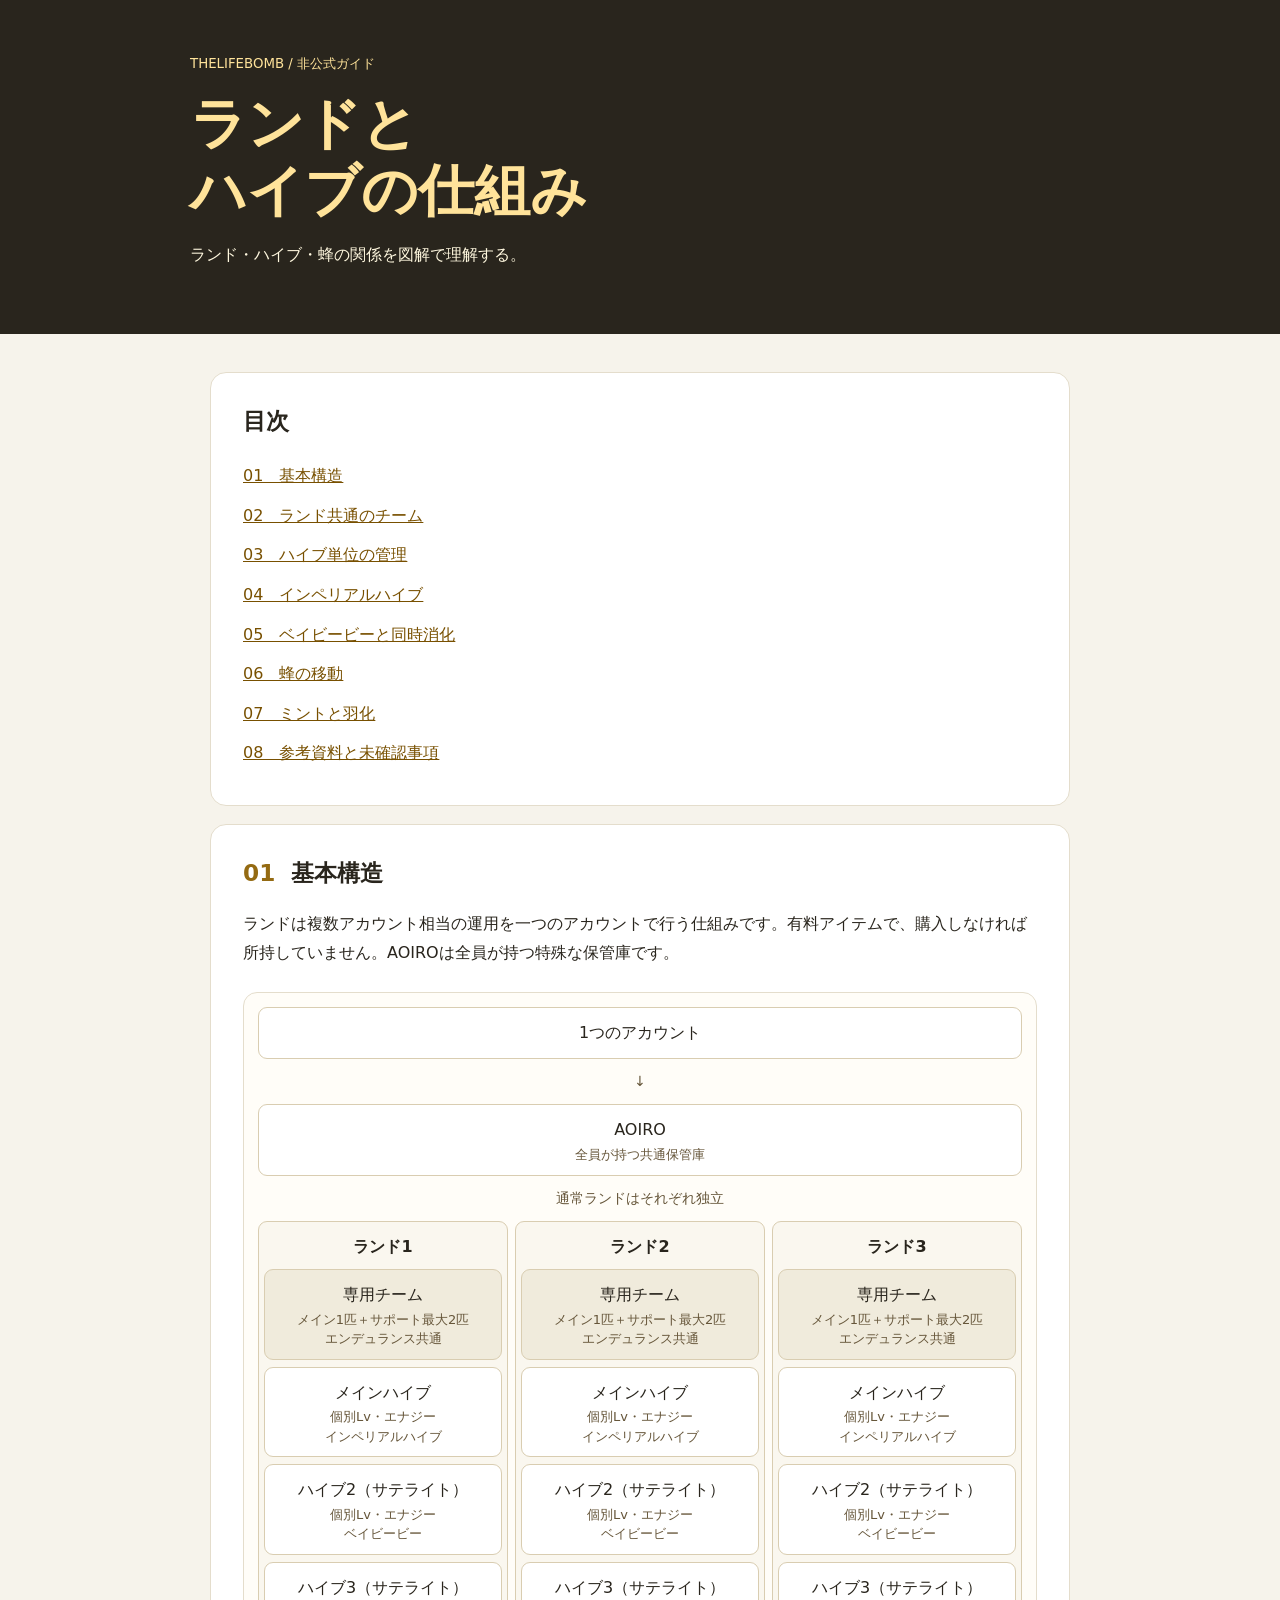
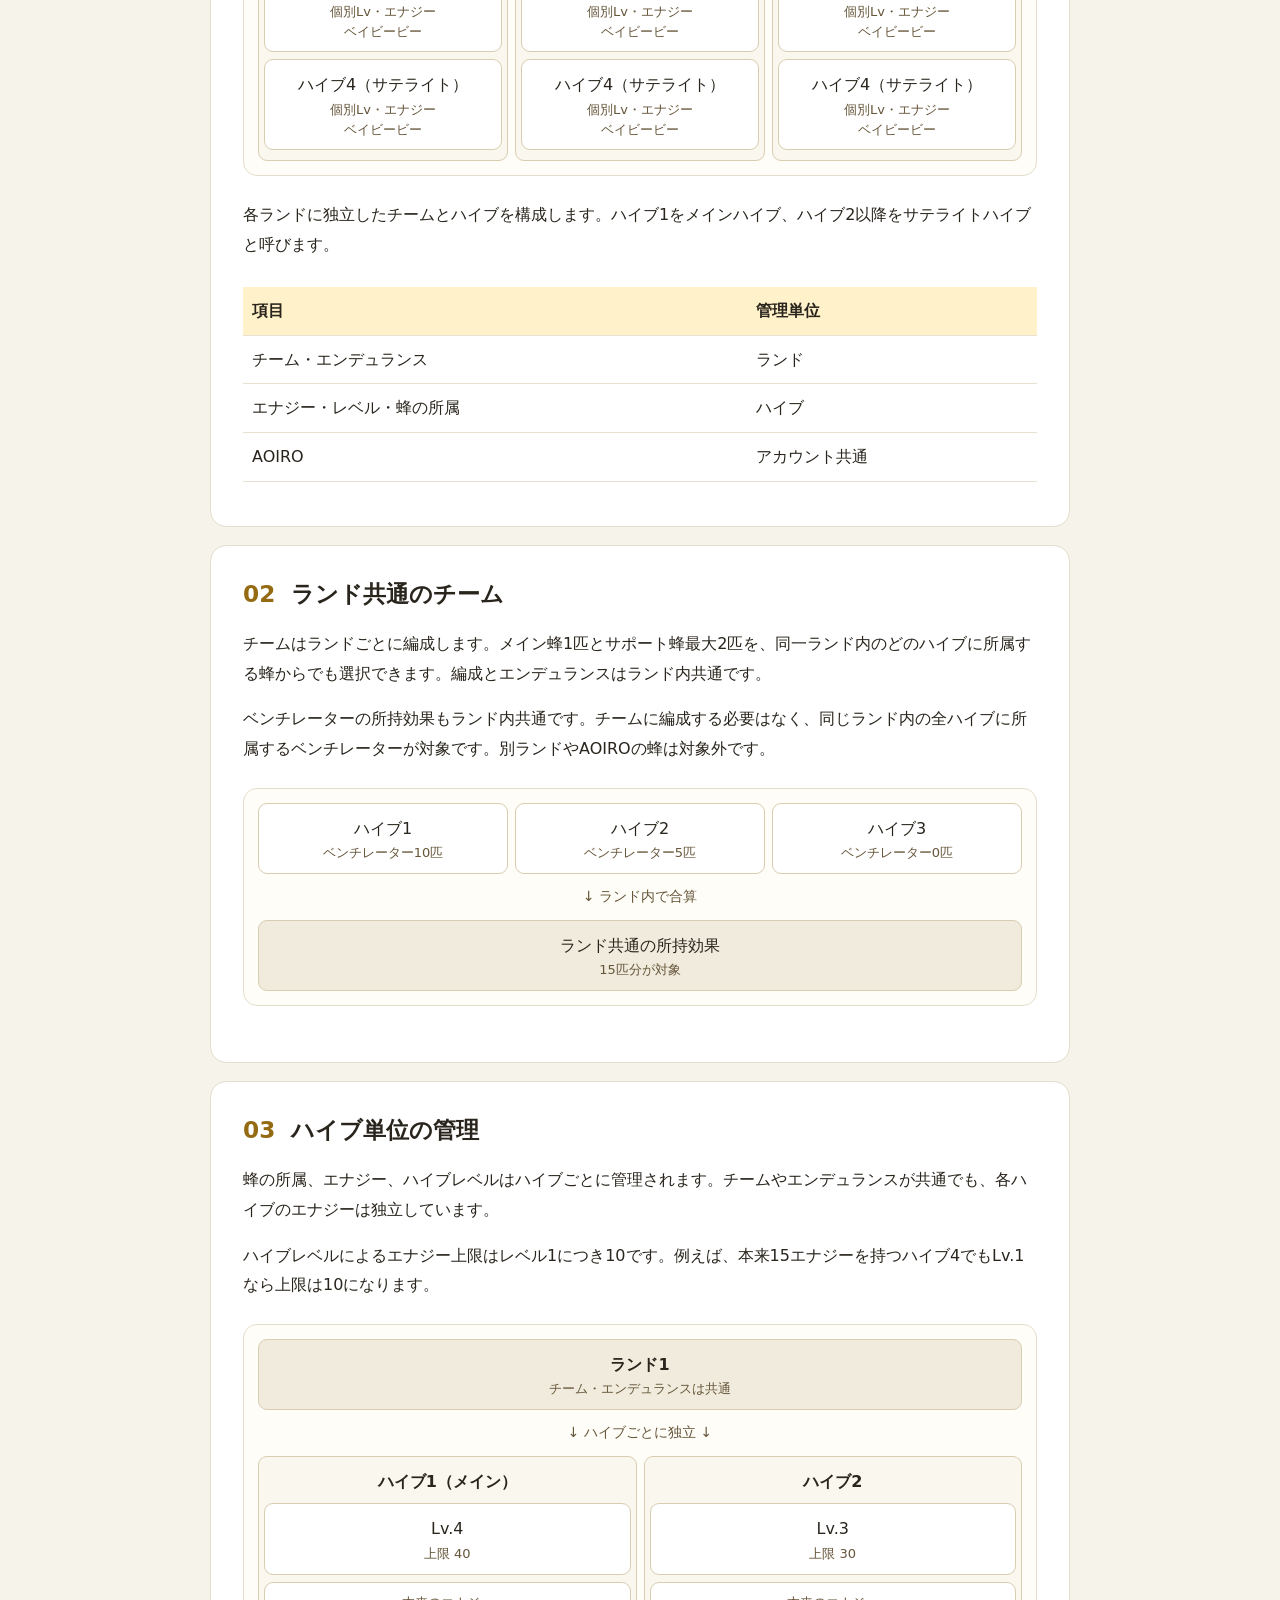
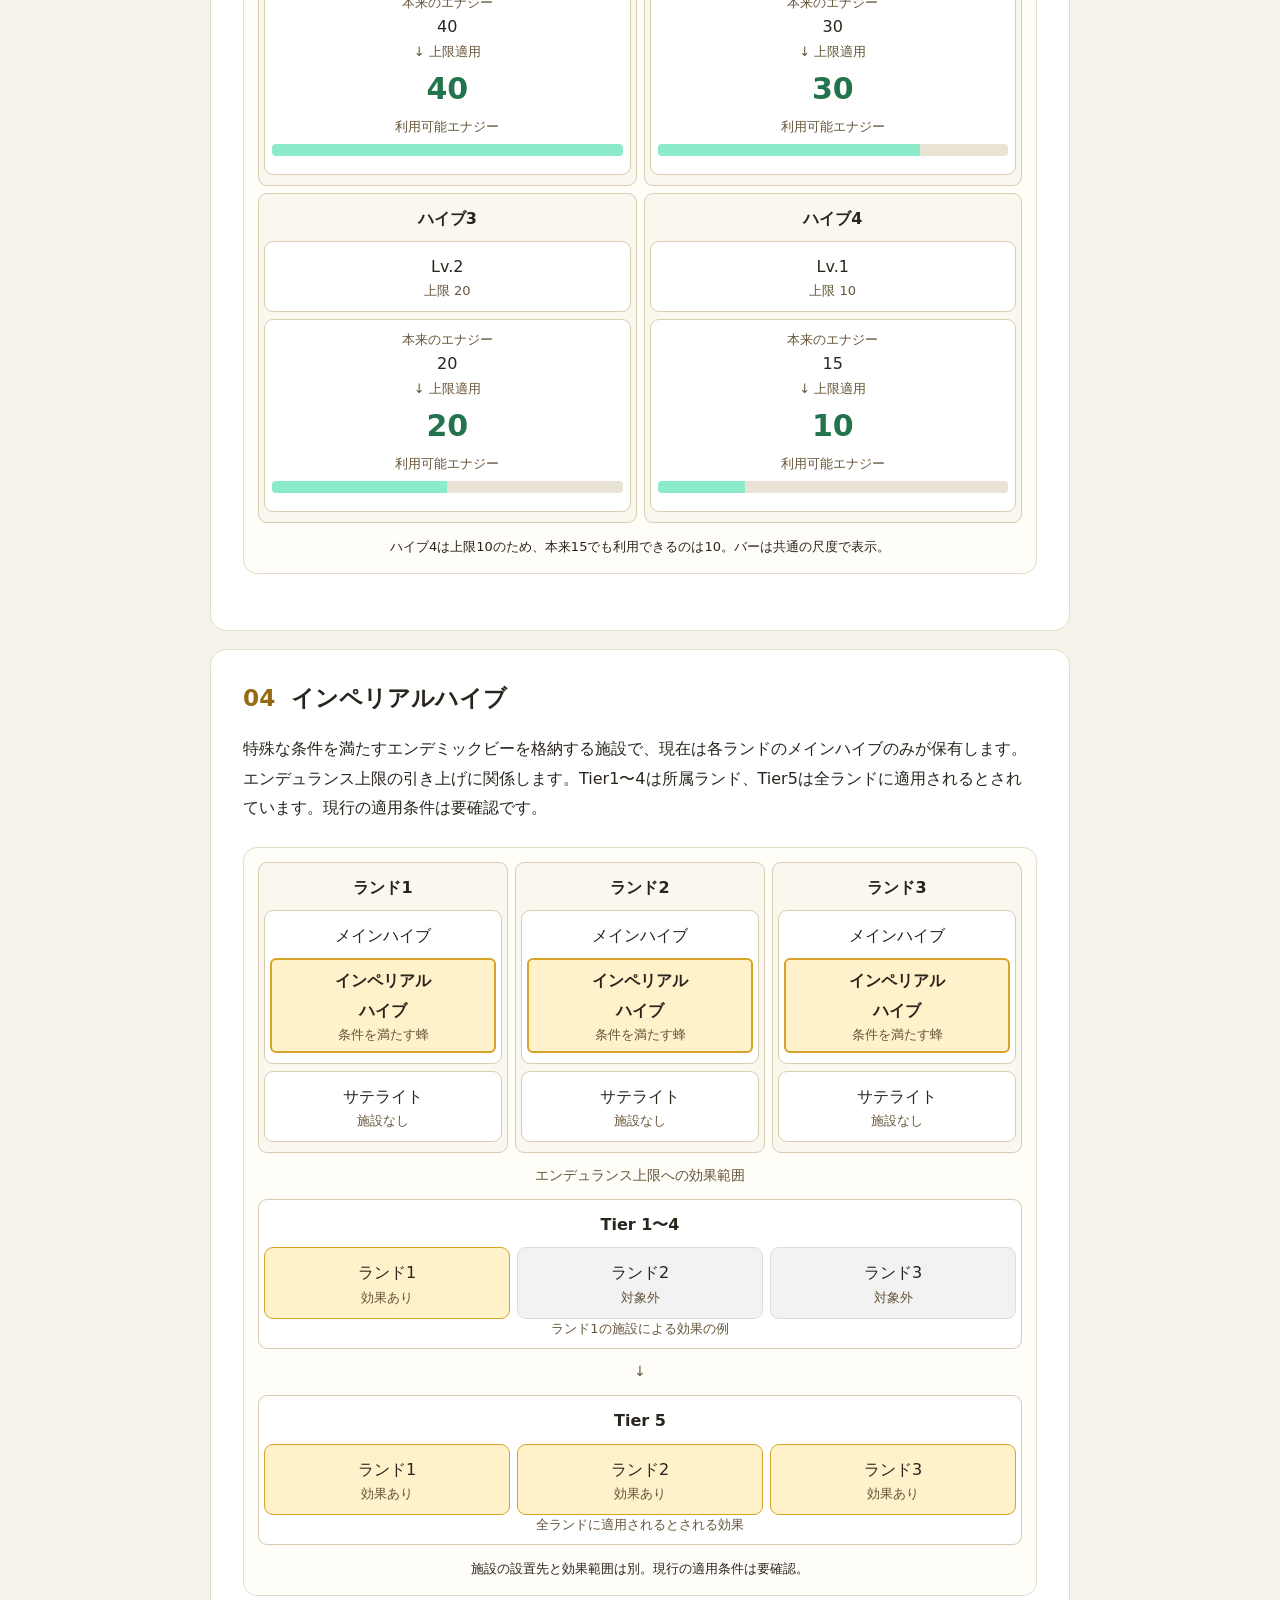
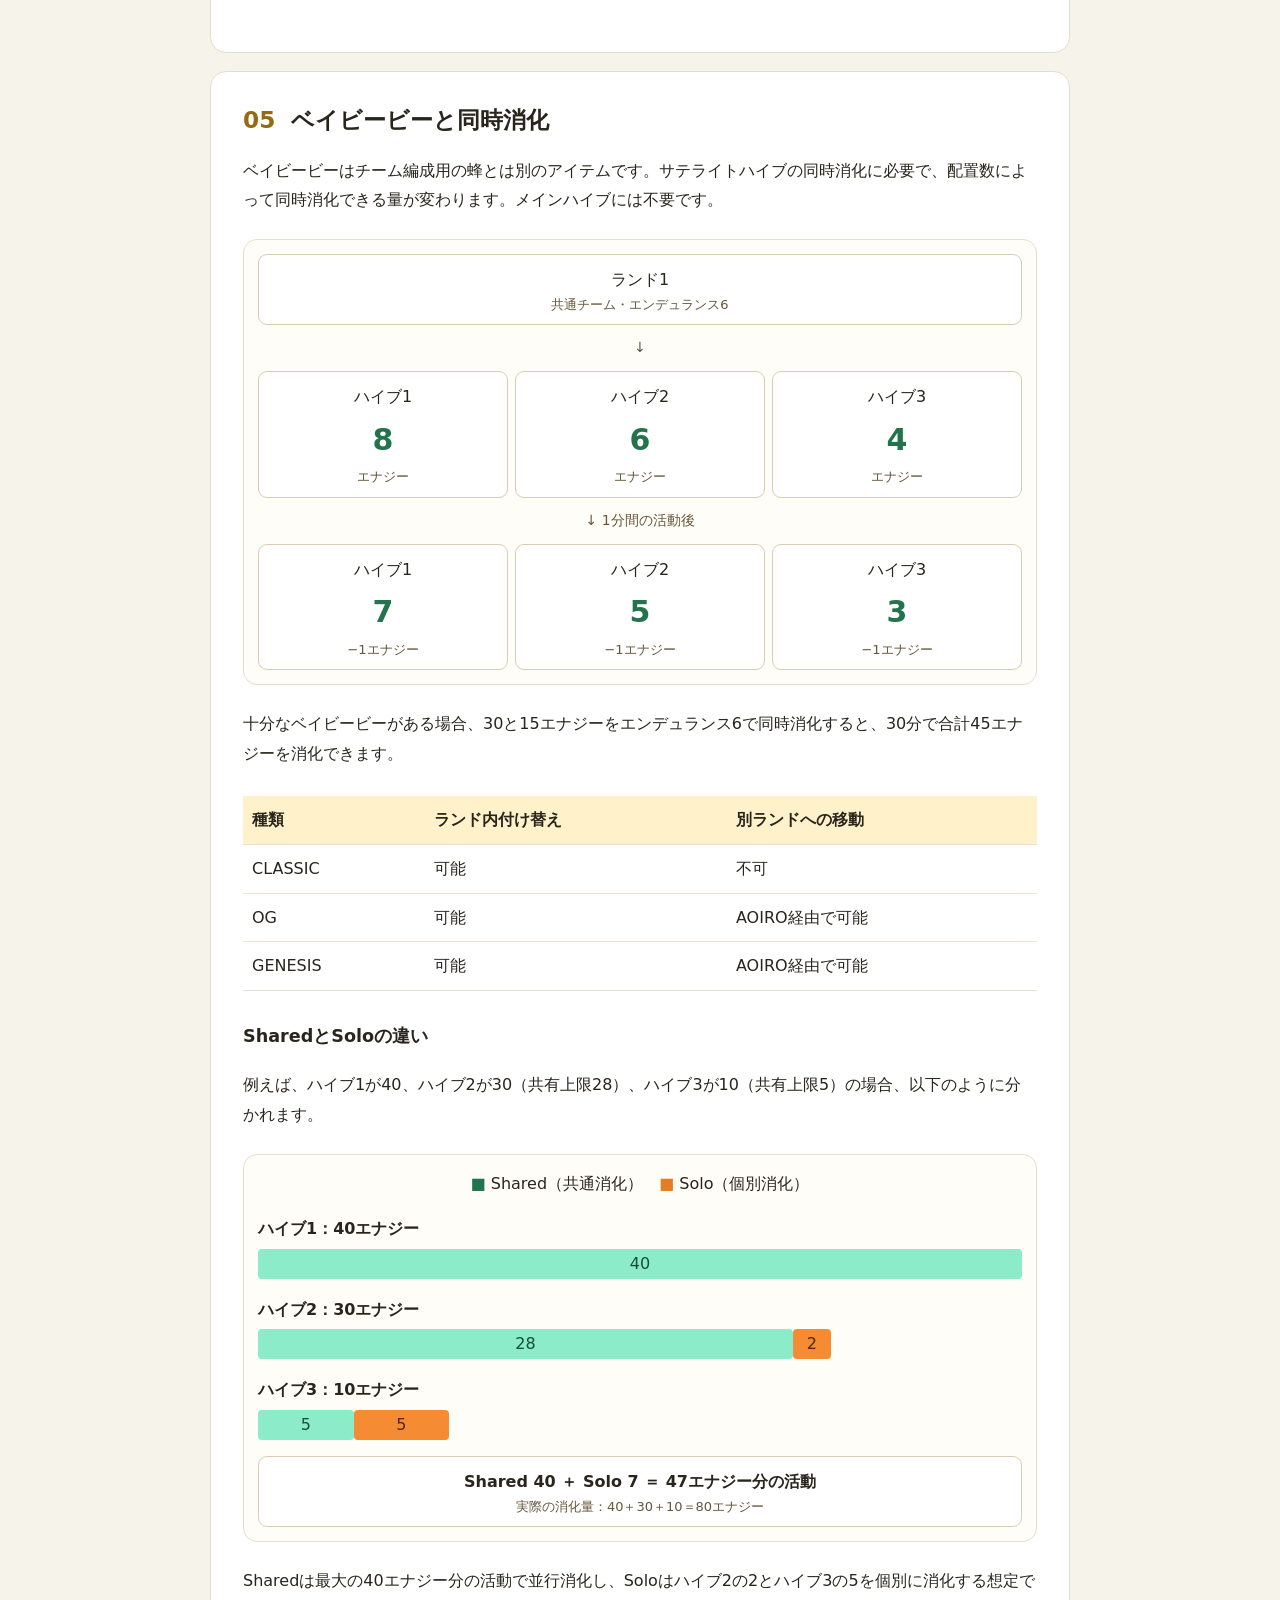
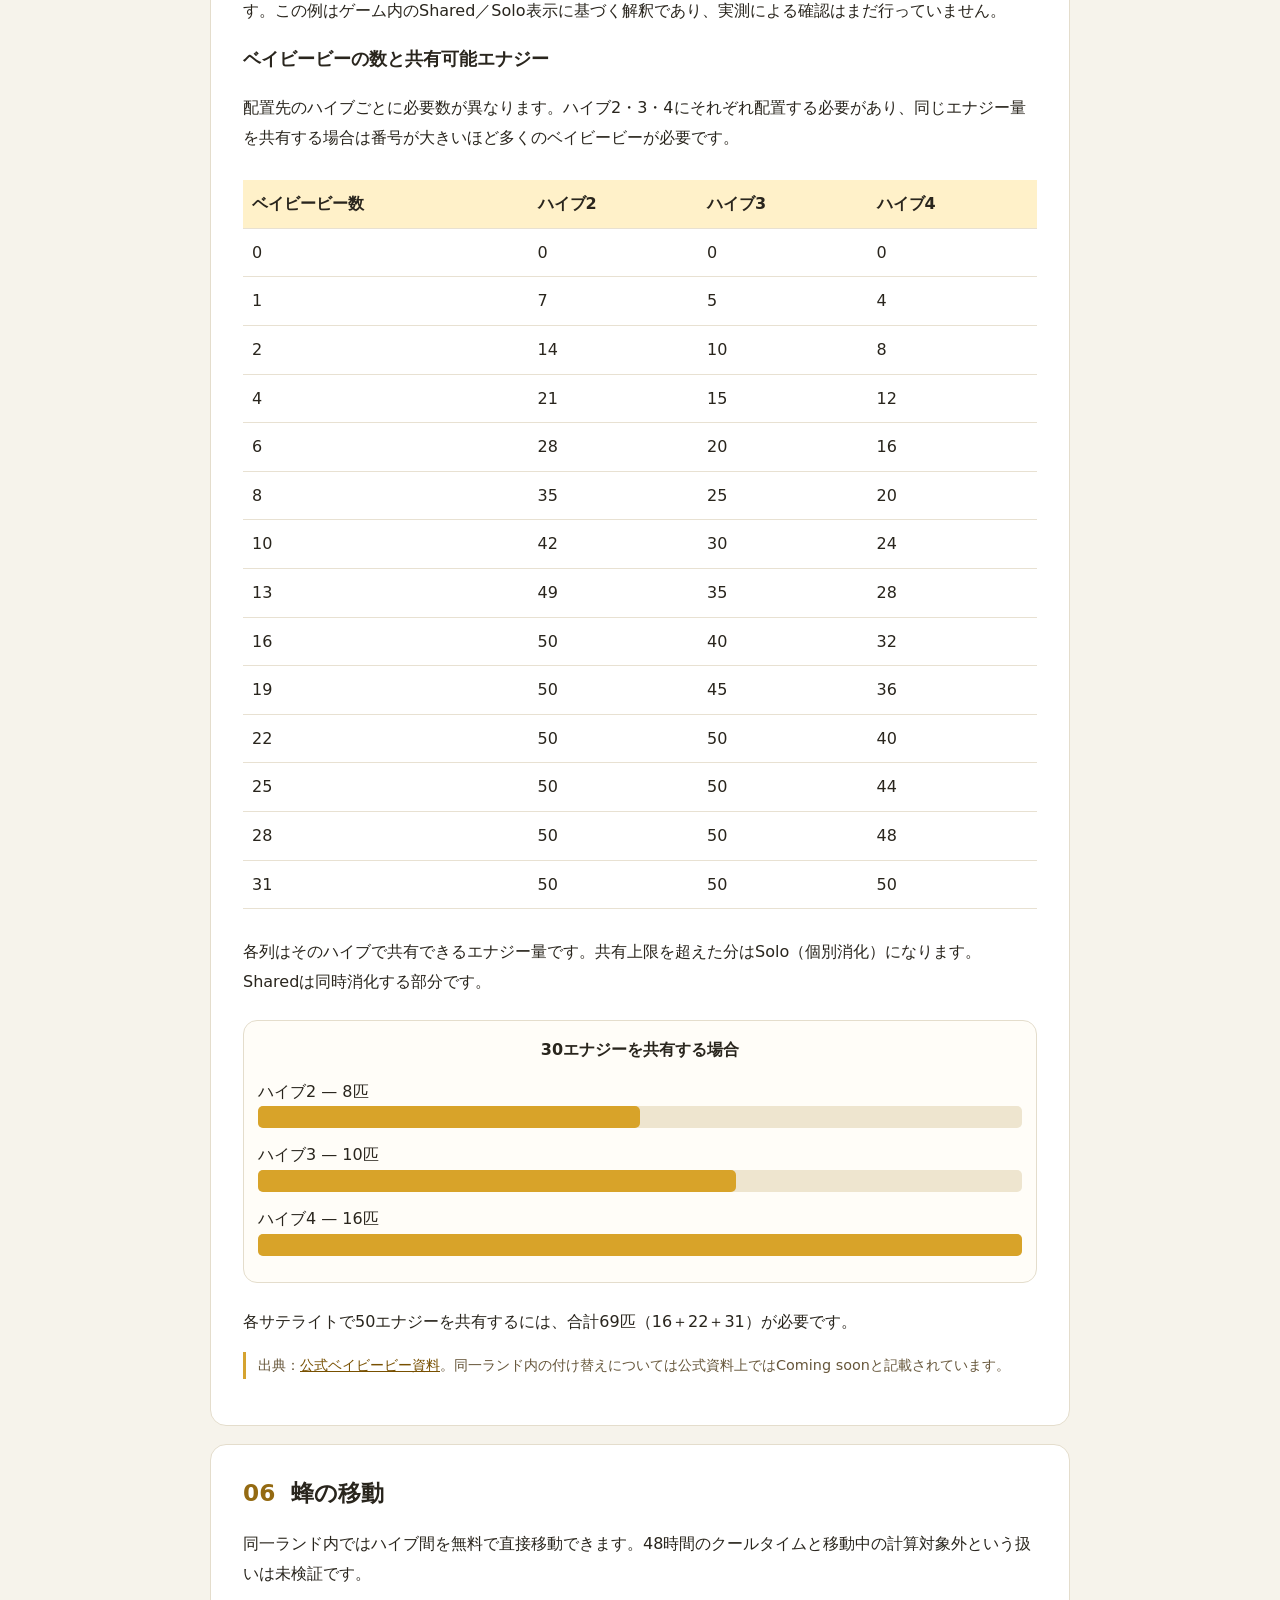
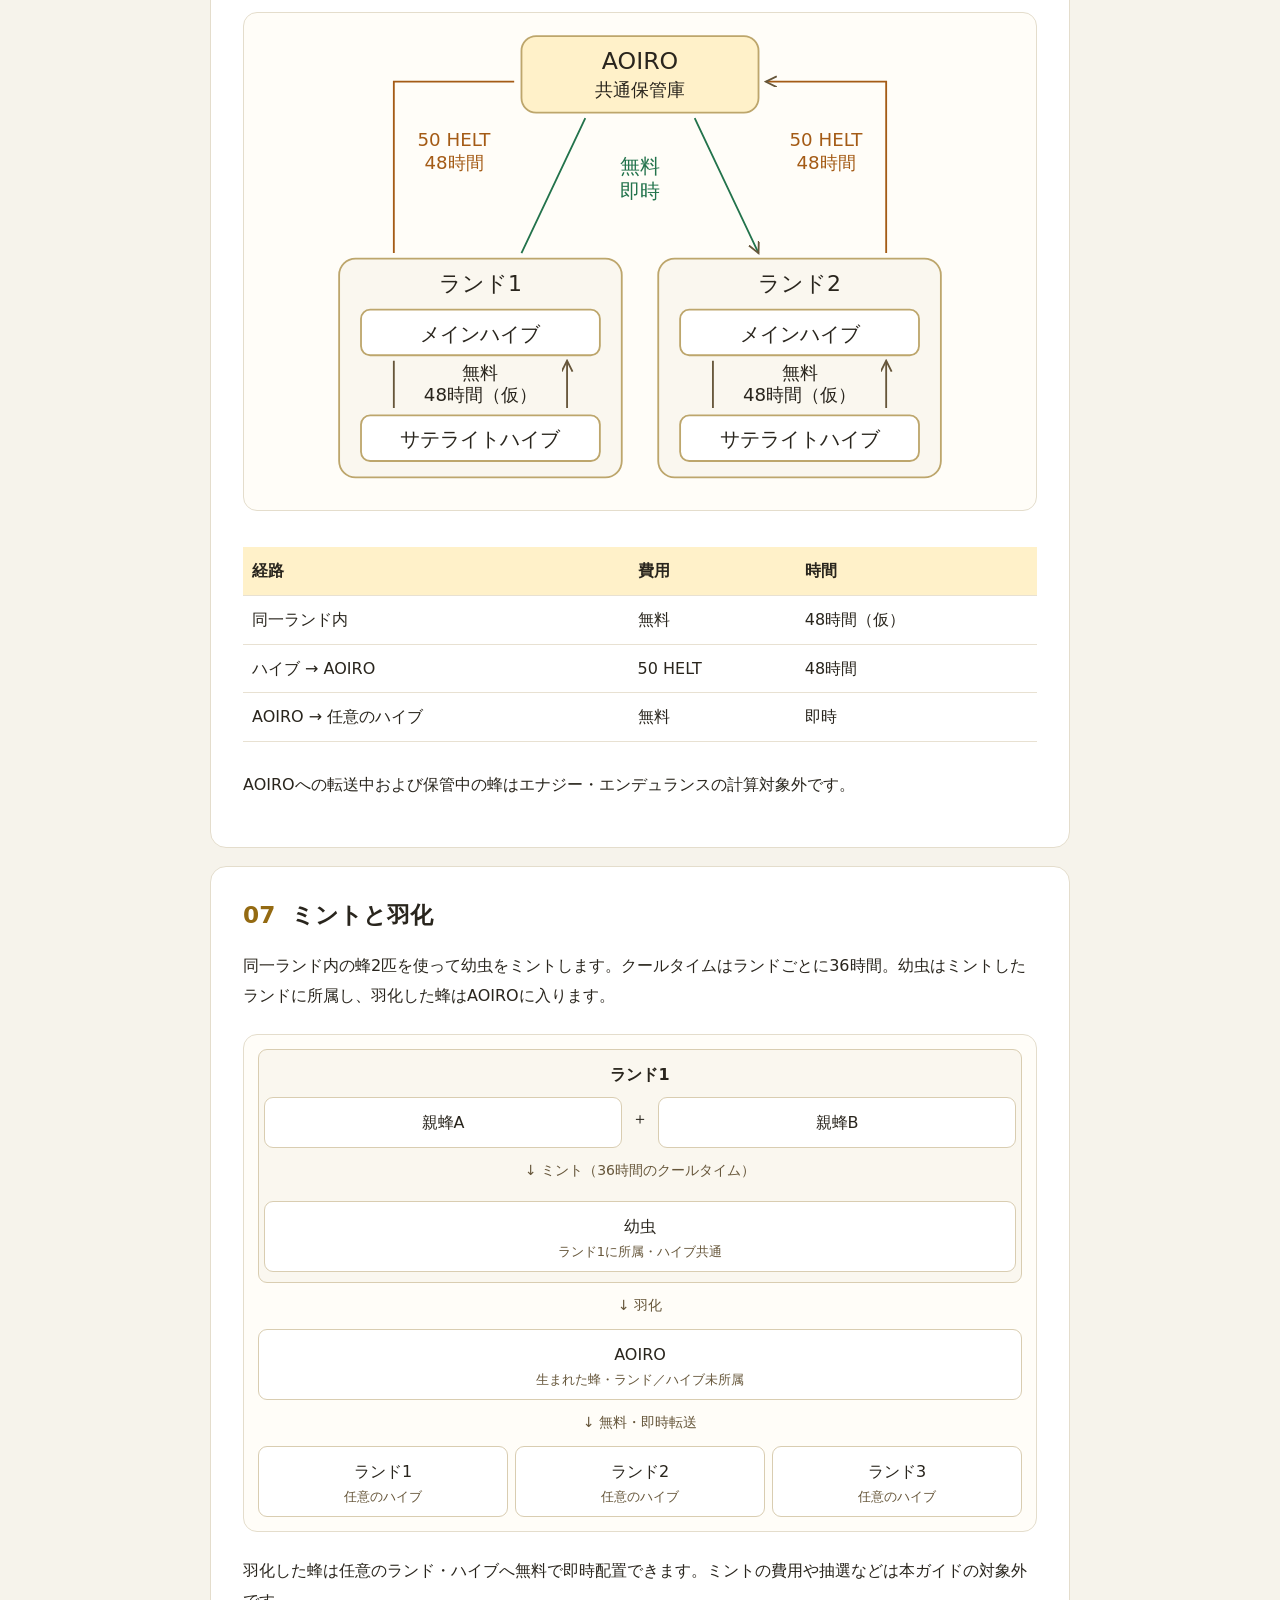
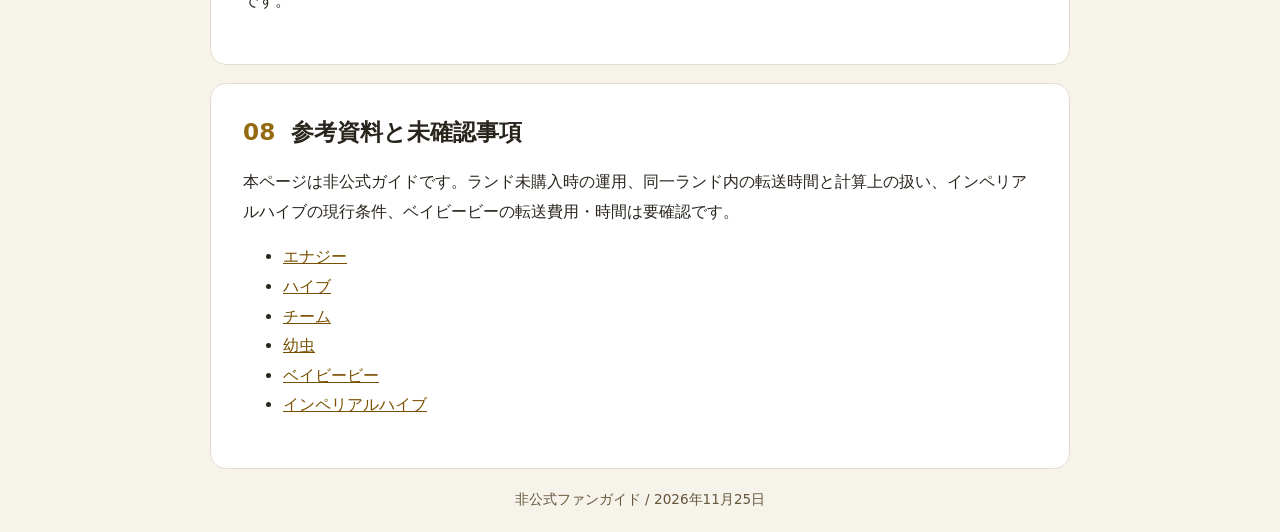
==== thelifebomb-guide/index.html @ 901674a8 "Remove subjective hive optimization advice" ====
<!doctype html><html lang="ja"><head><meta charset="utf-8"><meta name="viewport" content="width=device-width, initial-scale=1"><title>TheLifeBomb ランド・ハイブ解説</title><link rel="stylesheet" href="css/style.css"><style>.diagram{margin:24px 0;padding:14px;border:1px solid #e4ddcc;border-radius:14px;background:#fffdf8;text-align:center}.diagram svg{width:100%;height:auto;max-width:620px}.node,.land{border:1px solid #d9cdb1;border-radius:9px;padding:10px 5px;background:white;min-width:0;overflow-wrap:anywhere}.node small{display:block;font-size:clamp(10px,2.4vw,13px);line-height:1.5;color:#66563a}.landgrid{display:grid;grid-template-columns:repeat(3,minmax(0,1fr));gap:7px}.land{background:#faf7ef;font-size:clamp(11px,2.7vw,16px)}.land .node{margin-top:7px}.team{background:#f0ebdc}.down{padding:10px 0;color:#66563a;font-size:14px}.number{display:block;font-size:30px;color:#23734c}.parents{display:flex;align-items:center;justify-content:center;gap:10px}.parents .node{flex:1}@media(max-width:480px){.diagram{padding:8px}.landgrid{gap:4px}.land,.node{padding:6px 3px}main{padding:10px}}</style></head><body><header><div class="wrap"><small>THELIFEBOMB / 非公式ガイド</small><h1>ランドと<br>ハイブの仕組み</h1><p>ランド・ハイブ・蜂の関係を図解で理解する。</p></div></header><main class="wrap"><nav aria-label="目次"><h2>目次</h2><a href="#s0">01　基本構造</a><a href="#s1">02　ランド共通のチーム</a><a href="#s2">03　ハイブ単位の管理</a><a href="#s3">04　インペリアルハイブ</a><a href="#s4">05　ベイビービーと同時消化</a><a href="#s5">06　蜂の移動</a><a href="#s6">07　ミントと羽化</a><a href="#s8">08　参考資料と未確認事項</a></nav><section id="s0"><h2><span>01</span> 基本構造</h2><p>ランドは複数アカウント相当の運用を一つのアカウントで行う仕組みです。有料アイテムで、購入しなければ所持していません。AOIROは全員が持つ特殊な保管庫です。</p><figure class="diagram"><div class="node">1つのアカウント</div><div class="down">↓</div><div class="node">AOIRO <small>全員が持つ共通保管庫</small></div><div class="down">通常ランドはそれぞれ独立</div><div class="landgrid"><div class="land"><b>ランド1</b><div class="node team">専用チーム<small>メイン1匹＋サポート最大2匹</small><small>エンデュランス共通</small></div><div class="node">メインハイブ<small>個別Lv・エナジー</small><small>インペリアルハイブ</small></div><div class="node">ハイブ2（サテライト）<small>個別Lv・エナジー</small><small>ベイビービー</small></div><div class="node">ハイブ3（サテライト）<small>個別Lv・エナジー</small><small>ベイビービー</small></div><div class="node">ハイブ4（サテライト）<small>個別Lv・エナジー</small><small>ベイビービー</small></div></div><div class="land"><b>ランド2</b><div class="node team">専用チーム<small>メイン1匹＋サポート最大2匹</small><small>エンデュランス共通</small></div><div class="node">メインハイブ<small>個別Lv・エナジー</small><small>インペリアルハイブ</small></div><div class="node">ハイブ2（サテライト）<small>個別Lv・エナジー</small><small>ベイビービー</small></div><div class="node">ハイブ3（サテライト）<small>個別Lv・エナジー</small><small>ベイビービー</small></div><div class="node">ハイブ4（サテライト）<small>個別Lv・エナジー</small><small>ベイビービー</small></div></div><div class="land"><b>ランド3</b><div class="node team">専用チーム<small>メイン1匹＋サポート最大2匹</small><small>エンデュランス共通</small></div><div class="node">メインハイブ<small>個別Lv・エナジー</small><small>インペリアルハイブ</small></div><div class="node">ハイブ2（サテライト）<small>個別Lv・エナジー</small><small>ベイビービー</small></div><div class="node">ハイブ3（サテライト）<small>個別Lv・エナジー</small><small>ベイビービー</small></div><div class="node">ハイブ4（サテライト）<small>個別Lv・エナジー</small><small>ベイビービー</small></div></div></div></figure><p>各ランドに独立したチームとハイブを構成します。ハイブ1をメインハイブ、ハイブ2以降をサテライトハイブと呼びます。</p><div class="table"><table><thead><tr><th>項目</th><th>管理単位</th></tr></thead><tbody><tr><td>チーム・エンデュランス</td><td>ランド</td></tr><tr><td>エナジー・レベル・蜂の所属</td><td>ハイブ</td></tr><tr><td>AOIRO</td><td>アカウント共通</td></tr></tbody></table></div></section><section id="s1"><h2><span>02</span> ランド共通のチーム</h2><p>チームはランドごとに編成します。メイン蜂1匹とサポート蜂最大2匹を、同一ランド内のどのハイブに所属する蜂からでも選択できます。編成とエンデュランスはランド内共通です。</p><p>ベンチレーターの所持効果もランド内共通です。チームに編成する必要はなく、同じランド内の全ハイブに所属するベンチレーターが対象です。別ランドやAOIROの蜂は対象外です。</p><figure class="diagram"><div class="landgrid"><div class="node">ハイブ1<small>ベンチレーター10匹</small></div><div class="node">ハイブ2<small>ベンチレーター5匹</small></div><div class="node">ハイブ3<small>ベンチレーター0匹</small></div></div><div class="down">↓ ランド内で合算</div><div class="node team">ランド共通の所持効果<small>15匹分が対象</small></div></figure></section><section id="s2"><h2><span>03</span> ハイブ単位の管理</h2><p>蜂の所属、エナジー、ハイブレベルはハイブごとに管理されます。チームやエンデュランスが共通でも、各ハイブのエナジーは独立しています。</p><p>ハイブレベルによるエナジー上限はレベル1につき10です。例えば、本来15エナジーを持つハイブ4でもLv.1なら上限は10になります。</p><figure class="diagram"><div class="node team"><b>ランド1</b><small>チーム・エンデュランスは共通</small></div><div class="down">↓ ハイブごとに独立 ↓</div><div class="landgrid" style="grid-template-columns:repeat(2,minmax(0,1fr))"><div class="land"><b>ハイブ1（メイン）</b><div class="node">Lv.4<small>上限 40</small></div><div class="node"><small>本来のエナジー</small>40<small>↓ 上限適用</small><strong class="number">40</strong><small>利用可能エナジー</small><div style="height:12px;background:#e9e3d5;border-radius:4px;overflow:hidden;margin:8px 2px"><div style="height:100%;width:100%;background:#8cebc9"></div></div></div></div><div class="land"><b>ハイブ2</b><div class="node">Lv.3<small>上限 30</small></div><div class="node"><small>本来のエナジー</small>30<small>↓ 上限適用</small><strong class="number">30</strong><small>利用可能エナジー</small><div style="height:12px;background:#e9e3d5;border-radius:4px;overflow:hidden;margin:8px 2px"><div style="height:100%;width:75%;background:#8cebc9"></div></div></div></div><div class="land"><b>ハイブ3</b><div class="node">Lv.2<small>上限 20</small></div><div class="node"><small>本来のエナジー</small>20<small>↓ 上限適用</small><strong class="number">20</strong><small>利用可能エナジー</small><div style="height:12px;background:#e9e3d5;border-radius:4px;overflow:hidden;margin:8px 2px"><div style="height:100%;width:50%;background:#8cebc9"></div></div></div></div><div class="land"><b>ハイブ4</b><div class="node">Lv.1<small>上限 10</small></div><div class="node"><small>本来のエナジー</small>15<small>↓ 上限適用</small><strong class="number">10</strong><small>利用可能エナジー</small><div style="height:12px;background:#e9e3d5;border-radius:4px;overflow:hidden;margin:8px 2px"><div style="height:100%;width:25%;background:#8cebc9"></div></div></div></div></div><figcaption style="margin-top:12px;font-size:13px">ハイブ4は上限10のため、本来15でも利用できるのは10。バーは共通の尺度で表示。</figcaption></figure></section><section id="s3"><h2><span>04</span> インペリアルハイブ</h2><p>特殊な条件を満たすエンデミックビーを格納する施設で、現在は各ランドのメインハイブのみが保有します。エンデュランス上限の引き上げに関係します。Tier1〜4は所属ランド、Tier5は全ランドに適用されるとされています。現行の適用条件は要確認です。</p><figure class="diagram"><div class="landgrid"><div class="land"><b>ランド1</b><div class="node">メインハイブ<div style="border:2px solid #d8a329;border-radius:6px;padding:6px 2px;margin-top:8px;background:#fff1c9"><b>インペリアル<br>ハイブ</b><small>条件を満たす蜂</small></div></div><div class="node">サテライト<small>施設なし</small></div></div><div class="land"><b>ランド2</b><div class="node">メインハイブ<div style="border:2px solid #d8a329;border-radius:6px;padding:6px 2px;margin-top:8px;background:#fff1c9"><b>インペリアル<br>ハイブ</b><small>条件を満たす蜂</small></div></div><div class="node">サテライト<small>施設なし</small></div></div><div class="land"><b>ランド3</b><div class="node">メインハイブ<div style="border:2px solid #d8a329;border-radius:6px;padding:6px 2px;margin-top:8px;background:#fff1c9"><b>インペリアル<br>ハイブ</b><small>条件を満たす蜂</small></div></div><div class="node">サテライト<small>施設なし</small></div></div></div><div class="down">エンデュランス上限への効果範囲</div><div class="node"><b>Tier 1〜4</b><div class="landgrid" style="margin-top:8px"><div class="node" style="background:#fff1c9;border-color:#d8a329">ランド1<small>効果あり</small></div><div class="node" style="background:#f2f2f2;border-color:#ddd">ランド2<small>対象外</small></div><div class="node" style="background:#f2f2f2;border-color:#ddd">ランド3<small>対象外</small></div></div><small>ランド1の施設による効果の例</small></div><div class="down">↓</div><div class="node"><b>Tier 5</b><div class="landgrid" style="margin-top:8px"><div class="node" style="background:#fff1c9;border-color:#d8a329">ランド1<small>効果あり</small></div><div class="node" style="background:#fff1c9;border-color:#d8a329">ランド2<small>効果あり</small></div><div class="node" style="background:#fff1c9;border-color:#d8a329">ランド3<small>効果あり</small></div></div><small>全ランドに適用されるとされる効果</small></div><figcaption style="margin-top:12px;font-size:13px">施設の設置先と効果範囲は別。現行の適用条件は要確認。</figcaption></figure></section><section id="s4"><h2><span>05</span> ベイビービーと同時消化</h2><p>ベイビービーはチーム編成用の蜂とは別のアイテムです。サテライトハイブの同時消化に必要で、配置数によって同時消化できる量が変わります。メインハイブには不要です。</p><figure class="diagram"><div class="node">ランド1<small>共通チーム・エンデュランス6</small></div><div class="down">↓</div><div class="landgrid"><div class="node">ハイブ1<strong class="number">8</strong><small>エナジー</small></div><div class="node">ハイブ2<strong class="number">6</strong><small>エナジー</small></div><div class="node">ハイブ3<strong class="number">4</strong><small>エナジー</small></div></div><div class="down">↓ 1分間の活動後</div><div class="landgrid"><div class="node">ハイブ1<strong class="number">7</strong><small>−1エナジー</small></div><div class="node">ハイブ2<strong class="number">5</strong><small>−1エナジー</small></div><div class="node">ハイブ3<strong class="number">3</strong><small>−1エナジー</small></div></div></figure><p>十分なベイビービーがある場合、30と15エナジーをエンデュランス6で同時消化すると、30分で合計45エナジーを消化できます。</p><div class="table"><table><thead><tr><th>種類</th><th>ランド内付け替え</th><th>別ランドへの移動</th></tr></thead><tbody><tr><td>CLASSIC</td><td>可能</td><td>不可</td></tr><tr><td>OG</td><td>可能</td><td>AOIRO経由で可能</td></tr><tr><td>GENESIS</td><td>可能</td><td>AOIRO経由で可能</td></tr></tbody></table></div><h3>SharedとSoloの違い</h3><p>例えば、ハイブ1が40、ハイブ2が30（共有上限28）、ハイブ3が10（共有上限5）の場合、以下のように分かれます。</p><figure class="diagram"><div style="display:flex;justify-content:center;gap:16px;flex-wrap:wrap"><span><b style="color:#23734c">■</b> Shared（共通消化）</span><span><b style="color:#e57d24">■</b> Solo（個別消化）</span></div><div style="margin:16px 0;text-align:left"><b>ハイブ1：40エナジー</b><div style="display:flex;height:30px;margin-top:5px"><div style="width:100%;background:#8cebc9;color:#164e3b;text-align:center;border-radius:4px;line-height:30px">40</div></div></div><div style="margin:16px 0;text-align:left"><b>ハイブ2：30エナジー</b><div style="display:flex;height:30px;margin-top:5px"><div style="width:70%;background:#8cebc9;color:#164e3b;text-align:center;border-radius:4px;line-height:30px">28</div><div style="width:5%;background:#f58b32;color:#512800;text-align:center;border-radius:4px;line-height:30px">2</div></div></div><div style="margin:16px 0;text-align:left"><b>ハイブ3：10エナジー</b><div style="display:flex;height:30px;margin-top:5px"><div style="width:12.5%;background:#8cebc9;color:#164e3b;text-align:center;border-radius:4px;line-height:30px">5</div><div style="width:12.5%;background:#f58b32;color:#512800;text-align:center;border-radius:4px;line-height:30px">5</div></div></div><div class="node"><b>Shared 40 ＋ Solo 7 ＝ 47エナジー分の活動</b><small>実際の消化量：40＋30＋10＝80エナジー</small></div></figure><p>Sharedは最大の40エナジー分の活動で並行消化し、Soloはハイブ2の2とハイブ3の5を個別に消化する想定です。この例はゲーム内のShared／Solo表示に基づく解釈であり、実測による確認はまだ行っていません。</p><h3>ベイビービーの数と共有可能エナジー</h3><p>配置先のハイブごとに必要数が異なります。ハイブ2・3・4にそれぞれ配置する必要があり、同じエナジー量を共有する場合は番号が大きいほど多くのベイビービーが必要です。</p><div class="table"><table><thead><tr><th>ベイビービー数</th><th>ハイブ2</th><th>ハイブ3</th><th>ハイブ4</th></tr></thead><tbody><tr><td>0</td><td>0</td><td>0</td><td>0</td></tr><tr><td>1</td><td>7</td><td>5</td><td>4</td></tr><tr><td>2</td><td>14</td><td>10</td><td>8</td></tr><tr><td>4</td><td>21</td><td>15</td><td>12</td></tr><tr><td>6</td><td>28</td><td>20</td><td>16</td></tr><tr><td>8</td><td>35</td><td>25</td><td>20</td></tr><tr><td>10</td><td>42</td><td>30</td><td>24</td></tr><tr><td>13</td><td>49</td><td>35</td><td>28</td></tr><tr><td>16</td><td>50</td><td>40</td><td>32</td></tr><tr><td>19</td><td>50</td><td>45</td><td>36</td></tr><tr><td>22</td><td>50</td><td>50</td><td>40</td></tr><tr><td>25</td><td>50</td><td>50</td><td>44</td></tr><tr><td>28</td><td>50</td><td>50</td><td>48</td></tr><tr><td>31</td><td>50</td><td>50</td><td>50</td></tr></tbody></table></div><p>各列はそのハイブで共有できるエナジー量です。共有上限を超えた分はSolo（個別消化）になります。Sharedは同時消化する部分です。</p><figure class="diagram"><b>30エナジーを共有する場合</b><div style="margin:12px 0;text-align:left">ハイブ2 — 8匹<div style="background:#eee5cf;border-radius:5px;height:22px"><div style="width:50%;background:#d8a329;height:100%;border-radius:5px"></div></div></div><div style="margin:12px 0;text-align:left">ハイブ3 — 10匹<div style="background:#eee5cf;border-radius:5px;height:22px"><div style="width:62.5%;background:#d8a329;height:100%;border-radius:5px"></div></div></div><div style="margin:12px 0;text-align:left">ハイブ4 — 16匹<div style="background:#eee5cf;border-radius:5px;height:22px"><div style="width:100%;background:#d8a329;height:100%;border-radius:5px"></div></div></div></figure><p>各サテライトで50エナジーを共有するには、合計69匹（16＋22＋31）が必要です。</p><p class="note">出典：<a href="https://the-life-bomb.gitbook.io/whitepaper/play-to-earn/apiary-archipelago/baby-bee/overview">公式ベイビービー資料</a>。同一ランド内の付け替えについては公式資料上ではComing soonと記載されています。</p></section><section id="s5"><h2><span>06</span> 蜂の移動</h2><p>同一ランド内ではハイブ間を無料で直接移動できます。48時間のクールタイムと移動中の計算対象外という扱いは未検証です。</p><figure class="diagram"><svg viewBox="0 0 340 252" role="img" aria-label="AOIRO経由のランド間移動とランド内移動"><defs><marker id="a" markerHeight="7" markerWidth="7" orient="auto" refX="6" refY="3"><path d="M0 0 L6 3 L0 6" fill="none" stroke="#66563a"/></marker></defs><g fill="#29251d" text-anchor="middle"><rect x="105" y="5" width="130" height="42" rx="8" fill="#fff1c9" stroke="#bda66c"/><text x="170" y="23" font-size="13">AOIRO</text><text x="170" y="38" font-size="10">共通保管庫</text><rect x="5" y="127" width="155" height="120" rx="9" stroke="#bda66c" fill="#faf7ef"/><text x="82.5" y="145" font-size="12">ランド1</text><rect x="17" y="155" width="131" height="25" rx="5" stroke="#bda66c" fill="white"/><text x="82.5" y="172" font-size="11">メインハイブ</text><rect x="17" y="213" width="131" height="25" rx="5" stroke="#bda66c" fill="white"/><text x="82.5" y="230" font-size="11">サテライトハイブ</text><path d="M35 183 V209 M130 209 V183" stroke="#66563a" marker-end="url(#a)" fill="none"/><text x="82.5" y="193" font-size="10">無料</text><text x="82.5" y="205" font-size="10">48時間（仮）</text><rect x="180" y="127" width="155" height="120" rx="9" stroke="#bda66c" fill="#faf7ef"/><text x="257.5" y="145" font-size="12">ランド2</text><rect x="192" y="155" width="131" height="25" rx="5" stroke="#bda66c" fill="white"/><text x="257.5" y="172" font-size="11">メインハイブ</text><rect x="192" y="213" width="131" height="25" rx="5" stroke="#bda66c" fill="white"/><text x="257.5" y="230" font-size="11">サテライトハイブ</text><path d="M210 183 V209 M305 209 V183" stroke="#66563a" marker-end="url(#a)" fill="none"/><text x="257.5" y="193" font-size="10">無料</text><text x="257.5" y="205" font-size="10">48時間（仮）</text><path d="M35 124 V30 H101 M305 124 V30 H239" stroke="#a45b16" marker-end="url(#a)" fill="none"/><path d="M140 50 L105 124 M200 50 L235 124" stroke="#23734c" marker-end="url(#a)" fill="none"/><g font-size="10" fill="#a45b16"><text x="68" y="65">50 HELT</text><text x="68" y="78">48時間</text><text x="272" y="65">50 HELT</text><text x="272" y="78">48時間</text></g><g font-size="11" fill="#23734c"><text x="170" y="80">無料</text><text x="170" y="94">即時</text></g></g></svg></figure><div class="table"><table><thead><tr><th>経路</th><th>費用</th><th>時間</th></tr></thead><tbody><tr><td>同一ランド内</td><td>無料</td><td>48時間（仮）</td></tr><tr><td>ハイブ → AOIRO</td><td>50 HELT</td><td>48時間</td></tr><tr><td>AOIRO → 任意のハイブ</td><td>無料</td><td>即時</td></tr></tbody></table></div><p>AOIROへの転送中および保管中の蜂はエナジー・エンデュランスの計算対象外です。</p></section><section id="s6"><h2><span>07</span> ミントと羽化</h2><p>同一ランド内の蜂2匹を使って幼虫をミントします。クールタイムはランドごとに36時間。幼虫はミントしたランドに所属し、羽化した蜂はAOIROに入ります。</p><figure class="diagram"><div class="land"><b>ランド1</b><div class="parents"><div class="node">親蜂A</div>＋<div class="node">親蜂B</div></div><div class="down">↓ ミント（36時間のクールタイム）</div><div class="node">幼虫<small>ランド1に所属・ハイブ共通</small></div></div><div class="down">↓ 羽化</div><div class="node">AOIRO<small>生まれた蜂・ランド／ハイブ未所属</small></div><div class="down">↓ 無料・即時転送</div><div class="landgrid"><div class="node">ランド1<small>任意のハイブ</small></div><div class="node">ランド2<small>任意のハイブ</small></div><div class="node">ランド3<small>任意のハイブ</small></div></div></figure><p>羽化した蜂は任意のランド・ハイブへ無料で即時配置できます。ミントの費用や抽選などは本ガイドの対象外です。</p></section><section id="s8"><h2><span>08</span> 参考資料と未確認事項</h2><p>本ページは非公式ガイドです。ランド未購入時の運用、同一ランド内の転送時間と計算上の扱い、インペリアルハイブの現行条件、ベイビービーの転送費用・時間は要確認です。</p><ul><li><a href="https://the-life-bomb.gitbook.io/whitepaper/move-to-earn/energy-cap">エナジー</a></li><li><a href="https://the-life-bomb.gitbook.io/whitepaper/play-to-earn/apiary-archipelago/infrastructures">ハイブ</a></li><li><a href="https://the-life-bomb.gitbook.io/whitepaper/move-to-earn/team-system/free-composition">チーム</a></li><li><a href="https://the-life-bomb.gitbook.io/whitepaper/move-to-earn/larvae/larvae">幼虫</a></li><li><a href="https://the-life-bomb.gitbook.io/whitepaper/play-to-earn/apiary-archipelago/baby-bee/overview">ベイビービー</a></li><li><a href="https://the-life-bomb.gitbook.io/whitepaper/play-to-earn/apiary-archipelago/the-imperial-hive/the-imperial-hive">インペリアルハイブ</a></li></ul></section><footer>非公式ファンガイド / 2026年11月25日</footer></main></body></html>
---- thelifebomb-guide/css/style.css ----
*{box-sizing:border-box}body{margin:0;background:#f6f3eb;color:#29251d;font:16px/1.85 system-ui,sans-serif}header{background:#29251d;color:#ffe39a;padding:48px 20px}header h1{font-size:clamp(32px,6vw,56px);line-height:1.2;margin:12px 0}header p{color:#fff8df}.wrap{max-width:900px;margin:auto}main{padding:20px}section,nav{background:white;border:1px solid #e4ddcc;border-radius:16px;padding:clamp(16px,4vw,32px);margin:18px 0}h2{font-size:1.45rem;line-height:1.4;margin-top:0}h2 span{color:#946a12;margin-right:8px}h3{font-size:1.1rem}nav a{display:block;padding:5px 0}a{color:#785000}img{width:100%;height:auto;display:block;margin:18px 0}.table{overflow-x:auto}table{border-collapse:collapse;width:100%;margin:12px 0}th,td{text-align:left;padding:9px;border-bottom:1px solid #e8e1d2}th{background:#fff1c9}.note{font-size:.9rem;color:#66563a;border-left:3px solid #d5a330;padding-left:12px}.formula{background:#fff1c9;padding:16px;border-radius:8px;font-weight:bold}.inputs{display:grid;grid-template-columns:repeat(auto-fit,minmax(130px,1fr));gap:12px}label{font-size:.9rem}input{display:block;width:100%;font:inherit;padding:8px;border:1px solid #aaa;border-radius:6px}output{display:block;font-weight:bold;font-size:1.2rem;margin:20px 0}.track{background:#f1ebdc;border-radius:6px;height:16px;margin-bottom:12px}.bar{background:#d9a32b;height:100%;border-radius:6px}footer{text-align:center;color:#66563a;font-size:.85rem}
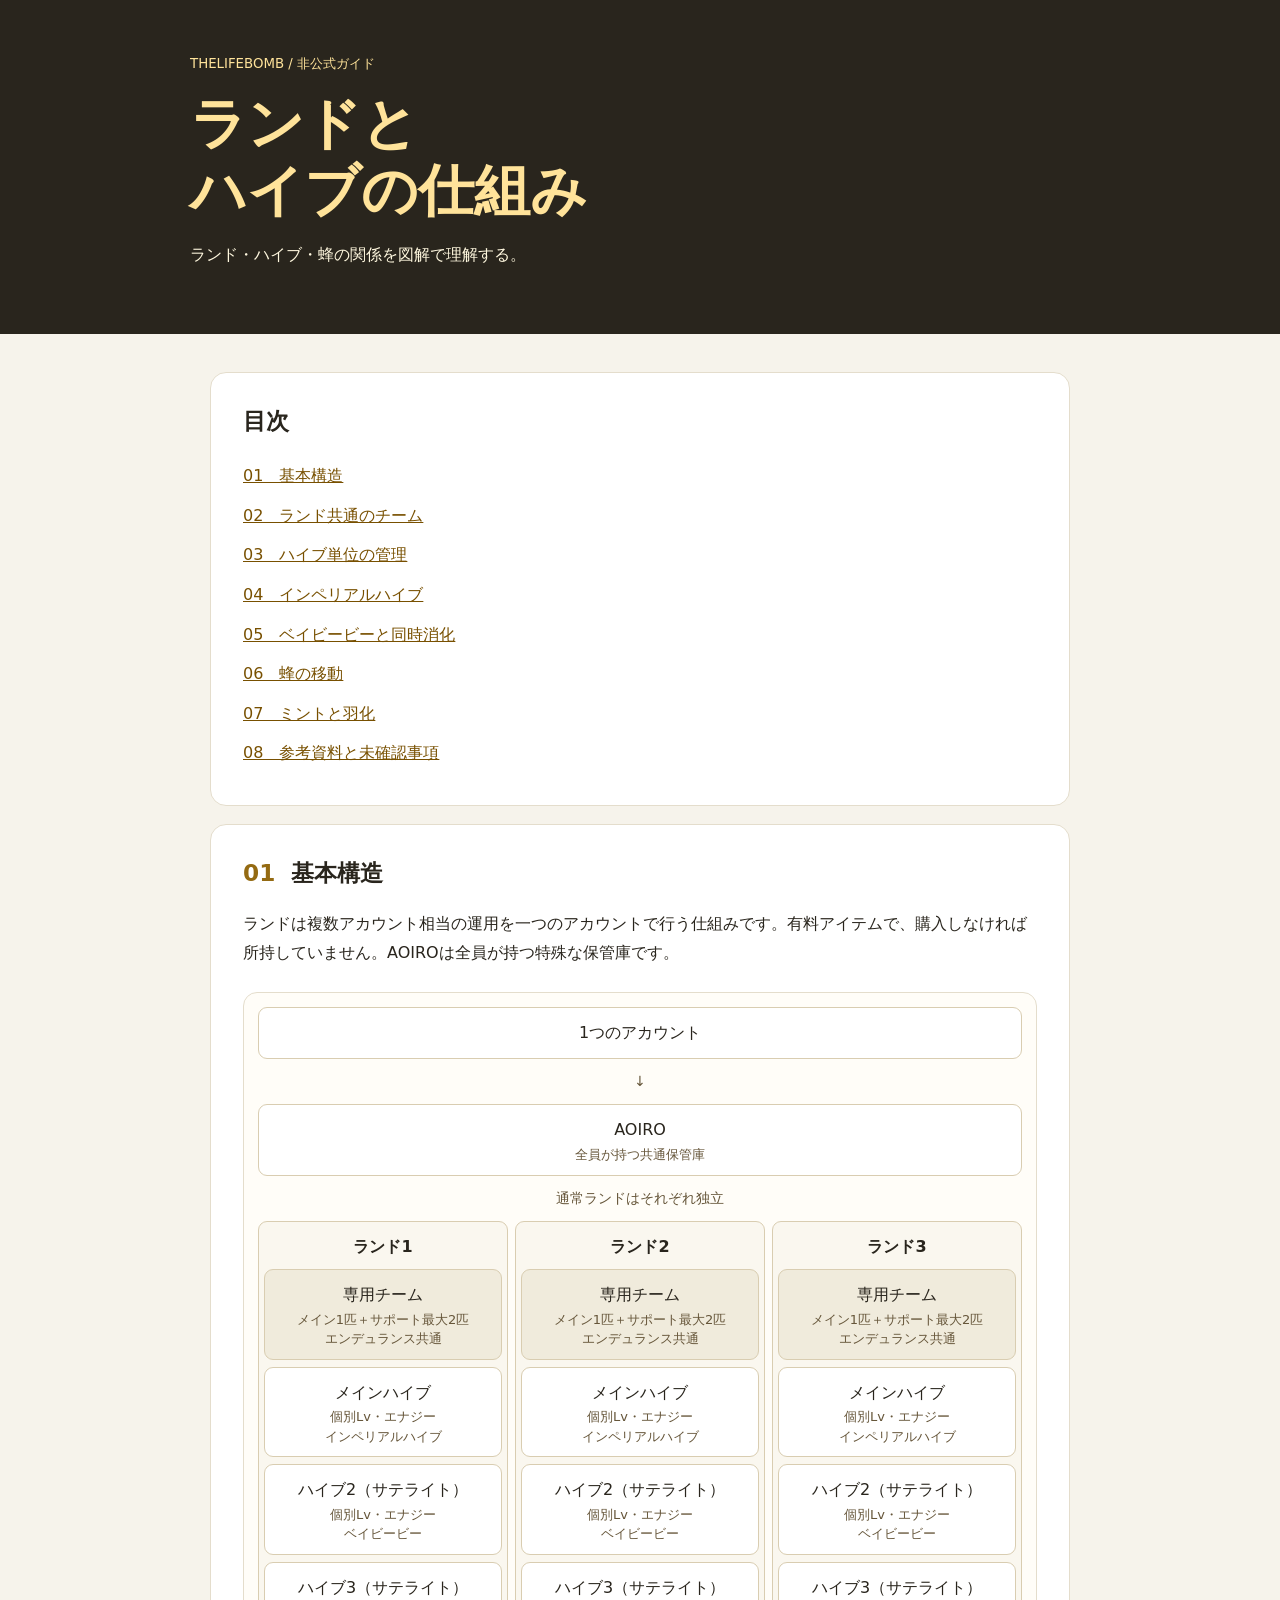
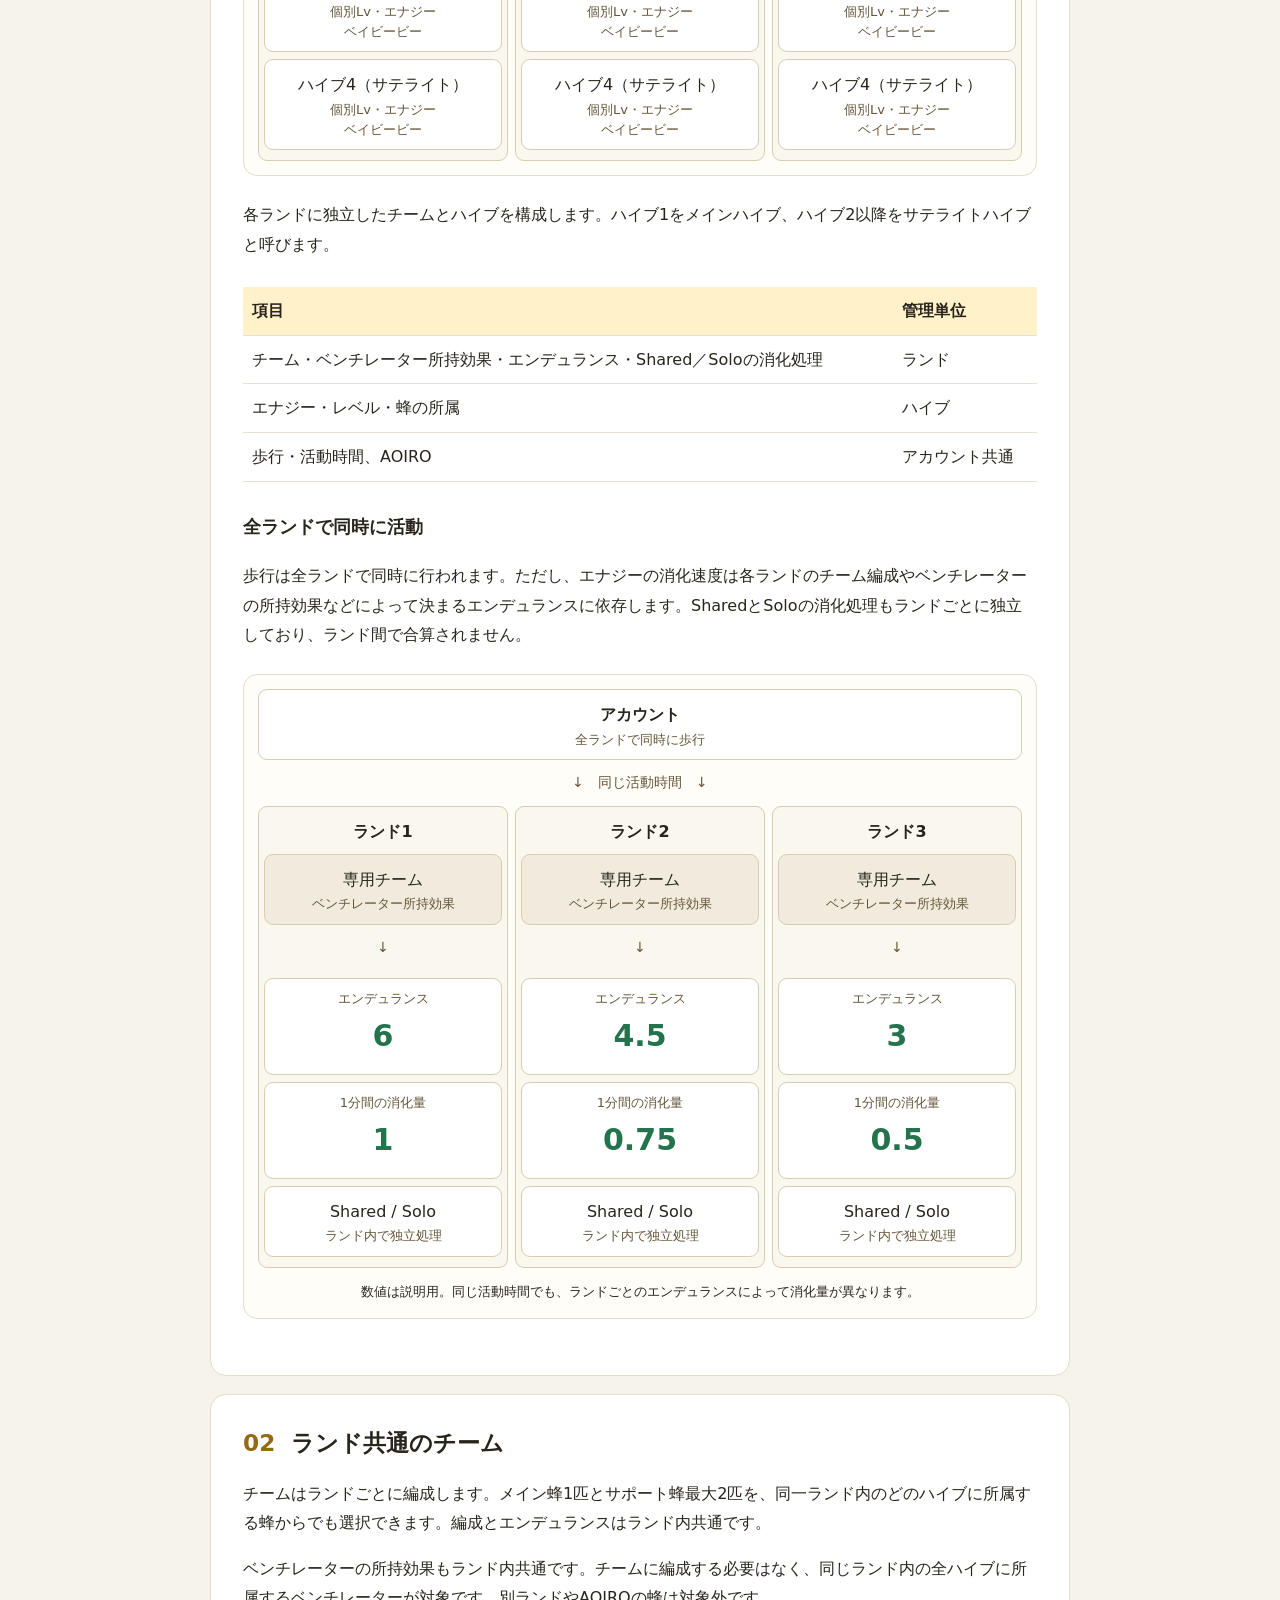
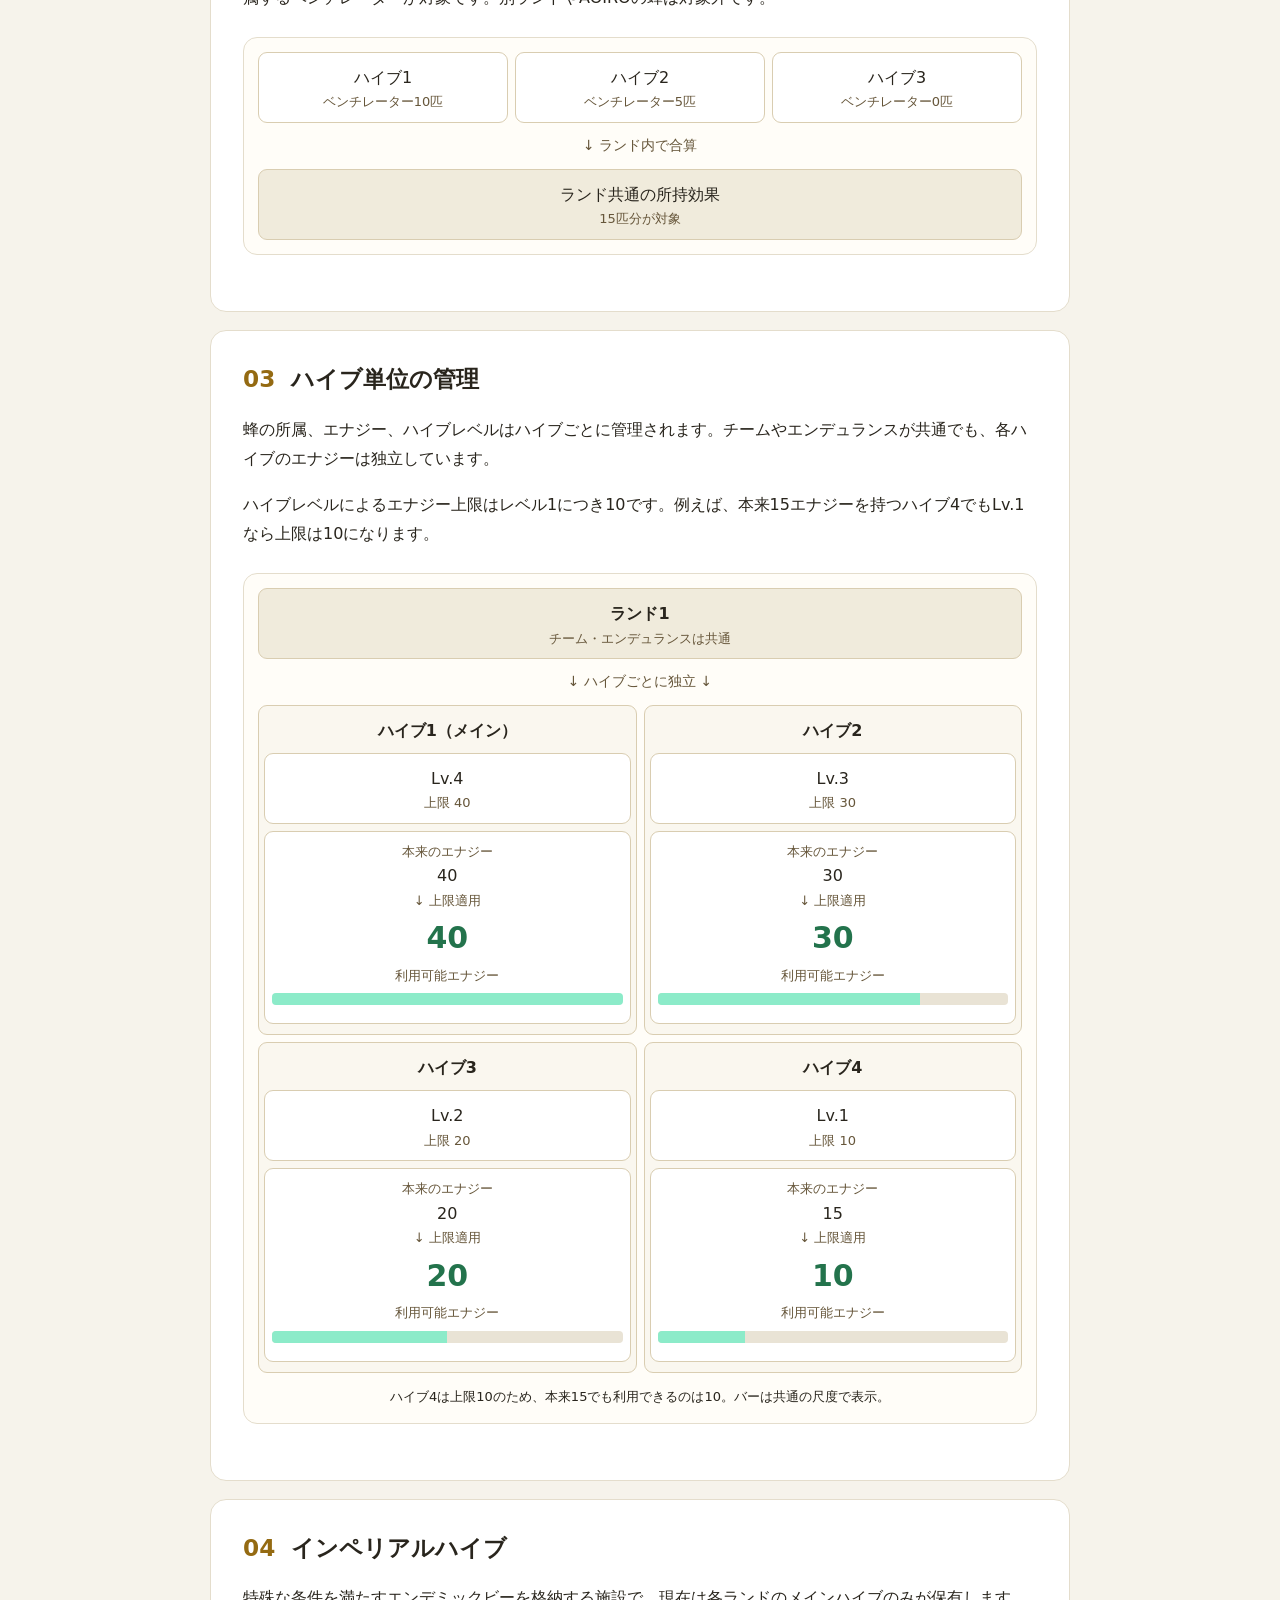
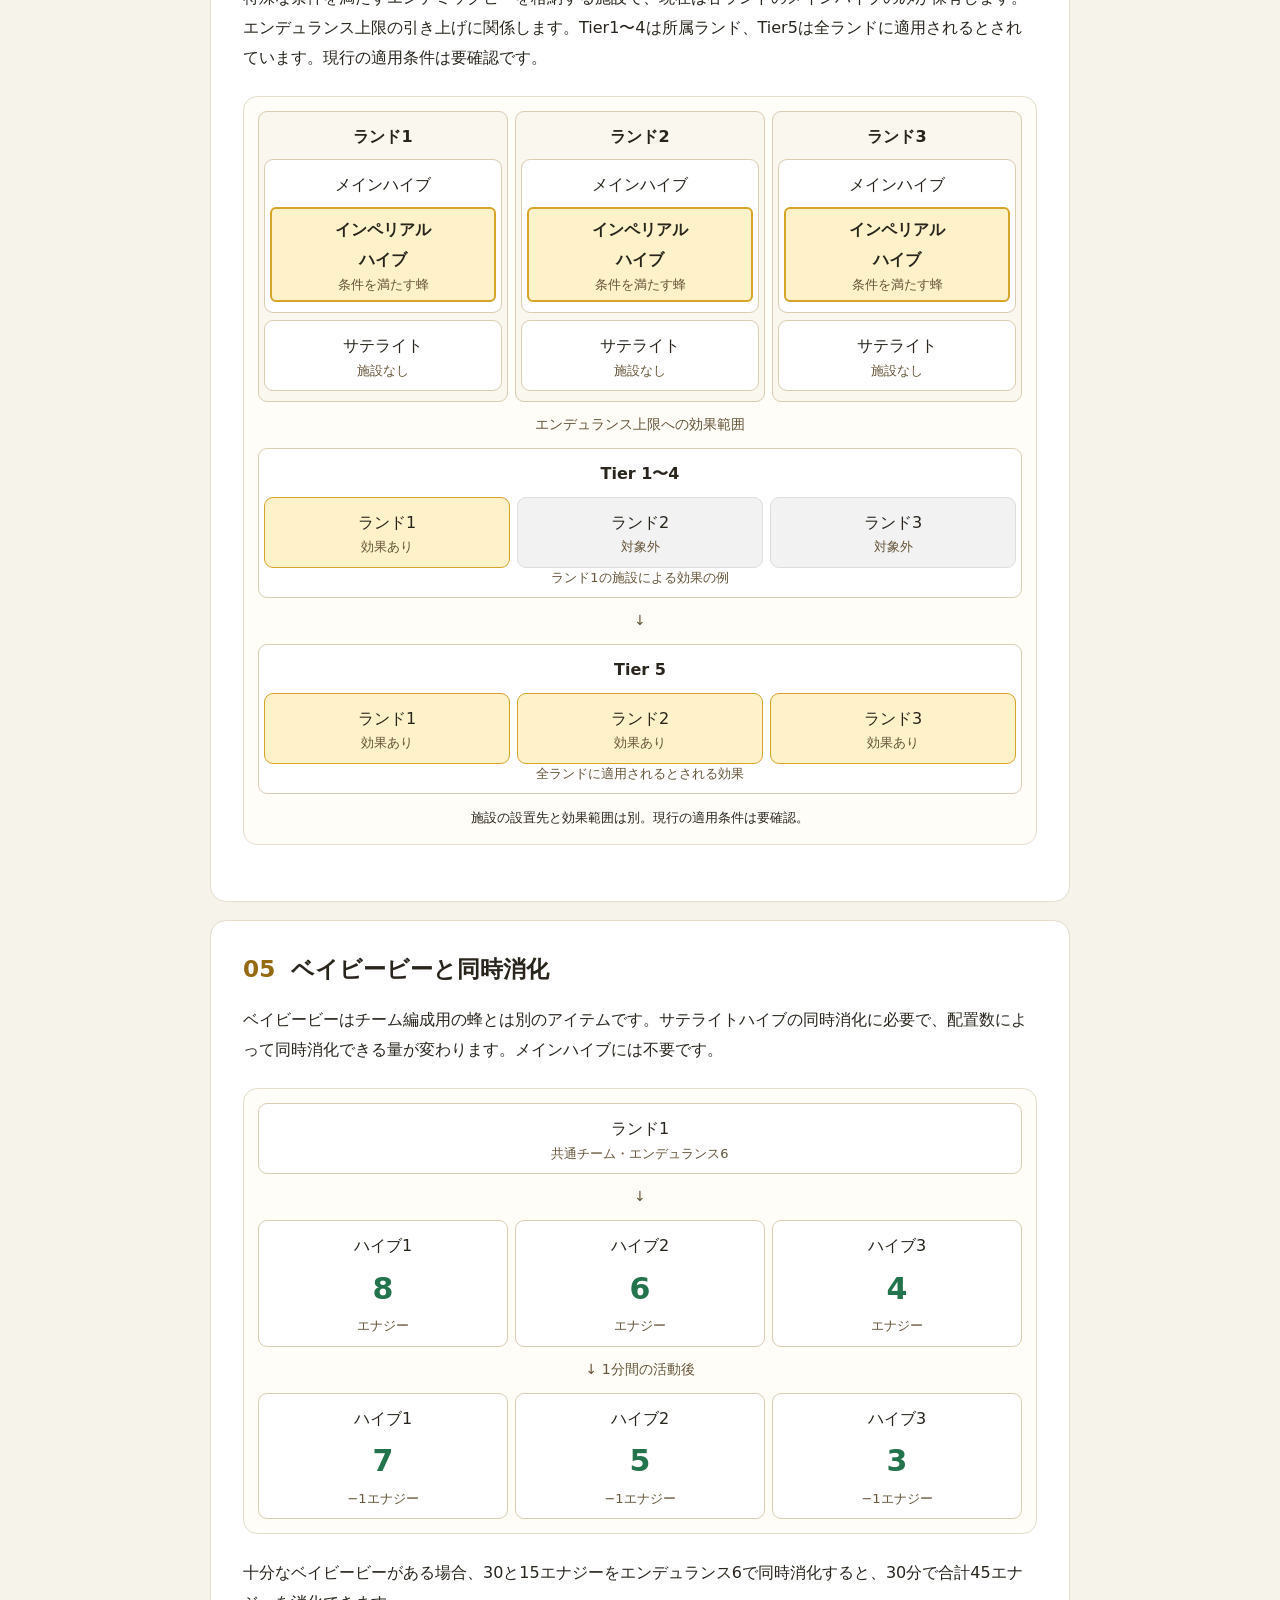
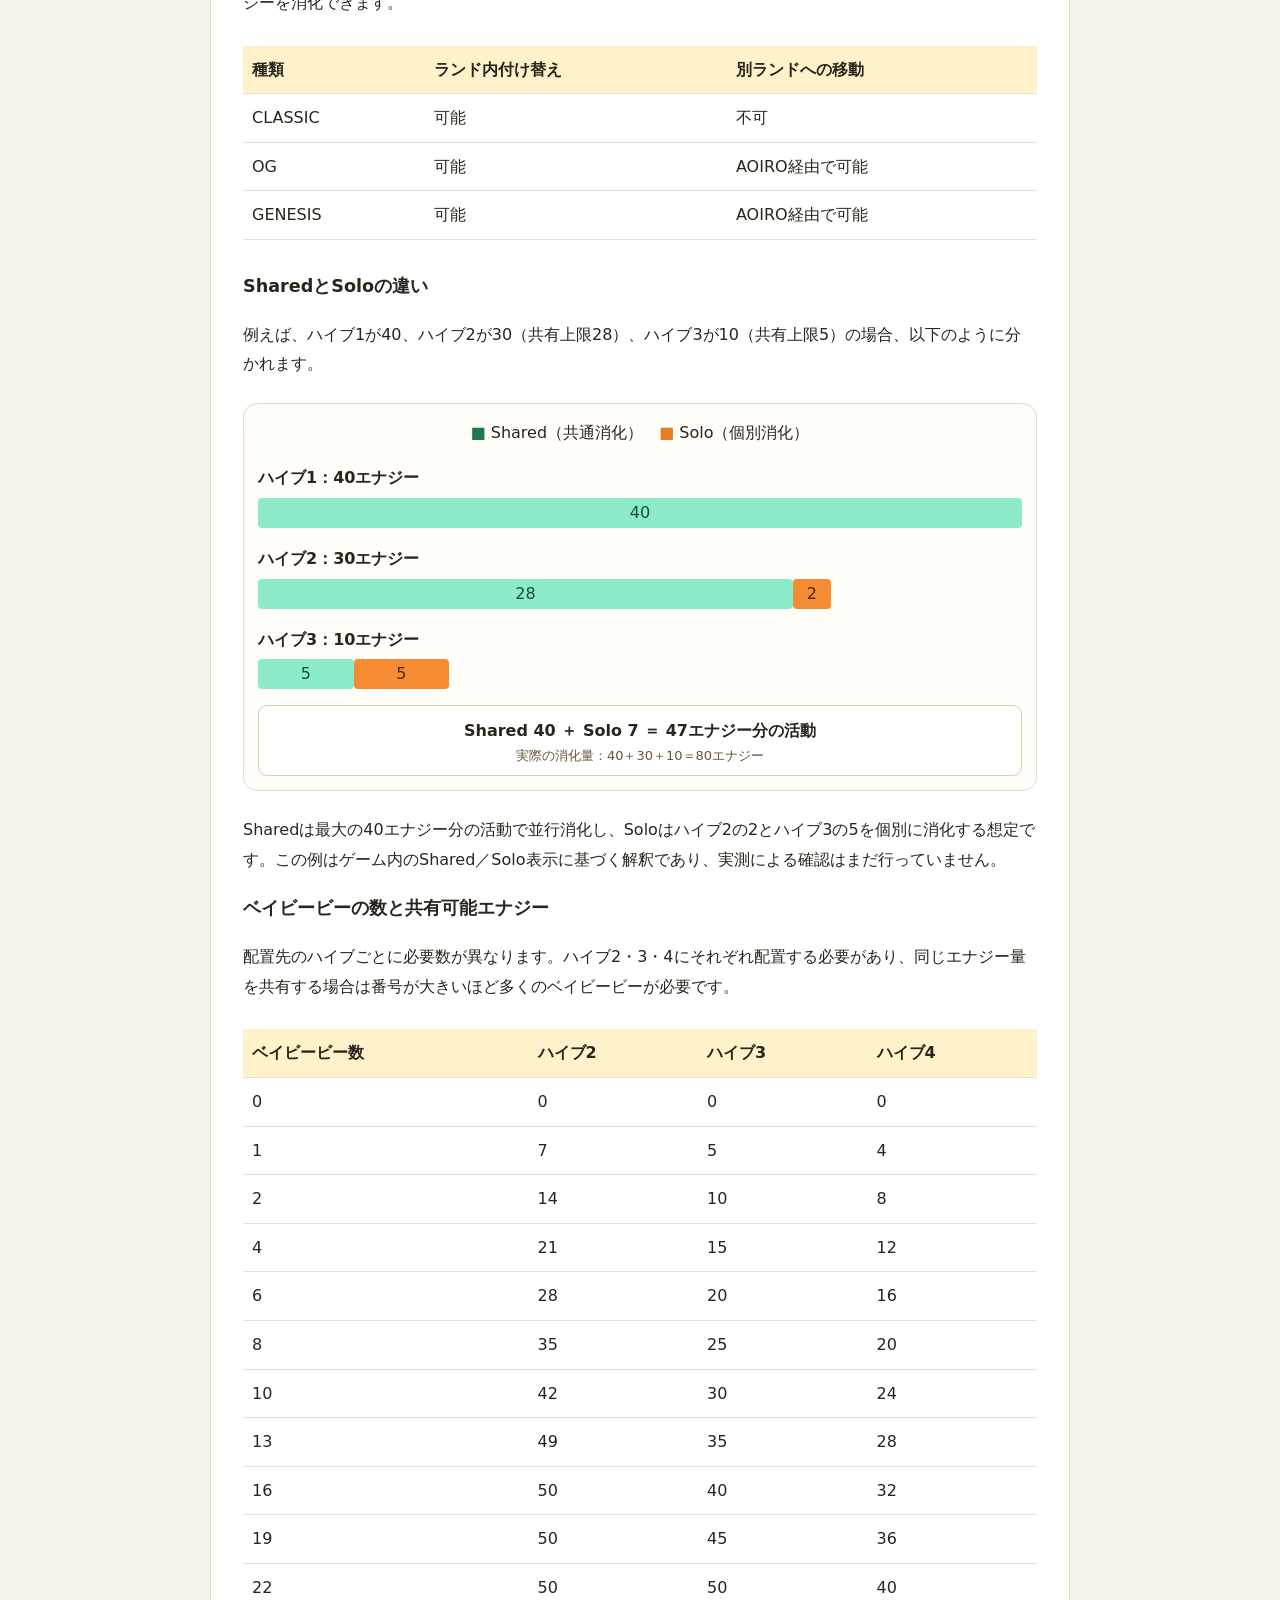
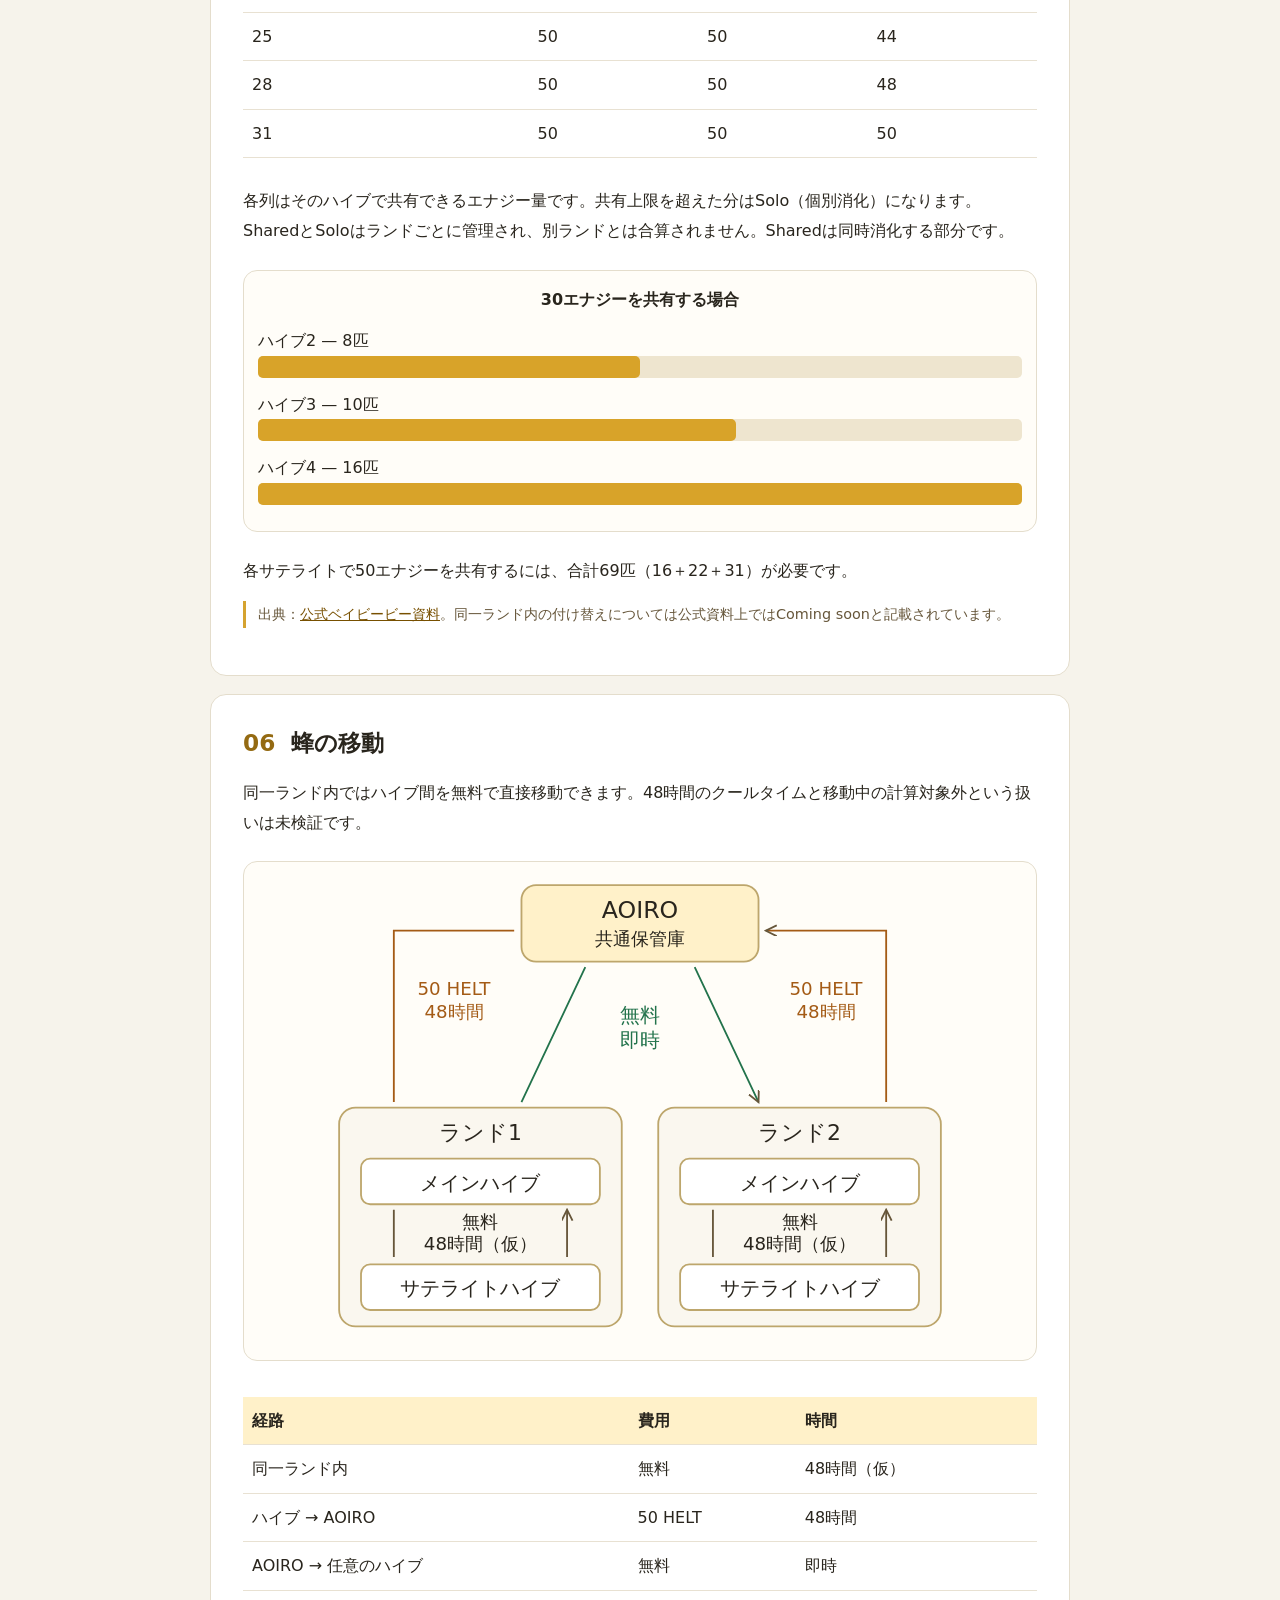
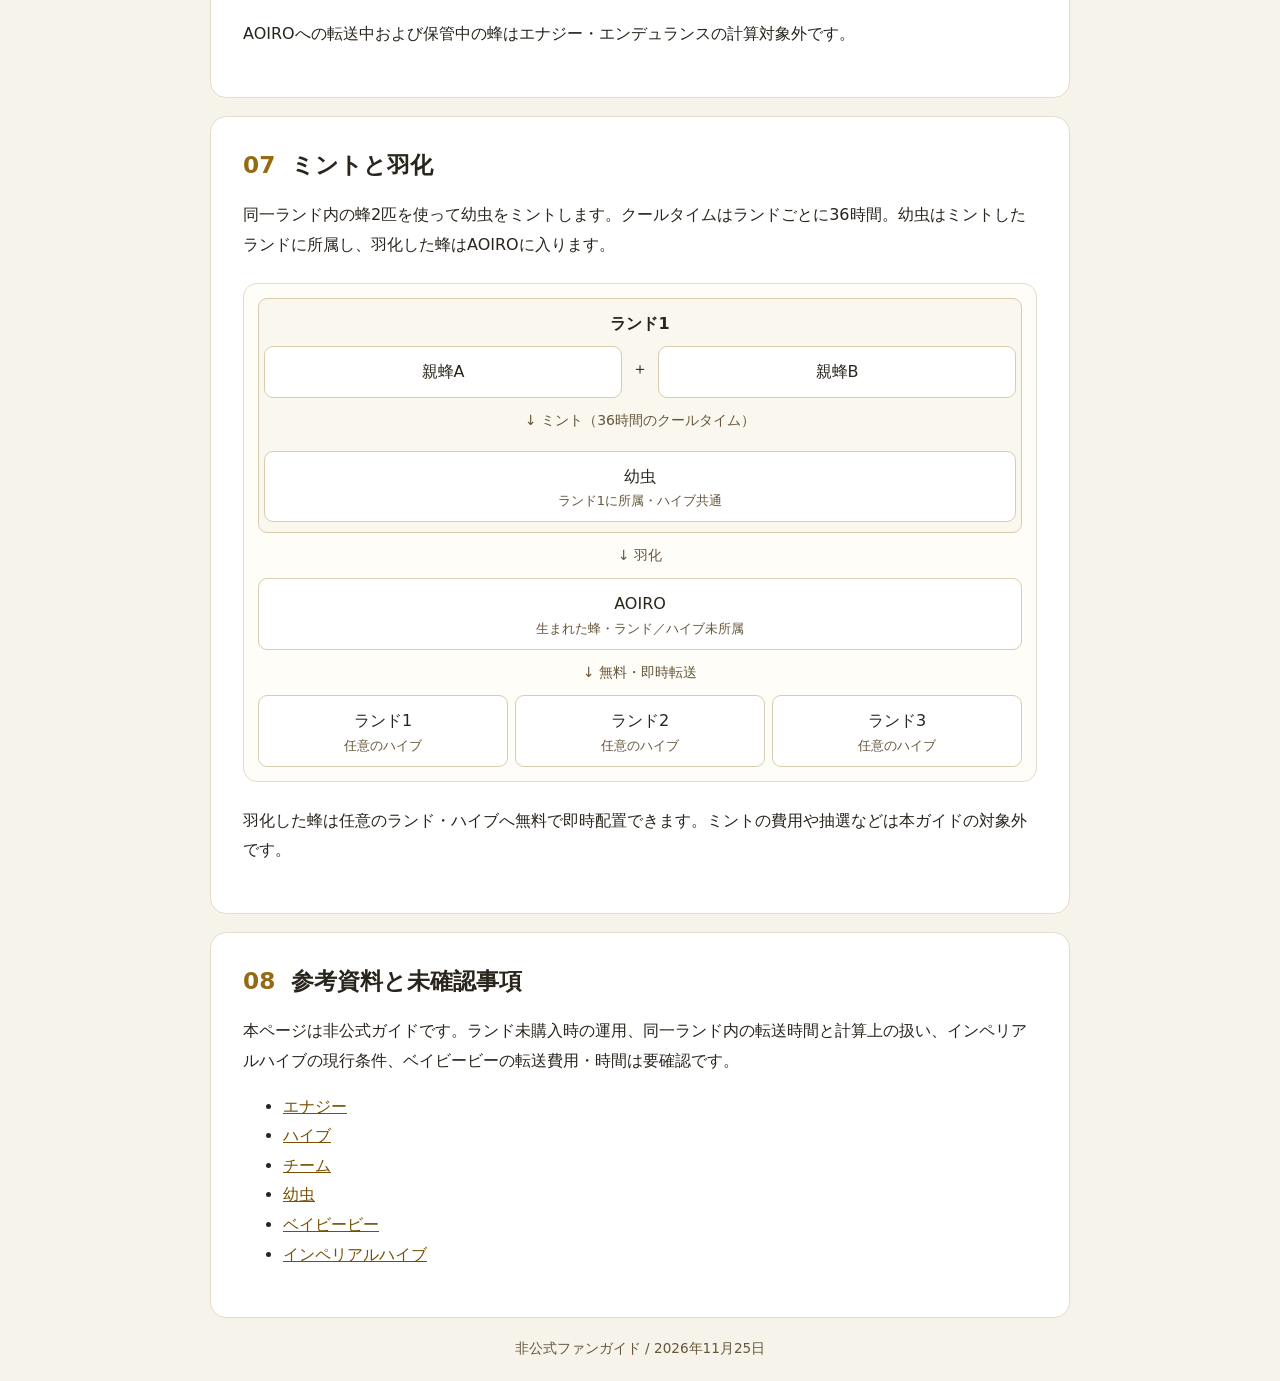
==== commit d29ec9f1: "Explain concurrent walking and independent land energy consumption" ====
--- a/thelifebomb-guide/index.html
+++ b/thelifebomb-guide/index.html
@@ -1 +1 @@
-<!doctype html><html lang="ja"><head><meta charset="utf-8"><meta name="viewport" content="width=device-width, initial-scale=1"><title>TheLifeBomb ランド・ハイブ解説</title><link rel="stylesheet" href="css/style.css"><style>.diagram{margin:24px 0;padding:14px;border:1px solid #e4ddcc;border-radius:14px;background:#fffdf8;text-align:center}.diagram svg{width:100%;height:auto;max-width:620px}.node,.land{border:1px solid #d9cdb1;border-radius:9px;padding:10px 5px;background:white;min-width:0;overflow-wrap:anywhere}.node small{display:block;font-size:clamp(10px,2.4vw,13px);line-height:1.5;color:#66563a}.landgrid{display:grid;grid-template-columns:repeat(3,minmax(0,1fr));gap:7px}.land{background:#faf7ef;font-size:clamp(11px,2.7vw,16px)}.land .node{margin-top:7px}.team{background:#f0ebdc}.down{padding:10px 0;color:#66563a;font-size:14px}.number{display:block;font-size:30px;color:#23734c}.parents{display:flex;align-items:center;justify-content:center;gap:10px}.parents .node{flex:1}@media(max-width:480px){.diagram{padding:8px}.landgrid{gap:4px}.land,.node{padding:6px 3px}main{padding:10px}}</style></head><body><header><div class="wrap"><small>THELIFEBOMB / 非公式ガイド</small><h1>ランドと<br>ハイブの仕組み</h1><p>ランド・ハイブ・蜂の関係を図解で理解する。</p></div></header><main class="wrap"><nav aria-label="目次"><h2>目次</h2><a href="#s0">01　基本構造</a><a href="#s1">02　ランド共通のチーム</a><a href="#s2">03　ハイブ単位の管理</a><a href="#s3">04　インペリアルハイブ</a><a href="#s4">05　ベイビービーと同時消化</a><a href="#s5">06　蜂の移動</a><a href="#s6">07　ミントと羽化</a><a href="#s8">08　参考資料と未確認事項</a></nav><section id="s0"><h2><span>01</span> 基本構造</h2><p>ランドは複数アカウント相当の運用を一つのアカウントで行う仕組みです。有料アイテムで、購入しなければ所持していません。AOIROは全員が持つ特殊な保管庫です。</p><figure class="diagram"><div class="node">1つのアカウント</div><div class="down">↓</div><div class="node">AOIRO <small>全員が持つ共通保管庫</small></div><div class="down">通常ランドはそれぞれ独立</div><div class="landgrid"><div class="land"><b>ランド1</b><div class="node team">専用チーム<small>メイン1匹＋サポート最大2匹</small><small>エンデュランス共通</small></div><div class="node">メインハイブ<small>個別Lv・エナジー</small><small>インペリアルハイブ</small></div><div class="node">ハイブ2（サテライト）<small>個別Lv・エナジー</small><small>ベイビービー</small></div><div class="node">ハイブ3（サテライト）<small>個別Lv・エナジー</small><small>ベイビービー</small></div><div class="node">ハイブ4（サテライト）<small>個別Lv・エナジー</small><small>ベイビービー</small></div></div><div class="land"><b>ランド2</b><div class="node team">専用チーム<small>メイン1匹＋サポート最大2匹</small><small>エンデュランス共通</small></div><div class="node">メインハイブ<small>個別Lv・エナジー</small><small>インペリアルハイブ</small></div><div class="node">ハイブ2（サテライト）<small>個別Lv・エナジー</small><small>ベイビービー</small></div><div class="node">ハイブ3（サテライト）<small>個別Lv・エナジー</small><small>ベイビービー</small></div><div class="node">ハイブ4（サテライト）<small>個別Lv・エナジー</small><small>ベイビービー</small></div></div><div class="land"><b>ランド3</b><div class="node team">専用チーム<small>メイン1匹＋サポート最大2匹</small><small>エンデュランス共通</small></div><div class="node">メインハイブ<small>個別Lv・エナジー</small><small>インペリアルハイブ</small></div><div class="node">ハイブ2（サテライト）<small>個別Lv・エナジー</small><small>ベイビービー</small></div><div class="node">ハイブ3（サテライト）<small>個別Lv・エナジー</small><small>ベイビービー</small></div><div class="node">ハイブ4（サテライト）<small>個別Lv・エナジー</small><small>ベイビービー</small></div></div></div></figure><p>各ランドに独立したチームとハイブを構成します。ハイブ1をメインハイブ、ハイブ2以降をサテライトハイブと呼びます。</p><div class="table"><table><thead><tr><th>項目</th><th>管理単位</th></tr></thead><tbody><tr><td>チーム・エンデュランス</td><td>ランド</td></tr><tr><td>エナジー・レベル・蜂の所属</td><td>ハイブ</td></tr><tr><td>AOIRO</td><td>アカウント共通</td></tr></tbody></table></div></section><section id="s1"><h2><span>02</span> ランド共通のチーム</h2><p>チームはランドごとに編成します。メイン蜂1匹とサポート蜂最大2匹を、同一ランド内のどのハイブに所属する蜂からでも選択できます。編成とエンデュランスはランド内共通です。</p><p>ベンチレーターの所持効果もランド内共通です。チームに編成する必要はなく、同じランド内の全ハイブに所属するベンチレーターが対象です。別ランドやAOIROの蜂は対象外です。</p><figure class="diagram"><div class="landgrid"><div class="node">ハイブ1<small>ベンチレーター10匹</small></div><div class="node">ハイブ2<small>ベンチレーター5匹</small></div><div class="node">ハイブ3<small>ベンチレーター0匹</small></div></div><div class="down">↓ ランド内で合算</div><div class="node team">ランド共通の所持効果<small>15匹分が対象</small></div></figure></section><section id="s2"><h2><span>03</span> ハイブ単位の管理</h2><p>蜂の所属、エナジー、ハイブレベルはハイブごとに管理されます。チームやエンデュランスが共通でも、各ハイブのエナジーは独立しています。</p><p>ハイブレベルによるエナジー上限はレベル1につき10です。例えば、本来15エナジーを持つハイブ4でもLv.1なら上限は10になります。</p><figure class="diagram"><div class="node team"><b>ランド1</b><small>チーム・エンデュランスは共通</small></div><div class="down">↓ ハイブごとに独立 ↓</div><div class="landgrid" style="grid-template-columns:repeat(2,minmax(0,1fr))"><div class="land"><b>ハイブ1（メイン）</b><div class="node">Lv.4<small>上限 40</small></div><div class="node"><small>本来のエナジー</small>40<small>↓ 上限適用</small><strong class="number">40</strong><small>利用可能エナジー</small><div style="height:12px;background:#e9e3d5;border-radius:4px;overflow:hidden;margin:8px 2px"><div style="height:100%;width:100%;background:#8cebc9"></div></div></div></div><div class="land"><b>ハイブ2</b><div class="node">Lv.3<small>上限 30</small></div><div class="node"><small>本来のエナジー</small>30<small>↓ 上限適用</small><strong class="number">30</strong><small>利用可能エナジー</small><div style="height:12px;background:#e9e3d5;border-radius:4px;overflow:hidden;margin:8px 2px"><div style="height:100%;width:75%;background:#8cebc9"></div></div></div></div><div class="land"><b>ハイブ3</b><div class="node">Lv.2<small>上限 20</small></div><div class="node"><small>本来のエナジー</small>20<small>↓ 上限適用</small><strong class="number">20</strong><small>利用可能エナジー</small><div style="height:12px;background:#e9e3d5;border-radius:4px;overflow:hidden;margin:8px 2px"><div style="height:100%;width:50%;background:#8cebc9"></div></div></div></div><div class="land"><b>ハイブ4</b><div class="node">Lv.1<small>上限 10</small></div><div class="node"><small>本来のエナジー</small>15<small>↓ 上限適用</small><strong class="number">10</strong><small>利用可能エナジー</small><div style="height:12px;background:#e9e3d5;border-radius:4px;overflow:hidden;margin:8px 2px"><div style="height:100%;width:25%;background:#8cebc9"></div></div></div></div></div><figcaption style="margin-top:12px;font-size:13px">ハイブ4は上限10のため、本来15でも利用できるのは10。バーは共通の尺度で表示。</figcaption></figure></section><section id="s3"><h2><span>04</span> インペリアルハイブ</h2><p>特殊な条件を満たすエンデミックビーを格納する施設で、現在は各ランドのメインハイブのみが保有します。エンデュランス上限の引き上げに関係します。Tier1〜4は所属ランド、Tier5は全ランドに適用されるとされています。現行の適用条件は要確認です。</p><figure class="diagram"><div class="landgrid"><div class="land"><b>ランド1</b><div class="node">メインハイブ<div style="border:2px solid #d8a329;border-radius:6px;padding:6px 2px;margin-top:8px;background:#fff1c9"><b>インペリアル<br>ハイブ</b><small>条件を満たす蜂</small></div></div><div class="node">サテライト<small>施設なし</small></div></div><div class="land"><b>ランド2</b><div class="node">メインハイブ<div style="border:2px solid #d8a329;border-radius:6px;padding:6px 2px;margin-top:8px;background:#fff1c9"><b>インペリアル<br>ハイブ</b><small>条件を満たす蜂</small></div></div><div class="node">サテライト<small>施設なし</small></div></div><div class="land"><b>ランド3</b><div class="node">メインハイブ<div style="border:2px solid #d8a329;border-radius:6px;padding:6px 2px;margin-top:8px;background:#fff1c9"><b>インペリアル<br>ハイブ</b><small>条件を満たす蜂</small></div></div><div class="node">サテライト<small>施設なし</small></div></div></div><div class="down">エンデュランス上限への効果範囲</div><div class="node"><b>Tier 1〜4</b><div class="landgrid" style="margin-top:8px"><div class="node" style="background:#fff1c9;border-color:#d8a329">ランド1<small>効果あり</small></div><div class="node" style="background:#f2f2f2;border-color:#ddd">ランド2<small>対象外</small></div><div class="node" style="background:#f2f2f2;border-color:#ddd">ランド3<small>対象外</small></div></div><small>ランド1の施設による効果の例</small></div><div class="down">↓</div><div class="node"><b>Tier 5</b><div class="landgrid" style="margin-top:8px"><div class="node" style="background:#fff1c9;border-color:#d8a329">ランド1<small>効果あり</small></div><div class="node" style="background:#fff1c9;border-color:#d8a329">ランド2<small>効果あり</small></div><div class="node" style="background:#fff1c9;border-color:#d8a329">ランド3<small>効果あり</small></div></div><small>全ランドに適用されるとされる効果</small></div><figcaption style="margin-top:12px;font-size:13px">施設の設置先と効果範囲は別。現行の適用条件は要確認。</figcaption></figure></section><section id="s4"><h2><span>05</span> ベイビービーと同時消化</h2><p>ベイビービーはチーム編成用の蜂とは別のアイテムです。サテライトハイブの同時消化に必要で、配置数によって同時消化できる量が変わります。メインハイブには不要です。</p><figure class="diagram"><div class="node">ランド1<small>共通チーム・エンデュランス6</small></div><div class="down">↓</div><div class="landgrid"><div class="node">ハイブ1<strong class="number">8</strong><small>エナジー</small></div><div class="node">ハイブ2<strong class="number">6</strong><small>エナジー</small></div><div class="node">ハイブ3<strong class="number">4</strong><small>エナジー</small></div></div><div class="down">↓ 1分間の活動後</div><div class="landgrid"><div class="node">ハイブ1<strong class="number">7</strong><small>−1エナジー</small></div><div class="node">ハイブ2<strong class="number">5</strong><small>−1エナジー</small></div><div class="node">ハイブ3<strong class="number">3</strong><small>−1エナジー</small></div></div></figure><p>十分なベイビービーがある場合、30と15エナジーをエンデュランス6で同時消化すると、30分で合計45エナジーを消化できます。</p><div class="table"><table><thead><tr><th>種類</th><th>ランド内付け替え</th><th>別ランドへの移動</th></tr></thead><tbody><tr><td>CLASSIC</td><td>可能</td><td>不可</td></tr><tr><td>OG</td><td>可能</td><td>AOIRO経由で可能</td></tr><tr><td>GENESIS</td><td>可能</td><td>AOIRO経由で可能</td></tr></tbody></table></div><h3>SharedとSoloの違い</h3><p>例えば、ハイブ1が40、ハイブ2が30（共有上限28）、ハイブ3が10（共有上限5）の場合、以下のように分かれます。</p><figure class="diagram"><div style="display:flex;justify-content:center;gap:16px;flex-wrap:wrap"><span><b style="color:#23734c">■</b> Shared（共通消化）</span><span><b style="color:#e57d24">■</b> Solo（個別消化）</span></div><div style="margin:16px 0;text-align:left"><b>ハイブ1：40エナジー</b><div style="display:flex;height:30px;margin-top:5px"><div style="width:100%;background:#8cebc9;color:#164e3b;text-align:center;border-radius:4px;line-height:30px">40</div></div></div><div style="margin:16px 0;text-align:left"><b>ハイブ2：30エナジー</b><div style="display:flex;height:30px;margin-top:5px"><div style="width:70%;background:#8cebc9;color:#164e3b;text-align:center;border-radius:4px;line-height:30px">28</div><div style="width:5%;background:#f58b32;color:#512800;text-align:center;border-radius:4px;line-height:30px">2</div></div></div><div style="margin:16px 0;text-align:left"><b>ハイブ3：10エナジー</b><div style="display:flex;height:30px;margin-top:5px"><div style="width:12.5%;background:#8cebc9;color:#164e3b;text-align:center;border-radius:4px;line-height:30px">5</div><div style="width:12.5%;background:#f58b32;color:#512800;text-align:center;border-radius:4px;line-height:30px">5</div></div></div><div class="node"><b>Shared 40 ＋ Solo 7 ＝ 47エナジー分の活動</b><small>実際の消化量：40＋30＋10＝80エナジー</small></div></figure><p>Sharedは最大の40エナジー分の活動で並行消化し、Soloはハイブ2の2とハイブ3の5を個別に消化する想定です。この例はゲーム内のShared／Solo表示に基づく解釈であり、実測による確認はまだ行っていません。</p><h3>ベイビービーの数と共有可能エナジー</h3><p>配置先のハイブごとに必要数が異なります。ハイブ2・3・4にそれぞれ配置する必要があり、同じエナジー量を共有する場合は番号が大きいほど多くのベイビービーが必要です。</p><div class="table"><table><thead><tr><th>ベイビービー数</th><th>ハイブ2</th><th>ハイブ3</th><th>ハイブ4</th></tr></thead><tbody><tr><td>0</td><td>0</td><td>0</td><td>0</td></tr><tr><td>1</td><td>7</td><td>5</td><td>4</td></tr><tr><td>2</td><td>14</td><td>10</td><td>8</td></tr><tr><td>4</td><td>21</td><td>15</td><td>12</td></tr><tr><td>6</td><td>28</td><td>20</td><td>16</td></tr><tr><td>8</td><td>35</td><td>25</td><td>20</td></tr><tr><td>10</td><td>42</td><td>30</td><td>24</td></tr><tr><td>13</td><td>49</td><td>35</td><td>28</td></tr><tr><td>16</td><td>50</td><td>40</td><td>32</td></tr><tr><td>19</td><td>50</td><td>45</td><td>36</td></tr><tr><td>22</td><td>50</td><td>50</td><td>40</td></tr><tr><td>25</td><td>50</td><td>50</td><td>44</td></tr><tr><td>28</td><td>50</td><td>50</td><td>48</td></tr><tr><td>31</td><td>50</td><td>50</td><td>50</td></tr></tbody></table></div><p>各列はそのハイブで共有できるエナジー量です。共有上限を超えた分はSolo（個別消化）になります。Sharedは同時消化する部分です。</p><figure class="diagram"><b>30エナジーを共有する場合</b><div style="margin:12px 0;text-align:left">ハイブ2 — 8匹<div style="background:#eee5cf;border-radius:5px;height:22px"><div style="width:50%;background:#d8a329;height:100%;border-radius:5px"></div></div></div><div style="margin:12px 0;text-align:left">ハイブ3 — 10匹<div style="background:#eee5cf;border-radius:5px;height:22px"><div style="width:62.5%;background:#d8a329;height:100%;border-radius:5px"></div></div></div><div style="margin:12px 0;text-align:left">ハイブ4 — 16匹<div style="background:#eee5cf;border-radius:5px;height:22px"><div style="width:100%;background:#d8a329;height:100%;border-radius:5px"></div></div></div></figure><p>各サテライトで50エナジーを共有するには、合計69匹（16＋22＋31）が必要です。</p><p class="note">出典：<a href="https://the-life-bomb.gitbook.io/whitepaper/play-to-earn/apiary-archipelago/baby-bee/overview">公式ベイビービー資料</a>。同一ランド内の付け替えについては公式資料上ではComing soonと記載されています。</p></section><section id="s5"><h2><span>06</span> 蜂の移動</h2><p>同一ランド内ではハイブ間を無料で直接移動できます。48時間のクールタイムと移動中の計算対象外という扱いは未検証です。</p><figure class="diagram"><svg viewBox="0 0 340 252" role="img" aria-label="AOIRO経由のランド間移動とランド内移動"><defs><marker id="a" markerHeight="7" markerWidth="7" orient="auto" refX="6" refY="3"><path d="M0 0 L6 3 L0 6" fill="none" stroke="#66563a"/></marker></defs><g fill="#29251d" text-anchor="middle"><rect x="105" y="5" width="130" height="42" rx="8" fill="#fff1c9" stroke="#bda66c"/><text x="170" y="23" font-size="13">AOIRO</text><text x="170" y="38" font-size="10">共通保管庫</text><rect x="5" y="127" width="155" height="120" rx="9" stroke="#bda66c" fill="#faf7ef"/><text x="82.5" y="145" font-size="12">ランド1</text><rect x="17" y="155" width="131" height="25" rx="5" stroke="#bda66c" fill="white"/><text x="82.5" y="172" font-size="11">メインハイブ</text><rect x="17" y="213" width="131" height="25" rx="5" stroke="#bda66c" fill="white"/><text x="82.5" y="230" font-size="11">サテライトハイブ</text><path d="M35 183 V209 M130 209 V183" stroke="#66563a" marker-end="url(#a)" fill="none"/><text x="82.5" y="193" font-size="10">無料</text><text x="82.5" y="205" font-size="10">48時間（仮）</text><rect x="180" y="127" width="155" height="120" rx="9" stroke="#bda66c" fill="#faf7ef"/><text x="257.5" y="145" font-size="12">ランド2</text><rect x="192" y="155" width="131" height="25" rx="5" stroke="#bda66c" fill="white"/><text x="257.5" y="172" font-size="11">メインハイブ</text><rect x="192" y="213" width="131" height="25" rx="5" stroke="#bda66c" fill="white"/><text x="257.5" y="230" font-size="11">サテライトハイブ</text><path d="M210 183 V209 M305 209 V183" stroke="#66563a" marker-end="url(#a)" fill="none"/><text x="257.5" y="193" font-size="10">無料</text><text x="257.5" y="205" font-size="10">48時間（仮）</text><path d="M35 124 V30 H101 M305 124 V30 H239" stroke="#a45b16" marker-end="url(#a)" fill="none"/><path d="M140 50 L105 124 M200 50 L235 124" stroke="#23734c" marker-end="url(#a)" fill="none"/><g font-size="10" fill="#a45b16"><text x="68" y="65">50 HELT</text><text x="68" y="78">48時間</text><text x="272" y="65">50 HELT</text><text x="272" y="78">48時間</text></g><g font-size="11" fill="#23734c"><text x="170" y="80">無料</text><text x="170" y="94">即時</text></g></g></svg></figure><div class="table"><table><thead><tr><th>経路</th><th>費用</th><th>時間</th></tr></thead><tbody><tr><td>同一ランド内</td><td>無料</td><td>48時間（仮）</td></tr><tr><td>ハイブ → AOIRO</td><td>50 HELT</td><td>48時間</td></tr><tr><td>AOIRO → 任意のハイブ</td><td>無料</td><td>即時</td></tr></tbody></table></div><p>AOIROへの転送中および保管中の蜂はエナジー・エンデュランスの計算対象外です。</p></section><section id="s6"><h2><span>07</span> ミントと羽化</h2><p>同一ランド内の蜂2匹を使って幼虫をミントします。クールタイムはランドごとに36時間。幼虫はミントしたランドに所属し、羽化した蜂はAOIROに入ります。</p><figure class="diagram"><div class="land"><b>ランド1</b><div class="parents"><div class="node">親蜂A</div>＋<div class="node">親蜂B</div></div><div class="down">↓ ミント（36時間のクールタイム）</div><div class="node">幼虫<small>ランド1に所属・ハイブ共通</small></div></div><div class="down">↓ 羽化</div><div class="node">AOIRO<small>生まれた蜂・ランド／ハイブ未所属</small></div><div class="down">↓ 無料・即時転送</div><div class="landgrid"><div class="node">ランド1<small>任意のハイブ</small></div><div class="node">ランド2<small>任意のハイブ</small></div><div class="node">ランド3<small>任意のハイブ</small></div></div></figure><p>羽化した蜂は任意のランド・ハイブへ無料で即時配置できます。ミントの費用や抽選などは本ガイドの対象外です。</p></section><section id="s8"><h2><span>08</span> 参考資料と未確認事項</h2><p>本ページは非公式ガイドです。ランド未購入時の運用、同一ランド内の転送時間と計算上の扱い、インペリアルハイブの現行条件、ベイビービーの転送費用・時間は要確認です。</p><ul><li><a href="https://the-life-bomb.gitbook.io/whitepaper/move-to-earn/energy-cap">エナジー</a></li><li><a href="https://the-life-bomb.gitbook.io/whitepaper/play-to-earn/apiary-archipelago/infrastructures">ハイブ</a></li><li><a href="https://the-life-bomb.gitbook.io/whitepaper/move-to-earn/team-system/free-composition">チーム</a></li><li><a href="https://the-life-bomb.gitbook.io/whitepaper/move-to-earn/larvae/larvae">幼虫</a></li><li><a href="https://the-life-bomb.gitbook.io/whitepaper/play-to-earn/apiary-archipelago/baby-bee/overview">ベイビービー</a></li><li><a href="https://the-life-bomb.gitbook.io/whitepaper/play-to-earn/apiary-archipelago/the-imperial-hive/the-imperial-hive">インペリアルハイブ</a></li></ul></section><footer>非公式ファンガイド / 2026年11月25日</footer></main></body></html>+<!doctype html><html lang="ja"><head><meta charset="utf-8"><meta name="viewport" content="width=device-width, initial-scale=1"><title>TheLifeBomb ランド・ハイブ解説</title><link rel="stylesheet" href="css/style.css"><style>.diagram{margin:24px 0;padding:14px;border:1px solid #e4ddcc;border-radius:14px;background:#fffdf8;text-align:center}.diagram svg{width:100%;height:auto;max-width:620px}.node,.land{border:1px solid #d9cdb1;border-radius:9px;padding:10px 5px;background:white;min-width:0;overflow-wrap:anywhere}.node small{display:block;font-size:clamp(10px,2.4vw,13px);line-height:1.5;color:#66563a}.landgrid{display:grid;grid-template-columns:repeat(3,minmax(0,1fr));gap:7px}.land{background:#faf7ef;font-size:clamp(11px,2.7vw,16px)}.land .node{margin-top:7px}.team{background:#f0ebdc}.down{padding:10px 0;color:#66563a;font-size:14px}.number{display:block;font-size:30px;color:#23734c}.parents{display:flex;align-items:center;justify-content:center;gap:10px}.parents .node{flex:1}@media(max-width:480px){.diagram{padding:8px}.landgrid{gap:4px}.land,.node{padding:6px 3px}main{padding:10px}}</style></head><body><header><div class="wrap"><small>THELIFEBOMB / 非公式ガイド</small><h1>ランドと<br>ハイブの仕組み</h1><p>ランド・ハイブ・蜂の関係を図解で理解する。</p></div></header><main class="wrap"><nav aria-label="目次"><h2>目次</h2><a href="#s0">01　基本構造</a><a href="#s1">02　ランド共通のチーム</a><a href="#s2">03　ハイブ単位の管理</a><a href="#s3">04　インペリアルハイブ</a><a href="#s4">05　ベイビービーと同時消化</a><a href="#s5">06　蜂の移動</a><a href="#s6">07　ミントと羽化</a><a href="#s8">08　参考資料と未確認事項</a></nav><section id="s0"><h2><span>01</span> 基本構造</h2><p>ランドは複数アカウント相当の運用を一つのアカウントで行う仕組みです。有料アイテムで、購入しなければ所持していません。AOIROは全員が持つ特殊な保管庫です。</p><figure class="diagram"><div class="node">1つのアカウント</div><div class="down">↓</div><div class="node">AOIRO <small>全員が持つ共通保管庫</small></div><div class="down">通常ランドはそれぞれ独立</div><div class="landgrid"><div class="land"><b>ランド1</b><div class="node team">専用チーム<small>メイン1匹＋サポート最大2匹</small><small>エンデュランス共通</small></div><div class="node">メインハイブ<small>個別Lv・エナジー</small><small>インペリアルハイブ</small></div><div class="node">ハイブ2（サテライト）<small>個別Lv・エナジー</small><small>ベイビービー</small></div><div class="node">ハイブ3（サテライト）<small>個別Lv・エナジー</small><small>ベイビービー</small></div><div class="node">ハイブ4（サテライト）<small>個別Lv・エナジー</small><small>ベイビービー</small></div></div><div class="land"><b>ランド2</b><div class="node team">専用チーム<small>メイン1匹＋サポート最大2匹</small><small>エンデュランス共通</small></div><div class="node">メインハイブ<small>個別Lv・エナジー</small><small>インペリアルハイブ</small></div><div class="node">ハイブ2（サテライト）<small>個別Lv・エナジー</small><small>ベイビービー</small></div><div class="node">ハイブ3（サテライト）<small>個別Lv・エナジー</small><small>ベイビービー</small></div><div class="node">ハイブ4（サテライト）<small>個別Lv・エナジー</small><small>ベイビービー</small></div></div><div class="land"><b>ランド3</b><div class="node team">専用チーム<small>メイン1匹＋サポート最大2匹</small><small>エンデュランス共通</small></div><div class="node">メインハイブ<small>個別Lv・エナジー</small><small>インペリアルハイブ</small></div><div class="node">ハイブ2（サテライト）<small>個別Lv・エナジー</small><small>ベイビービー</small></div><div class="node">ハイブ3（サテライト）<small>個別Lv・エナジー</small><small>ベイビービー</small></div><div class="node">ハイブ4（サテライト）<small>個別Lv・エナジー</small><small>ベイビービー</small></div></div></div></figure><p>各ランドに独立したチームとハイブを構成します。ハイブ1をメインハイブ、ハイブ2以降をサテライトハイブと呼びます。</p><div class="table"><table><thead><tr><th>項目</th><th>管理単位</th></tr></thead><tbody><tr><td>チーム・ベンチレーター所持効果・エンデュランス・Shared／Soloの消化処理</td><td>ランド</td></tr><tr><td>エナジー・レベル・蜂の所属</td><td>ハイブ</td></tr><tr><td>歩行・活動時間、AOIRO</td><td>アカウント共通</td></tr></tbody></table></div><h3>全ランドで同時に活動</h3><p>歩行は全ランドで同時に行われます。ただし、エナジーの消化速度は各ランドのチーム編成やベンチレーターの所持効果などによって決まるエンデュランスに依存します。SharedとSoloの消化処理もランドごとに独立しており、ランド間で合算されません。</p><figure class="diagram"><div class="node"><b>アカウント</b><small>全ランドで同時に歩行</small></div><div class="down">↓　同じ活動時間　↓</div><div class="landgrid"><div class="land"><b>ランド1</b><div class="node team">専用チーム<small>ベンチレーター所持効果</small></div><div class="down">↓</div><div class="node"><small>エンデュランス</small><strong class="number">6</strong></div><div class="node"><small>1分間の消化量</small><strong class="number">1</strong></div><div class="node">Shared / Solo<small>ランド内で独立処理</small></div></div><div class="land"><b>ランド2</b><div class="node team">専用チーム<small>ベンチレーター所持効果</small></div><div class="down">↓</div><div class="node"><small>エンデュランス</small><strong class="number">4.5</strong></div><div class="node"><small>1分間の消化量</small><strong class="number">0.75</strong></div><div class="node">Shared / Solo<small>ランド内で独立処理</small></div></div><div class="land"><b>ランド3</b><div class="node team">専用チーム<small>ベンチレーター所持効果</small></div><div class="down">↓</div><div class="node"><small>エンデュランス</small><strong class="number">3</strong></div><div class="node"><small>1分間の消化量</small><strong class="number">0.5</strong></div><div class="node">Shared / Solo<small>ランド内で独立処理</small></div></div></div><figcaption style="margin-top:12px;font-size:13px">数値は説明用。同じ活動時間でも、ランドごとのエンデュランスによって消化量が異なります。</figcaption></figure></section><section id="s1"><h2><span>02</span> ランド共通のチーム</h2><p>チームはランドごとに編成します。メイン蜂1匹とサポート蜂最大2匹を、同一ランド内のどのハイブに所属する蜂からでも選択できます。編成とエンデュランスはランド内共通です。</p><p>ベンチレーターの所持効果もランド内共通です。チームに編成する必要はなく、同じランド内の全ハイブに所属するベンチレーターが対象です。別ランドやAOIROの蜂は対象外です。</p><figure class="diagram"><div class="landgrid"><div class="node">ハイブ1<small>ベンチレーター10匹</small></div><div class="node">ハイブ2<small>ベンチレーター5匹</small></div><div class="node">ハイブ3<small>ベンチレーター0匹</small></div></div><div class="down">↓ ランド内で合算</div><div class="node team">ランド共通の所持効果<small>15匹分が対象</small></div></figure></section><section id="s2"><h2><span>03</span> ハイブ単位の管理</h2><p>蜂の所属、エナジー、ハイブレベルはハイブごとに管理されます。チームやエンデュランスが共通でも、各ハイブのエナジーは独立しています。</p><p>ハイブレベルによるエナジー上限はレベル1につき10です。例えば、本来15エナジーを持つハイブ4でもLv.1なら上限は10になります。</p><figure class="diagram"><div class="node team"><b>ランド1</b><small>チーム・エンデュランスは共通</small></div><div class="down">↓ ハイブごとに独立 ↓</div><div class="landgrid" style="grid-template-columns:repeat(2,minmax(0,1fr))"><div class="land"><b>ハイブ1（メイン）</b><div class="node">Lv.4<small>上限 40</small></div><div class="node"><small>本来のエナジー</small>40<small>↓ 上限適用</small><strong class="number">40</strong><small>利用可能エナジー</small><div style="height:12px;background:#e9e3d5;border-radius:4px;overflow:hidden;margin:8px 2px"><div style="height:100%;width:100%;background:#8cebc9"></div></div></div></div><div class="land"><b>ハイブ2</b><div class="node">Lv.3<small>上限 30</small></div><div class="node"><small>本来のエナジー</small>30<small>↓ 上限適用</small><strong class="number">30</strong><small>利用可能エナジー</small><div style="height:12px;background:#e9e3d5;border-radius:4px;overflow:hidden;margin:8px 2px"><div style="height:100%;width:75%;background:#8cebc9"></div></div></div></div><div class="land"><b>ハイブ3</b><div class="node">Lv.2<small>上限 20</small></div><div class="node"><small>本来のエナジー</small>20<small>↓ 上限適用</small><strong class="number">20</strong><small>利用可能エナジー</small><div style="height:12px;background:#e9e3d5;border-radius:4px;overflow:hidden;margin:8px 2px"><div style="height:100%;width:50%;background:#8cebc9"></div></div></div></div><div class="land"><b>ハイブ4</b><div class="node">Lv.1<small>上限 10</small></div><div class="node"><small>本来のエナジー</small>15<small>↓ 上限適用</small><strong class="number">10</strong><small>利用可能エナジー</small><div style="height:12px;background:#e9e3d5;border-radius:4px;overflow:hidden;margin:8px 2px"><div style="height:100%;width:25%;background:#8cebc9"></div></div></div></div></div><figcaption style="margin-top:12px;font-size:13px">ハイブ4は上限10のため、本来15でも利用できるのは10。バーは共通の尺度で表示。</figcaption></figure></section><section id="s3"><h2><span>04</span> インペリアルハイブ</h2><p>特殊な条件を満たすエンデミックビーを格納する施設で、現在は各ランドのメインハイブのみが保有します。エンデュランス上限の引き上げに関係します。Tier1〜4は所属ランド、Tier5は全ランドに適用されるとされています。現行の適用条件は要確認です。</p><figure class="diagram"><div class="landgrid"><div class="land"><b>ランド1</b><div class="node">メインハイブ<div style="border:2px solid #d8a329;border-radius:6px;padding:6px 2px;margin-top:8px;background:#fff1c9"><b>インペリアル<br>ハイブ</b><small>条件を満たす蜂</small></div></div><div class="node">サテライト<small>施設なし</small></div></div><div class="land"><b>ランド2</b><div class="node">メインハイブ<div style="border:2px solid #d8a329;border-radius:6px;padding:6px 2px;margin-top:8px;background:#fff1c9"><b>インペリアル<br>ハイブ</b><small>条件を満たす蜂</small></div></div><div class="node">サテライト<small>施設なし</small></div></div><div class="land"><b>ランド3</b><div class="node">メインハイブ<div style="border:2px solid #d8a329;border-radius:6px;padding:6px 2px;margin-top:8px;background:#fff1c9"><b>インペリアル<br>ハイブ</b><small>条件を満たす蜂</small></div></div><div class="node">サテライト<small>施設なし</small></div></div></div><div class="down">エンデュランス上限への効果範囲</div><div class="node"><b>Tier 1〜4</b><div class="landgrid" style="margin-top:8px"><div class="node" style="background:#fff1c9;border-color:#d8a329">ランド1<small>効果あり</small></div><div class="node" style="background:#f2f2f2;border-color:#ddd">ランド2<small>対象外</small></div><div class="node" style="background:#f2f2f2;border-color:#ddd">ランド3<small>対象外</small></div></div><small>ランド1の施設による効果の例</small></div><div class="down">↓</div><div class="node"><b>Tier 5</b><div class="landgrid" style="margin-top:8px"><div class="node" style="background:#fff1c9;border-color:#d8a329">ランド1<small>効果あり</small></div><div class="node" style="background:#fff1c9;border-color:#d8a329">ランド2<small>効果あり</small></div><div class="node" style="background:#fff1c9;border-color:#d8a329">ランド3<small>効果あり</small></div></div><small>全ランドに適用されるとされる効果</small></div><figcaption style="margin-top:12px;font-size:13px">施設の設置先と効果範囲は別。現行の適用条件は要確認。</figcaption></figure></section><section id="s4"><h2><span>05</span> ベイビービーと同時消化</h2><p>ベイビービーはチーム編成用の蜂とは別のアイテムです。サテライトハイブの同時消化に必要で、配置数によって同時消化できる量が変わります。メインハイブには不要です。</p><figure class="diagram"><div class="node">ランド1<small>共通チーム・エンデュランス6</small></div><div class="down">↓</div><div class="landgrid"><div class="node">ハイブ1<strong class="number">8</strong><small>エナジー</small></div><div class="node">ハイブ2<strong class="number">6</strong><small>エナジー</small></div><div class="node">ハイブ3<strong class="number">4</strong><small>エナジー</small></div></div><div class="down">↓ 1分間の活動後</div><div class="landgrid"><div class="node">ハイブ1<strong class="number">7</strong><small>−1エナジー</small></div><div class="node">ハイブ2<strong class="number">5</strong><small>−1エナジー</small></div><div class="node">ハイブ3<strong class="number">3</strong><small>−1エナジー</small></div></div></figure><p>十分なベイビービーがある場合、30と15エナジーをエンデュランス6で同時消化すると、30分で合計45エナジーを消化できます。</p><div class="table"><table><thead><tr><th>種類</th><th>ランド内付け替え</th><th>別ランドへの移動</th></tr></thead><tbody><tr><td>CLASSIC</td><td>可能</td><td>不可</td></tr><tr><td>OG</td><td>可能</td><td>AOIRO経由で可能</td></tr><tr><td>GENESIS</td><td>可能</td><td>AOIRO経由で可能</td></tr></tbody></table></div><h3>SharedとSoloの違い</h3><p>例えば、ハイブ1が40、ハイブ2が30（共有上限28）、ハイブ3が10（共有上限5）の場合、以下のように分かれます。</p><figure class="diagram"><div style="display:flex;justify-content:center;gap:16px;flex-wrap:wrap"><span><b style="color:#23734c">■</b> Shared（共通消化）</span><span><b style="color:#e57d24">■</b> Solo（個別消化）</span></div><div style="margin:16px 0;text-align:left"><b>ハイブ1：40エナジー</b><div style="display:flex;height:30px;margin-top:5px"><div style="width:100%;background:#8cebc9;color:#164e3b;text-align:center;border-radius:4px;line-height:30px">40</div></div></div><div style="margin:16px 0;text-align:left"><b>ハイブ2：30エナジー</b><div style="display:flex;height:30px;margin-top:5px"><div style="width:70%;background:#8cebc9;color:#164e3b;text-align:center;border-radius:4px;line-height:30px">28</div><div style="width:5%;background:#f58b32;color:#512800;text-align:center;border-radius:4px;line-height:30px">2</div></div></div><div style="margin:16px 0;text-align:left"><b>ハイブ3：10エナジー</b><div style="display:flex;height:30px;margin-top:5px"><div style="width:12.5%;background:#8cebc9;color:#164e3b;text-align:center;border-radius:4px;line-height:30px">5</div><div style="width:12.5%;background:#f58b32;color:#512800;text-align:center;border-radius:4px;line-height:30px">5</div></div></div><div class="node"><b>Shared 40 ＋ Solo 7 ＝ 47エナジー分の活動</b><small>実際の消化量：40＋30＋10＝80エナジー</small></div></figure><p>Sharedは最大の40エナジー分の活動で並行消化し、Soloはハイブ2の2とハイブ3の5を個別に消化する想定です。この例はゲーム内のShared／Solo表示に基づく解釈であり、実測による確認はまだ行っていません。</p><h3>ベイビービーの数と共有可能エナジー</h3><p>配置先のハイブごとに必要数が異なります。ハイブ2・3・4にそれぞれ配置する必要があり、同じエナジー量を共有する場合は番号が大きいほど多くのベイビービーが必要です。</p><div class="table"><table><thead><tr><th>ベイビービー数</th><th>ハイブ2</th><th>ハイブ3</th><th>ハイブ4</th></tr></thead><tbody><tr><td>0</td><td>0</td><td>0</td><td>0</td></tr><tr><td>1</td><td>7</td><td>5</td><td>4</td></tr><tr><td>2</td><td>14</td><td>10</td><td>8</td></tr><tr><td>4</td><td>21</td><td>15</td><td>12</td></tr><tr><td>6</td><td>28</td><td>20</td><td>16</td></tr><tr><td>8</td><td>35</td><td>25</td><td>20</td></tr><tr><td>10</td><td>42</td><td>30</td><td>24</td></tr><tr><td>13</td><td>49</td><td>35</td><td>28</td></tr><tr><td>16</td><td>50</td><td>40</td><td>32</td></tr><tr><td>19</td><td>50</td><td>45</td><td>36</td></tr><tr><td>22</td><td>50</td><td>50</td><td>40</td></tr><tr><td>25</td><td>50</td><td>50</td><td>44</td></tr><tr><td>28</td><td>50</td><td>50</td><td>48</td></tr><tr><td>31</td><td>50</td><td>50</td><td>50</td></tr></tbody></table></div><p>各列はそのハイブで共有できるエナジー量です。共有上限を超えた分はSolo（個別消化）になります。SharedとSoloはランドごとに管理され、別ランドとは合算されません。Sharedは同時消化する部分です。</p><figure class="diagram"><b>30エナジーを共有する場合</b><div style="margin:12px 0;text-align:left">ハイブ2 — 8匹<div style="background:#eee5cf;border-radius:5px;height:22px"><div style="width:50%;background:#d8a329;height:100%;border-radius:5px"></div></div></div><div style="margin:12px 0;text-align:left">ハイブ3 — 10匹<div style="background:#eee5cf;border-radius:5px;height:22px"><div style="width:62.5%;background:#d8a329;height:100%;border-radius:5px"></div></div></div><div style="margin:12px 0;text-align:left">ハイブ4 — 16匹<div style="background:#eee5cf;border-radius:5px;height:22px"><div style="width:100%;background:#d8a329;height:100%;border-radius:5px"></div></div></div></figure><p>各サテライトで50エナジーを共有するには、合計69匹（16＋22＋31）が必要です。</p><p class="note">出典：<a href="https://the-life-bomb.gitbook.io/whitepaper/play-to-earn/apiary-archipelago/baby-bee/overview">公式ベイビービー資料</a>。同一ランド内の付け替えについては公式資料上ではComing soonと記載されています。</p></section><section id="s5"><h2><span>06</span> 蜂の移動</h2><p>同一ランド内ではハイブ間を無料で直接移動できます。48時間のクールタイムと移動中の計算対象外という扱いは未検証です。</p><figure class="diagram"><svg viewBox="0 0 340 252" role="img" aria-label="AOIRO経由のランド間移動とランド内移動"><defs><marker id="a" markerHeight="7" markerWidth="7" orient="auto" refX="6" refY="3"><path d="M0 0 L6 3 L0 6" fill="none" stroke="#66563a"/></marker></defs><g fill="#29251d" text-anchor="middle"><rect x="105" y="5" width="130" height="42" rx="8" fill="#fff1c9" stroke="#bda66c"/><text x="170" y="23" font-size="13">AOIRO</text><text x="170" y="38" font-size="10">共通保管庫</text><rect x="5" y="127" width="155" height="120" rx="9" stroke="#bda66c" fill="#faf7ef"/><text x="82.5" y="145" font-size="12">ランド1</text><rect x="17" y="155" width="131" height="25" rx="5" stroke="#bda66c" fill="white"/><text x="82.5" y="172" font-size="11">メインハイブ</text><rect x="17" y="213" width="131" height="25" rx="5" stroke="#bda66c" fill="white"/><text x="82.5" y="230" font-size="11">サテライトハイブ</text><path d="M35 183 V209 M130 209 V183" stroke="#66563a" marker-end="url(#a)" fill="none"/><text x="82.5" y="193" font-size="10">無料</text><text x="82.5" y="205" font-size="10">48時間（仮）</text><rect x="180" y="127" width="155" height="120" rx="9" stroke="#bda66c" fill="#faf7ef"/><text x="257.5" y="145" font-size="12">ランド2</text><rect x="192" y="155" width="131" height="25" rx="5" stroke="#bda66c" fill="white"/><text x="257.5" y="172" font-size="11">メインハイブ</text><rect x="192" y="213" width="131" height="25" rx="5" stroke="#bda66c" fill="white"/><text x="257.5" y="230" font-size="11">サテライトハイブ</text><path d="M210 183 V209 M305 209 V183" stroke="#66563a" marker-end="url(#a)" fill="none"/><text x="257.5" y="193" font-size="10">無料</text><text x="257.5" y="205" font-size="10">48時間（仮）</text><path d="M35 124 V30 H101 M305 124 V30 H239" stroke="#a45b16" marker-end="url(#a)" fill="none"/><path d="M140 50 L105 124 M200 50 L235 124" stroke="#23734c" marker-end="url(#a)" fill="none"/><g font-size="10" fill="#a45b16"><text x="68" y="65">50 HELT</text><text x="68" y="78">48時間</text><text x="272" y="65">50 HELT</text><text x="272" y="78">48時間</text></g><g font-size="11" fill="#23734c"><text x="170" y="80">無料</text><text x="170" y="94">即時</text></g></g></svg></figure><div class="table"><table><thead><tr><th>経路</th><th>費用</th><th>時間</th></tr></thead><tbody><tr><td>同一ランド内</td><td>無料</td><td>48時間（仮）</td></tr><tr><td>ハイブ → AOIRO</td><td>50 HELT</td><td>48時間</td></tr><tr><td>AOIRO → 任意のハイブ</td><td>無料</td><td>即時</td></tr></tbody></table></div><p>AOIROへの転送中および保管中の蜂はエナジー・エンデュランスの計算対象外です。</p></section><section id="s6"><h2><span>07</span> ミントと羽化</h2><p>同一ランド内の蜂2匹を使って幼虫をミントします。クールタイムはランドごとに36時間。幼虫はミントしたランドに所属し、羽化した蜂はAOIROに入ります。</p><figure class="diagram"><div class="land"><b>ランド1</b><div class="parents"><div class="node">親蜂A</div>＋<div class="node">親蜂B</div></div><div class="down">↓ ミント（36時間のクールタイム）</div><div class="node">幼虫<small>ランド1に所属・ハイブ共通</small></div></div><div class="down">↓ 羽化</div><div class="node">AOIRO<small>生まれた蜂・ランド／ハイブ未所属</small></div><div class="down">↓ 無料・即時転送</div><div class="landgrid"><div class="node">ランド1<small>任意のハイブ</small></div><div class="node">ランド2<small>任意のハイブ</small></div><div class="node">ランド3<small>任意のハイブ</small></div></div></figure><p>羽化した蜂は任意のランド・ハイブへ無料で即時配置できます。ミントの費用や抽選などは本ガイドの対象外です。</p></section><section id="s8"><h2><span>08</span> 参考資料と未確認事項</h2><p>本ページは非公式ガイドです。ランド未購入時の運用、同一ランド内の転送時間と計算上の扱い、インペリアルハイブの現行条件、ベイビービーの転送費用・時間は要確認です。</p><ul><li><a href="https://the-life-bomb.gitbook.io/whitepaper/move-to-earn/energy-cap">エナジー</a></li><li><a href="https://the-life-bomb.gitbook.io/whitepaper/play-to-earn/apiary-archipelago/infrastructures">ハイブ</a></li><li><a href="https://the-life-bomb.gitbook.io/whitepaper/move-to-earn/team-system/free-composition">チーム</a></li><li><a href="https://the-life-bomb.gitbook.io/whitepaper/move-to-earn/larvae/larvae">幼虫</a></li><li><a href="https://the-life-bomb.gitbook.io/whitepaper/play-to-earn/apiary-archipelago/baby-bee/overview">ベイビービー</a></li><li><a href="https://the-life-bomb.gitbook.io/whitepaper/play-to-earn/apiary-archipelago/the-imperial-hive/the-imperial-hive">インペリアルハイブ</a></li></ul></section><footer>非公式ファンガイド / 2026年11月25日</footer></main></body></html>
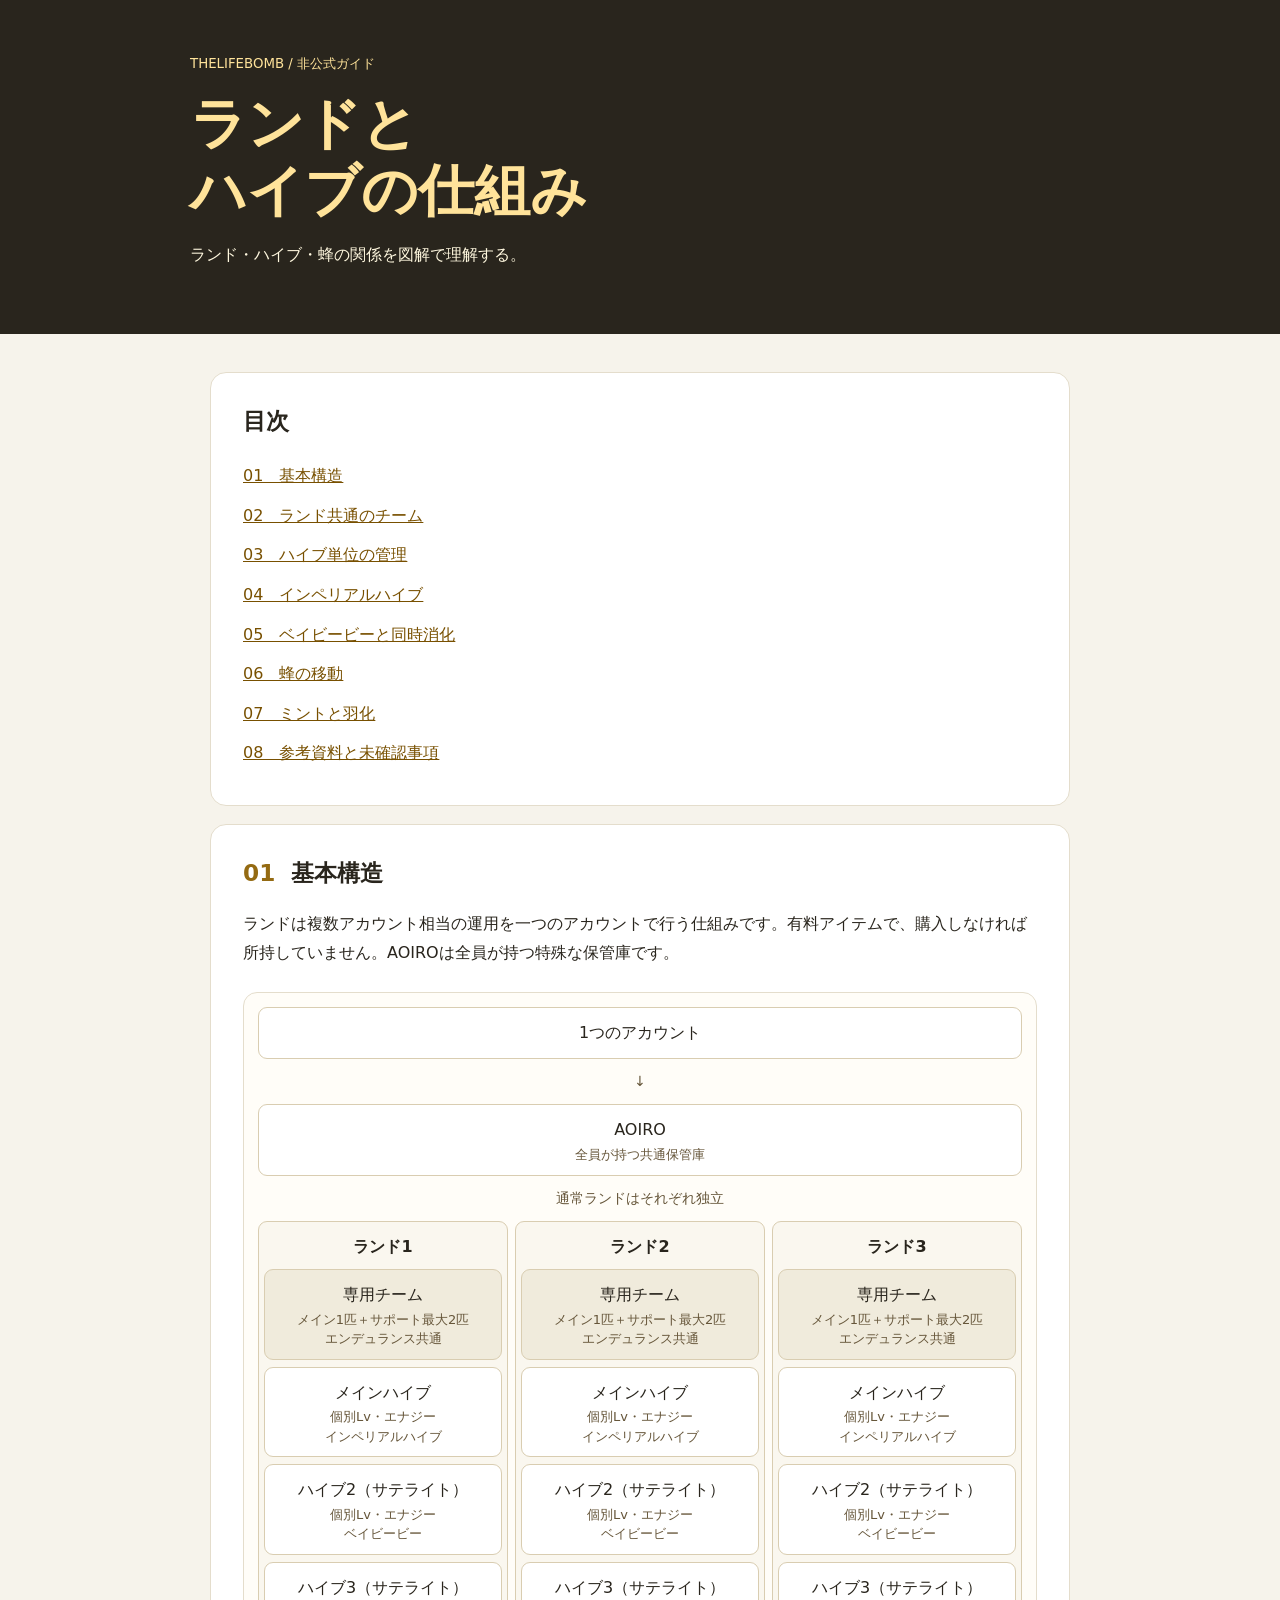
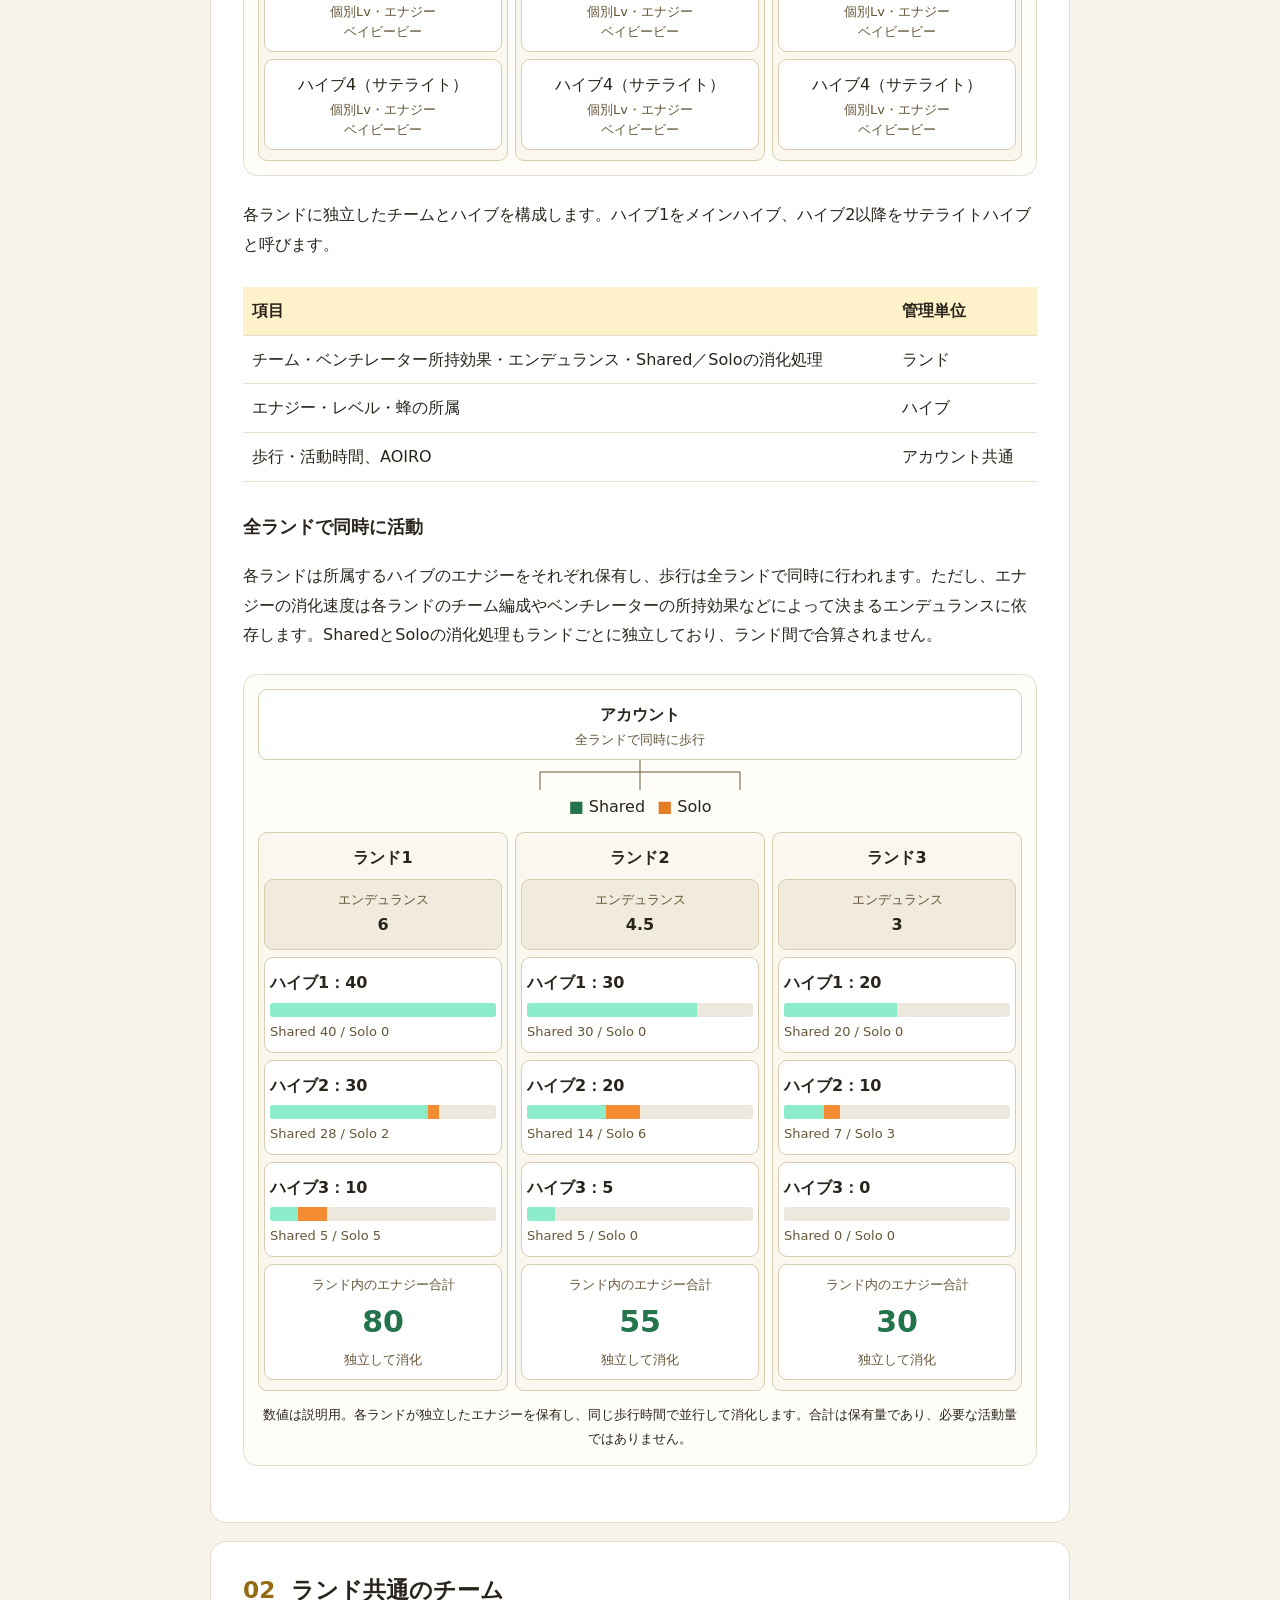
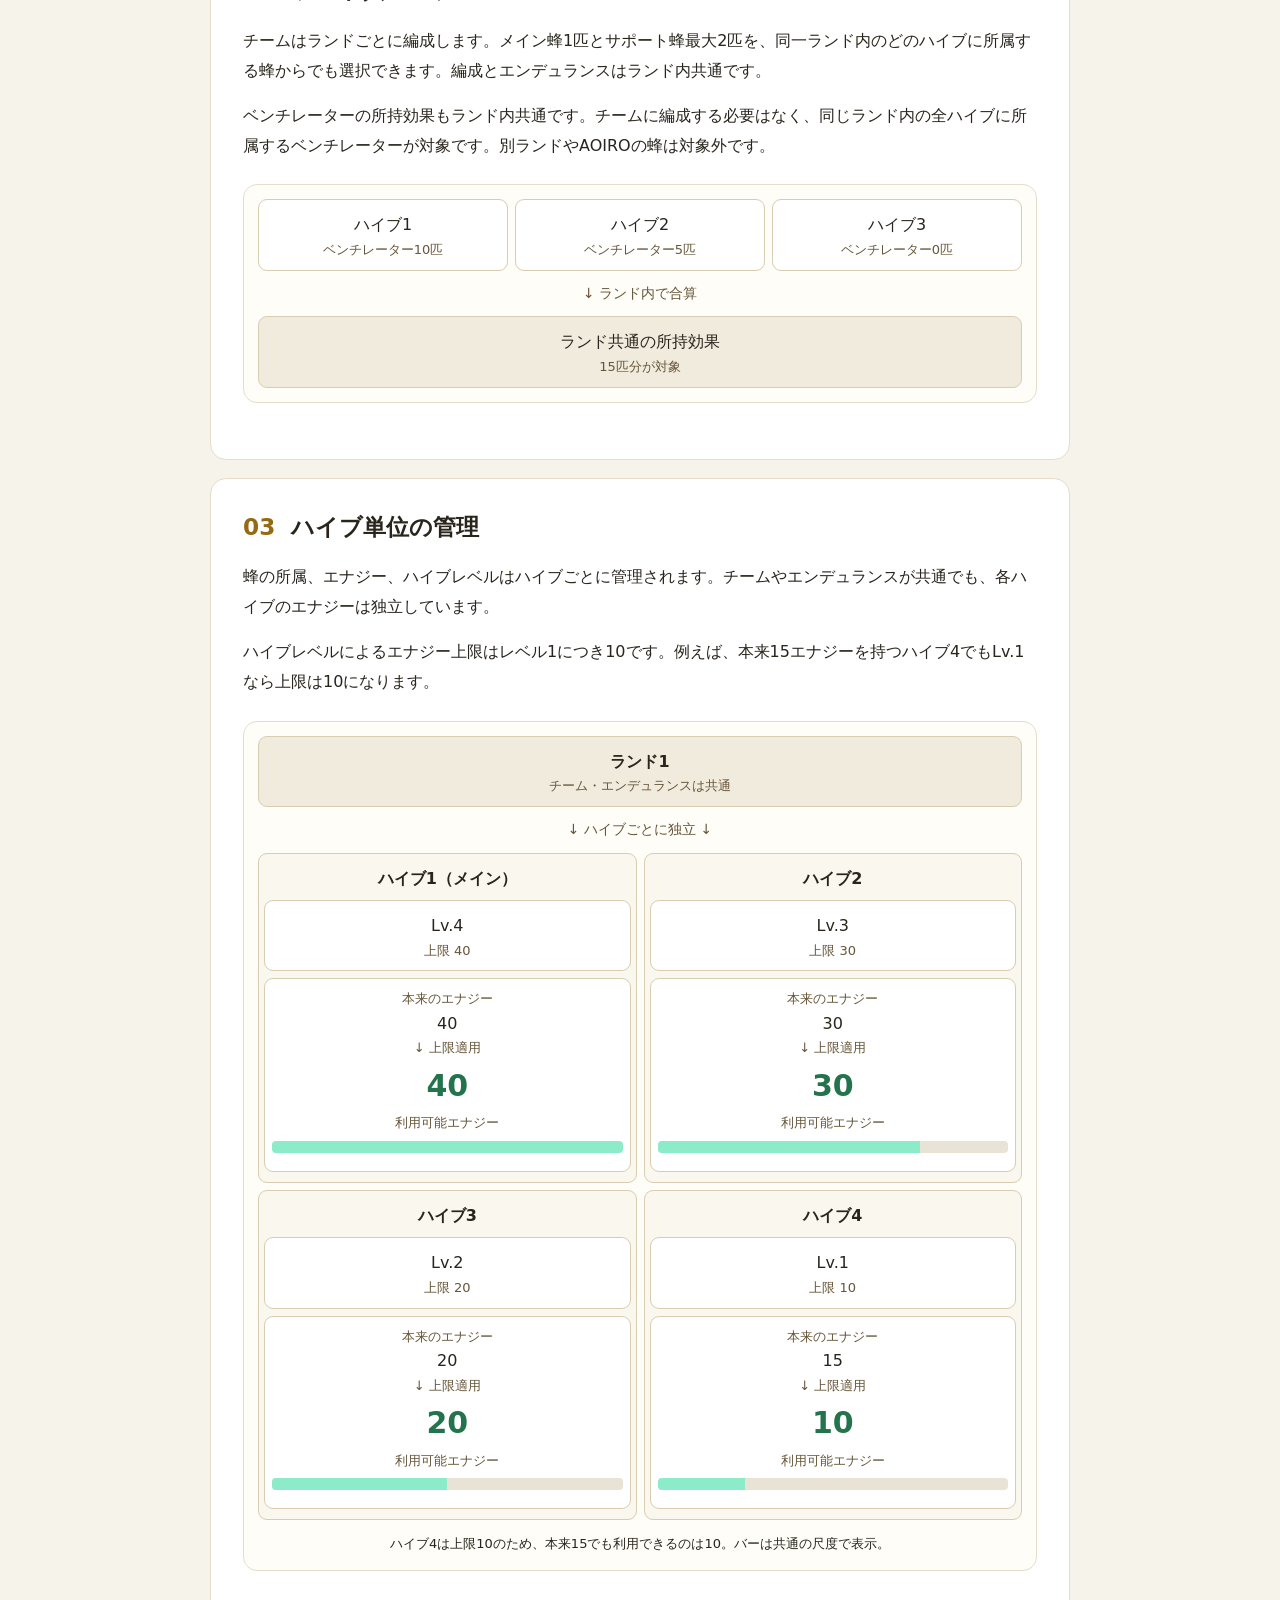
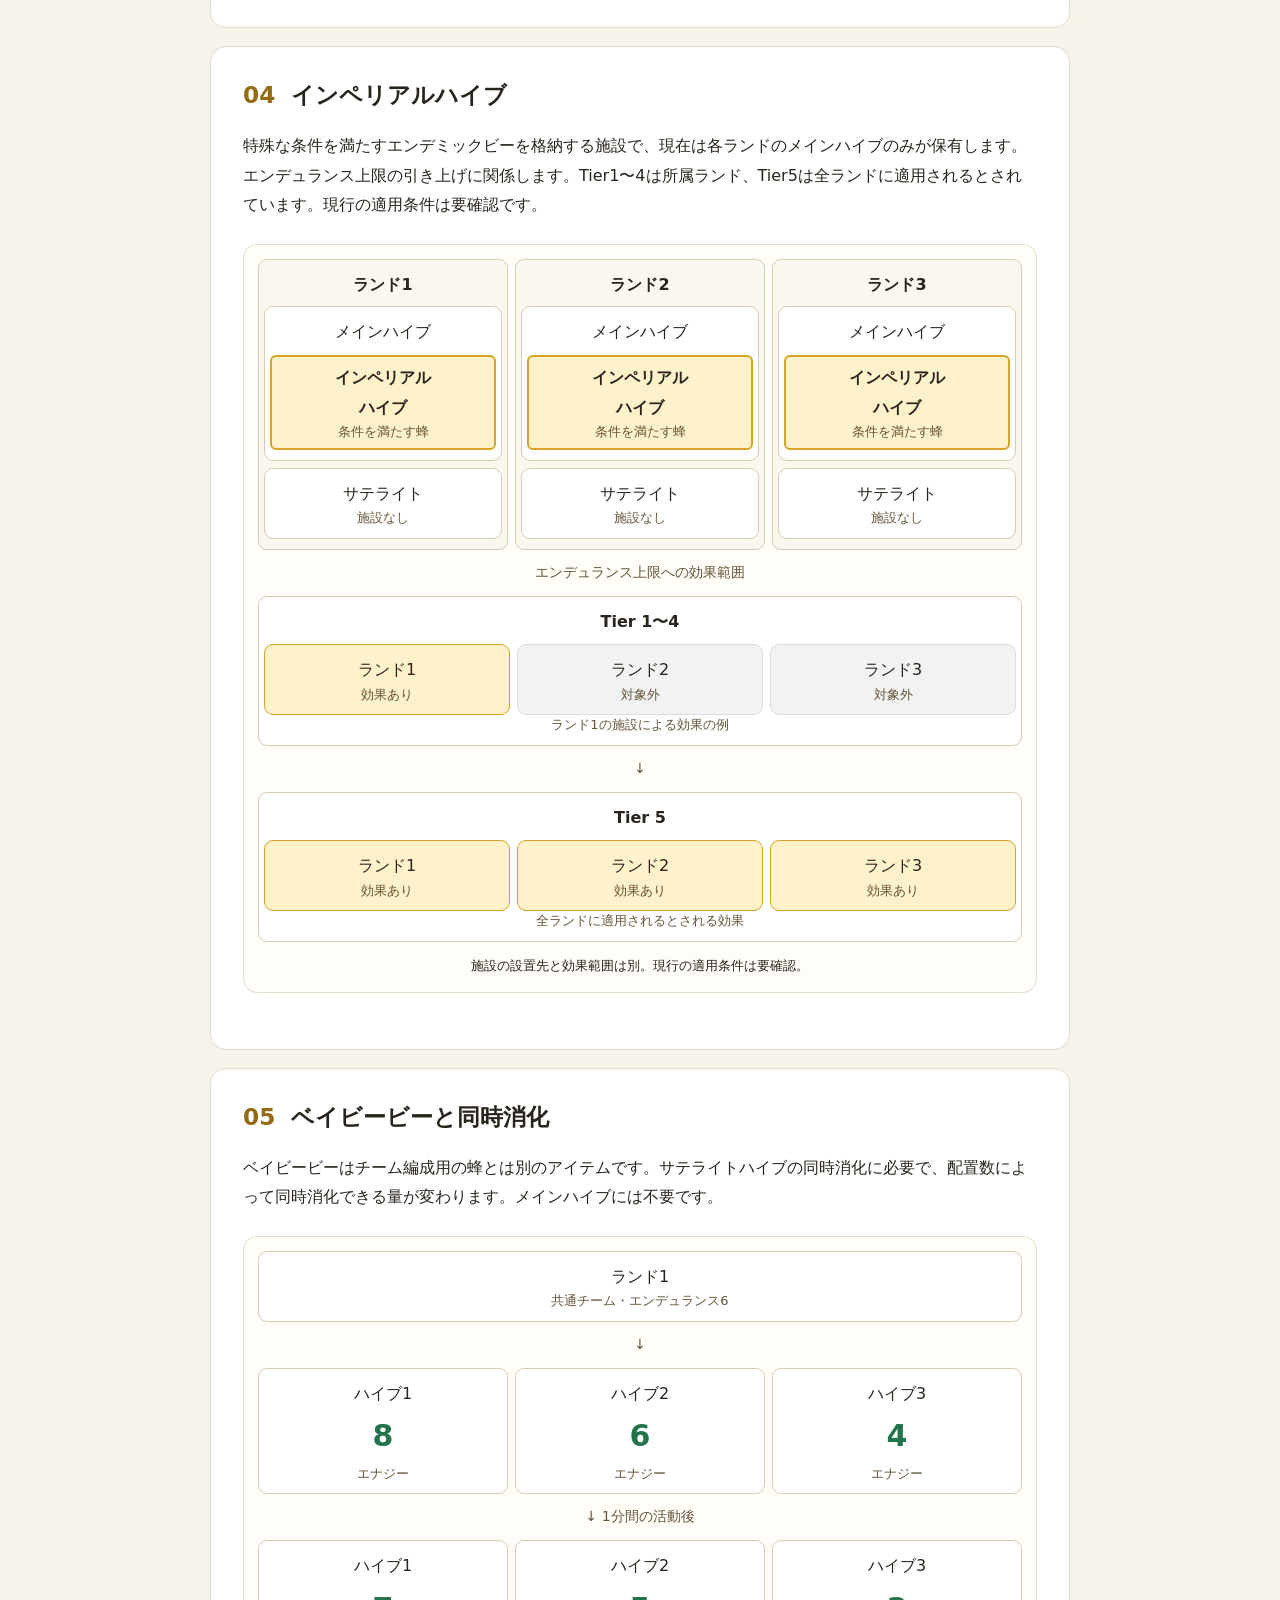
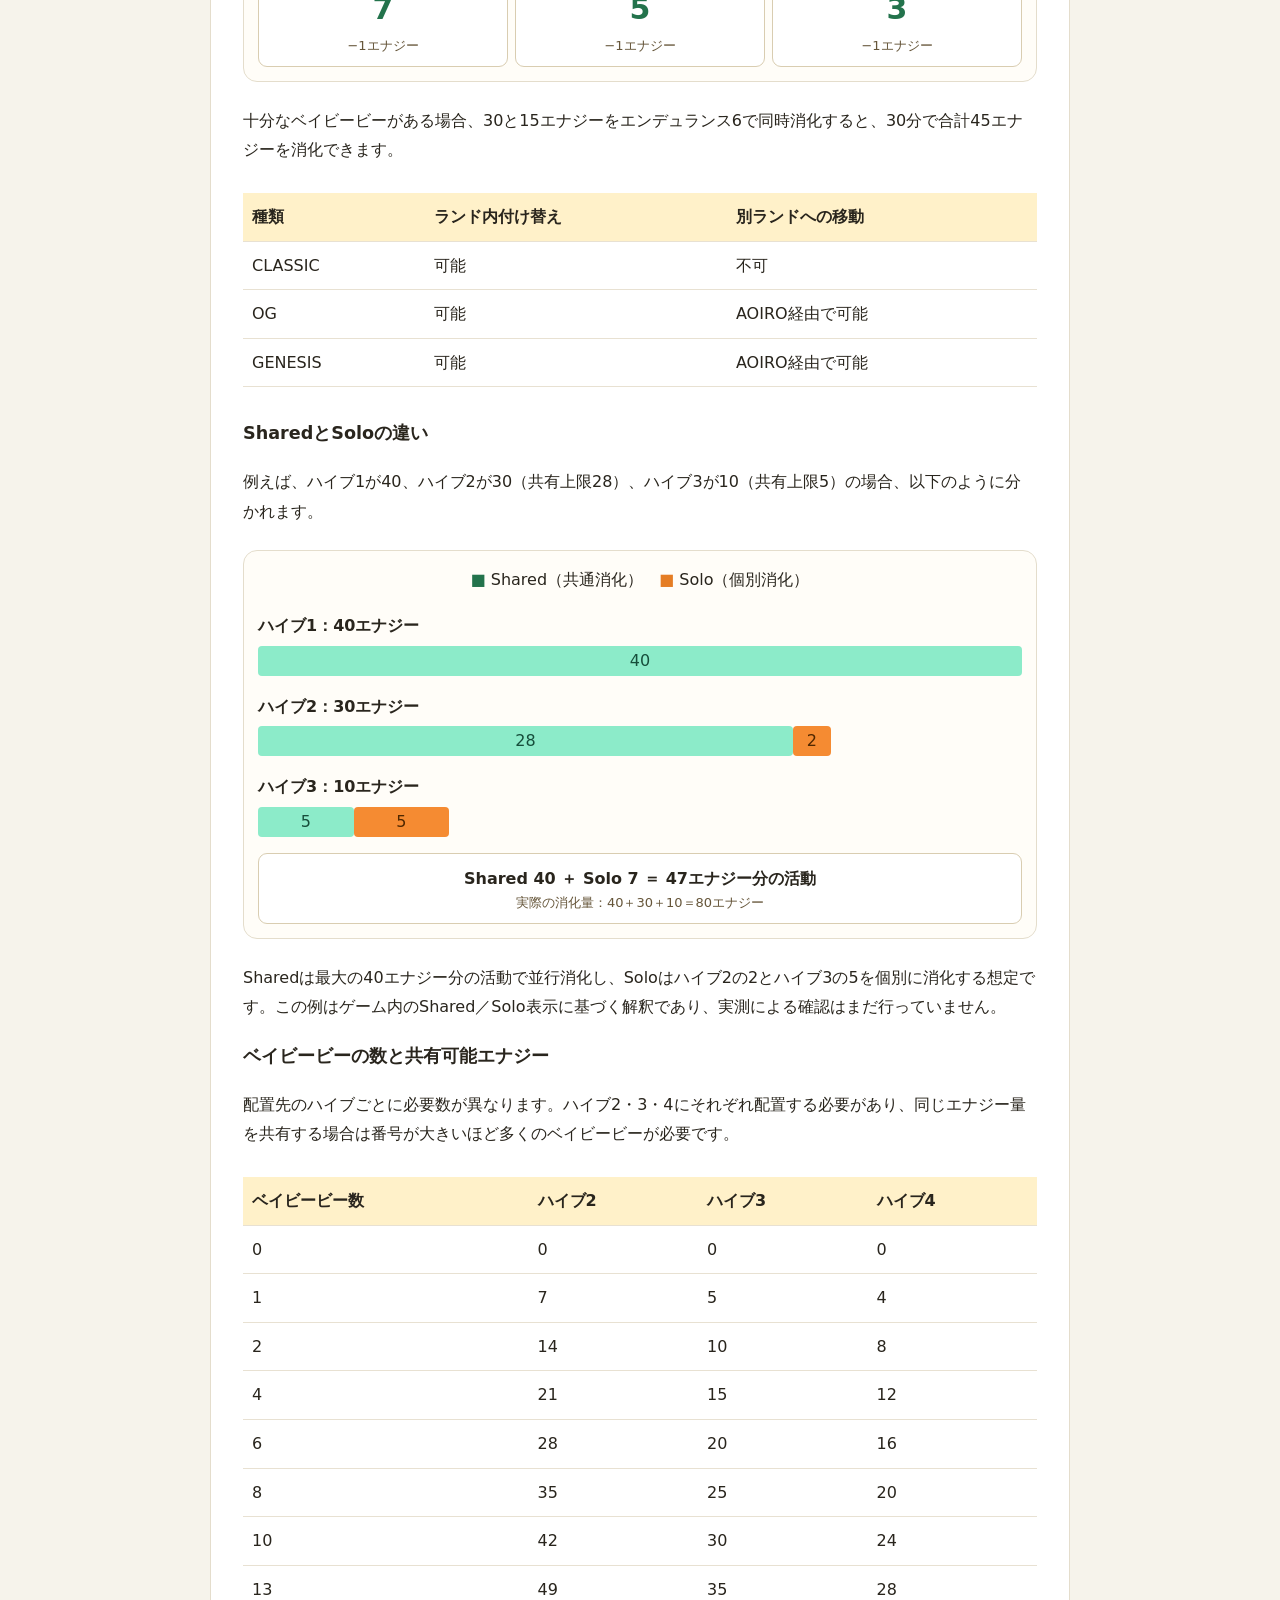
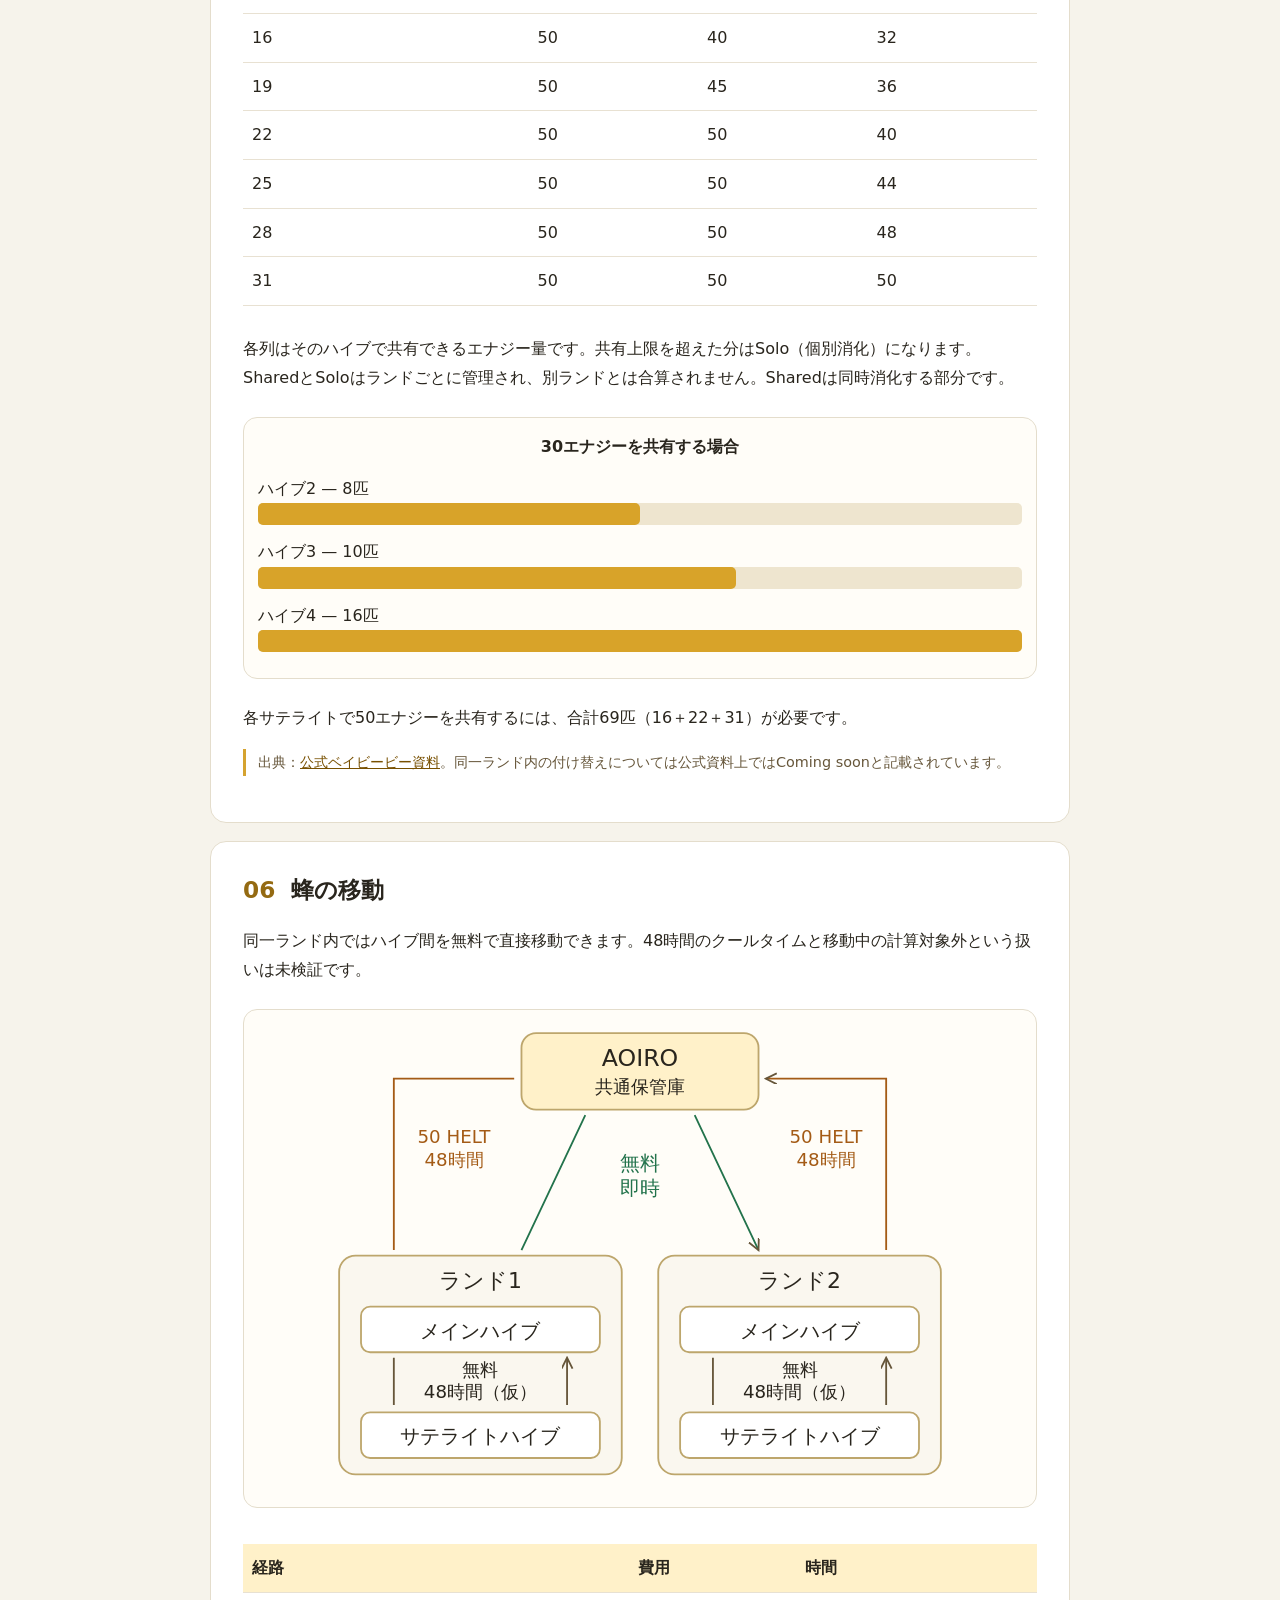
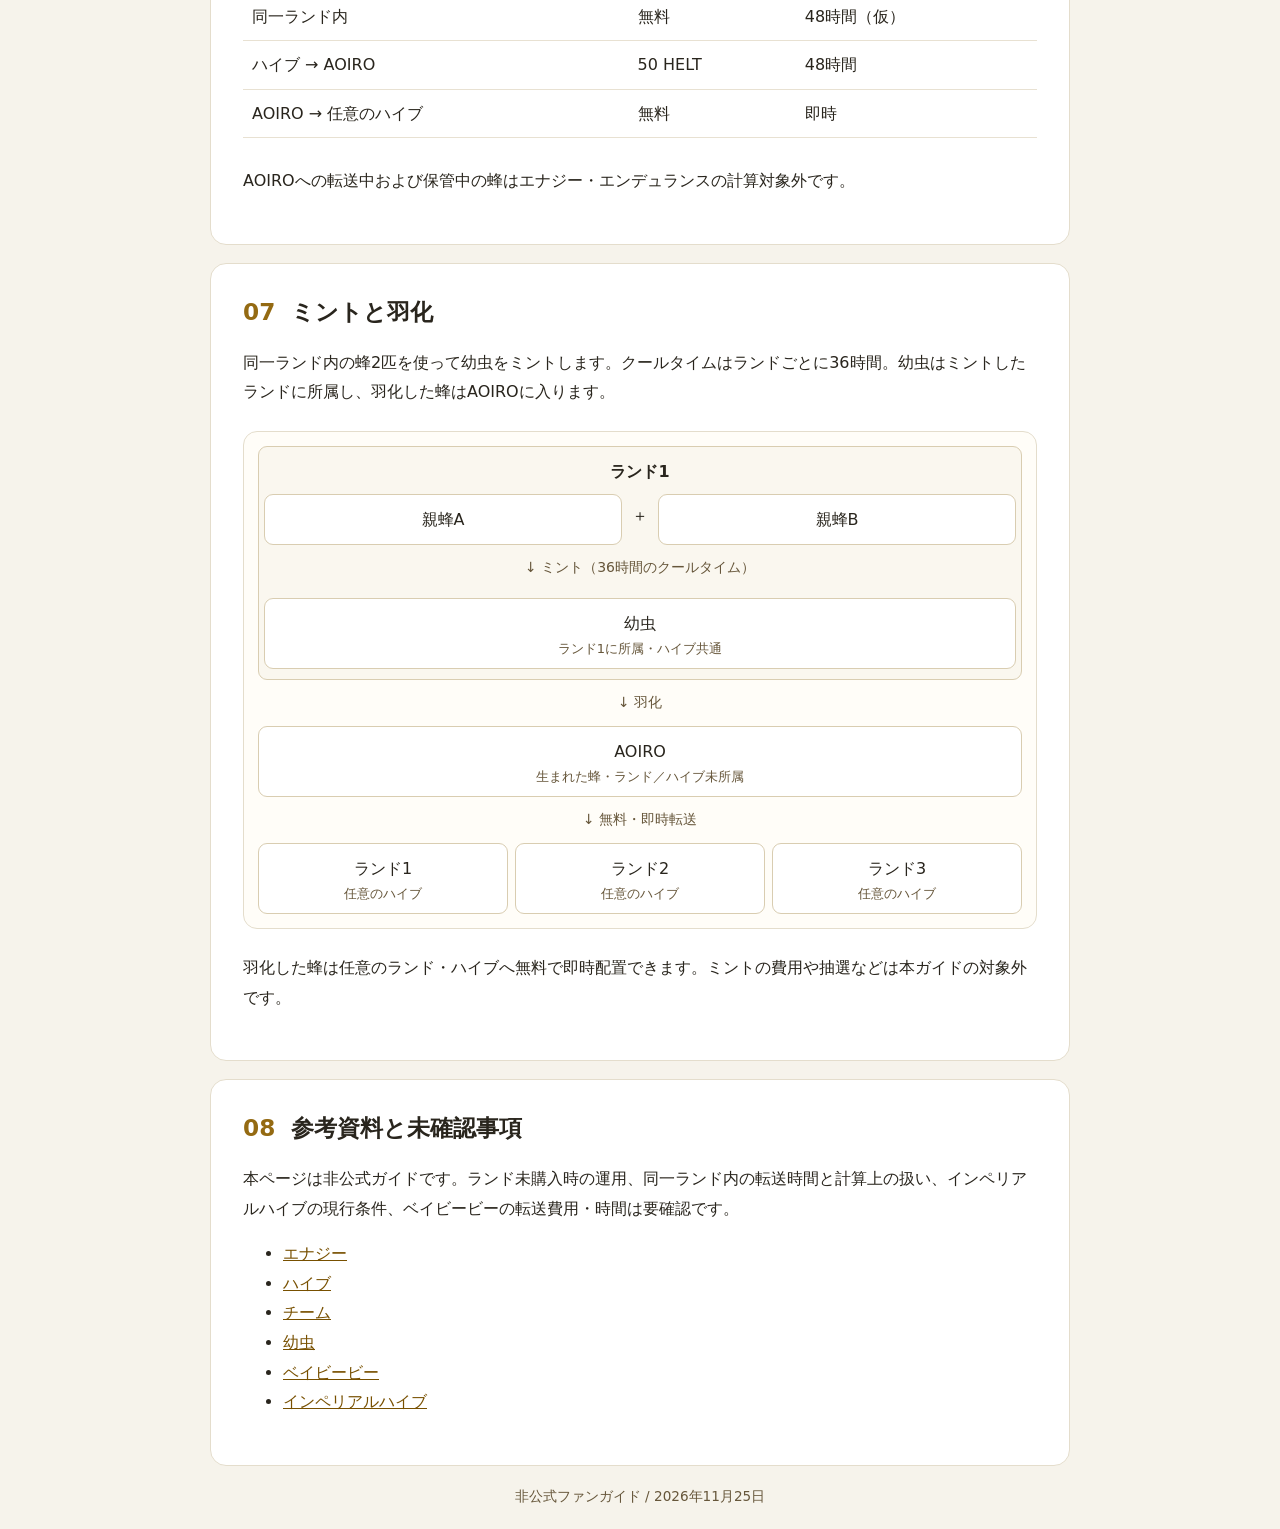
==== commit eda4dadd: "Show separate energy reserves for each land" ====
--- a/thelifebomb-guide/index.html
+++ b/thelifebomb-guide/index.html
@@ -1 +1 @@
-<!doctype html><html lang="ja"><head><meta charset="utf-8"><meta name="viewport" content="width=device-width, initial-scale=1"><title>TheLifeBomb ランド・ハイブ解説</title><link rel="stylesheet" href="css/style.css"><style>.diagram{margin:24px 0;padding:14px;border:1px solid #e4ddcc;border-radius:14px;background:#fffdf8;text-align:center}.diagram svg{width:100%;height:auto;max-width:620px}.node,.land{border:1px solid #d9cdb1;border-radius:9px;padding:10px 5px;background:white;min-width:0;overflow-wrap:anywhere}.node small{display:block;font-size:clamp(10px,2.4vw,13px);line-height:1.5;color:#66563a}.landgrid{display:grid;grid-template-columns:repeat(3,minmax(0,1fr));gap:7px}.land{background:#faf7ef;font-size:clamp(11px,2.7vw,16px)}.land .node{margin-top:7px}.team{background:#f0ebdc}.down{padding:10px 0;color:#66563a;font-size:14px}.number{display:block;font-size:30px;color:#23734c}.parents{display:flex;align-items:center;justify-content:center;gap:10px}.parents .node{flex:1}@media(max-width:480px){.diagram{padding:8px}.landgrid{gap:4px}.land,.node{padding:6px 3px}main{padding:10px}}</style></head><body><header><div class="wrap"><small>THELIFEBOMB / 非公式ガイド</small><h1>ランドと<br>ハイブの仕組み</h1><p>ランド・ハイブ・蜂の関係を図解で理解する。</p></div></header><main class="wrap"><nav aria-label="目次"><h2>目次</h2><a href="#s0">01　基本構造</a><a href="#s1">02　ランド共通のチーム</a><a href="#s2">03　ハイブ単位の管理</a><a href="#s3">04　インペリアルハイブ</a><a href="#s4">05　ベイビービーと同時消化</a><a href="#s5">06　蜂の移動</a><a href="#s6">07　ミントと羽化</a><a href="#s8">08　参考資料と未確認事項</a></nav><section id="s0"><h2><span>01</span> 基本構造</h2><p>ランドは複数アカウント相当の運用を一つのアカウントで行う仕組みです。有料アイテムで、購入しなければ所持していません。AOIROは全員が持つ特殊な保管庫です。</p><figure class="diagram"><div class="node">1つのアカウント</div><div class="down">↓</div><div class="node">AOIRO <small>全員が持つ共通保管庫</small></div><div class="down">通常ランドはそれぞれ独立</div><div class="landgrid"><div class="land"><b>ランド1</b><div class="node team">専用チーム<small>メイン1匹＋サポート最大2匹</small><small>エンデュランス共通</small></div><div class="node">メインハイブ<small>個別Lv・エナジー</small><small>インペリアルハイブ</small></div><div class="node">ハイブ2（サテライト）<small>個別Lv・エナジー</small><small>ベイビービー</small></div><div class="node">ハイブ3（サテライト）<small>個別Lv・エナジー</small><small>ベイビービー</small></div><div class="node">ハイブ4（サテライト）<small>個別Lv・エナジー</small><small>ベイビービー</small></div></div><div class="land"><b>ランド2</b><div class="node team">専用チーム<small>メイン1匹＋サポート最大2匹</small><small>エンデュランス共通</small></div><div class="node">メインハイブ<small>個別Lv・エナジー</small><small>インペリアルハイブ</small></div><div class="node">ハイブ2（サテライト）<small>個別Lv・エナジー</small><small>ベイビービー</small></div><div class="node">ハイブ3（サテライト）<small>個別Lv・エナジー</small><small>ベイビービー</small></div><div class="node">ハイブ4（サテライト）<small>個別Lv・エナジー</small><small>ベイビービー</small></div></div><div class="land"><b>ランド3</b><div class="node team">専用チーム<small>メイン1匹＋サポート最大2匹</small><small>エンデュランス共通</small></div><div class="node">メインハイブ<small>個別Lv・エナジー</small><small>インペリアルハイブ</small></div><div class="node">ハイブ2（サテライト）<small>個別Lv・エナジー</small><small>ベイビービー</small></div><div class="node">ハイブ3（サテライト）<small>個別Lv・エナジー</small><small>ベイビービー</small></div><div class="node">ハイブ4（サテライト）<small>個別Lv・エナジー</small><small>ベイビービー</small></div></div></div></figure><p>各ランドに独立したチームとハイブを構成します。ハイブ1をメインハイブ、ハイブ2以降をサテライトハイブと呼びます。</p><div class="table"><table><thead><tr><th>項目</th><th>管理単位</th></tr></thead><tbody><tr><td>チーム・ベンチレーター所持効果・エンデュランス・Shared／Soloの消化処理</td><td>ランド</td></tr><tr><td>エナジー・レベル・蜂の所属</td><td>ハイブ</td></tr><tr><td>歩行・活動時間、AOIRO</td><td>アカウント共通</td></tr></tbody></table></div><h3>全ランドで同時に活動</h3><p>歩行は全ランドで同時に行われます。ただし、エナジーの消化速度は各ランドのチーム編成やベンチレーターの所持効果などによって決まるエンデュランスに依存します。SharedとSoloの消化処理もランドごとに独立しており、ランド間で合算されません。</p><figure class="diagram"><div class="node"><b>アカウント</b><small>全ランドで同時に歩行</small></div><div class="down">↓　同じ活動時間　↓</div><div class="landgrid"><div class="land"><b>ランド1</b><div class="node team">専用チーム<small>ベンチレーター所持効果</small></div><div class="down">↓</div><div class="node"><small>エンデュランス</small><strong class="number">6</strong></div><div class="node"><small>1分間の消化量</small><strong class="number">1</strong></div><div class="node">Shared / Solo<small>ランド内で独立処理</small></div></div><div class="land"><b>ランド2</b><div class="node team">専用チーム<small>ベンチレーター所持効果</small></div><div class="down">↓</div><div class="node"><small>エンデュランス</small><strong class="number">4.5</strong></div><div class="node"><small>1分間の消化量</small><strong class="number">0.75</strong></div><div class="node">Shared / Solo<small>ランド内で独立処理</small></div></div><div class="land"><b>ランド3</b><div class="node team">専用チーム<small>ベンチレーター所持効果</small></div><div class="down">↓</div><div class="node"><small>エンデュランス</small><strong class="number">3</strong></div><div class="node"><small>1分間の消化量</small><strong class="number">0.5</strong></div><div class="node">Shared / Solo<small>ランド内で独立処理</small></div></div></div><figcaption style="margin-top:12px;font-size:13px">数値は説明用。同じ活動時間でも、ランドごとのエンデュランスによって消化量が異なります。</figcaption></figure></section><section id="s1"><h2><span>02</span> ランド共通のチーム</h2><p>チームはランドごとに編成します。メイン蜂1匹とサポート蜂最大2匹を、同一ランド内のどのハイブに所属する蜂からでも選択できます。編成とエンデュランスはランド内共通です。</p><p>ベンチレーターの所持効果もランド内共通です。チームに編成する必要はなく、同じランド内の全ハイブに所属するベンチレーターが対象です。別ランドやAOIROの蜂は対象外です。</p><figure class="diagram"><div class="landgrid"><div class="node">ハイブ1<small>ベンチレーター10匹</small></div><div class="node">ハイブ2<small>ベンチレーター5匹</small></div><div class="node">ハイブ3<small>ベンチレーター0匹</small></div></div><div class="down">↓ ランド内で合算</div><div class="node team">ランド共通の所持効果<small>15匹分が対象</small></div></figure></section><section id="s2"><h2><span>03</span> ハイブ単位の管理</h2><p>蜂の所属、エナジー、ハイブレベルはハイブごとに管理されます。チームやエンデュランスが共通でも、各ハイブのエナジーは独立しています。</p><p>ハイブレベルによるエナジー上限はレベル1につき10です。例えば、本来15エナジーを持つハイブ4でもLv.1なら上限は10になります。</p><figure class="diagram"><div class="node team"><b>ランド1</b><small>チーム・エンデュランスは共通</small></div><div class="down">↓ ハイブごとに独立 ↓</div><div class="landgrid" style="grid-template-columns:repeat(2,minmax(0,1fr))"><div class="land"><b>ハイブ1（メイン）</b><div class="node">Lv.4<small>上限 40</small></div><div class="node"><small>本来のエナジー</small>40<small>↓ 上限適用</small><strong class="number">40</strong><small>利用可能エナジー</small><div style="height:12px;background:#e9e3d5;border-radius:4px;overflow:hidden;margin:8px 2px"><div style="height:100%;width:100%;background:#8cebc9"></div></div></div></div><div class="land"><b>ハイブ2</b><div class="node">Lv.3<small>上限 30</small></div><div class="node"><small>本来のエナジー</small>30<small>↓ 上限適用</small><strong class="number">30</strong><small>利用可能エナジー</small><div style="height:12px;background:#e9e3d5;border-radius:4px;overflow:hidden;margin:8px 2px"><div style="height:100%;width:75%;background:#8cebc9"></div></div></div></div><div class="land"><b>ハイブ3</b><div class="node">Lv.2<small>上限 20</small></div><div class="node"><small>本来のエナジー</small>20<small>↓ 上限適用</small><strong class="number">20</strong><small>利用可能エナジー</small><div style="height:12px;background:#e9e3d5;border-radius:4px;overflow:hidden;margin:8px 2px"><div style="height:100%;width:50%;background:#8cebc9"></div></div></div></div><div class="land"><b>ハイブ4</b><div class="node">Lv.1<small>上限 10</small></div><div class="node"><small>本来のエナジー</small>15<small>↓ 上限適用</small><strong class="number">10</strong><small>利用可能エナジー</small><div style="height:12px;background:#e9e3d5;border-radius:4px;overflow:hidden;margin:8px 2px"><div style="height:100%;width:25%;background:#8cebc9"></div></div></div></div></div><figcaption style="margin-top:12px;font-size:13px">ハイブ4は上限10のため、本来15でも利用できるのは10。バーは共通の尺度で表示。</figcaption></figure></section><section id="s3"><h2><span>04</span> インペリアルハイブ</h2><p>特殊な条件を満たすエンデミックビーを格納する施設で、現在は各ランドのメインハイブのみが保有します。エンデュランス上限の引き上げに関係します。Tier1〜4は所属ランド、Tier5は全ランドに適用されるとされています。現行の適用条件は要確認です。</p><figure class="diagram"><div class="landgrid"><div class="land"><b>ランド1</b><div class="node">メインハイブ<div style="border:2px solid #d8a329;border-radius:6px;padding:6px 2px;margin-top:8px;background:#fff1c9"><b>インペリアル<br>ハイブ</b><small>条件を満たす蜂</small></div></div><div class="node">サテライト<small>施設なし</small></div></div><div class="land"><b>ランド2</b><div class="node">メインハイブ<div style="border:2px solid #d8a329;border-radius:6px;padding:6px 2px;margin-top:8px;background:#fff1c9"><b>インペリアル<br>ハイブ</b><small>条件を満たす蜂</small></div></div><div class="node">サテライト<small>施設なし</small></div></div><div class="land"><b>ランド3</b><div class="node">メインハイブ<div style="border:2px solid #d8a329;border-radius:6px;padding:6px 2px;margin-top:8px;background:#fff1c9"><b>インペリアル<br>ハイブ</b><small>条件を満たす蜂</small></div></div><div class="node">サテライト<small>施設なし</small></div></div></div><div class="down">エンデュランス上限への効果範囲</div><div class="node"><b>Tier 1〜4</b><div class="landgrid" style="margin-top:8px"><div class="node" style="background:#fff1c9;border-color:#d8a329">ランド1<small>効果あり</small></div><div class="node" style="background:#f2f2f2;border-color:#ddd">ランド2<small>対象外</small></div><div class="node" style="background:#f2f2f2;border-color:#ddd">ランド3<small>対象外</small></div></div><small>ランド1の施設による効果の例</small></div><div class="down">↓</div><div class="node"><b>Tier 5</b><div class="landgrid" style="margin-top:8px"><div class="node" style="background:#fff1c9;border-color:#d8a329">ランド1<small>効果あり</small></div><div class="node" style="background:#fff1c9;border-color:#d8a329">ランド2<small>効果あり</small></div><div class="node" style="background:#fff1c9;border-color:#d8a329">ランド3<small>効果あり</small></div></div><small>全ランドに適用されるとされる効果</small></div><figcaption style="margin-top:12px;font-size:13px">施設の設置先と効果範囲は別。現行の適用条件は要確認。</figcaption></figure></section><section id="s4"><h2><span>05</span> ベイビービーと同時消化</h2><p>ベイビービーはチーム編成用の蜂とは別のアイテムです。サテライトハイブの同時消化に必要で、配置数によって同時消化できる量が変わります。メインハイブには不要です。</p><figure class="diagram"><div class="node">ランド1<small>共通チーム・エンデュランス6</small></div><div class="down">↓</div><div class="landgrid"><div class="node">ハイブ1<strong class="number">8</strong><small>エナジー</small></div><div class="node">ハイブ2<strong class="number">6</strong><small>エナジー</small></div><div class="node">ハイブ3<strong class="number">4</strong><small>エナジー</small></div></div><div class="down">↓ 1分間の活動後</div><div class="landgrid"><div class="node">ハイブ1<strong class="number">7</strong><small>−1エナジー</small></div><div class="node">ハイブ2<strong class="number">5</strong><small>−1エナジー</small></div><div class="node">ハイブ3<strong class="number">3</strong><small>−1エナジー</small></div></div></figure><p>十分なベイビービーがある場合、30と15エナジーをエンデュランス6で同時消化すると、30分で合計45エナジーを消化できます。</p><div class="table"><table><thead><tr><th>種類</th><th>ランド内付け替え</th><th>別ランドへの移動</th></tr></thead><tbody><tr><td>CLASSIC</td><td>可能</td><td>不可</td></tr><tr><td>OG</td><td>可能</td><td>AOIRO経由で可能</td></tr><tr><td>GENESIS</td><td>可能</td><td>AOIRO経由で可能</td></tr></tbody></table></div><h3>SharedとSoloの違い</h3><p>例えば、ハイブ1が40、ハイブ2が30（共有上限28）、ハイブ3が10（共有上限5）の場合、以下のように分かれます。</p><figure class="diagram"><div style="display:flex;justify-content:center;gap:16px;flex-wrap:wrap"><span><b style="color:#23734c">■</b> Shared（共通消化）</span><span><b style="color:#e57d24">■</b> Solo（個別消化）</span></div><div style="margin:16px 0;text-align:left"><b>ハイブ1：40エナジー</b><div style="display:flex;height:30px;margin-top:5px"><div style="width:100%;background:#8cebc9;color:#164e3b;text-align:center;border-radius:4px;line-height:30px">40</div></div></div><div style="margin:16px 0;text-align:left"><b>ハイブ2：30エナジー</b><div style="display:flex;height:30px;margin-top:5px"><div style="width:70%;background:#8cebc9;color:#164e3b;text-align:center;border-radius:4px;line-height:30px">28</div><div style="width:5%;background:#f58b32;color:#512800;text-align:center;border-radius:4px;line-height:30px">2</div></div></div><div style="margin:16px 0;text-align:left"><b>ハイブ3：10エナジー</b><div style="display:flex;height:30px;margin-top:5px"><div style="width:12.5%;background:#8cebc9;color:#164e3b;text-align:center;border-radius:4px;line-height:30px">5</div><div style="width:12.5%;background:#f58b32;color:#512800;text-align:center;border-radius:4px;line-height:30px">5</div></div></div><div class="node"><b>Shared 40 ＋ Solo 7 ＝ 47エナジー分の活動</b><small>実際の消化量：40＋30＋10＝80エナジー</small></div></figure><p>Sharedは最大の40エナジー分の活動で並行消化し、Soloはハイブ2の2とハイブ3の5を個別に消化する想定です。この例はゲーム内のShared／Solo表示に基づく解釈であり、実測による確認はまだ行っていません。</p><h3>ベイビービーの数と共有可能エナジー</h3><p>配置先のハイブごとに必要数が異なります。ハイブ2・3・4にそれぞれ配置する必要があり、同じエナジー量を共有する場合は番号が大きいほど多くのベイビービーが必要です。</p><div class="table"><table><thead><tr><th>ベイビービー数</th><th>ハイブ2</th><th>ハイブ3</th><th>ハイブ4</th></tr></thead><tbody><tr><td>0</td><td>0</td><td>0</td><td>0</td></tr><tr><td>1</td><td>7</td><td>5</td><td>4</td></tr><tr><td>2</td><td>14</td><td>10</td><td>8</td></tr><tr><td>4</td><td>21</td><td>15</td><td>12</td></tr><tr><td>6</td><td>28</td><td>20</td><td>16</td></tr><tr><td>8</td><td>35</td><td>25</td><td>20</td></tr><tr><td>10</td><td>42</td><td>30</td><td>24</td></tr><tr><td>13</td><td>49</td><td>35</td><td>28</td></tr><tr><td>16</td><td>50</td><td>40</td><td>32</td></tr><tr><td>19</td><td>50</td><td>45</td><td>36</td></tr><tr><td>22</td><td>50</td><td>50</td><td>40</td></tr><tr><td>25</td><td>50</td><td>50</td><td>44</td></tr><tr><td>28</td><td>50</td><td>50</td><td>48</td></tr><tr><td>31</td><td>50</td><td>50</td><td>50</td></tr></tbody></table></div><p>各列はそのハイブで共有できるエナジー量です。共有上限を超えた分はSolo（個別消化）になります。SharedとSoloはランドごとに管理され、別ランドとは合算されません。Sharedは同時消化する部分です。</p><figure class="diagram"><b>30エナジーを共有する場合</b><div style="margin:12px 0;text-align:left">ハイブ2 — 8匹<div style="background:#eee5cf;border-radius:5px;height:22px"><div style="width:50%;background:#d8a329;height:100%;border-radius:5px"></div></div></div><div style="margin:12px 0;text-align:left">ハイブ3 — 10匹<div style="background:#eee5cf;border-radius:5px;height:22px"><div style="width:62.5%;background:#d8a329;height:100%;border-radius:5px"></div></div></div><div style="margin:12px 0;text-align:left">ハイブ4 — 16匹<div style="background:#eee5cf;border-radius:5px;height:22px"><div style="width:100%;background:#d8a329;height:100%;border-radius:5px"></div></div></div></figure><p>各サテライトで50エナジーを共有するには、合計69匹（16＋22＋31）が必要です。</p><p class="note">出典：<a href="https://the-life-bomb.gitbook.io/whitepaper/play-to-earn/apiary-archipelago/baby-bee/overview">公式ベイビービー資料</a>。同一ランド内の付け替えについては公式資料上ではComing soonと記載されています。</p></section><section id="s5"><h2><span>06</span> 蜂の移動</h2><p>同一ランド内ではハイブ間を無料で直接移動できます。48時間のクールタイムと移動中の計算対象外という扱いは未検証です。</p><figure class="diagram"><svg viewBox="0 0 340 252" role="img" aria-label="AOIRO経由のランド間移動とランド内移動"><defs><marker id="a" markerHeight="7" markerWidth="7" orient="auto" refX="6" refY="3"><path d="M0 0 L6 3 L0 6" fill="none" stroke="#66563a"/></marker></defs><g fill="#29251d" text-anchor="middle"><rect x="105" y="5" width="130" height="42" rx="8" fill="#fff1c9" stroke="#bda66c"/><text x="170" y="23" font-size="13">AOIRO</text><text x="170" y="38" font-size="10">共通保管庫</text><rect x="5" y="127" width="155" height="120" rx="9" stroke="#bda66c" fill="#faf7ef"/><text x="82.5" y="145" font-size="12">ランド1</text><rect x="17" y="155" width="131" height="25" rx="5" stroke="#bda66c" fill="white"/><text x="82.5" y="172" font-size="11">メインハイブ</text><rect x="17" y="213" width="131" height="25" rx="5" stroke="#bda66c" fill="white"/><text x="82.5" y="230" font-size="11">サテライトハイブ</text><path d="M35 183 V209 M130 209 V183" stroke="#66563a" marker-end="url(#a)" fill="none"/><text x="82.5" y="193" font-size="10">無料</text><text x="82.5" y="205" font-size="10">48時間（仮）</text><rect x="180" y="127" width="155" height="120" rx="9" stroke="#bda66c" fill="#faf7ef"/><text x="257.5" y="145" font-size="12">ランド2</text><rect x="192" y="155" width="131" height="25" rx="5" stroke="#bda66c" fill="white"/><text x="257.5" y="172" font-size="11">メインハイブ</text><rect x="192" y="213" width="131" height="25" rx="5" stroke="#bda66c" fill="white"/><text x="257.5" y="230" font-size="11">サテライトハイブ</text><path d="M210 183 V209 M305 209 V183" stroke="#66563a" marker-end="url(#a)" fill="none"/><text x="257.5" y="193" font-size="10">無料</text><text x="257.5" y="205" font-size="10">48時間（仮）</text><path d="M35 124 V30 H101 M305 124 V30 H239" stroke="#a45b16" marker-end="url(#a)" fill="none"/><path d="M140 50 L105 124 M200 50 L235 124" stroke="#23734c" marker-end="url(#a)" fill="none"/><g font-size="10" fill="#a45b16"><text x="68" y="65">50 HELT</text><text x="68" y="78">48時間</text><text x="272" y="65">50 HELT</text><text x="272" y="78">48時間</text></g><g font-size="11" fill="#23734c"><text x="170" y="80">無料</text><text x="170" y="94">即時</text></g></g></svg></figure><div class="table"><table><thead><tr><th>経路</th><th>費用</th><th>時間</th></tr></thead><tbody><tr><td>同一ランド内</td><td>無料</td><td>48時間（仮）</td></tr><tr><td>ハイブ → AOIRO</td><td>50 HELT</td><td>48時間</td></tr><tr><td>AOIRO → 任意のハイブ</td><td>無料</td><td>即時</td></tr></tbody></table></div><p>AOIROへの転送中および保管中の蜂はエナジー・エンデュランスの計算対象外です。</p></section><section id="s6"><h2><span>07</span> ミントと羽化</h2><p>同一ランド内の蜂2匹を使って幼虫をミントします。クールタイムはランドごとに36時間。幼虫はミントしたランドに所属し、羽化した蜂はAOIROに入ります。</p><figure class="diagram"><div class="land"><b>ランド1</b><div class="parents"><div class="node">親蜂A</div>＋<div class="node">親蜂B</div></div><div class="down">↓ ミント（36時間のクールタイム）</div><div class="node">幼虫<small>ランド1に所属・ハイブ共通</small></div></div><div class="down">↓ 羽化</div><div class="node">AOIRO<small>生まれた蜂・ランド／ハイブ未所属</small></div><div class="down">↓ 無料・即時転送</div><div class="landgrid"><div class="node">ランド1<small>任意のハイブ</small></div><div class="node">ランド2<small>任意のハイブ</small></div><div class="node">ランド3<small>任意のハイブ</small></div></div></figure><p>羽化した蜂は任意のランド・ハイブへ無料で即時配置できます。ミントの費用や抽選などは本ガイドの対象外です。</p></section><section id="s8"><h2><span>08</span> 参考資料と未確認事項</h2><p>本ページは非公式ガイドです。ランド未購入時の運用、同一ランド内の転送時間と計算上の扱い、インペリアルハイブの現行条件、ベイビービーの転送費用・時間は要確認です。</p><ul><li><a href="https://the-life-bomb.gitbook.io/whitepaper/move-to-earn/energy-cap">エナジー</a></li><li><a href="https://the-life-bomb.gitbook.io/whitepaper/play-to-earn/apiary-archipelago/infrastructures">ハイブ</a></li><li><a href="https://the-life-bomb.gitbook.io/whitepaper/move-to-earn/team-system/free-composition">チーム</a></li><li><a href="https://the-life-bomb.gitbook.io/whitepaper/move-to-earn/larvae/larvae">幼虫</a></li><li><a href="https://the-life-bomb.gitbook.io/whitepaper/play-to-earn/apiary-archipelago/baby-bee/overview">ベイビービー</a></li><li><a href="https://the-life-bomb.gitbook.io/whitepaper/play-to-earn/apiary-archipelago/the-imperial-hive/the-imperial-hive">インペリアルハイブ</a></li></ul></section><footer>非公式ファンガイド / 2026年11月25日</footer></main></body></html>+<!doctype html><html lang="ja"><head><meta charset="utf-8"><meta name="viewport" content="width=device-width, initial-scale=1"><title>TheLifeBomb ランド・ハイブ解説</title><link rel="stylesheet" href="css/style.css"><style>.diagram{margin:24px 0;padding:14px;border:1px solid #e4ddcc;border-radius:14px;background:#fffdf8;text-align:center}.diagram svg{width:100%;height:auto;max-width:620px}.node,.land{border:1px solid #d9cdb1;border-radius:9px;padding:10px 5px;background:white;min-width:0;overflow-wrap:anywhere}.node small{display:block;font-size:clamp(10px,2.4vw,13px);line-height:1.5;color:#66563a}.landgrid{display:grid;grid-template-columns:repeat(3,minmax(0,1fr));gap:7px}.land{background:#faf7ef;font-size:clamp(11px,2.7vw,16px)}.land .node{margin-top:7px}.team{background:#f0ebdc}.down{padding:10px 0;color:#66563a;font-size:14px}.number{display:block;font-size:30px;color:#23734c}.parents{display:flex;align-items:center;justify-content:center;gap:10px}.parents .node{flex:1}@media(max-width:480px){.diagram{padding:8px}.landgrid{gap:4px}.land,.node{padding:6px 3px}main{padding:10px}}</style></head><body><header><div class="wrap"><small>THELIFEBOMB / 非公式ガイド</small><h1>ランドと<br>ハイブの仕組み</h1><p>ランド・ハイブ・蜂の関係を図解で理解する。</p></div></header><main class="wrap"><nav aria-label="目次"><h2>目次</h2><a href="#s0">01　基本構造</a><a href="#s1">02　ランド共通のチーム</a><a href="#s2">03　ハイブ単位の管理</a><a href="#s3">04　インペリアルハイブ</a><a href="#s4">05　ベイビービーと同時消化</a><a href="#s5">06　蜂の移動</a><a href="#s6">07　ミントと羽化</a><a href="#s8">08　参考資料と未確認事項</a></nav><section id="s0"><h2><span>01</span> 基本構造</h2><p>ランドは複数アカウント相当の運用を一つのアカウントで行う仕組みです。有料アイテムで、購入しなければ所持していません。AOIROは全員が持つ特殊な保管庫です。</p><figure class="diagram"><div class="node">1つのアカウント</div><div class="down">↓</div><div class="node">AOIRO <small>全員が持つ共通保管庫</small></div><div class="down">通常ランドはそれぞれ独立</div><div class="landgrid"><div class="land"><b>ランド1</b><div class="node team">専用チーム<small>メイン1匹＋サポート最大2匹</small><small>エンデュランス共通</small></div><div class="node">メインハイブ<small>個別Lv・エナジー</small><small>インペリアルハイブ</small></div><div class="node">ハイブ2（サテライト）<small>個別Lv・エナジー</small><small>ベイビービー</small></div><div class="node">ハイブ3（サテライト）<small>個別Lv・エナジー</small><small>ベイビービー</small></div><div class="node">ハイブ4（サテライト）<small>個別Lv・エナジー</small><small>ベイビービー</small></div></div><div class="land"><b>ランド2</b><div class="node team">専用チーム<small>メイン1匹＋サポート最大2匹</small><small>エンデュランス共通</small></div><div class="node">メインハイブ<small>個別Lv・エナジー</small><small>インペリアルハイブ</small></div><div class="node">ハイブ2（サテライト）<small>個別Lv・エナジー</small><small>ベイビービー</small></div><div class="node">ハイブ3（サテライト）<small>個別Lv・エナジー</small><small>ベイビービー</small></div><div class="node">ハイブ4（サテライト）<small>個別Lv・エナジー</small><small>ベイビービー</small></div></div><div class="land"><b>ランド3</b><div class="node team">専用チーム<small>メイン1匹＋サポート最大2匹</small><small>エンデュランス共通</small></div><div class="node">メインハイブ<small>個別Lv・エナジー</small><small>インペリアルハイブ</small></div><div class="node">ハイブ2（サテライト）<small>個別Lv・エナジー</small><small>ベイビービー</small></div><div class="node">ハイブ3（サテライト）<small>個別Lv・エナジー</small><small>ベイビービー</small></div><div class="node">ハイブ4（サテライト）<small>個別Lv・エナジー</small><small>ベイビービー</small></div></div></div></figure><p>各ランドに独立したチームとハイブを構成します。ハイブ1をメインハイブ、ハイブ2以降をサテライトハイブと呼びます。</p><div class="table"><table><thead><tr><th>項目</th><th>管理単位</th></tr></thead><tbody><tr><td>チーム・ベンチレーター所持効果・エンデュランス・Shared／Soloの消化処理</td><td>ランド</td></tr><tr><td>エナジー・レベル・蜂の所属</td><td>ハイブ</td></tr><tr><td>歩行・活動時間、AOIRO</td><td>アカウント共通</td></tr></tbody></table></div><h3>全ランドで同時に活動</h3><p>各ランドは所属するハイブのエナジーをそれぞれ保有し、歩行は全ランドで同時に行われます。ただし、エナジーの消化速度は各ランドのチーム編成やベンチレーターの所持効果などによって決まるエンデュランスに依存します。SharedとSoloの消化処理もランドごとに独立しており、ランド間で合算されません。</p><figure class="diagram"><div class="node"><b>アカウント</b><small>全ランドで同時に歩行</small></div><svg viewBox="0 0 300 32" style="display:block;width:100%;height:32px;max-width:none" aria-hidden="true"><path d="M150 0 V12 H50 V30 M150 12 V30 M150 12 H250 V30" stroke="#66563a" fill="none"/></svg><div style="display:flex;justify-content:center;gap:12px;flex-wrap:wrap;margin-bottom:10px"><span><b style="color:#23734c">■</b> Shared</span><span><b style="color:#e57d24">■</b> Solo</span></div><div class="landgrid"><div class="land"><b>ランド1</b><div class="node team"><small>エンデュランス</small><b>6</b></div><div class="node" style="text-align:left"><b>ハイブ1：40</b><div style="display:flex;height:14px;margin:5px 0;background:#eee9df;border-radius:3px;overflow:hidden"><div style="width:100%;background:#8cebc9"></div><div style="width:0%;background:#f58b32"></div></div><small>Shared 40 / Solo 0</small></div><div class="node" style="text-align:left"><b>ハイブ2：30</b><div style="display:flex;height:14px;margin:5px 0;background:#eee9df;border-radius:3px;overflow:hidden"><div style="width:70%;background:#8cebc9"></div><div style="width:5%;background:#f58b32"></div></div><small>Shared 28 / Solo 2</small></div><div class="node" style="text-align:left"><b>ハイブ3：10</b><div style="display:flex;height:14px;margin:5px 0;background:#eee9df;border-radius:3px;overflow:hidden"><div style="width:12.5%;background:#8cebc9"></div><div style="width:12.5%;background:#f58b32"></div></div><small>Shared 5 / Solo 5</small></div><div class="node"><small>ランド内のエナジー合計</small><strong class="number">80</strong><small>独立して消化</small></div></div><div class="land"><b>ランド2</b><div class="node team"><small>エンデュランス</small><b>4.5</b></div><div class="node" style="text-align:left"><b>ハイブ1：30</b><div style="display:flex;height:14px;margin:5px 0;background:#eee9df;border-radius:3px;overflow:hidden"><div style="width:75%;background:#8cebc9"></div><div style="width:0%;background:#f58b32"></div></div><small>Shared 30 / Solo 0</small></div><div class="node" style="text-align:left"><b>ハイブ2：20</b><div style="display:flex;height:14px;margin:5px 0;background:#eee9df;border-radius:3px;overflow:hidden"><div style="width:35%;background:#8cebc9"></div><div style="width:15%;background:#f58b32"></div></div><small>Shared 14 / Solo 6</small></div><div class="node" style="text-align:left"><b>ハイブ3：5</b><div style="display:flex;height:14px;margin:5px 0;background:#eee9df;border-radius:3px;overflow:hidden"><div style="width:12.5%;background:#8cebc9"></div><div style="width:0%;background:#f58b32"></div></div><small>Shared 5 / Solo 0</small></div><div class="node"><small>ランド内のエナジー合計</small><strong class="number">55</strong><small>独立して消化</small></div></div><div class="land"><b>ランド3</b><div class="node team"><small>エンデュランス</small><b>3</b></div><div class="node" style="text-align:left"><b>ハイブ1：20</b><div style="display:flex;height:14px;margin:5px 0;background:#eee9df;border-radius:3px;overflow:hidden"><div style="width:50%;background:#8cebc9"></div><div style="width:0%;background:#f58b32"></div></div><small>Shared 20 / Solo 0</small></div><div class="node" style="text-align:left"><b>ハイブ2：10</b><div style="display:flex;height:14px;margin:5px 0;background:#eee9df;border-radius:3px;overflow:hidden"><div style="width:17.5%;background:#8cebc9"></div><div style="width:7.5%;background:#f58b32"></div></div><small>Shared 7 / Solo 3</small></div><div class="node" style="text-align:left"><b>ハイブ3：0</b><div style="display:flex;height:14px;margin:5px 0;background:#eee9df;border-radius:3px;overflow:hidden"><div style="width:0%;background:#8cebc9"></div><div style="width:0%;background:#f58b32"></div></div><small>Shared 0 / Solo 0</small></div><div class="node"><small>ランド内のエナジー合計</small><strong class="number">30</strong><small>独立して消化</small></div></div></div><figcaption style="margin-top:12px;font-size:13px">数値は説明用。各ランドが独立したエナジーを保有し、同じ歩行時間で並行して消化します。合計は保有量であり、必要な活動量ではありません。</figcaption></figure></section><section id="s1"><h2><span>02</span> ランド共通のチーム</h2><p>チームはランドごとに編成します。メイン蜂1匹とサポート蜂最大2匹を、同一ランド内のどのハイブに所属する蜂からでも選択できます。編成とエンデュランスはランド内共通です。</p><p>ベンチレーターの所持効果もランド内共通です。チームに編成する必要はなく、同じランド内の全ハイブに所属するベンチレーターが対象です。別ランドやAOIROの蜂は対象外です。</p><figure class="diagram"><div class="landgrid"><div class="node">ハイブ1<small>ベンチレーター10匹</small></div><div class="node">ハイブ2<small>ベンチレーター5匹</small></div><div class="node">ハイブ3<small>ベンチレーター0匹</small></div></div><div class="down">↓ ランド内で合算</div><div class="node team">ランド共通の所持効果<small>15匹分が対象</small></div></figure></section><section id="s2"><h2><span>03</span> ハイブ単位の管理</h2><p>蜂の所属、エナジー、ハイブレベルはハイブごとに管理されます。チームやエンデュランスが共通でも、各ハイブのエナジーは独立しています。</p><p>ハイブレベルによるエナジー上限はレベル1につき10です。例えば、本来15エナジーを持つハイブ4でもLv.1なら上限は10になります。</p><figure class="diagram"><div class="node team"><b>ランド1</b><small>チーム・エンデュランスは共通</small></div><div class="down">↓ ハイブごとに独立 ↓</div><div class="landgrid" style="grid-template-columns:repeat(2,minmax(0,1fr))"><div class="land"><b>ハイブ1（メイン）</b><div class="node">Lv.4<small>上限 40</small></div><div class="node"><small>本来のエナジー</small>40<small>↓ 上限適用</small><strong class="number">40</strong><small>利用可能エナジー</small><div style="height:12px;background:#e9e3d5;border-radius:4px;overflow:hidden;margin:8px 2px"><div style="height:100%;width:100%;background:#8cebc9"></div></div></div></div><div class="land"><b>ハイブ2</b><div class="node">Lv.3<small>上限 30</small></div><div class="node"><small>本来のエナジー</small>30<small>↓ 上限適用</small><strong class="number">30</strong><small>利用可能エナジー</small><div style="height:12px;background:#e9e3d5;border-radius:4px;overflow:hidden;margin:8px 2px"><div style="height:100%;width:75%;background:#8cebc9"></div></div></div></div><div class="land"><b>ハイブ3</b><div class="node">Lv.2<small>上限 20</small></div><div class="node"><small>本来のエナジー</small>20<small>↓ 上限適用</small><strong class="number">20</strong><small>利用可能エナジー</small><div style="height:12px;background:#e9e3d5;border-radius:4px;overflow:hidden;margin:8px 2px"><div style="height:100%;width:50%;background:#8cebc9"></div></div></div></div><div class="land"><b>ハイブ4</b><div class="node">Lv.1<small>上限 10</small></div><div class="node"><small>本来のエナジー</small>15<small>↓ 上限適用</small><strong class="number">10</strong><small>利用可能エナジー</small><div style="height:12px;background:#e9e3d5;border-radius:4px;overflow:hidden;margin:8px 2px"><div style="height:100%;width:25%;background:#8cebc9"></div></div></div></div></div><figcaption style="margin-top:12px;font-size:13px">ハイブ4は上限10のため、本来15でも利用できるのは10。バーは共通の尺度で表示。</figcaption></figure></section><section id="s3"><h2><span>04</span> インペリアルハイブ</h2><p>特殊な条件を満たすエンデミックビーを格納する施設で、現在は各ランドのメインハイブのみが保有します。エンデュランス上限の引き上げに関係します。Tier1〜4は所属ランド、Tier5は全ランドに適用されるとされています。現行の適用条件は要確認です。</p><figure class="diagram"><div class="landgrid"><div class="land"><b>ランド1</b><div class="node">メインハイブ<div style="border:2px solid #d8a329;border-radius:6px;padding:6px 2px;margin-top:8px;background:#fff1c9"><b>インペリアル<br>ハイブ</b><small>条件を満たす蜂</small></div></div><div class="node">サテライト<small>施設なし</small></div></div><div class="land"><b>ランド2</b><div class="node">メインハイブ<div style="border:2px solid #d8a329;border-radius:6px;padding:6px 2px;margin-top:8px;background:#fff1c9"><b>インペリアル<br>ハイブ</b><small>条件を満たす蜂</small></div></div><div class="node">サテライト<small>施設なし</small></div></div><div class="land"><b>ランド3</b><div class="node">メインハイブ<div style="border:2px solid #d8a329;border-radius:6px;padding:6px 2px;margin-top:8px;background:#fff1c9"><b>インペリアル<br>ハイブ</b><small>条件を満たす蜂</small></div></div><div class="node">サテライト<small>施設なし</small></div></div></div><div class="down">エンデュランス上限への効果範囲</div><div class="node"><b>Tier 1〜4</b><div class="landgrid" style="margin-top:8px"><div class="node" style="background:#fff1c9;border-color:#d8a329">ランド1<small>効果あり</small></div><div class="node" style="background:#f2f2f2;border-color:#ddd">ランド2<small>対象外</small></div><div class="node" style="background:#f2f2f2;border-color:#ddd">ランド3<small>対象外</small></div></div><small>ランド1の施設による効果の例</small></div><div class="down">↓</div><div class="node"><b>Tier 5</b><div class="landgrid" style="margin-top:8px"><div class="node" style="background:#fff1c9;border-color:#d8a329">ランド1<small>効果あり</small></div><div class="node" style="background:#fff1c9;border-color:#d8a329">ランド2<small>効果あり</small></div><div class="node" style="background:#fff1c9;border-color:#d8a329">ランド3<small>効果あり</small></div></div><small>全ランドに適用されるとされる効果</small></div><figcaption style="margin-top:12px;font-size:13px">施設の設置先と効果範囲は別。現行の適用条件は要確認。</figcaption></figure></section><section id="s4"><h2><span>05</span> ベイビービーと同時消化</h2><p>ベイビービーはチーム編成用の蜂とは別のアイテムです。サテライトハイブの同時消化に必要で、配置数によって同時消化できる量が変わります。メインハイブには不要です。</p><figure class="diagram"><div class="node">ランド1<small>共通チーム・エンデュランス6</small></div><div class="down">↓</div><div class="landgrid"><div class="node">ハイブ1<strong class="number">8</strong><small>エナジー</small></div><div class="node">ハイブ2<strong class="number">6</strong><small>エナジー</small></div><div class="node">ハイブ3<strong class="number">4</strong><small>エナジー</small></div></div><div class="down">↓ 1分間の活動後</div><div class="landgrid"><div class="node">ハイブ1<strong class="number">7</strong><small>−1エナジー</small></div><div class="node">ハイブ2<strong class="number">5</strong><small>−1エナジー</small></div><div class="node">ハイブ3<strong class="number">3</strong><small>−1エナジー</small></div></div></figure><p>十分なベイビービーがある場合、30と15エナジーをエンデュランス6で同時消化すると、30分で合計45エナジーを消化できます。</p><div class="table"><table><thead><tr><th>種類</th><th>ランド内付け替え</th><th>別ランドへの移動</th></tr></thead><tbody><tr><td>CLASSIC</td><td>可能</td><td>不可</td></tr><tr><td>OG</td><td>可能</td><td>AOIRO経由で可能</td></tr><tr><td>GENESIS</td><td>可能</td><td>AOIRO経由で可能</td></tr></tbody></table></div><h3>SharedとSoloの違い</h3><p>例えば、ハイブ1が40、ハイブ2が30（共有上限28）、ハイブ3が10（共有上限5）の場合、以下のように分かれます。</p><figure class="diagram"><div style="display:flex;justify-content:center;gap:16px;flex-wrap:wrap"><span><b style="color:#23734c">■</b> Shared（共通消化）</span><span><b style="color:#e57d24">■</b> Solo（個別消化）</span></div><div style="margin:16px 0;text-align:left"><b>ハイブ1：40エナジー</b><div style="display:flex;height:30px;margin-top:5px"><div style="width:100%;background:#8cebc9;color:#164e3b;text-align:center;border-radius:4px;line-height:30px">40</div></div></div><div style="margin:16px 0;text-align:left"><b>ハイブ2：30エナジー</b><div style="display:flex;height:30px;margin-top:5px"><div style="width:70%;background:#8cebc9;color:#164e3b;text-align:center;border-radius:4px;line-height:30px">28</div><div style="width:5%;background:#f58b32;color:#512800;text-align:center;border-radius:4px;line-height:30px">2</div></div></div><div style="margin:16px 0;text-align:left"><b>ハイブ3：10エナジー</b><div style="display:flex;height:30px;margin-top:5px"><div style="width:12.5%;background:#8cebc9;color:#164e3b;text-align:center;border-radius:4px;line-height:30px">5</div><div style="width:12.5%;background:#f58b32;color:#512800;text-align:center;border-radius:4px;line-height:30px">5</div></div></div><div class="node"><b>Shared 40 ＋ Solo 7 ＝ 47エナジー分の活動</b><small>実際の消化量：40＋30＋10＝80エナジー</small></div></figure><p>Sharedは最大の40エナジー分の活動で並行消化し、Soloはハイブ2の2とハイブ3の5を個別に消化する想定です。この例はゲーム内のShared／Solo表示に基づく解釈であり、実測による確認はまだ行っていません。</p><h3>ベイビービーの数と共有可能エナジー</h3><p>配置先のハイブごとに必要数が異なります。ハイブ2・3・4にそれぞれ配置する必要があり、同じエナジー量を共有する場合は番号が大きいほど多くのベイビービーが必要です。</p><div class="table"><table><thead><tr><th>ベイビービー数</th><th>ハイブ2</th><th>ハイブ3</th><th>ハイブ4</th></tr></thead><tbody><tr><td>0</td><td>0</td><td>0</td><td>0</td></tr><tr><td>1</td><td>7</td><td>5</td><td>4</td></tr><tr><td>2</td><td>14</td><td>10</td><td>8</td></tr><tr><td>4</td><td>21</td><td>15</td><td>12</td></tr><tr><td>6</td><td>28</td><td>20</td><td>16</td></tr><tr><td>8</td><td>35</td><td>25</td><td>20</td></tr><tr><td>10</td><td>42</td><td>30</td><td>24</td></tr><tr><td>13</td><td>49</td><td>35</td><td>28</td></tr><tr><td>16</td><td>50</td><td>40</td><td>32</td></tr><tr><td>19</td><td>50</td><td>45</td><td>36</td></tr><tr><td>22</td><td>50</td><td>50</td><td>40</td></tr><tr><td>25</td><td>50</td><td>50</td><td>44</td></tr><tr><td>28</td><td>50</td><td>50</td><td>48</td></tr><tr><td>31</td><td>50</td><td>50</td><td>50</td></tr></tbody></table></div><p>各列はそのハイブで共有できるエナジー量です。共有上限を超えた分はSolo（個別消化）になります。SharedとSoloはランドごとに管理され、別ランドとは合算されません。Sharedは同時消化する部分です。</p><figure class="diagram"><b>30エナジーを共有する場合</b><div style="margin:12px 0;text-align:left">ハイブ2 — 8匹<div style="background:#eee5cf;border-radius:5px;height:22px"><div style="width:50%;background:#d8a329;height:100%;border-radius:5px"></div></div></div><div style="margin:12px 0;text-align:left">ハイブ3 — 10匹<div style="background:#eee5cf;border-radius:5px;height:22px"><div style="width:62.5%;background:#d8a329;height:100%;border-radius:5px"></div></div></div><div style="margin:12px 0;text-align:left">ハイブ4 — 16匹<div style="background:#eee5cf;border-radius:5px;height:22px"><div style="width:100%;background:#d8a329;height:100%;border-radius:5px"></div></div></div></figure><p>各サテライトで50エナジーを共有するには、合計69匹（16＋22＋31）が必要です。</p><p class="note">出典：<a href="https://the-life-bomb.gitbook.io/whitepaper/play-to-earn/apiary-archipelago/baby-bee/overview">公式ベイビービー資料</a>。同一ランド内の付け替えについては公式資料上ではComing soonと記載されています。</p></section><section id="s5"><h2><span>06</span> 蜂の移動</h2><p>同一ランド内ではハイブ間を無料で直接移動できます。48時間のクールタイムと移動中の計算対象外という扱いは未検証です。</p><figure class="diagram"><svg viewBox="0 0 340 252" role="img" aria-label="AOIRO経由のランド間移動とランド内移動"><defs><marker id="a" markerHeight="7" markerWidth="7" orient="auto" refX="6" refY="3"><path d="M0 0 L6 3 L0 6" fill="none" stroke="#66563a"/></marker></defs><g fill="#29251d" text-anchor="middle"><rect x="105" y="5" width="130" height="42" rx="8" fill="#fff1c9" stroke="#bda66c"/><text x="170" y="23" font-size="13">AOIRO</text><text x="170" y="38" font-size="10">共通保管庫</text><rect x="5" y="127" width="155" height="120" rx="9" stroke="#bda66c" fill="#faf7ef"/><text x="82.5" y="145" font-size="12">ランド1</text><rect x="17" y="155" width="131" height="25" rx="5" stroke="#bda66c" fill="white"/><text x="82.5" y="172" font-size="11">メインハイブ</text><rect x="17" y="213" width="131" height="25" rx="5" stroke="#bda66c" fill="white"/><text x="82.5" y="230" font-size="11">サテライトハイブ</text><path d="M35 183 V209 M130 209 V183" stroke="#66563a" marker-end="url(#a)" fill="none"/><text x="82.5" y="193" font-size="10">無料</text><text x="82.5" y="205" font-size="10">48時間（仮）</text><rect x="180" y="127" width="155" height="120" rx="9" stroke="#bda66c" fill="#faf7ef"/><text x="257.5" y="145" font-size="12">ランド2</text><rect x="192" y="155" width="131" height="25" rx="5" stroke="#bda66c" fill="white"/><text x="257.5" y="172" font-size="11">メインハイブ</text><rect x="192" y="213" width="131" height="25" rx="5" stroke="#bda66c" fill="white"/><text x="257.5" y="230" font-size="11">サテライトハイブ</text><path d="M210 183 V209 M305 209 V183" stroke="#66563a" marker-end="url(#a)" fill="none"/><text x="257.5" y="193" font-size="10">無料</text><text x="257.5" y="205" font-size="10">48時間（仮）</text><path d="M35 124 V30 H101 M305 124 V30 H239" stroke="#a45b16" marker-end="url(#a)" fill="none"/><path d="M140 50 L105 124 M200 50 L235 124" stroke="#23734c" marker-end="url(#a)" fill="none"/><g font-size="10" fill="#a45b16"><text x="68" y="65">50 HELT</text><text x="68" y="78">48時間</text><text x="272" y="65">50 HELT</text><text x="272" y="78">48時間</text></g><g font-size="11" fill="#23734c"><text x="170" y="80">無料</text><text x="170" y="94">即時</text></g></g></svg></figure><div class="table"><table><thead><tr><th>経路</th><th>費用</th><th>時間</th></tr></thead><tbody><tr><td>同一ランド内</td><td>無料</td><td>48時間（仮）</td></tr><tr><td>ハイブ → AOIRO</td><td>50 HELT</td><td>48時間</td></tr><tr><td>AOIRO → 任意のハイブ</td><td>無料</td><td>即時</td></tr></tbody></table></div><p>AOIROへの転送中および保管中の蜂はエナジー・エンデュランスの計算対象外です。</p></section><section id="s6"><h2><span>07</span> ミントと羽化</h2><p>同一ランド内の蜂2匹を使って幼虫をミントします。クールタイムはランドごとに36時間。幼虫はミントしたランドに所属し、羽化した蜂はAOIROに入ります。</p><figure class="diagram"><div class="land"><b>ランド1</b><div class="parents"><div class="node">親蜂A</div>＋<div class="node">親蜂B</div></div><div class="down">↓ ミント（36時間のクールタイム）</div><div class="node">幼虫<small>ランド1に所属・ハイブ共通</small></div></div><div class="down">↓ 羽化</div><div class="node">AOIRO<small>生まれた蜂・ランド／ハイブ未所属</small></div><div class="down">↓ 無料・即時転送</div><div class="landgrid"><div class="node">ランド1<small>任意のハイブ</small></div><div class="node">ランド2<small>任意のハイブ</small></div><div class="node">ランド3<small>任意のハイブ</small></div></div></figure><p>羽化した蜂は任意のランド・ハイブへ無料で即時配置できます。ミントの費用や抽選などは本ガイドの対象外です。</p></section><section id="s8"><h2><span>08</span> 参考資料と未確認事項</h2><p>本ページは非公式ガイドです。ランド未購入時の運用、同一ランド内の転送時間と計算上の扱い、インペリアルハイブの現行条件、ベイビービーの転送費用・時間は要確認です。</p><ul><li><a href="https://the-life-bomb.gitbook.io/whitepaper/move-to-earn/energy-cap">エナジー</a></li><li><a href="https://the-life-bomb.gitbook.io/whitepaper/play-to-earn/apiary-archipelago/infrastructures">ハイブ</a></li><li><a href="https://the-life-bomb.gitbook.io/whitepaper/move-to-earn/team-system/free-composition">チーム</a></li><li><a href="https://the-life-bomb.gitbook.io/whitepaper/move-to-earn/larvae/larvae">幼虫</a></li><li><a href="https://the-life-bomb.gitbook.io/whitepaper/play-to-earn/apiary-archipelago/baby-bee/overview">ベイビービー</a></li><li><a href="https://the-life-bomb.gitbook.io/whitepaper/play-to-earn/apiary-archipelago/the-imperial-hive/the-imperial-hive">インペリアルハイブ</a></li></ul></section><footer>非公式ファンガイド / 2026年11月25日</footer></main></body></html>
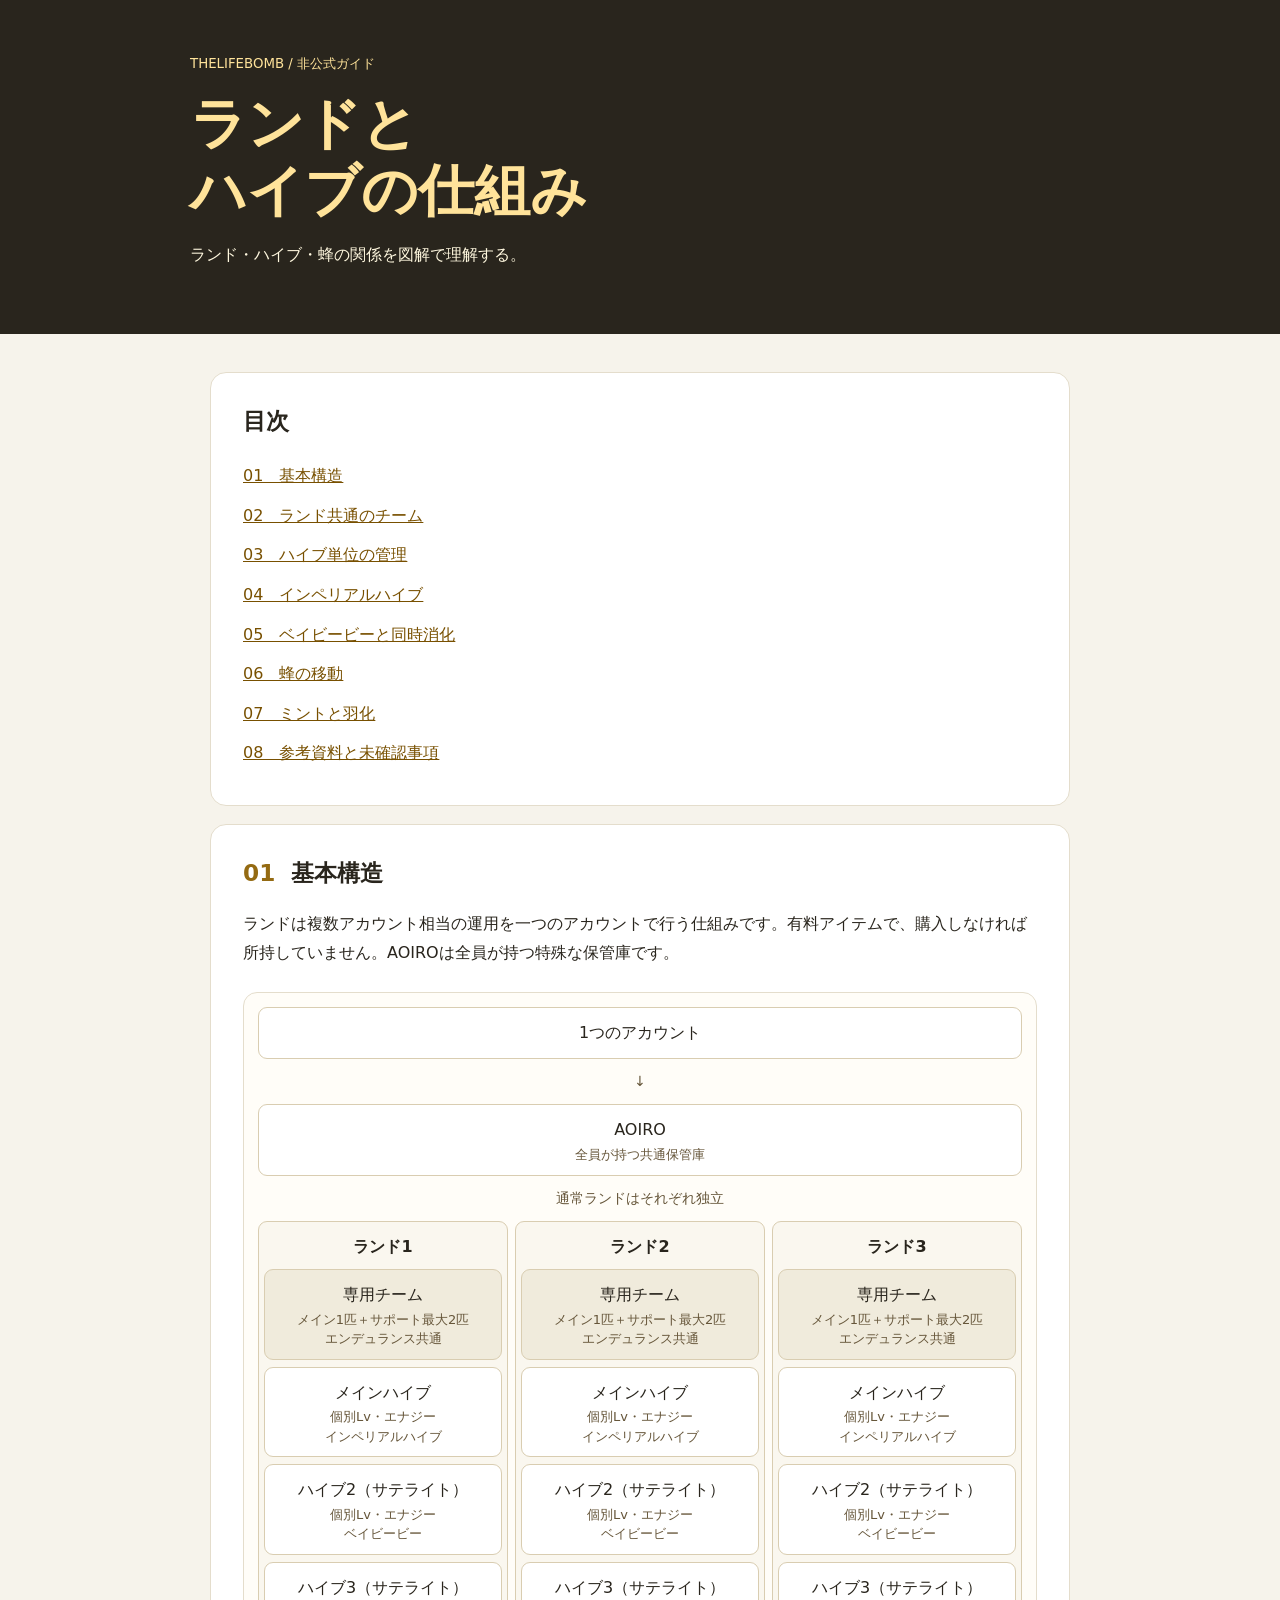
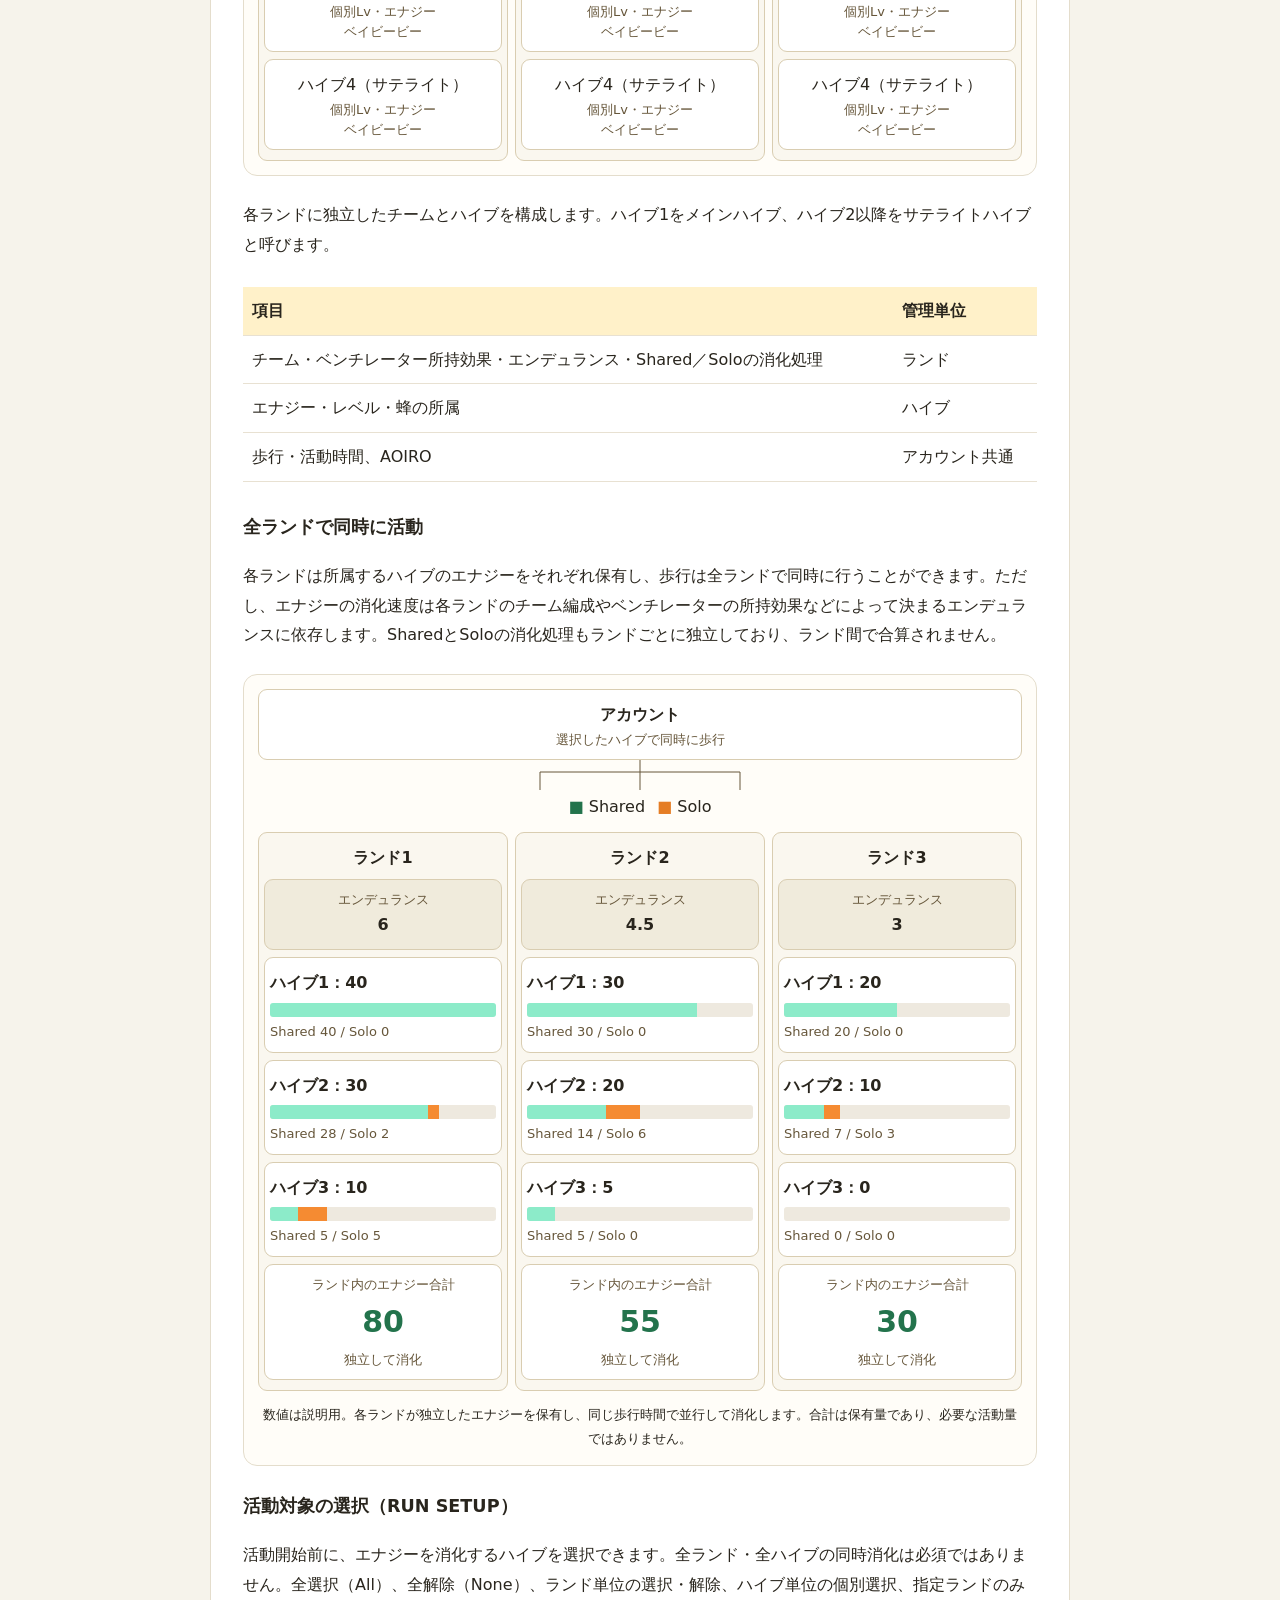
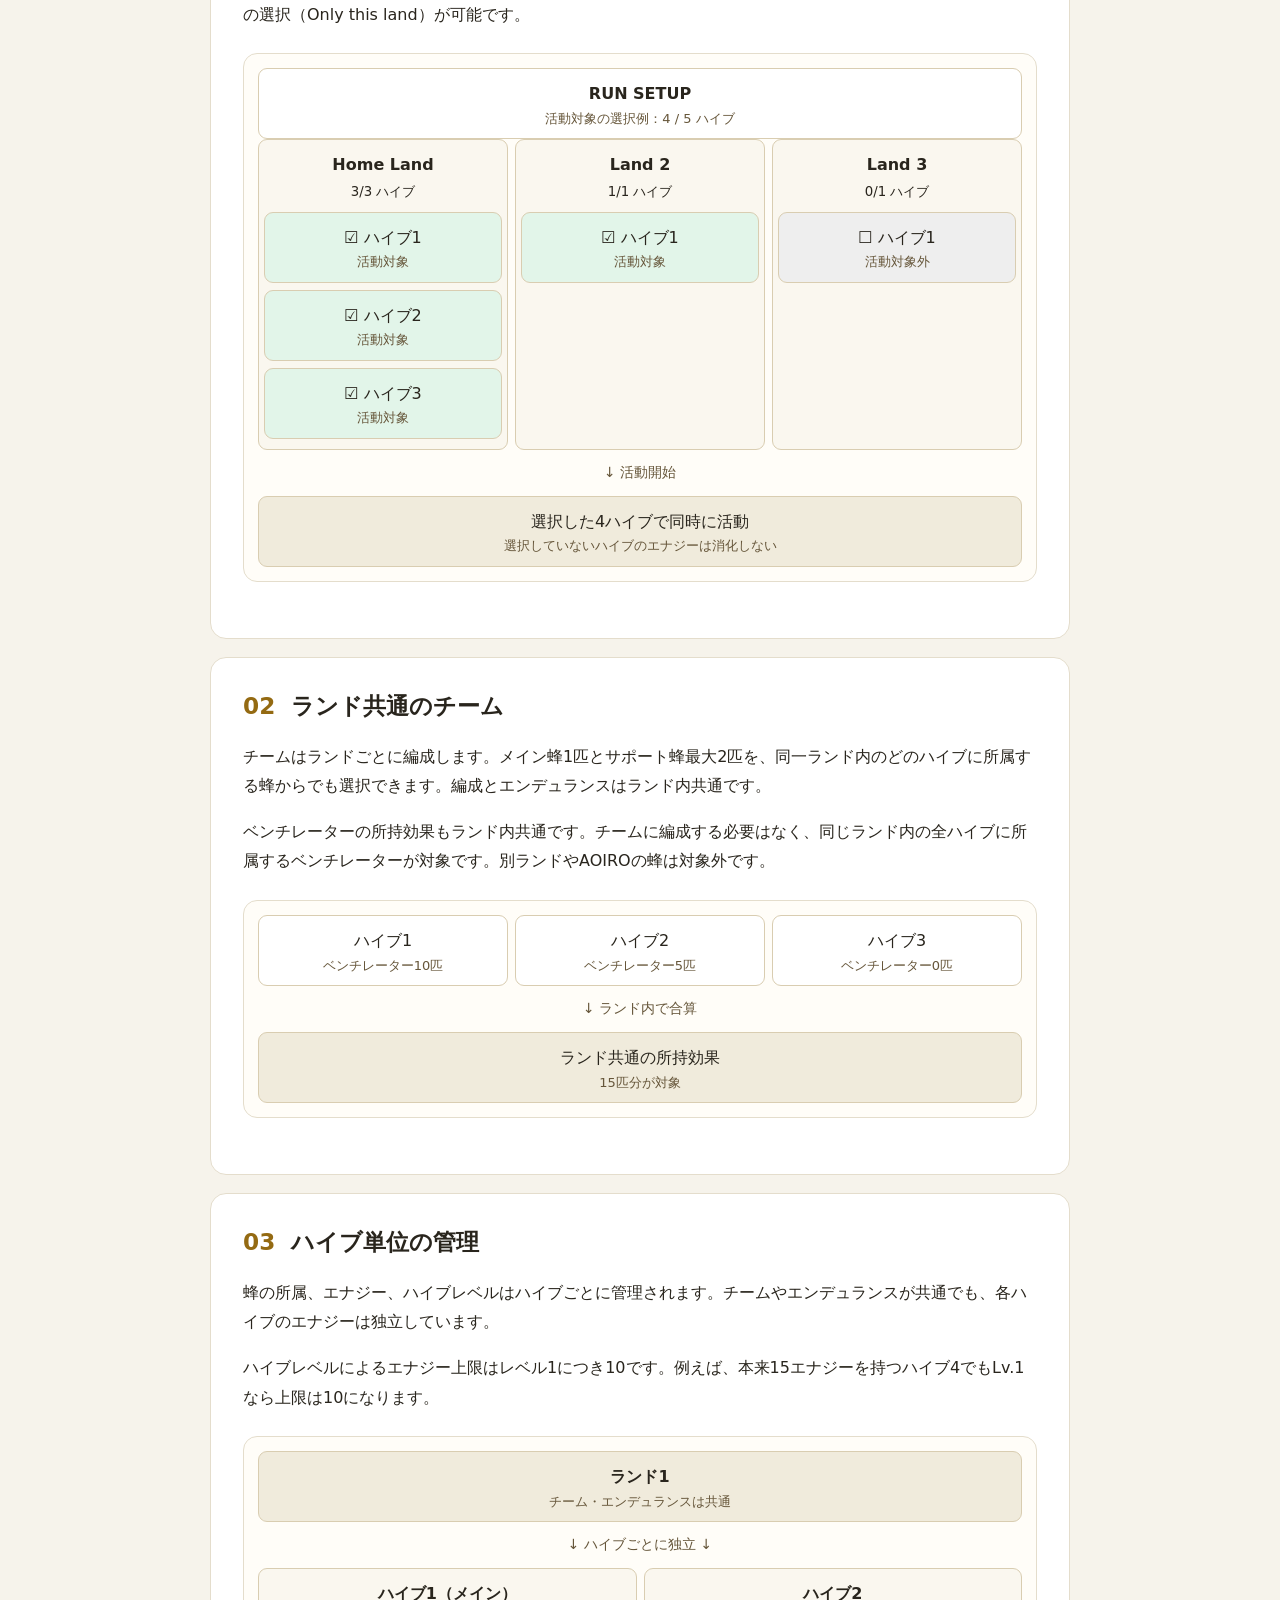
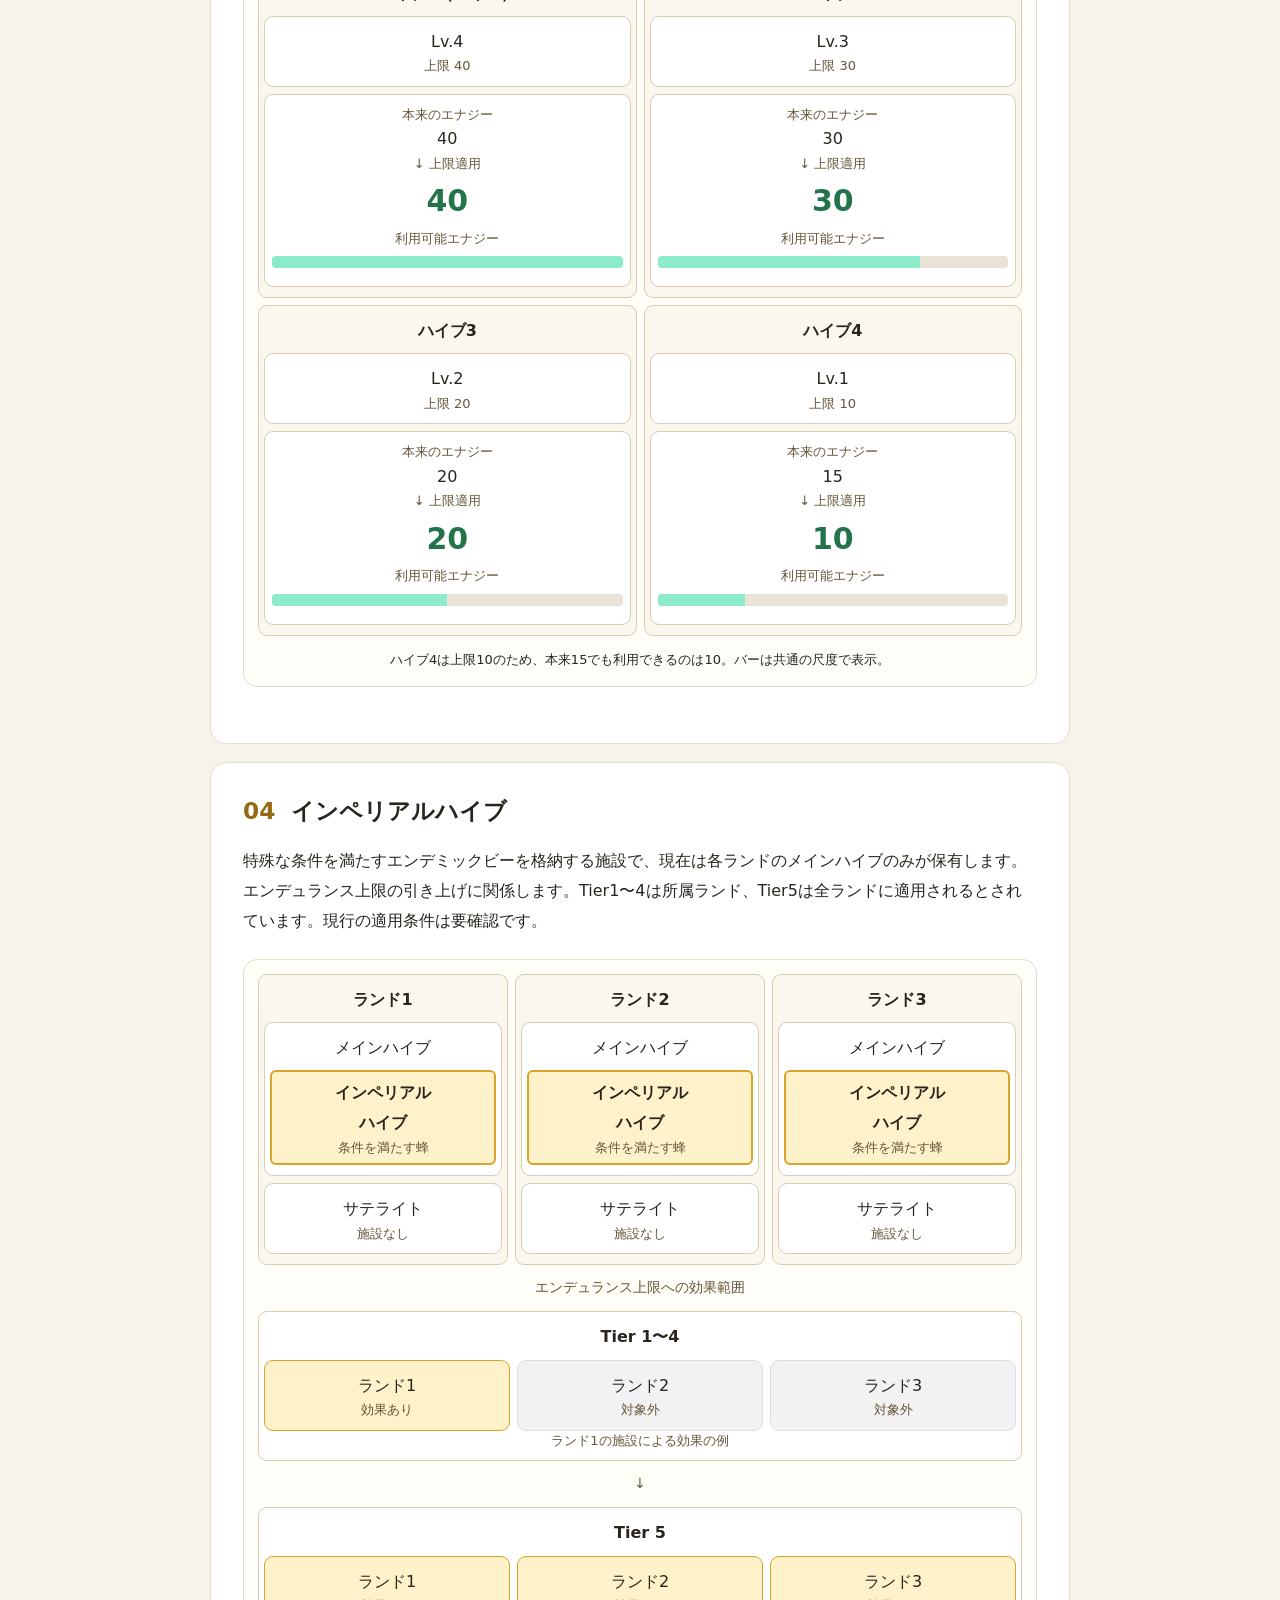
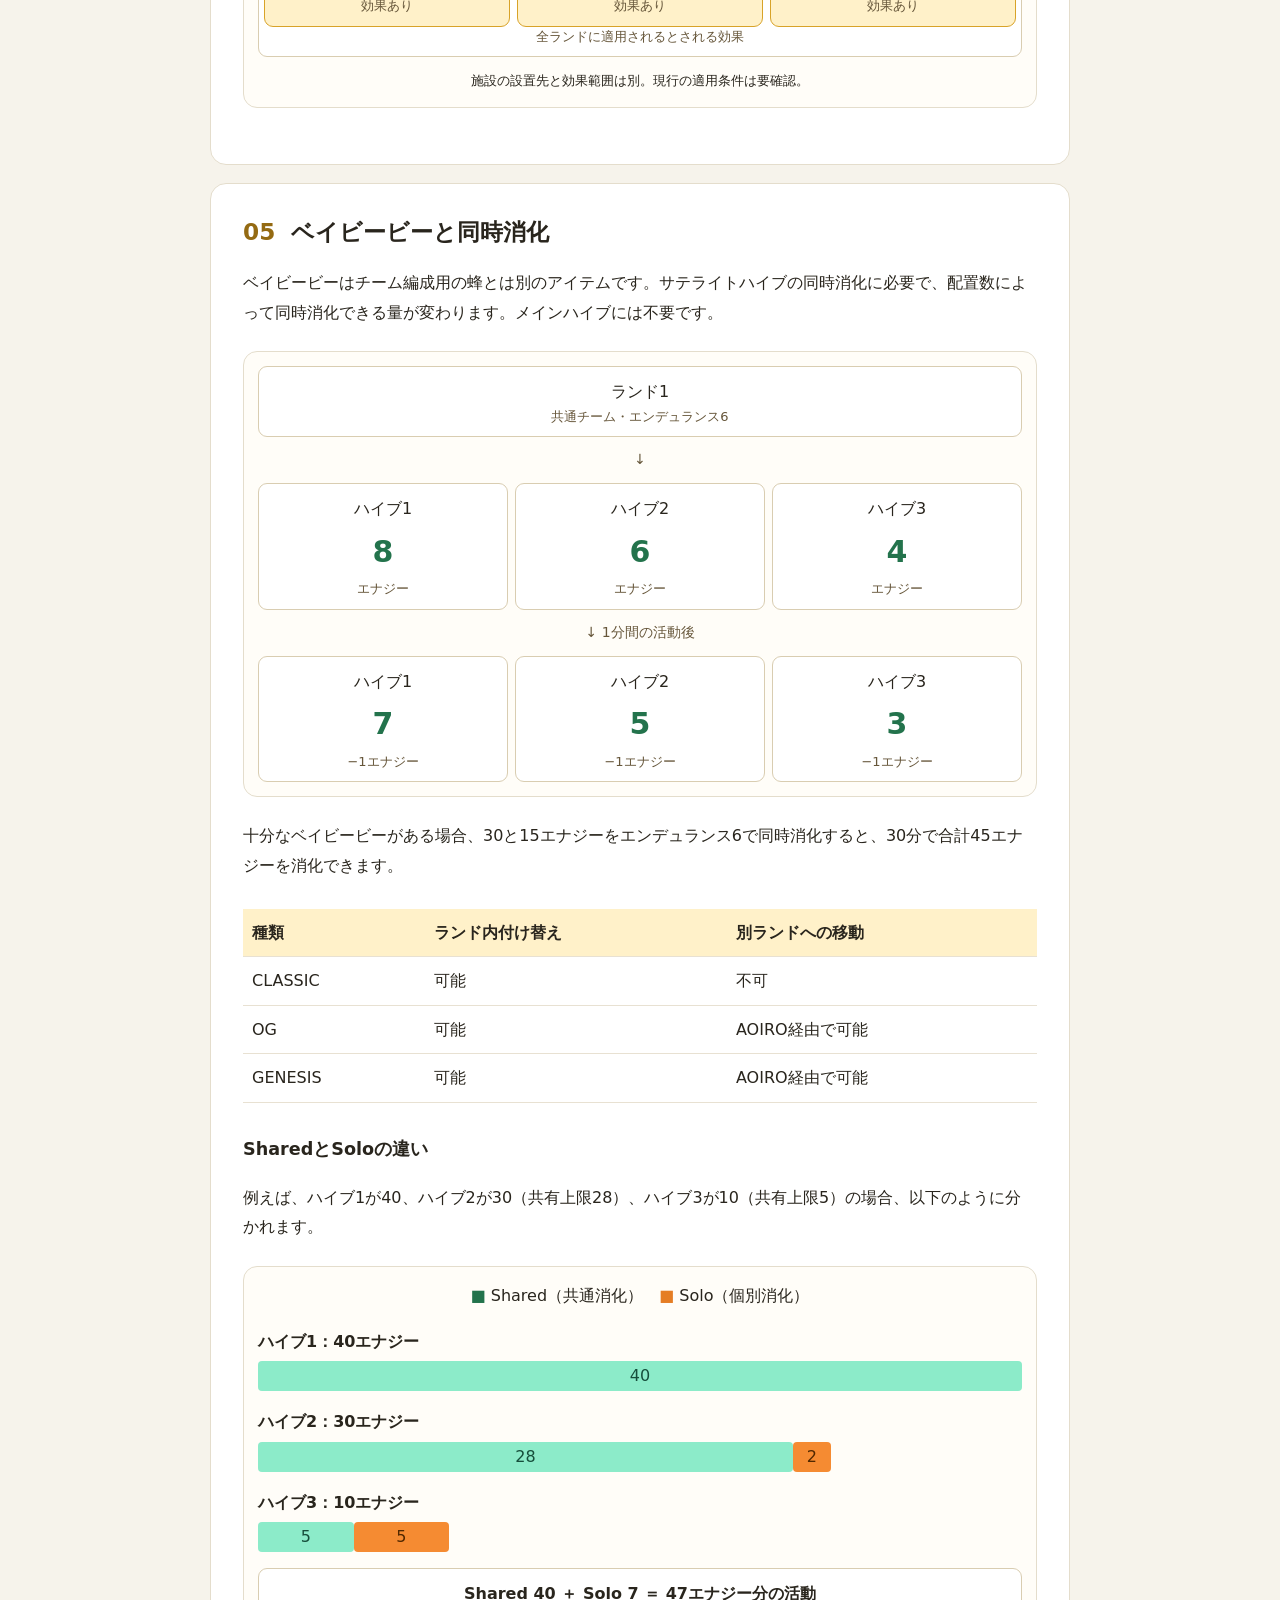
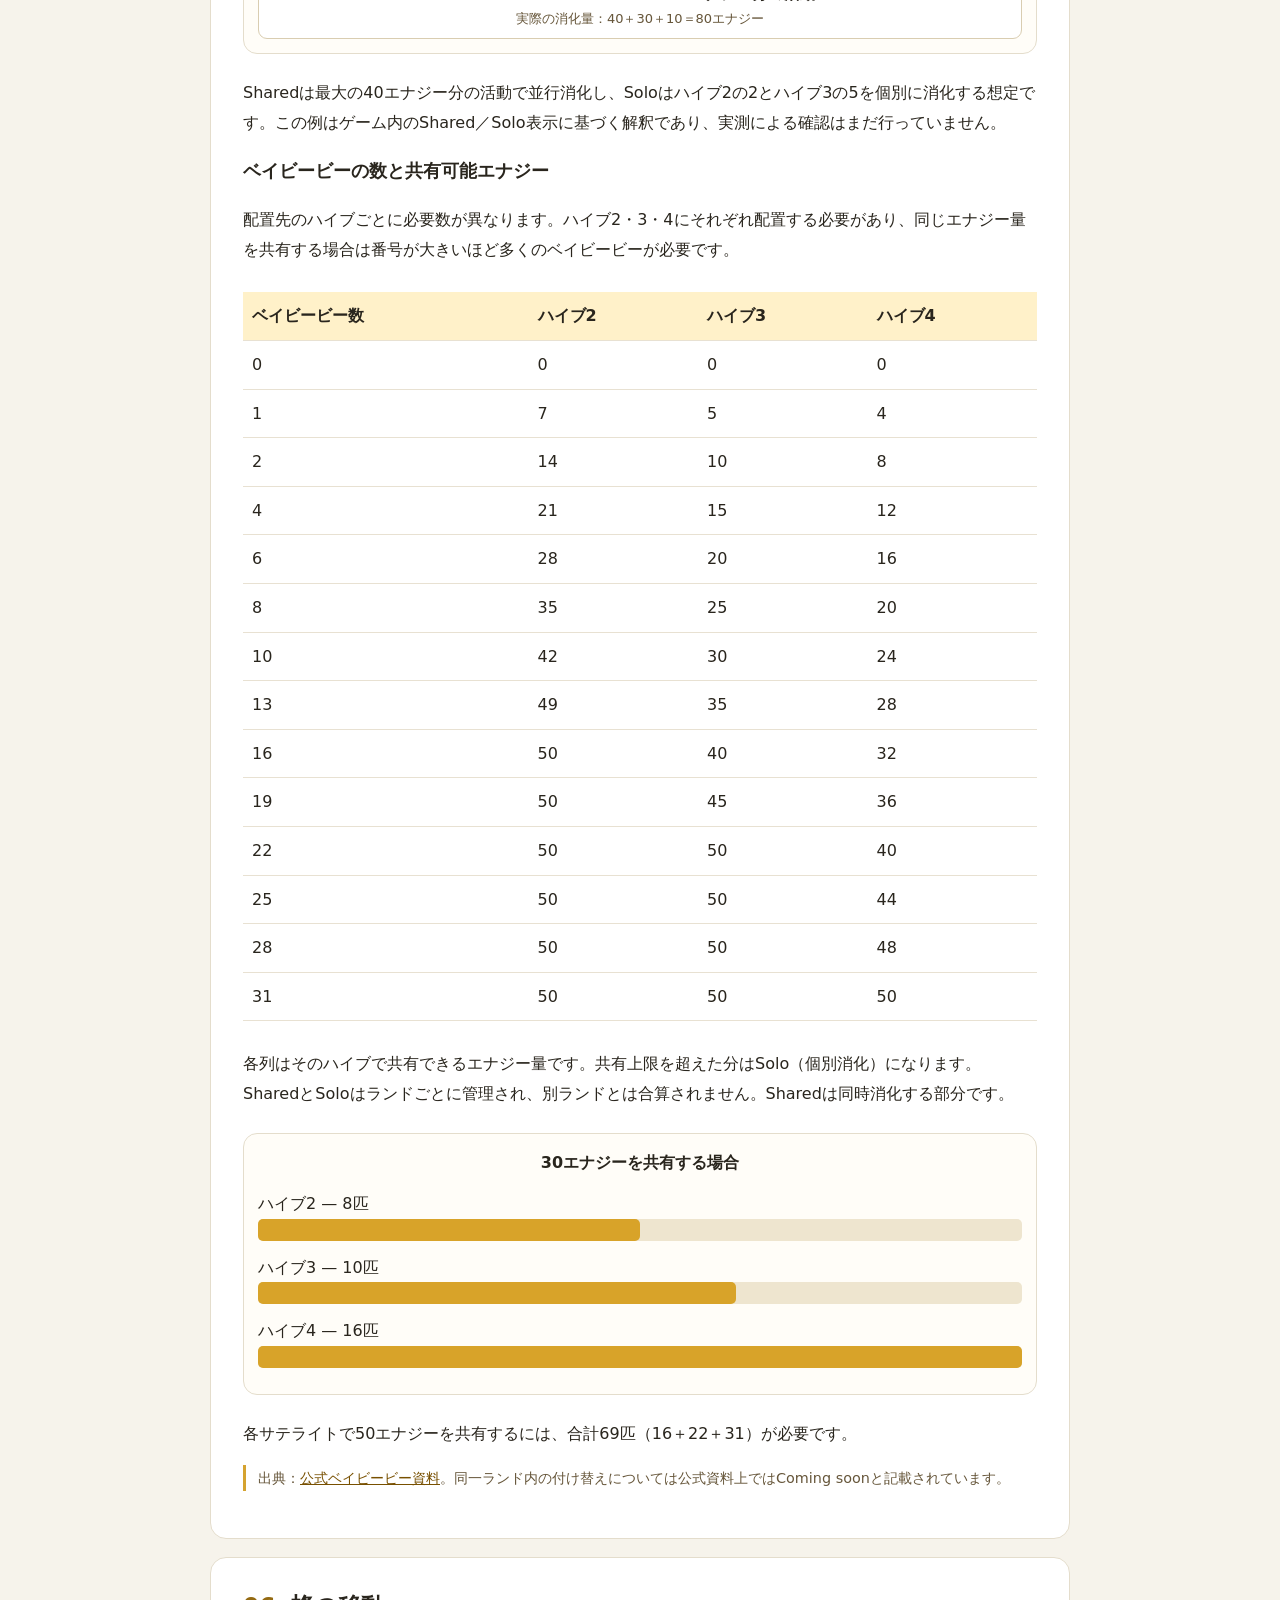
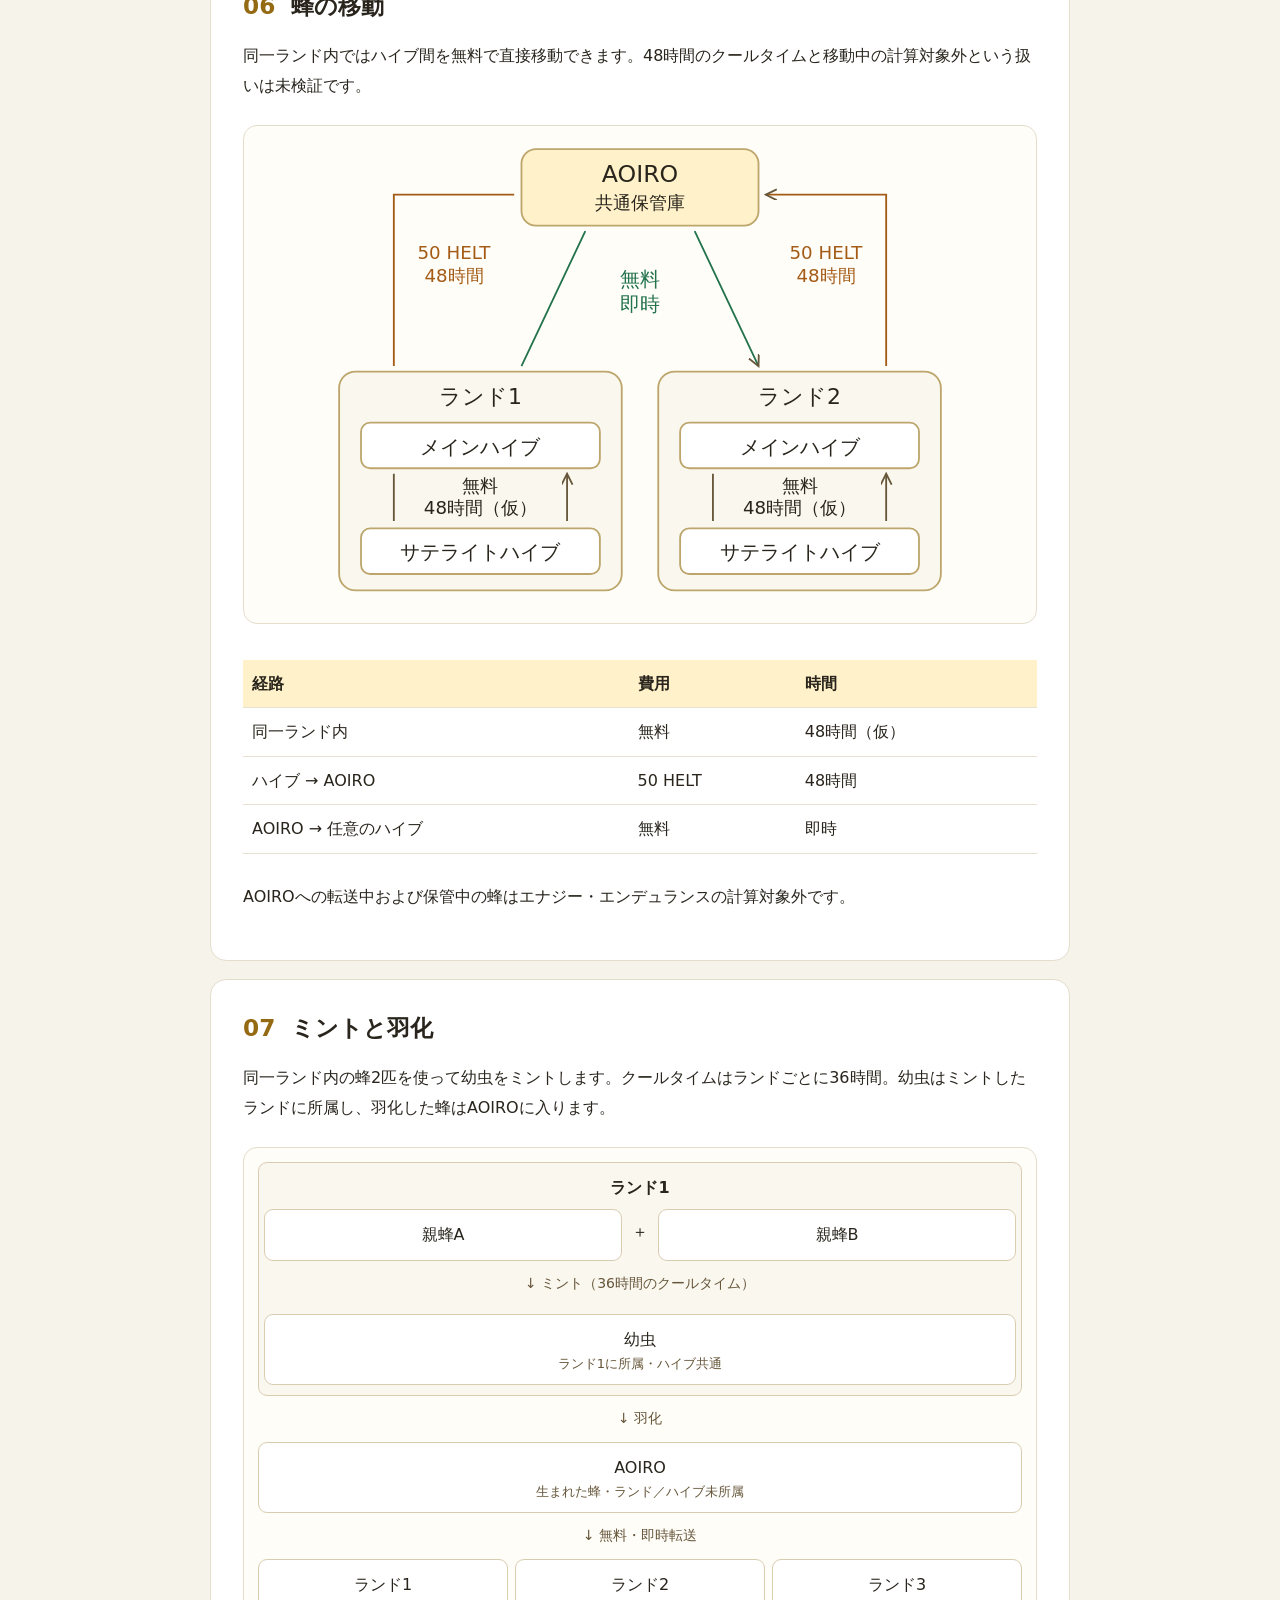
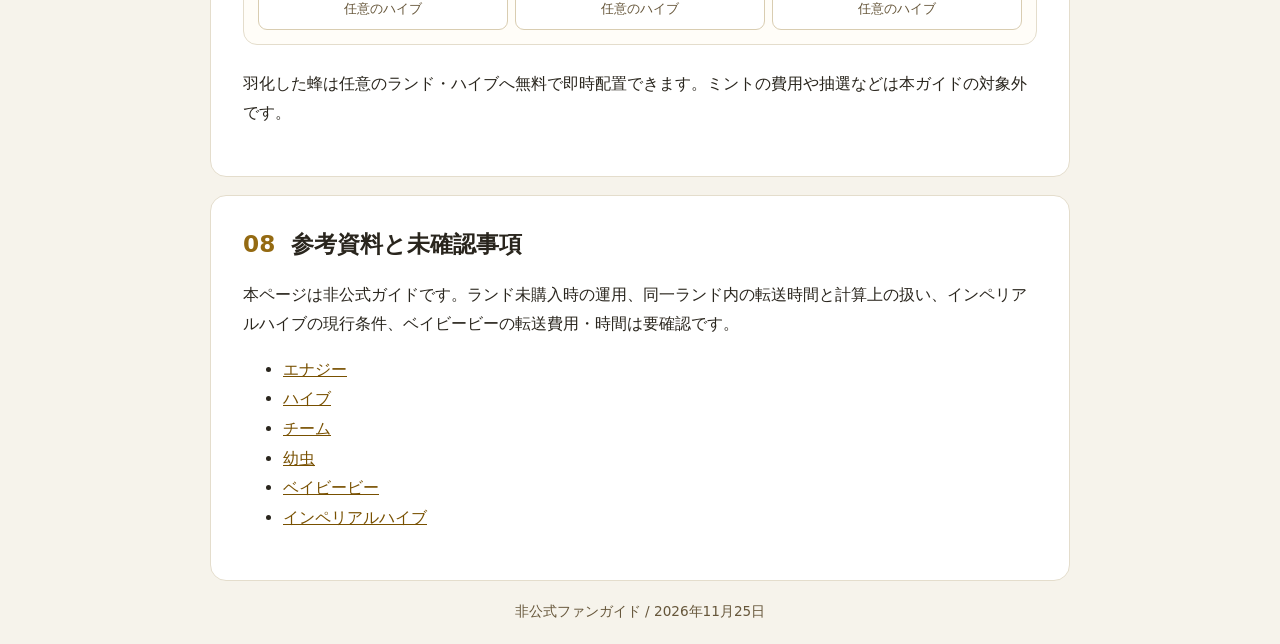
==== commit 3dc35cbd: "Document optional hive selection in run setup" ====
--- a/thelifebomb-guide/index.html
+++ b/thelifebomb-guide/index.html
@@ -1 +1 @@
-<!doctype html><html lang="ja"><head><meta charset="utf-8"><meta name="viewport" content="width=device-width, initial-scale=1"><title>TheLifeBomb ランド・ハイブ解説</title><link rel="stylesheet" href="css/style.css"><style>.diagram{margin:24px 0;padding:14px;border:1px solid #e4ddcc;border-radius:14px;background:#fffdf8;text-align:center}.diagram svg{width:100%;height:auto;max-width:620px}.node,.land{border:1px solid #d9cdb1;border-radius:9px;padding:10px 5px;background:white;min-width:0;overflow-wrap:anywhere}.node small{display:block;font-size:clamp(10px,2.4vw,13px);line-height:1.5;color:#66563a}.landgrid{display:grid;grid-template-columns:repeat(3,minmax(0,1fr));gap:7px}.land{background:#faf7ef;font-size:clamp(11px,2.7vw,16px)}.land .node{margin-top:7px}.team{background:#f0ebdc}.down{padding:10px 0;color:#66563a;font-size:14px}.number{display:block;font-size:30px;color:#23734c}.parents{display:flex;align-items:center;justify-content:center;gap:10px}.parents .node{flex:1}@media(max-width:480px){.diagram{padding:8px}.landgrid{gap:4px}.land,.node{padding:6px 3px}main{padding:10px}}</style></head><body><header><div class="wrap"><small>THELIFEBOMB / 非公式ガイド</small><h1>ランドと<br>ハイブの仕組み</h1><p>ランド・ハイブ・蜂の関係を図解で理解する。</p></div></header><main class="wrap"><nav aria-label="目次"><h2>目次</h2><a href="#s0">01　基本構造</a><a href="#s1">02　ランド共通のチーム</a><a href="#s2">03　ハイブ単位の管理</a><a href="#s3">04　インペリアルハイブ</a><a href="#s4">05　ベイビービーと同時消化</a><a href="#s5">06　蜂の移動</a><a href="#s6">07　ミントと羽化</a><a href="#s8">08　参考資料と未確認事項</a></nav><section id="s0"><h2><span>01</span> 基本構造</h2><p>ランドは複数アカウント相当の運用を一つのアカウントで行う仕組みです。有料アイテムで、購入しなければ所持していません。AOIROは全員が持つ特殊な保管庫です。</p><figure class="diagram"><div class="node">1つのアカウント</div><div class="down">↓</div><div class="node">AOIRO <small>全員が持つ共通保管庫</small></div><div class="down">通常ランドはそれぞれ独立</div><div class="landgrid"><div class="land"><b>ランド1</b><div class="node team">専用チーム<small>メイン1匹＋サポート最大2匹</small><small>エンデュランス共通</small></div><div class="node">メインハイブ<small>個別Lv・エナジー</small><small>インペリアルハイブ</small></div><div class="node">ハイブ2（サテライト）<small>個別Lv・エナジー</small><small>ベイビービー</small></div><div class="node">ハイブ3（サテライト）<small>個別Lv・エナジー</small><small>ベイビービー</small></div><div class="node">ハイブ4（サテライト）<small>個別Lv・エナジー</small><small>ベイビービー</small></div></div><div class="land"><b>ランド2</b><div class="node team">専用チーム<small>メイン1匹＋サポート最大2匹</small><small>エンデュランス共通</small></div><div class="node">メインハイブ<small>個別Lv・エナジー</small><small>インペリアルハイブ</small></div><div class="node">ハイブ2（サテライト）<small>個別Lv・エナジー</small><small>ベイビービー</small></div><div class="node">ハイブ3（サテライト）<small>個別Lv・エナジー</small><small>ベイビービー</small></div><div class="node">ハイブ4（サテライト）<small>個別Lv・エナジー</small><small>ベイビービー</small></div></div><div class="land"><b>ランド3</b><div class="node team">専用チーム<small>メイン1匹＋サポート最大2匹</small><small>エンデュランス共通</small></div><div class="node">メインハイブ<small>個別Lv・エナジー</small><small>インペリアルハイブ</small></div><div class="node">ハイブ2（サテライト）<small>個別Lv・エナジー</small><small>ベイビービー</small></div><div class="node">ハイブ3（サテライト）<small>個別Lv・エナジー</small><small>ベイビービー</small></div><div class="node">ハイブ4（サテライト）<small>個別Lv・エナジー</small><small>ベイビービー</small></div></div></div></figure><p>各ランドに独立したチームとハイブを構成します。ハイブ1をメインハイブ、ハイブ2以降をサテライトハイブと呼びます。</p><div class="table"><table><thead><tr><th>項目</th><th>管理単位</th></tr></thead><tbody><tr><td>チーム・ベンチレーター所持効果・エンデュランス・Shared／Soloの消化処理</td><td>ランド</td></tr><tr><td>エナジー・レベル・蜂の所属</td><td>ハイブ</td></tr><tr><td>歩行・活動時間、AOIRO</td><td>アカウント共通</td></tr></tbody></table></div><h3>全ランドで同時に活動</h3><p>各ランドは所属するハイブのエナジーをそれぞれ保有し、歩行は全ランドで同時に行われます。ただし、エナジーの消化速度は各ランドのチーム編成やベンチレーターの所持効果などによって決まるエンデュランスに依存します。SharedとSoloの消化処理もランドごとに独立しており、ランド間で合算されません。</p><figure class="diagram"><div class="node"><b>アカウント</b><small>全ランドで同時に歩行</small></div><svg viewBox="0 0 300 32" style="display:block;width:100%;height:32px;max-width:none" aria-hidden="true"><path d="M150 0 V12 H50 V30 M150 12 V30 M150 12 H250 V30" stroke="#66563a" fill="none"/></svg><div style="display:flex;justify-content:center;gap:12px;flex-wrap:wrap;margin-bottom:10px"><span><b style="color:#23734c">■</b> Shared</span><span><b style="color:#e57d24">■</b> Solo</span></div><div class="landgrid"><div class="land"><b>ランド1</b><div class="node team"><small>エンデュランス</small><b>6</b></div><div class="node" style="text-align:left"><b>ハイブ1：40</b><div style="display:flex;height:14px;margin:5px 0;background:#eee9df;border-radius:3px;overflow:hidden"><div style="width:100%;background:#8cebc9"></div><div style="width:0%;background:#f58b32"></div></div><small>Shared 40 / Solo 0</small></div><div class="node" style="text-align:left"><b>ハイブ2：30</b><div style="display:flex;height:14px;margin:5px 0;background:#eee9df;border-radius:3px;overflow:hidden"><div style="width:70%;background:#8cebc9"></div><div style="width:5%;background:#f58b32"></div></div><small>Shared 28 / Solo 2</small></div><div class="node" style="text-align:left"><b>ハイブ3：10</b><div style="display:flex;height:14px;margin:5px 0;background:#eee9df;border-radius:3px;overflow:hidden"><div style="width:12.5%;background:#8cebc9"></div><div style="width:12.5%;background:#f58b32"></div></div><small>Shared 5 / Solo 5</small></div><div class="node"><small>ランド内のエナジー合計</small><strong class="number">80</strong><small>独立して消化</small></div></div><div class="land"><b>ランド2</b><div class="node team"><small>エンデュランス</small><b>4.5</b></div><div class="node" style="text-align:left"><b>ハイブ1：30</b><div style="display:flex;height:14px;margin:5px 0;background:#eee9df;border-radius:3px;overflow:hidden"><div style="width:75%;background:#8cebc9"></div><div style="width:0%;background:#f58b32"></div></div><small>Shared 30 / Solo 0</small></div><div class="node" style="text-align:left"><b>ハイブ2：20</b><div style="display:flex;height:14px;margin:5px 0;background:#eee9df;border-radius:3px;overflow:hidden"><div style="width:35%;background:#8cebc9"></div><div style="width:15%;background:#f58b32"></div></div><small>Shared 14 / Solo 6</small></div><div class="node" style="text-align:left"><b>ハイブ3：5</b><div style="display:flex;height:14px;margin:5px 0;background:#eee9df;border-radius:3px;overflow:hidden"><div style="width:12.5%;background:#8cebc9"></div><div style="width:0%;background:#f58b32"></div></div><small>Shared 5 / Solo 0</small></div><div class="node"><small>ランド内のエナジー合計</small><strong class="number">55</strong><small>独立して消化</small></div></div><div class="land"><b>ランド3</b><div class="node team"><small>エンデュランス</small><b>3</b></div><div class="node" style="text-align:left"><b>ハイブ1：20</b><div style="display:flex;height:14px;margin:5px 0;background:#eee9df;border-radius:3px;overflow:hidden"><div style="width:50%;background:#8cebc9"></div><div style="width:0%;background:#f58b32"></div></div><small>Shared 20 / Solo 0</small></div><div class="node" style="text-align:left"><b>ハイブ2：10</b><div style="display:flex;height:14px;margin:5px 0;background:#eee9df;border-radius:3px;overflow:hidden"><div style="width:17.5%;background:#8cebc9"></div><div style="width:7.5%;background:#f58b32"></div></div><small>Shared 7 / Solo 3</small></div><div class="node" style="text-align:left"><b>ハイブ3：0</b><div style="display:flex;height:14px;margin:5px 0;background:#eee9df;border-radius:3px;overflow:hidden"><div style="width:0%;background:#8cebc9"></div><div style="width:0%;background:#f58b32"></div></div><small>Shared 0 / Solo 0</small></div><div class="node"><small>ランド内のエナジー合計</small><strong class="number">30</strong><small>独立して消化</small></div></div></div><figcaption style="margin-top:12px;font-size:13px">数値は説明用。各ランドが独立したエナジーを保有し、同じ歩行時間で並行して消化します。合計は保有量であり、必要な活動量ではありません。</figcaption></figure></section><section id="s1"><h2><span>02</span> ランド共通のチーム</h2><p>チームはランドごとに編成します。メイン蜂1匹とサポート蜂最大2匹を、同一ランド内のどのハイブに所属する蜂からでも選択できます。編成とエンデュランスはランド内共通です。</p><p>ベンチレーターの所持効果もランド内共通です。チームに編成する必要はなく、同じランド内の全ハイブに所属するベンチレーターが対象です。別ランドやAOIROの蜂は対象外です。</p><figure class="diagram"><div class="landgrid"><div class="node">ハイブ1<small>ベンチレーター10匹</small></div><div class="node">ハイブ2<small>ベンチレーター5匹</small></div><div class="node">ハイブ3<small>ベンチレーター0匹</small></div></div><div class="down">↓ ランド内で合算</div><div class="node team">ランド共通の所持効果<small>15匹分が対象</small></div></figure></section><section id="s2"><h2><span>03</span> ハイブ単位の管理</h2><p>蜂の所属、エナジー、ハイブレベルはハイブごとに管理されます。チームやエンデュランスが共通でも、各ハイブのエナジーは独立しています。</p><p>ハイブレベルによるエナジー上限はレベル1につき10です。例えば、本来15エナジーを持つハイブ4でもLv.1なら上限は10になります。</p><figure class="diagram"><div class="node team"><b>ランド1</b><small>チーム・エンデュランスは共通</small></div><div class="down">↓ ハイブごとに独立 ↓</div><div class="landgrid" style="grid-template-columns:repeat(2,minmax(0,1fr))"><div class="land"><b>ハイブ1（メイン）</b><div class="node">Lv.4<small>上限 40</small></div><div class="node"><small>本来のエナジー</small>40<small>↓ 上限適用</small><strong class="number">40</strong><small>利用可能エナジー</small><div style="height:12px;background:#e9e3d5;border-radius:4px;overflow:hidden;margin:8px 2px"><div style="height:100%;width:100%;background:#8cebc9"></div></div></div></div><div class="land"><b>ハイブ2</b><div class="node">Lv.3<small>上限 30</small></div><div class="node"><small>本来のエナジー</small>30<small>↓ 上限適用</small><strong class="number">30</strong><small>利用可能エナジー</small><div style="height:12px;background:#e9e3d5;border-radius:4px;overflow:hidden;margin:8px 2px"><div style="height:100%;width:75%;background:#8cebc9"></div></div></div></div><div class="land"><b>ハイブ3</b><div class="node">Lv.2<small>上限 20</small></div><div class="node"><small>本来のエナジー</small>20<small>↓ 上限適用</small><strong class="number">20</strong><small>利用可能エナジー</small><div style="height:12px;background:#e9e3d5;border-radius:4px;overflow:hidden;margin:8px 2px"><div style="height:100%;width:50%;background:#8cebc9"></div></div></div></div><div class="land"><b>ハイブ4</b><div class="node">Lv.1<small>上限 10</small></div><div class="node"><small>本来のエナジー</small>15<small>↓ 上限適用</small><strong class="number">10</strong><small>利用可能エナジー</small><div style="height:12px;background:#e9e3d5;border-radius:4px;overflow:hidden;margin:8px 2px"><div style="height:100%;width:25%;background:#8cebc9"></div></div></div></div></div><figcaption style="margin-top:12px;font-size:13px">ハイブ4は上限10のため、本来15でも利用できるのは10。バーは共通の尺度で表示。</figcaption></figure></section><section id="s3"><h2><span>04</span> インペリアルハイブ</h2><p>特殊な条件を満たすエンデミックビーを格納する施設で、現在は各ランドのメインハイブのみが保有します。エンデュランス上限の引き上げに関係します。Tier1〜4は所属ランド、Tier5は全ランドに適用されるとされています。現行の適用条件は要確認です。</p><figure class="diagram"><div class="landgrid"><div class="land"><b>ランド1</b><div class="node">メインハイブ<div style="border:2px solid #d8a329;border-radius:6px;padding:6px 2px;margin-top:8px;background:#fff1c9"><b>インペリアル<br>ハイブ</b><small>条件を満たす蜂</small></div></div><div class="node">サテライト<small>施設なし</small></div></div><div class="land"><b>ランド2</b><div class="node">メインハイブ<div style="border:2px solid #d8a329;border-radius:6px;padding:6px 2px;margin-top:8px;background:#fff1c9"><b>インペリアル<br>ハイブ</b><small>条件を満たす蜂</small></div></div><div class="node">サテライト<small>施設なし</small></div></div><div class="land"><b>ランド3</b><div class="node">メインハイブ<div style="border:2px solid #d8a329;border-radius:6px;padding:6px 2px;margin-top:8px;background:#fff1c9"><b>インペリアル<br>ハイブ</b><small>条件を満たす蜂</small></div></div><div class="node">サテライト<small>施設なし</small></div></div></div><div class="down">エンデュランス上限への効果範囲</div><div class="node"><b>Tier 1〜4</b><div class="landgrid" style="margin-top:8px"><div class="node" style="background:#fff1c9;border-color:#d8a329">ランド1<small>効果あり</small></div><div class="node" style="background:#f2f2f2;border-color:#ddd">ランド2<small>対象外</small></div><div class="node" style="background:#f2f2f2;border-color:#ddd">ランド3<small>対象外</small></div></div><small>ランド1の施設による効果の例</small></div><div class="down">↓</div><div class="node"><b>Tier 5</b><div class="landgrid" style="margin-top:8px"><div class="node" style="background:#fff1c9;border-color:#d8a329">ランド1<small>効果あり</small></div><div class="node" style="background:#fff1c9;border-color:#d8a329">ランド2<small>効果あり</small></div><div class="node" style="background:#fff1c9;border-color:#d8a329">ランド3<small>効果あり</small></div></div><small>全ランドに適用されるとされる効果</small></div><figcaption style="margin-top:12px;font-size:13px">施設の設置先と効果範囲は別。現行の適用条件は要確認。</figcaption></figure></section><section id="s4"><h2><span>05</span> ベイビービーと同時消化</h2><p>ベイビービーはチーム編成用の蜂とは別のアイテムです。サテライトハイブの同時消化に必要で、配置数によって同時消化できる量が変わります。メインハイブには不要です。</p><figure class="diagram"><div class="node">ランド1<small>共通チーム・エンデュランス6</small></div><div class="down">↓</div><div class="landgrid"><div class="node">ハイブ1<strong class="number">8</strong><small>エナジー</small></div><div class="node">ハイブ2<strong class="number">6</strong><small>エナジー</small></div><div class="node">ハイブ3<strong class="number">4</strong><small>エナジー</small></div></div><div class="down">↓ 1分間の活動後</div><div class="landgrid"><div class="node">ハイブ1<strong class="number">7</strong><small>−1エナジー</small></div><div class="node">ハイブ2<strong class="number">5</strong><small>−1エナジー</small></div><div class="node">ハイブ3<strong class="number">3</strong><small>−1エナジー</small></div></div></figure><p>十分なベイビービーがある場合、30と15エナジーをエンデュランス6で同時消化すると、30分で合計45エナジーを消化できます。</p><div class="table"><table><thead><tr><th>種類</th><th>ランド内付け替え</th><th>別ランドへの移動</th></tr></thead><tbody><tr><td>CLASSIC</td><td>可能</td><td>不可</td></tr><tr><td>OG</td><td>可能</td><td>AOIRO経由で可能</td></tr><tr><td>GENESIS</td><td>可能</td><td>AOIRO経由で可能</td></tr></tbody></table></div><h3>SharedとSoloの違い</h3><p>例えば、ハイブ1が40、ハイブ2が30（共有上限28）、ハイブ3が10（共有上限5）の場合、以下のように分かれます。</p><figure class="diagram"><div style="display:flex;justify-content:center;gap:16px;flex-wrap:wrap"><span><b style="color:#23734c">■</b> Shared（共通消化）</span><span><b style="color:#e57d24">■</b> Solo（個別消化）</span></div><div style="margin:16px 0;text-align:left"><b>ハイブ1：40エナジー</b><div style="display:flex;height:30px;margin-top:5px"><div style="width:100%;background:#8cebc9;color:#164e3b;text-align:center;border-radius:4px;line-height:30px">40</div></div></div><div style="margin:16px 0;text-align:left"><b>ハイブ2：30エナジー</b><div style="display:flex;height:30px;margin-top:5px"><div style="width:70%;background:#8cebc9;color:#164e3b;text-align:center;border-radius:4px;line-height:30px">28</div><div style="width:5%;background:#f58b32;color:#512800;text-align:center;border-radius:4px;line-height:30px">2</div></div></div><div style="margin:16px 0;text-align:left"><b>ハイブ3：10エナジー</b><div style="display:flex;height:30px;margin-top:5px"><div style="width:12.5%;background:#8cebc9;color:#164e3b;text-align:center;border-radius:4px;line-height:30px">5</div><div style="width:12.5%;background:#f58b32;color:#512800;text-align:center;border-radius:4px;line-height:30px">5</div></div></div><div class="node"><b>Shared 40 ＋ Solo 7 ＝ 47エナジー分の活動</b><small>実際の消化量：40＋30＋10＝80エナジー</small></div></figure><p>Sharedは最大の40エナジー分の活動で並行消化し、Soloはハイブ2の2とハイブ3の5を個別に消化する想定です。この例はゲーム内のShared／Solo表示に基づく解釈であり、実測による確認はまだ行っていません。</p><h3>ベイビービーの数と共有可能エナジー</h3><p>配置先のハイブごとに必要数が異なります。ハイブ2・3・4にそれぞれ配置する必要があり、同じエナジー量を共有する場合は番号が大きいほど多くのベイビービーが必要です。</p><div class="table"><table><thead><tr><th>ベイビービー数</th><th>ハイブ2</th><th>ハイブ3</th><th>ハイブ4</th></tr></thead><tbody><tr><td>0</td><td>0</td><td>0</td><td>0</td></tr><tr><td>1</td><td>7</td><td>5</td><td>4</td></tr><tr><td>2</td><td>14</td><td>10</td><td>8</td></tr><tr><td>4</td><td>21</td><td>15</td><td>12</td></tr><tr><td>6</td><td>28</td><td>20</td><td>16</td></tr><tr><td>8</td><td>35</td><td>25</td><td>20</td></tr><tr><td>10</td><td>42</td><td>30</td><td>24</td></tr><tr><td>13</td><td>49</td><td>35</td><td>28</td></tr><tr><td>16</td><td>50</td><td>40</td><td>32</td></tr><tr><td>19</td><td>50</td><td>45</td><td>36</td></tr><tr><td>22</td><td>50</td><td>50</td><td>40</td></tr><tr><td>25</td><td>50</td><td>50</td><td>44</td></tr><tr><td>28</td><td>50</td><td>50</td><td>48</td></tr><tr><td>31</td><td>50</td><td>50</td><td>50</td></tr></tbody></table></div><p>各列はそのハイブで共有できるエナジー量です。共有上限を超えた分はSolo（個別消化）になります。SharedとSoloはランドごとに管理され、別ランドとは合算されません。Sharedは同時消化する部分です。</p><figure class="diagram"><b>30エナジーを共有する場合</b><div style="margin:12px 0;text-align:left">ハイブ2 — 8匹<div style="background:#eee5cf;border-radius:5px;height:22px"><div style="width:50%;background:#d8a329;height:100%;border-radius:5px"></div></div></div><div style="margin:12px 0;text-align:left">ハイブ3 — 10匹<div style="background:#eee5cf;border-radius:5px;height:22px"><div style="width:62.5%;background:#d8a329;height:100%;border-radius:5px"></div></div></div><div style="margin:12px 0;text-align:left">ハイブ4 — 16匹<div style="background:#eee5cf;border-radius:5px;height:22px"><div style="width:100%;background:#d8a329;height:100%;border-radius:5px"></div></div></div></figure><p>各サテライトで50エナジーを共有するには、合計69匹（16＋22＋31）が必要です。</p><p class="note">出典：<a href="https://the-life-bomb.gitbook.io/whitepaper/play-to-earn/apiary-archipelago/baby-bee/overview">公式ベイビービー資料</a>。同一ランド内の付け替えについては公式資料上ではComing soonと記載されています。</p></section><section id="s5"><h2><span>06</span> 蜂の移動</h2><p>同一ランド内ではハイブ間を無料で直接移動できます。48時間のクールタイムと移動中の計算対象外という扱いは未検証です。</p><figure class="diagram"><svg viewBox="0 0 340 252" role="img" aria-label="AOIRO経由のランド間移動とランド内移動"><defs><marker id="a" markerHeight="7" markerWidth="7" orient="auto" refX="6" refY="3"><path d="M0 0 L6 3 L0 6" fill="none" stroke="#66563a"/></marker></defs><g fill="#29251d" text-anchor="middle"><rect x="105" y="5" width="130" height="42" rx="8" fill="#fff1c9" stroke="#bda66c"/><text x="170" y="23" font-size="13">AOIRO</text><text x="170" y="38" font-size="10">共通保管庫</text><rect x="5" y="127" width="155" height="120" rx="9" stroke="#bda66c" fill="#faf7ef"/><text x="82.5" y="145" font-size="12">ランド1</text><rect x="17" y="155" width="131" height="25" rx="5" stroke="#bda66c" fill="white"/><text x="82.5" y="172" font-size="11">メインハイブ</text><rect x="17" y="213" width="131" height="25" rx="5" stroke="#bda66c" fill="white"/><text x="82.5" y="230" font-size="11">サテライトハイブ</text><path d="M35 183 V209 M130 209 V183" stroke="#66563a" marker-end="url(#a)" fill="none"/><text x="82.5" y="193" font-size="10">無料</text><text x="82.5" y="205" font-size="10">48時間（仮）</text><rect x="180" y="127" width="155" height="120" rx="9" stroke="#bda66c" fill="#faf7ef"/><text x="257.5" y="145" font-size="12">ランド2</text><rect x="192" y="155" width="131" height="25" rx="5" stroke="#bda66c" fill="white"/><text x="257.5" y="172" font-size="11">メインハイブ</text><rect x="192" y="213" width="131" height="25" rx="5" stroke="#bda66c" fill="white"/><text x="257.5" y="230" font-size="11">サテライトハイブ</text><path d="M210 183 V209 M305 209 V183" stroke="#66563a" marker-end="url(#a)" fill="none"/><text x="257.5" y="193" font-size="10">無料</text><text x="257.5" y="205" font-size="10">48時間（仮）</text><path d="M35 124 V30 H101 M305 124 V30 H239" stroke="#a45b16" marker-end="url(#a)" fill="none"/><path d="M140 50 L105 124 M200 50 L235 124" stroke="#23734c" marker-end="url(#a)" fill="none"/><g font-size="10" fill="#a45b16"><text x="68" y="65">50 HELT</text><text x="68" y="78">48時間</text><text x="272" y="65">50 HELT</text><text x="272" y="78">48時間</text></g><g font-size="11" fill="#23734c"><text x="170" y="80">無料</text><text x="170" y="94">即時</text></g></g></svg></figure><div class="table"><table><thead><tr><th>経路</th><th>費用</th><th>時間</th></tr></thead><tbody><tr><td>同一ランド内</td><td>無料</td><td>48時間（仮）</td></tr><tr><td>ハイブ → AOIRO</td><td>50 HELT</td><td>48時間</td></tr><tr><td>AOIRO → 任意のハイブ</td><td>無料</td><td>即時</td></tr></tbody></table></div><p>AOIROへの転送中および保管中の蜂はエナジー・エンデュランスの計算対象外です。</p></section><section id="s6"><h2><span>07</span> ミントと羽化</h2><p>同一ランド内の蜂2匹を使って幼虫をミントします。クールタイムはランドごとに36時間。幼虫はミントしたランドに所属し、羽化した蜂はAOIROに入ります。</p><figure class="diagram"><div class="land"><b>ランド1</b><div class="parents"><div class="node">親蜂A</div>＋<div class="node">親蜂B</div></div><div class="down">↓ ミント（36時間のクールタイム）</div><div class="node">幼虫<small>ランド1に所属・ハイブ共通</small></div></div><div class="down">↓ 羽化</div><div class="node">AOIRO<small>生まれた蜂・ランド／ハイブ未所属</small></div><div class="down">↓ 無料・即時転送</div><div class="landgrid"><div class="node">ランド1<small>任意のハイブ</small></div><div class="node">ランド2<small>任意のハイブ</small></div><div class="node">ランド3<small>任意のハイブ</small></div></div></figure><p>羽化した蜂は任意のランド・ハイブへ無料で即時配置できます。ミントの費用や抽選などは本ガイドの対象外です。</p></section><section id="s8"><h2><span>08</span> 参考資料と未確認事項</h2><p>本ページは非公式ガイドです。ランド未購入時の運用、同一ランド内の転送時間と計算上の扱い、インペリアルハイブの現行条件、ベイビービーの転送費用・時間は要確認です。</p><ul><li><a href="https://the-life-bomb.gitbook.io/whitepaper/move-to-earn/energy-cap">エナジー</a></li><li><a href="https://the-life-bomb.gitbook.io/whitepaper/play-to-earn/apiary-archipelago/infrastructures">ハイブ</a></li><li><a href="https://the-life-bomb.gitbook.io/whitepaper/move-to-earn/team-system/free-composition">チーム</a></li><li><a href="https://the-life-bomb.gitbook.io/whitepaper/move-to-earn/larvae/larvae">幼虫</a></li><li><a href="https://the-life-bomb.gitbook.io/whitepaper/play-to-earn/apiary-archipelago/baby-bee/overview">ベイビービー</a></li><li><a href="https://the-life-bomb.gitbook.io/whitepaper/play-to-earn/apiary-archipelago/the-imperial-hive/the-imperial-hive">インペリアルハイブ</a></li></ul></section><footer>非公式ファンガイド / 2026年11月25日</footer></main></body></html>+<!doctype html><html lang="ja"><head><meta charset="utf-8"><meta name="viewport" content="width=device-width, initial-scale=1"><title>TheLifeBomb ランド・ハイブ解説</title><link rel="stylesheet" href="css/style.css"><style>.diagram{margin:24px 0;padding:14px;border:1px solid #e4ddcc;border-radius:14px;background:#fffdf8;text-align:center}.diagram svg{width:100%;height:auto;max-width:620px}.node,.land{border:1px solid #d9cdb1;border-radius:9px;padding:10px 5px;background:white;min-width:0;overflow-wrap:anywhere}.node small{display:block;font-size:clamp(10px,2.4vw,13px);line-height:1.5;color:#66563a}.landgrid{display:grid;grid-template-columns:repeat(3,minmax(0,1fr));gap:7px}.land{background:#faf7ef;font-size:clamp(11px,2.7vw,16px)}.land .node{margin-top:7px}.team{background:#f0ebdc}.down{padding:10px 0;color:#66563a;font-size:14px}.number{display:block;font-size:30px;color:#23734c}.parents{display:flex;align-items:center;justify-content:center;gap:10px}.parents .node{flex:1}@media(max-width:480px){.diagram{padding:8px}.landgrid{gap:4px}.land,.node{padding:6px 3px}main{padding:10px}}</style></head><body><header><div class="wrap"><small>THELIFEBOMB / 非公式ガイド</small><h1>ランドと<br>ハイブの仕組み</h1><p>ランド・ハイブ・蜂の関係を図解で理解する。</p></div></header><main class="wrap"><nav aria-label="目次"><h2>目次</h2><a href="#s0">01　基本構造</a><a href="#s1">02　ランド共通のチーム</a><a href="#s2">03　ハイブ単位の管理</a><a href="#s3">04　インペリアルハイブ</a><a href="#s4">05　ベイビービーと同時消化</a><a href="#s5">06　蜂の移動</a><a href="#s6">07　ミントと羽化</a><a href="#s8">08　参考資料と未確認事項</a></nav><section id="s0"><h2><span>01</span> 基本構造</h2><p>ランドは複数アカウント相当の運用を一つのアカウントで行う仕組みです。有料アイテムで、購入しなければ所持していません。AOIROは全員が持つ特殊な保管庫です。</p><figure class="diagram"><div class="node">1つのアカウント</div><div class="down">↓</div><div class="node">AOIRO <small>全員が持つ共通保管庫</small></div><div class="down">通常ランドはそれぞれ独立</div><div class="landgrid"><div class="land"><b>ランド1</b><div class="node team">専用チーム<small>メイン1匹＋サポート最大2匹</small><small>エンデュランス共通</small></div><div class="node">メインハイブ<small>個別Lv・エナジー</small><small>インペリアルハイブ</small></div><div class="node">ハイブ2（サテライト）<small>個別Lv・エナジー</small><small>ベイビービー</small></div><div class="node">ハイブ3（サテライト）<small>個別Lv・エナジー</small><small>ベイビービー</small></div><div class="node">ハイブ4（サテライト）<small>個別Lv・エナジー</small><small>ベイビービー</small></div></div><div class="land"><b>ランド2</b><div class="node team">専用チーム<small>メイン1匹＋サポート最大2匹</small><small>エンデュランス共通</small></div><div class="node">メインハイブ<small>個別Lv・エナジー</small><small>インペリアルハイブ</small></div><div class="node">ハイブ2（サテライト）<small>個別Lv・エナジー</small><small>ベイビービー</small></div><div class="node">ハイブ3（サテライト）<small>個別Lv・エナジー</small><small>ベイビービー</small></div><div class="node">ハイブ4（サテライト）<small>個別Lv・エナジー</small><small>ベイビービー</small></div></div><div class="land"><b>ランド3</b><div class="node team">専用チーム<small>メイン1匹＋サポート最大2匹</small><small>エンデュランス共通</small></div><div class="node">メインハイブ<small>個別Lv・エナジー</small><small>インペリアルハイブ</small></div><div class="node">ハイブ2（サテライト）<small>個別Lv・エナジー</small><small>ベイビービー</small></div><div class="node">ハイブ3（サテライト）<small>個別Lv・エナジー</small><small>ベイビービー</small></div><div class="node">ハイブ4（サテライト）<small>個別Lv・エナジー</small><small>ベイビービー</small></div></div></div></figure><p>各ランドに独立したチームとハイブを構成します。ハイブ1をメインハイブ、ハイブ2以降をサテライトハイブと呼びます。</p><div class="table"><table><thead><tr><th>項目</th><th>管理単位</th></tr></thead><tbody><tr><td>チーム・ベンチレーター所持効果・エンデュランス・Shared／Soloの消化処理</td><td>ランド</td></tr><tr><td>エナジー・レベル・蜂の所属</td><td>ハイブ</td></tr><tr><td>歩行・活動時間、AOIRO</td><td>アカウント共通</td></tr></tbody></table></div><h3>全ランドで同時に活動</h3><p>各ランドは所属するハイブのエナジーをそれぞれ保有し、歩行は全ランドで同時に行うことができます。ただし、エナジーの消化速度は各ランドのチーム編成やベンチレーターの所持効果などによって決まるエンデュランスに依存します。SharedとSoloの消化処理もランドごとに独立しており、ランド間で合算されません。</p><figure class="diagram"><div class="node"><b>アカウント</b><small>選択したハイブで同時に歩行</small></div><svg viewBox="0 0 300 32" style="display:block;width:100%;height:32px;max-width:none" aria-hidden="true"><path d="M150 0 V12 H50 V30 M150 12 V30 M150 12 H250 V30" stroke="#66563a" fill="none"/></svg><div style="display:flex;justify-content:center;gap:12px;flex-wrap:wrap;margin-bottom:10px"><span><b style="color:#23734c">■</b> Shared</span><span><b style="color:#e57d24">■</b> Solo</span></div><div class="landgrid"><div class="land"><b>ランド1</b><div class="node team"><small>エンデュランス</small><b>6</b></div><div class="node" style="text-align:left"><b>ハイブ1：40</b><div style="display:flex;height:14px;margin:5px 0;background:#eee9df;border-radius:3px;overflow:hidden"><div style="width:100%;background:#8cebc9"></div><div style="width:0%;background:#f58b32"></div></div><small>Shared 40 / Solo 0</small></div><div class="node" style="text-align:left"><b>ハイブ2：30</b><div style="display:flex;height:14px;margin:5px 0;background:#eee9df;border-radius:3px;overflow:hidden"><div style="width:70%;background:#8cebc9"></div><div style="width:5%;background:#f58b32"></div></div><small>Shared 28 / Solo 2</small></div><div class="node" style="text-align:left"><b>ハイブ3：10</b><div style="display:flex;height:14px;margin:5px 0;background:#eee9df;border-radius:3px;overflow:hidden"><div style="width:12.5%;background:#8cebc9"></div><div style="width:12.5%;background:#f58b32"></div></div><small>Shared 5 / Solo 5</small></div><div class="node"><small>ランド内のエナジー合計</small><strong class="number">80</strong><small>独立して消化</small></div></div><div class="land"><b>ランド2</b><div class="node team"><small>エンデュランス</small><b>4.5</b></div><div class="node" style="text-align:left"><b>ハイブ1：30</b><div style="display:flex;height:14px;margin:5px 0;background:#eee9df;border-radius:3px;overflow:hidden"><div style="width:75%;background:#8cebc9"></div><div style="width:0%;background:#f58b32"></div></div><small>Shared 30 / Solo 0</small></div><div class="node" style="text-align:left"><b>ハイブ2：20</b><div style="display:flex;height:14px;margin:5px 0;background:#eee9df;border-radius:3px;overflow:hidden"><div style="width:35%;background:#8cebc9"></div><div style="width:15%;background:#f58b32"></div></div><small>Shared 14 / Solo 6</small></div><div class="node" style="text-align:left"><b>ハイブ3：5</b><div style="display:flex;height:14px;margin:5px 0;background:#eee9df;border-radius:3px;overflow:hidden"><div style="width:12.5%;background:#8cebc9"></div><div style="width:0%;background:#f58b32"></div></div><small>Shared 5 / Solo 0</small></div><div class="node"><small>ランド内のエナジー合計</small><strong class="number">55</strong><small>独立して消化</small></div></div><div class="land"><b>ランド3</b><div class="node team"><small>エンデュランス</small><b>3</b></div><div class="node" style="text-align:left"><b>ハイブ1：20</b><div style="display:flex;height:14px;margin:5px 0;background:#eee9df;border-radius:3px;overflow:hidden"><div style="width:50%;background:#8cebc9"></div><div style="width:0%;background:#f58b32"></div></div><small>Shared 20 / Solo 0</small></div><div class="node" style="text-align:left"><b>ハイブ2：10</b><div style="display:flex;height:14px;margin:5px 0;background:#eee9df;border-radius:3px;overflow:hidden"><div style="width:17.5%;background:#8cebc9"></div><div style="width:7.5%;background:#f58b32"></div></div><small>Shared 7 / Solo 3</small></div><div class="node" style="text-align:left"><b>ハイブ3：0</b><div style="display:flex;height:14px;margin:5px 0;background:#eee9df;border-radius:3px;overflow:hidden"><div style="width:0%;background:#8cebc9"></div><div style="width:0%;background:#f58b32"></div></div><small>Shared 0 / Solo 0</small></div><div class="node"><small>ランド内のエナジー合計</small><strong class="number">30</strong><small>独立して消化</small></div></div></div><figcaption style="margin-top:12px;font-size:13px">数値は説明用。各ランドが独立したエナジーを保有し、同じ歩行時間で並行して消化します。合計は保有量であり、必要な活動量ではありません。</figcaption></figure><h3>活動対象の選択（RUN SETUP）</h3><p>活動開始前に、エナジーを消化するハイブを選択できます。全ランド・全ハイブの同時消化は必須ではありません。全選択（All）、全解除（None）、ランド単位の選択・解除、ハイブ単位の個別選択、指定ランドのみの選択（Only this land）が可能です。</p><figure class="diagram"><div class="node"><b>RUN SETUP</b><small>活動対象の選択例：4 / 5 ハイブ</small></div><div class="landgrid"><div class="land"><b>Home Land</b><small style="display:block">3/3 ハイブ</small><div class="node" style="background:#e2f5e9">☑ ハイブ1<small>活動対象</small></div><div class="node" style="background:#e2f5e9">☑ ハイブ2<small>活動対象</small></div><div class="node" style="background:#e2f5e9">☑ ハイブ3<small>活動対象</small></div></div><div class="land"><b>Land 2</b><small style="display:block">1/1 ハイブ</small><div class="node" style="background:#e2f5e9">☑ ハイブ1<small>活動対象</small></div></div><div class="land"><b>Land 3</b><small style="display:block">0/1 ハイブ</small><div class="node" style="background:#eee">☐ ハイブ1<small>活動対象外</small></div></div></div><div class="down">↓ 活動開始</div><div class="node team">選択した4ハイブで同時に活動<small>選択していないハイブのエナジーは消化しない</small></div></figure></section><section id="s1"><h2><span>02</span> ランド共通のチーム</h2><p>チームはランドごとに編成します。メイン蜂1匹とサポート蜂最大2匹を、同一ランド内のどのハイブに所属する蜂からでも選択できます。編成とエンデュランスはランド内共通です。</p><p>ベンチレーターの所持効果もランド内共通です。チームに編成する必要はなく、同じランド内の全ハイブに所属するベンチレーターが対象です。別ランドやAOIROの蜂は対象外です。</p><figure class="diagram"><div class="landgrid"><div class="node">ハイブ1<small>ベンチレーター10匹</small></div><div class="node">ハイブ2<small>ベンチレーター5匹</small></div><div class="node">ハイブ3<small>ベンチレーター0匹</small></div></div><div class="down">↓ ランド内で合算</div><div class="node team">ランド共通の所持効果<small>15匹分が対象</small></div></figure></section><section id="s2"><h2><span>03</span> ハイブ単位の管理</h2><p>蜂の所属、エナジー、ハイブレベルはハイブごとに管理されます。チームやエンデュランスが共通でも、各ハイブのエナジーは独立しています。</p><p>ハイブレベルによるエナジー上限はレベル1につき10です。例えば、本来15エナジーを持つハイブ4でもLv.1なら上限は10になります。</p><figure class="diagram"><div class="node team"><b>ランド1</b><small>チーム・エンデュランスは共通</small></div><div class="down">↓ ハイブごとに独立 ↓</div><div class="landgrid" style="grid-template-columns:repeat(2,minmax(0,1fr))"><div class="land"><b>ハイブ1（メイン）</b><div class="node">Lv.4<small>上限 40</small></div><div class="node"><small>本来のエナジー</small>40<small>↓ 上限適用</small><strong class="number">40</strong><small>利用可能エナジー</small><div style="height:12px;background:#e9e3d5;border-radius:4px;overflow:hidden;margin:8px 2px"><div style="height:100%;width:100%;background:#8cebc9"></div></div></div></div><div class="land"><b>ハイブ2</b><div class="node">Lv.3<small>上限 30</small></div><div class="node"><small>本来のエナジー</small>30<small>↓ 上限適用</small><strong class="number">30</strong><small>利用可能エナジー</small><div style="height:12px;background:#e9e3d5;border-radius:4px;overflow:hidden;margin:8px 2px"><div style="height:100%;width:75%;background:#8cebc9"></div></div></div></div><div class="land"><b>ハイブ3</b><div class="node">Lv.2<small>上限 20</small></div><div class="node"><small>本来のエナジー</small>20<small>↓ 上限適用</small><strong class="number">20</strong><small>利用可能エナジー</small><div style="height:12px;background:#e9e3d5;border-radius:4px;overflow:hidden;margin:8px 2px"><div style="height:100%;width:50%;background:#8cebc9"></div></div></div></div><div class="land"><b>ハイブ4</b><div class="node">Lv.1<small>上限 10</small></div><div class="node"><small>本来のエナジー</small>15<small>↓ 上限適用</small><strong class="number">10</strong><small>利用可能エナジー</small><div style="height:12px;background:#e9e3d5;border-radius:4px;overflow:hidden;margin:8px 2px"><div style="height:100%;width:25%;background:#8cebc9"></div></div></div></div></div><figcaption style="margin-top:12px;font-size:13px">ハイブ4は上限10のため、本来15でも利用できるのは10。バーは共通の尺度で表示。</figcaption></figure></section><section id="s3"><h2><span>04</span> インペリアルハイブ</h2><p>特殊な条件を満たすエンデミックビーを格納する施設で、現在は各ランドのメインハイブのみが保有します。エンデュランス上限の引き上げに関係します。Tier1〜4は所属ランド、Tier5は全ランドに適用されるとされています。現行の適用条件は要確認です。</p><figure class="diagram"><div class="landgrid"><div class="land"><b>ランド1</b><div class="node">メインハイブ<div style="border:2px solid #d8a329;border-radius:6px;padding:6px 2px;margin-top:8px;background:#fff1c9"><b>インペリアル<br>ハイブ</b><small>条件を満たす蜂</small></div></div><div class="node">サテライト<small>施設なし</small></div></div><div class="land"><b>ランド2</b><div class="node">メインハイブ<div style="border:2px solid #d8a329;border-radius:6px;padding:6px 2px;margin-top:8px;background:#fff1c9"><b>インペリアル<br>ハイブ</b><small>条件を満たす蜂</small></div></div><div class="node">サテライト<small>施設なし</small></div></div><div class="land"><b>ランド3</b><div class="node">メインハイブ<div style="border:2px solid #d8a329;border-radius:6px;padding:6px 2px;margin-top:8px;background:#fff1c9"><b>インペリアル<br>ハイブ</b><small>条件を満たす蜂</small></div></div><div class="node">サテライト<small>施設なし</small></div></div></div><div class="down">エンデュランス上限への効果範囲</div><div class="node"><b>Tier 1〜4</b><div class="landgrid" style="margin-top:8px"><div class="node" style="background:#fff1c9;border-color:#d8a329">ランド1<small>効果あり</small></div><div class="node" style="background:#f2f2f2;border-color:#ddd">ランド2<small>対象外</small></div><div class="node" style="background:#f2f2f2;border-color:#ddd">ランド3<small>対象外</small></div></div><small>ランド1の施設による効果の例</small></div><div class="down">↓</div><div class="node"><b>Tier 5</b><div class="landgrid" style="margin-top:8px"><div class="node" style="background:#fff1c9;border-color:#d8a329">ランド1<small>効果あり</small></div><div class="node" style="background:#fff1c9;border-color:#d8a329">ランド2<small>効果あり</small></div><div class="node" style="background:#fff1c9;border-color:#d8a329">ランド3<small>効果あり</small></div></div><small>全ランドに適用されるとされる効果</small></div><figcaption style="margin-top:12px;font-size:13px">施設の設置先と効果範囲は別。現行の適用条件は要確認。</figcaption></figure></section><section id="s4"><h2><span>05</span> ベイビービーと同時消化</h2><p>ベイビービーはチーム編成用の蜂とは別のアイテムです。サテライトハイブの同時消化に必要で、配置数によって同時消化できる量が変わります。メインハイブには不要です。</p><figure class="diagram"><div class="node">ランド1<small>共通チーム・エンデュランス6</small></div><div class="down">↓</div><div class="landgrid"><div class="node">ハイブ1<strong class="number">8</strong><small>エナジー</small></div><div class="node">ハイブ2<strong class="number">6</strong><small>エナジー</small></div><div class="node">ハイブ3<strong class="number">4</strong><small>エナジー</small></div></div><div class="down">↓ 1分間の活動後</div><div class="landgrid"><div class="node">ハイブ1<strong class="number">7</strong><small>−1エナジー</small></div><div class="node">ハイブ2<strong class="number">5</strong><small>−1エナジー</small></div><div class="node">ハイブ3<strong class="number">3</strong><small>−1エナジー</small></div></div></figure><p>十分なベイビービーがある場合、30と15エナジーをエンデュランス6で同時消化すると、30分で合計45エナジーを消化できます。</p><div class="table"><table><thead><tr><th>種類</th><th>ランド内付け替え</th><th>別ランドへの移動</th></tr></thead><tbody><tr><td>CLASSIC</td><td>可能</td><td>不可</td></tr><tr><td>OG</td><td>可能</td><td>AOIRO経由で可能</td></tr><tr><td>GENESIS</td><td>可能</td><td>AOIRO経由で可能</td></tr></tbody></table></div><h3>SharedとSoloの違い</h3><p>例えば、ハイブ1が40、ハイブ2が30（共有上限28）、ハイブ3が10（共有上限5）の場合、以下のように分かれます。</p><figure class="diagram"><div style="display:flex;justify-content:center;gap:16px;flex-wrap:wrap"><span><b style="color:#23734c">■</b> Shared（共通消化）</span><span><b style="color:#e57d24">■</b> Solo（個別消化）</span></div><div style="margin:16px 0;text-align:left"><b>ハイブ1：40エナジー</b><div style="display:flex;height:30px;margin-top:5px"><div style="width:100%;background:#8cebc9;color:#164e3b;text-align:center;border-radius:4px;line-height:30px">40</div></div></div><div style="margin:16px 0;text-align:left"><b>ハイブ2：30エナジー</b><div style="display:flex;height:30px;margin-top:5px"><div style="width:70%;background:#8cebc9;color:#164e3b;text-align:center;border-radius:4px;line-height:30px">28</div><div style="width:5%;background:#f58b32;color:#512800;text-align:center;border-radius:4px;line-height:30px">2</div></div></div><div style="margin:16px 0;text-align:left"><b>ハイブ3：10エナジー</b><div style="display:flex;height:30px;margin-top:5px"><div style="width:12.5%;background:#8cebc9;color:#164e3b;text-align:center;border-radius:4px;line-height:30px">5</div><div style="width:12.5%;background:#f58b32;color:#512800;text-align:center;border-radius:4px;line-height:30px">5</div></div></div><div class="node"><b>Shared 40 ＋ Solo 7 ＝ 47エナジー分の活動</b><small>実際の消化量：40＋30＋10＝80エナジー</small></div></figure><p>Sharedは最大の40エナジー分の活動で並行消化し、Soloはハイブ2の2とハイブ3の5を個別に消化する想定です。この例はゲーム内のShared／Solo表示に基づく解釈であり、実測による確認はまだ行っていません。</p><h3>ベイビービーの数と共有可能エナジー</h3><p>配置先のハイブごとに必要数が異なります。ハイブ2・3・4にそれぞれ配置する必要があり、同じエナジー量を共有する場合は番号が大きいほど多くのベイビービーが必要です。</p><div class="table"><table><thead><tr><th>ベイビービー数</th><th>ハイブ2</th><th>ハイブ3</th><th>ハイブ4</th></tr></thead><tbody><tr><td>0</td><td>0</td><td>0</td><td>0</td></tr><tr><td>1</td><td>7</td><td>5</td><td>4</td></tr><tr><td>2</td><td>14</td><td>10</td><td>8</td></tr><tr><td>4</td><td>21</td><td>15</td><td>12</td></tr><tr><td>6</td><td>28</td><td>20</td><td>16</td></tr><tr><td>8</td><td>35</td><td>25</td><td>20</td></tr><tr><td>10</td><td>42</td><td>30</td><td>24</td></tr><tr><td>13</td><td>49</td><td>35</td><td>28</td></tr><tr><td>16</td><td>50</td><td>40</td><td>32</td></tr><tr><td>19</td><td>50</td><td>45</td><td>36</td></tr><tr><td>22</td><td>50</td><td>50</td><td>40</td></tr><tr><td>25</td><td>50</td><td>50</td><td>44</td></tr><tr><td>28</td><td>50</td><td>50</td><td>48</td></tr><tr><td>31</td><td>50</td><td>50</td><td>50</td></tr></tbody></table></div><p>各列はそのハイブで共有できるエナジー量です。共有上限を超えた分はSolo（個別消化）になります。SharedとSoloはランドごとに管理され、別ランドとは合算されません。Sharedは同時消化する部分です。</p><figure class="diagram"><b>30エナジーを共有する場合</b><div style="margin:12px 0;text-align:left">ハイブ2 — 8匹<div style="background:#eee5cf;border-radius:5px;height:22px"><div style="width:50%;background:#d8a329;height:100%;border-radius:5px"></div></div></div><div style="margin:12px 0;text-align:left">ハイブ3 — 10匹<div style="background:#eee5cf;border-radius:5px;height:22px"><div style="width:62.5%;background:#d8a329;height:100%;border-radius:5px"></div></div></div><div style="margin:12px 0;text-align:left">ハイブ4 — 16匹<div style="background:#eee5cf;border-radius:5px;height:22px"><div style="width:100%;background:#d8a329;height:100%;border-radius:5px"></div></div></div></figure><p>各サテライトで50エナジーを共有するには、合計69匹（16＋22＋31）が必要です。</p><p class="note">出典：<a href="https://the-life-bomb.gitbook.io/whitepaper/play-to-earn/apiary-archipelago/baby-bee/overview">公式ベイビービー資料</a>。同一ランド内の付け替えについては公式資料上ではComing soonと記載されています。</p></section><section id="s5"><h2><span>06</span> 蜂の移動</h2><p>同一ランド内ではハイブ間を無料で直接移動できます。48時間のクールタイムと移動中の計算対象外という扱いは未検証です。</p><figure class="diagram"><svg viewBox="0 0 340 252" role="img" aria-label="AOIRO経由のランド間移動とランド内移動"><defs><marker id="a" markerHeight="7" markerWidth="7" orient="auto" refX="6" refY="3"><path d="M0 0 L6 3 L0 6" fill="none" stroke="#66563a"/></marker></defs><g fill="#29251d" text-anchor="middle"><rect x="105" y="5" width="130" height="42" rx="8" fill="#fff1c9" stroke="#bda66c"/><text x="170" y="23" font-size="13">AOIRO</text><text x="170" y="38" font-size="10">共通保管庫</text><rect x="5" y="127" width="155" height="120" rx="9" stroke="#bda66c" fill="#faf7ef"/><text x="82.5" y="145" font-size="12">ランド1</text><rect x="17" y="155" width="131" height="25" rx="5" stroke="#bda66c" fill="white"/><text x="82.5" y="172" font-size="11">メインハイブ</text><rect x="17" y="213" width="131" height="25" rx="5" stroke="#bda66c" fill="white"/><text x="82.5" y="230" font-size="11">サテライトハイブ</text><path d="M35 183 V209 M130 209 V183" stroke="#66563a" marker-end="url(#a)" fill="none"/><text x="82.5" y="193" font-size="10">無料</text><text x="82.5" y="205" font-size="10">48時間（仮）</text><rect x="180" y="127" width="155" height="120" rx="9" stroke="#bda66c" fill="#faf7ef"/><text x="257.5" y="145" font-size="12">ランド2</text><rect x="192" y="155" width="131" height="25" rx="5" stroke="#bda66c" fill="white"/><text x="257.5" y="172" font-size="11">メインハイブ</text><rect x="192" y="213" width="131" height="25" rx="5" stroke="#bda66c" fill="white"/><text x="257.5" y="230" font-size="11">サテライトハイブ</text><path d="M210 183 V209 M305 209 V183" stroke="#66563a" marker-end="url(#a)" fill="none"/><text x="257.5" y="193" font-size="10">無料</text><text x="257.5" y="205" font-size="10">48時間（仮）</text><path d="M35 124 V30 H101 M305 124 V30 H239" stroke="#a45b16" marker-end="url(#a)" fill="none"/><path d="M140 50 L105 124 M200 50 L235 124" stroke="#23734c" marker-end="url(#a)" fill="none"/><g font-size="10" fill="#a45b16"><text x="68" y="65">50 HELT</text><text x="68" y="78">48時間</text><text x="272" y="65">50 HELT</text><text x="272" y="78">48時間</text></g><g font-size="11" fill="#23734c"><text x="170" y="80">無料</text><text x="170" y="94">即時</text></g></g></svg></figure><div class="table"><table><thead><tr><th>経路</th><th>費用</th><th>時間</th></tr></thead><tbody><tr><td>同一ランド内</td><td>無料</td><td>48時間（仮）</td></tr><tr><td>ハイブ → AOIRO</td><td>50 HELT</td><td>48時間</td></tr><tr><td>AOIRO → 任意のハイブ</td><td>無料</td><td>即時</td></tr></tbody></table></div><p>AOIROへの転送中および保管中の蜂はエナジー・エンデュランスの計算対象外です。</p></section><section id="s6"><h2><span>07</span> ミントと羽化</h2><p>同一ランド内の蜂2匹を使って幼虫をミントします。クールタイムはランドごとに36時間。幼虫はミントしたランドに所属し、羽化した蜂はAOIROに入ります。</p><figure class="diagram"><div class="land"><b>ランド1</b><div class="parents"><div class="node">親蜂A</div>＋<div class="node">親蜂B</div></div><div class="down">↓ ミント（36時間のクールタイム）</div><div class="node">幼虫<small>ランド1に所属・ハイブ共通</small></div></div><div class="down">↓ 羽化</div><div class="node">AOIRO<small>生まれた蜂・ランド／ハイブ未所属</small></div><div class="down">↓ 無料・即時転送</div><div class="landgrid"><div class="node">ランド1<small>任意のハイブ</small></div><div class="node">ランド2<small>任意のハイブ</small></div><div class="node">ランド3<small>任意のハイブ</small></div></div></figure><p>羽化した蜂は任意のランド・ハイブへ無料で即時配置できます。ミントの費用や抽選などは本ガイドの対象外です。</p></section><section id="s8"><h2><span>08</span> 参考資料と未確認事項</h2><p>本ページは非公式ガイドです。ランド未購入時の運用、同一ランド内の転送時間と計算上の扱い、インペリアルハイブの現行条件、ベイビービーの転送費用・時間は要確認です。</p><ul><li><a href="https://the-life-bomb.gitbook.io/whitepaper/move-to-earn/energy-cap">エナジー</a></li><li><a href="https://the-life-bomb.gitbook.io/whitepaper/play-to-earn/apiary-archipelago/infrastructures">ハイブ</a></li><li><a href="https://the-life-bomb.gitbook.io/whitepaper/move-to-earn/team-system/free-composition">チーム</a></li><li><a href="https://the-life-bomb.gitbook.io/whitepaper/move-to-earn/larvae/larvae">幼虫</a></li><li><a href="https://the-life-bomb.gitbook.io/whitepaper/play-to-earn/apiary-archipelago/baby-bee/overview">ベイビービー</a></li><li><a href="https://the-life-bomb.gitbook.io/whitepaper/play-to-earn/apiary-archipelago/the-imperial-hive/the-imperial-hive">インペリアルハイブ</a></li></ul></section><footer>非公式ファンガイド / 2026年11月25日</footer></main></body></html>
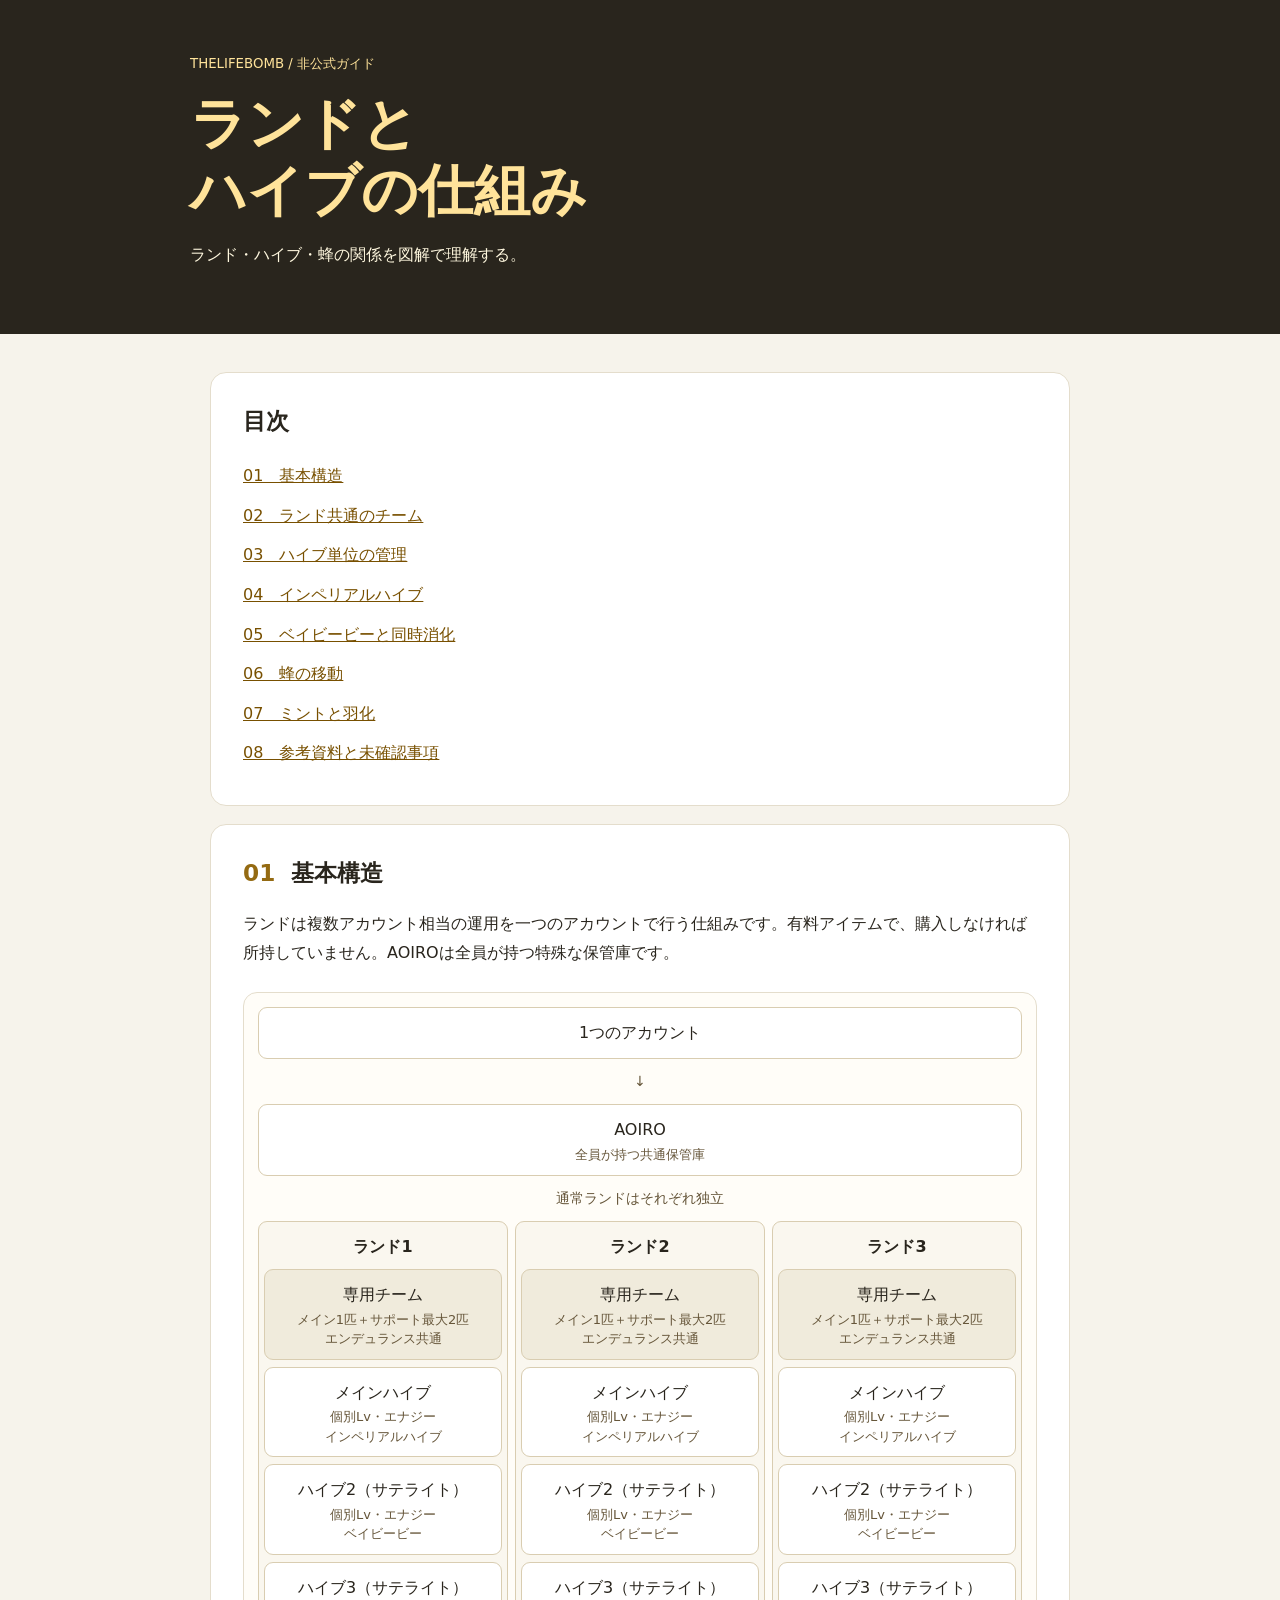
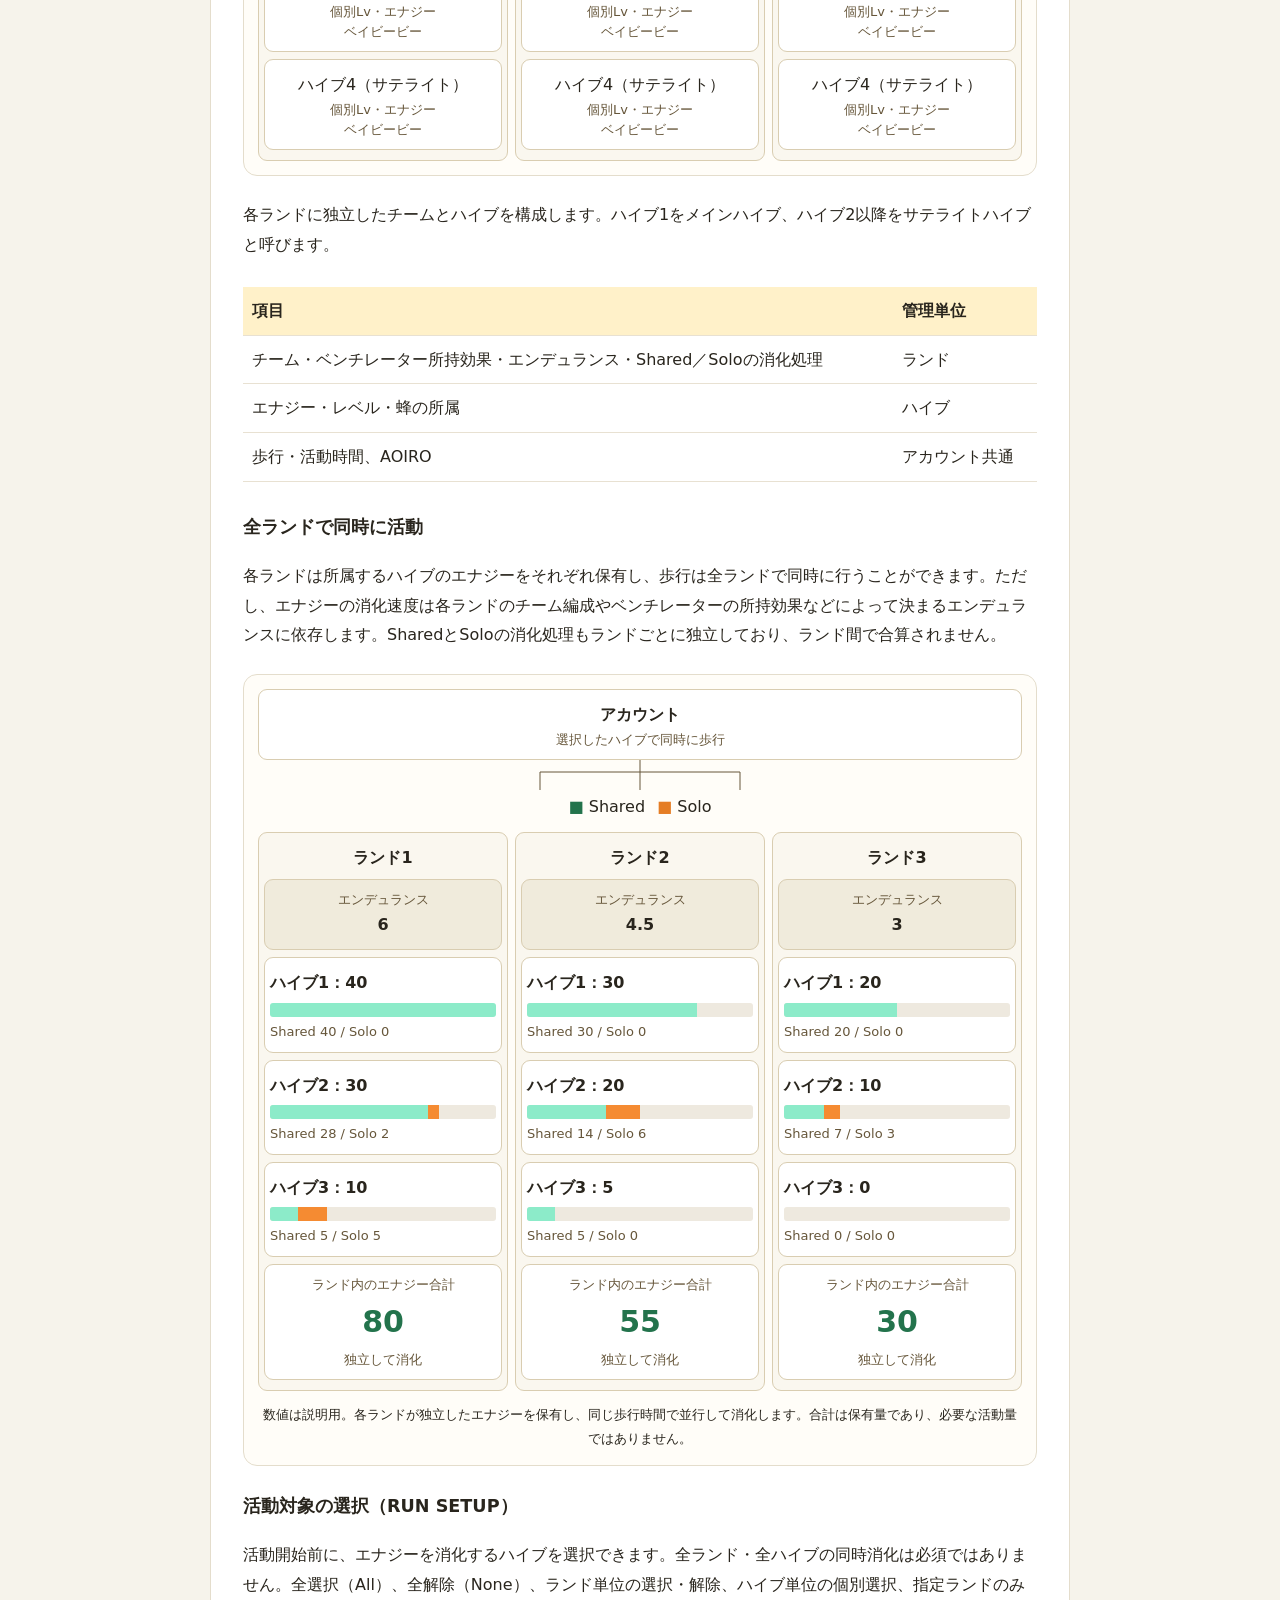
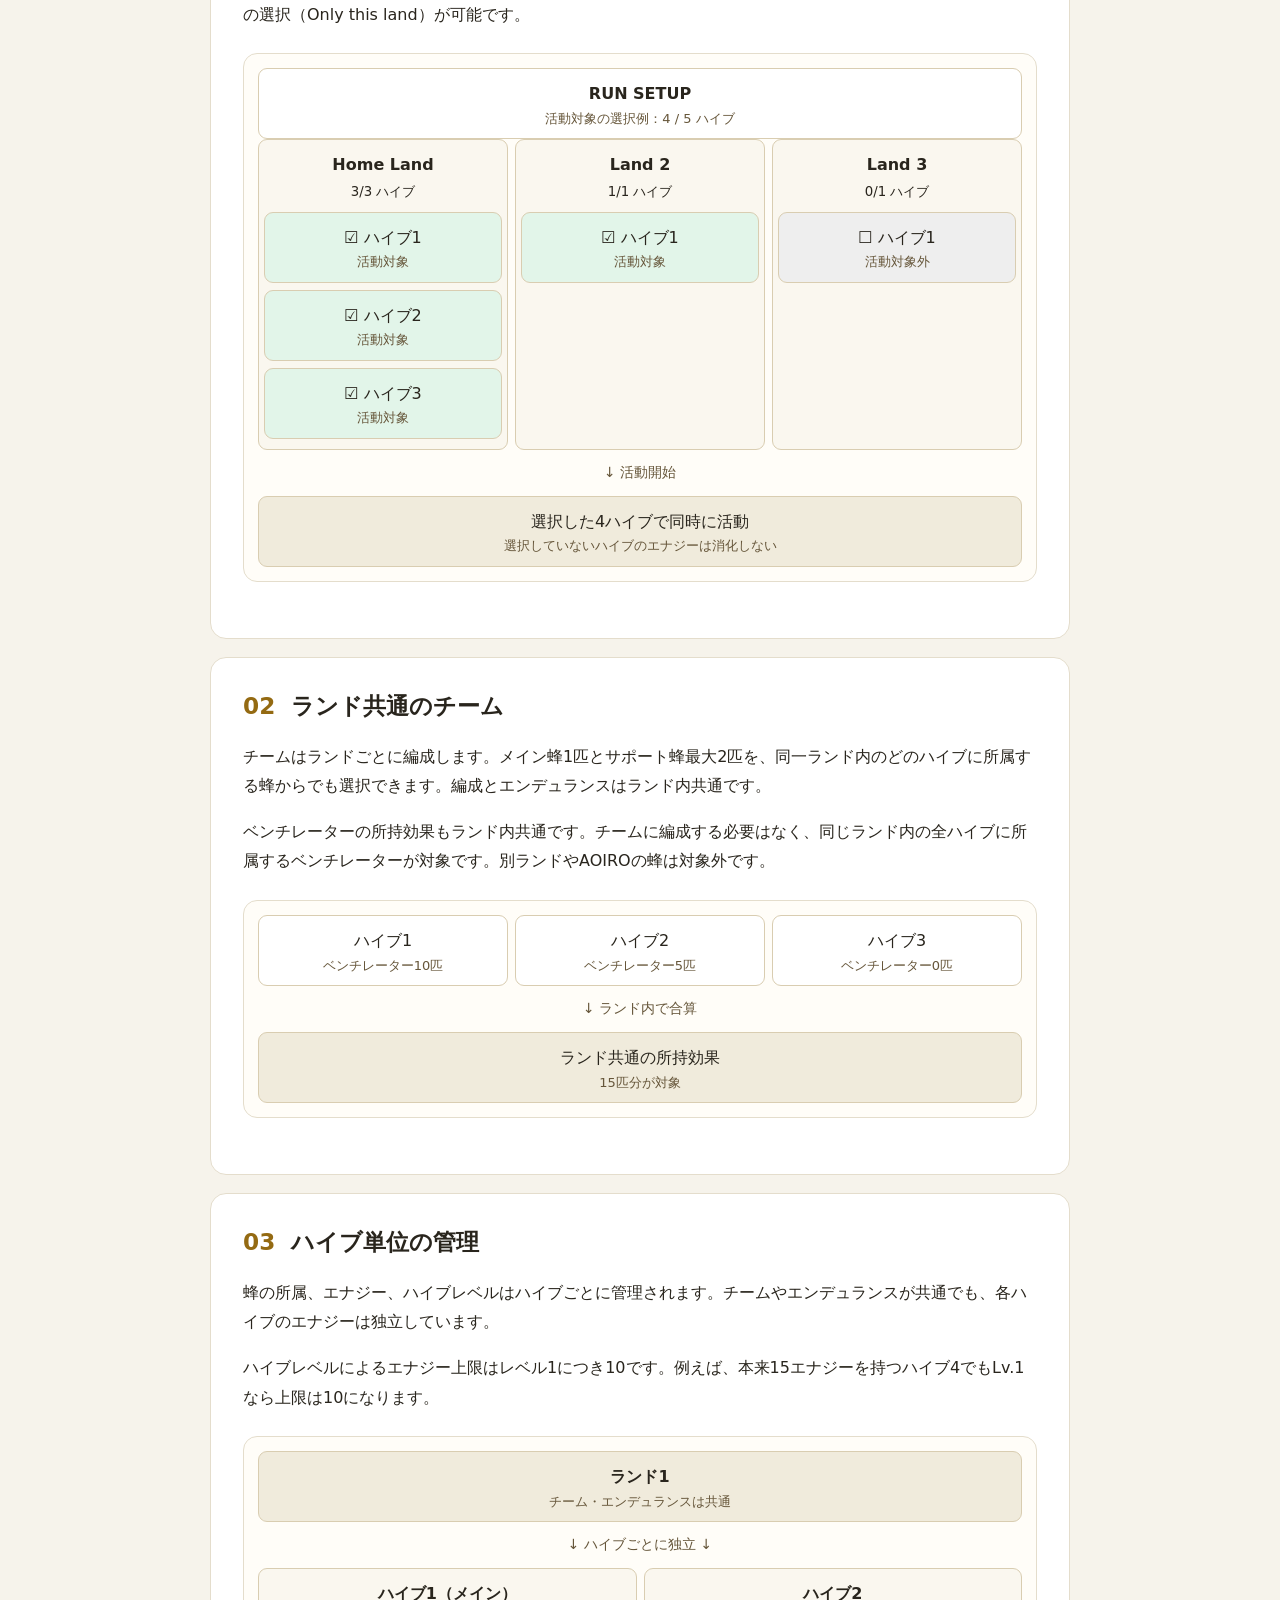
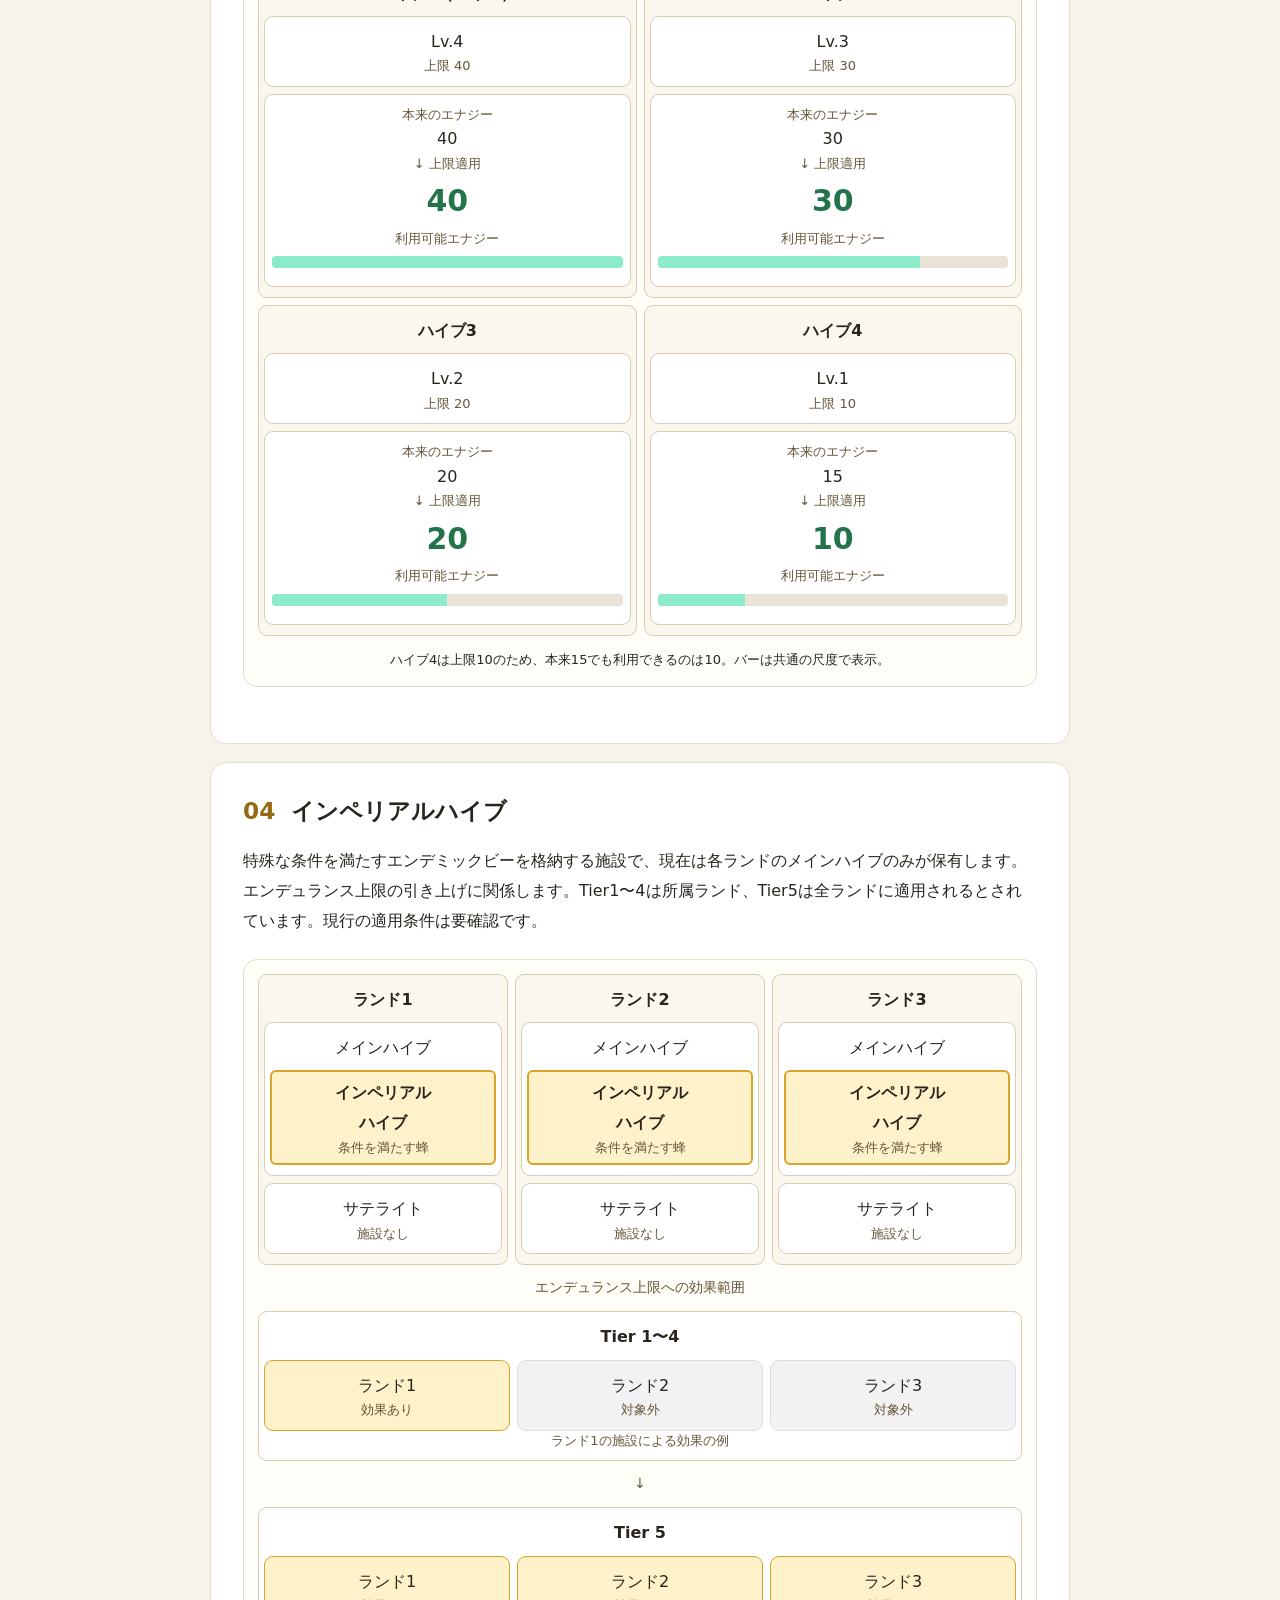
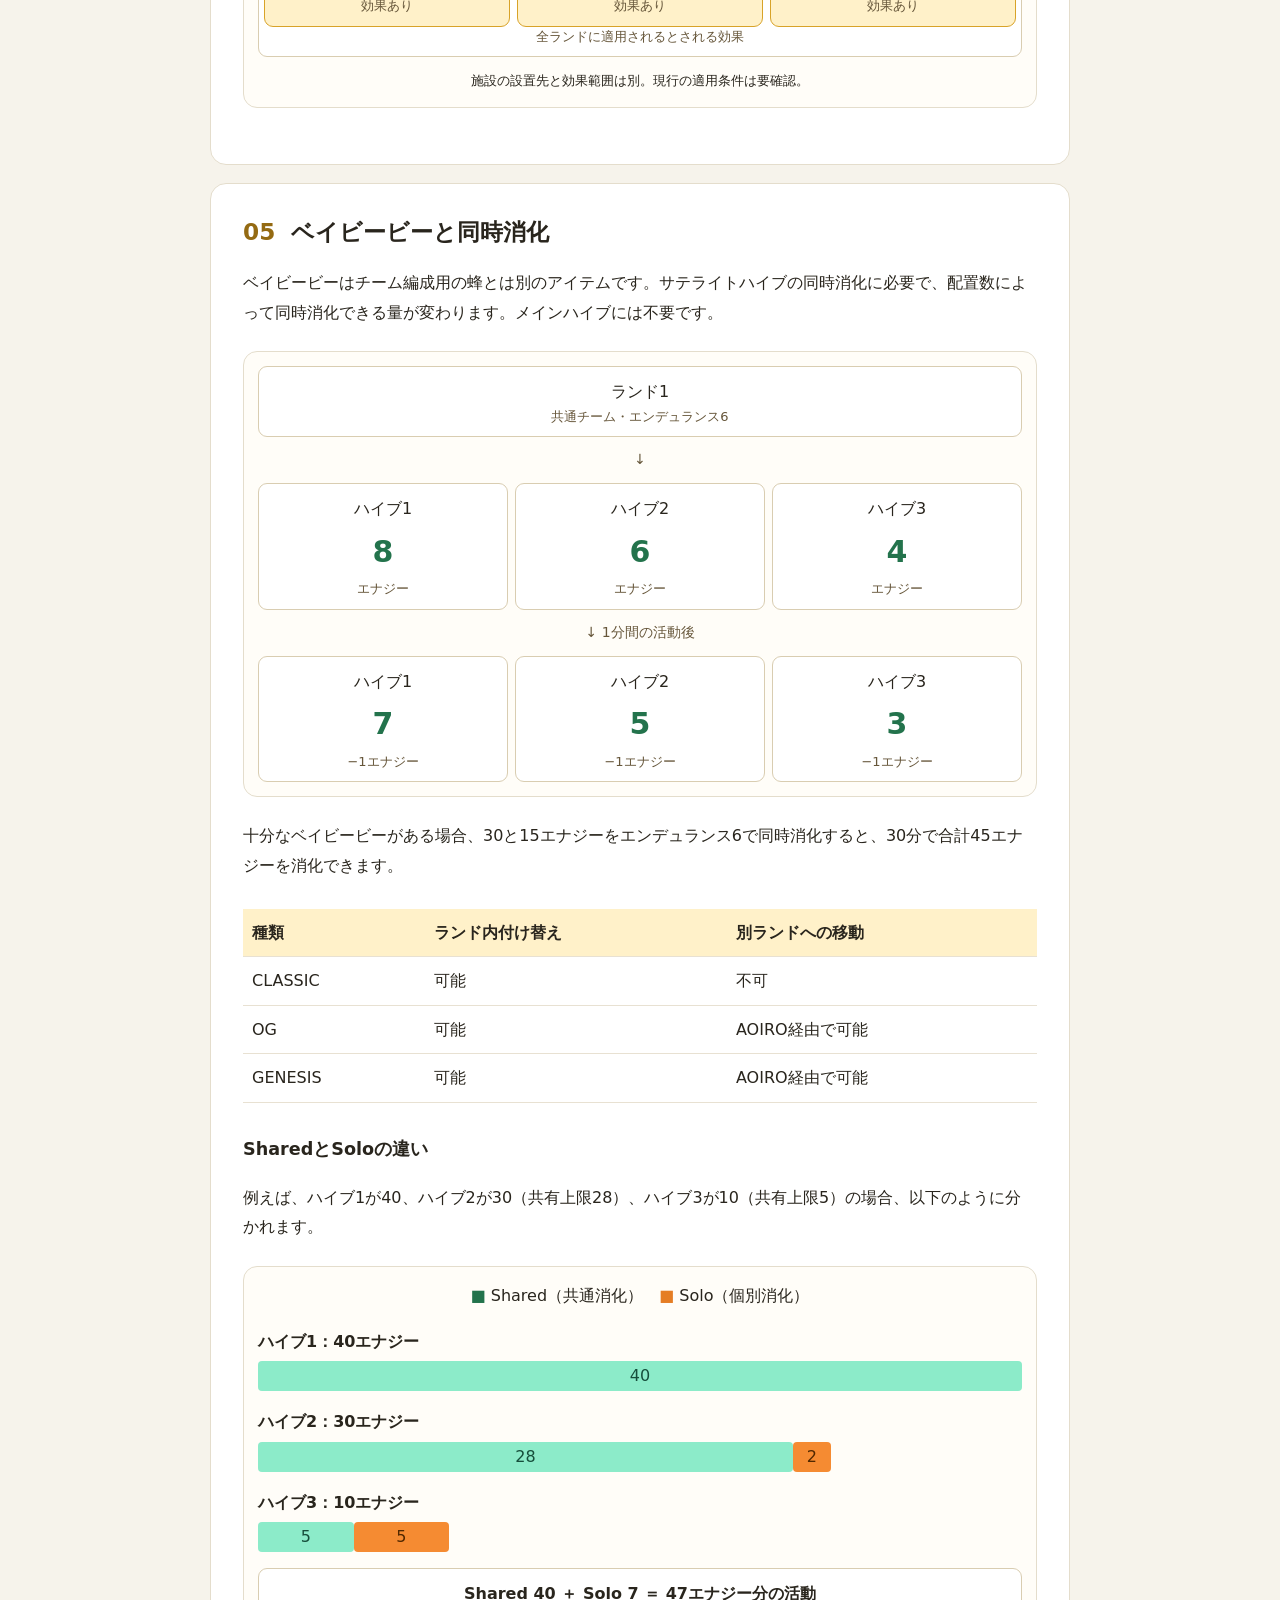
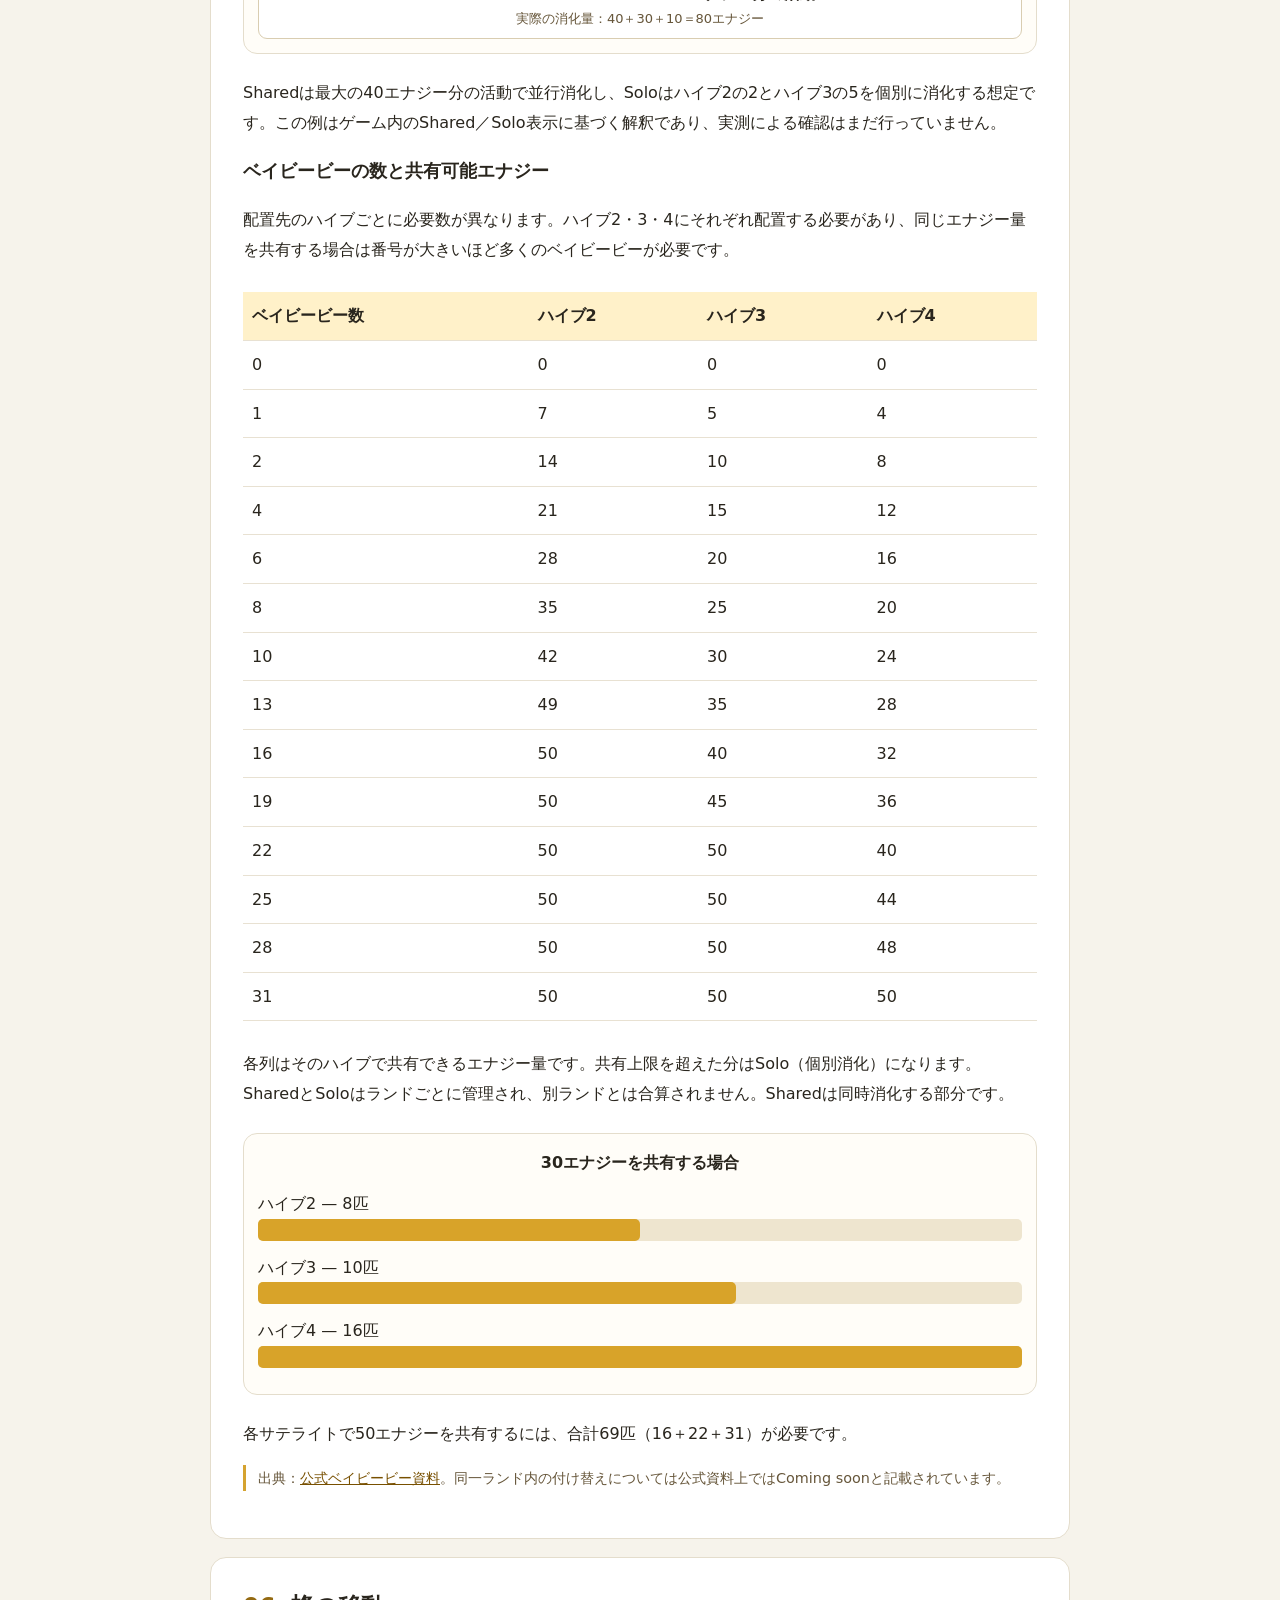
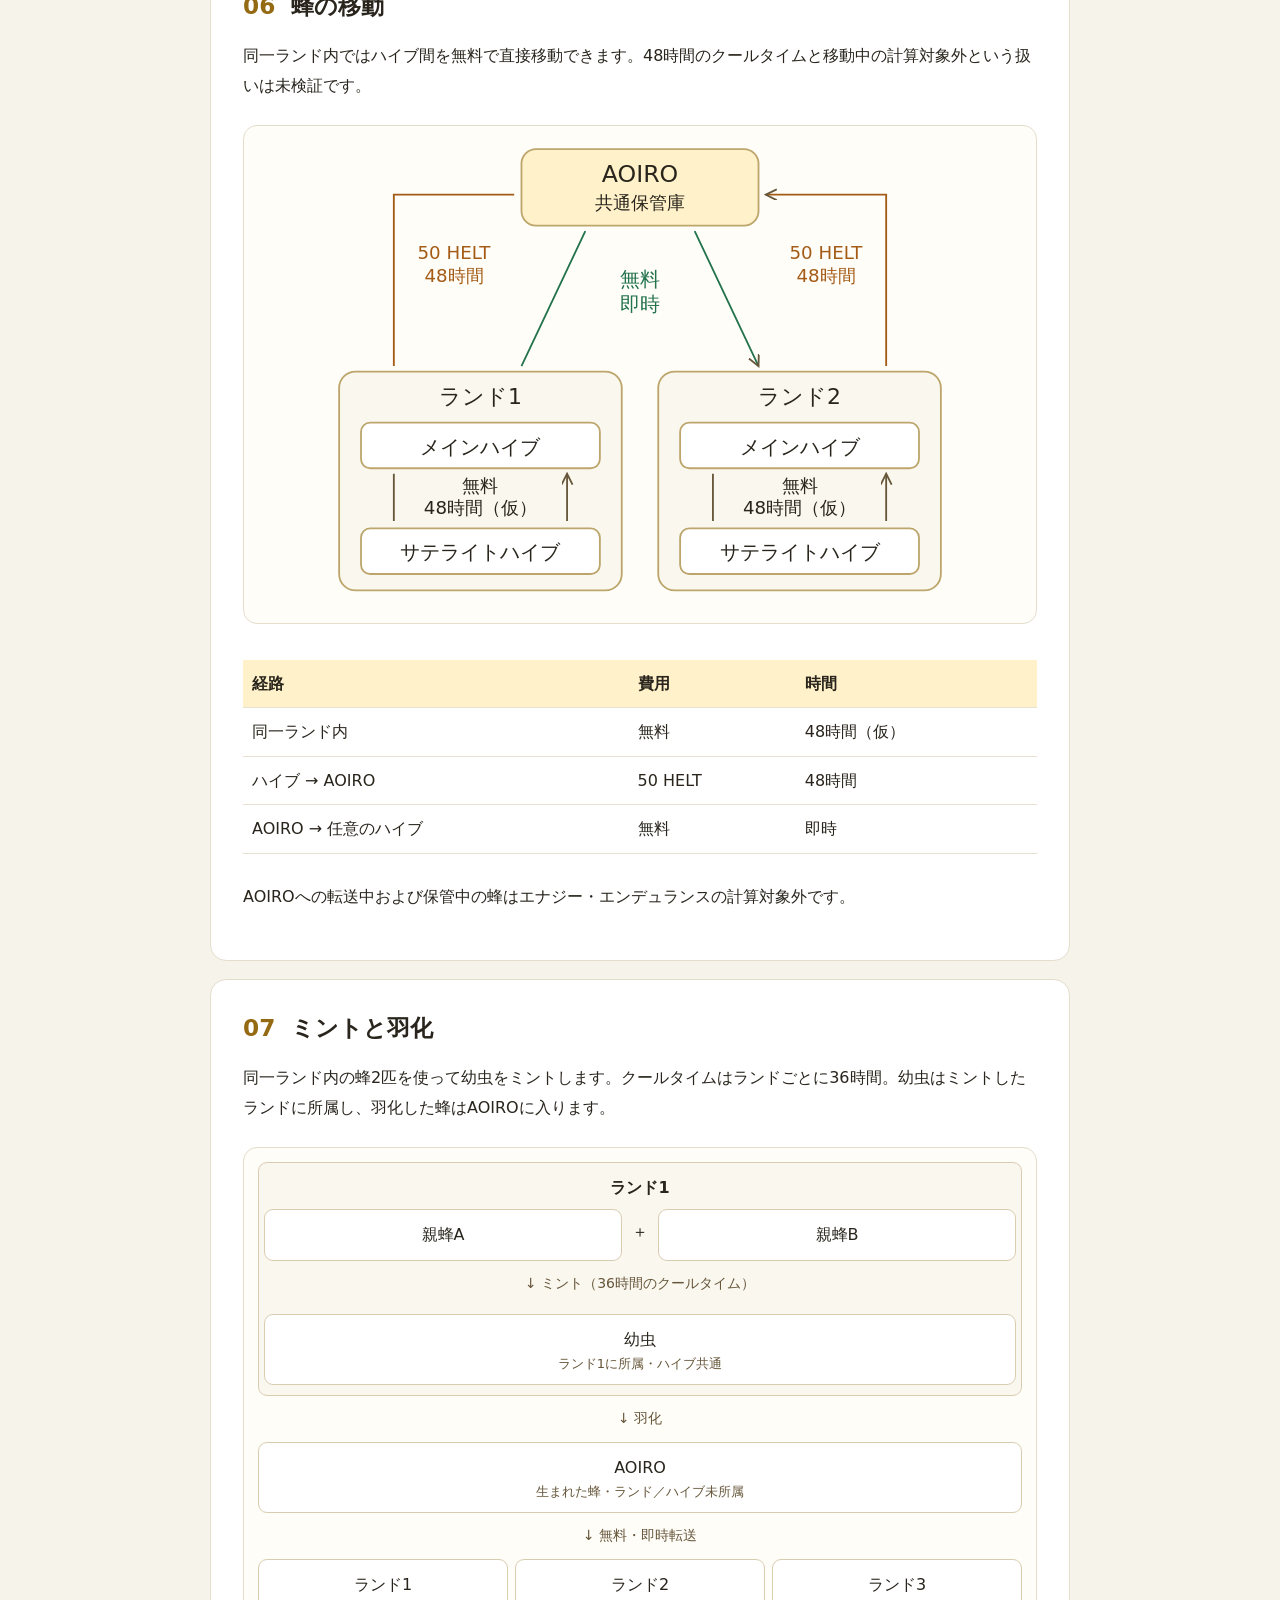
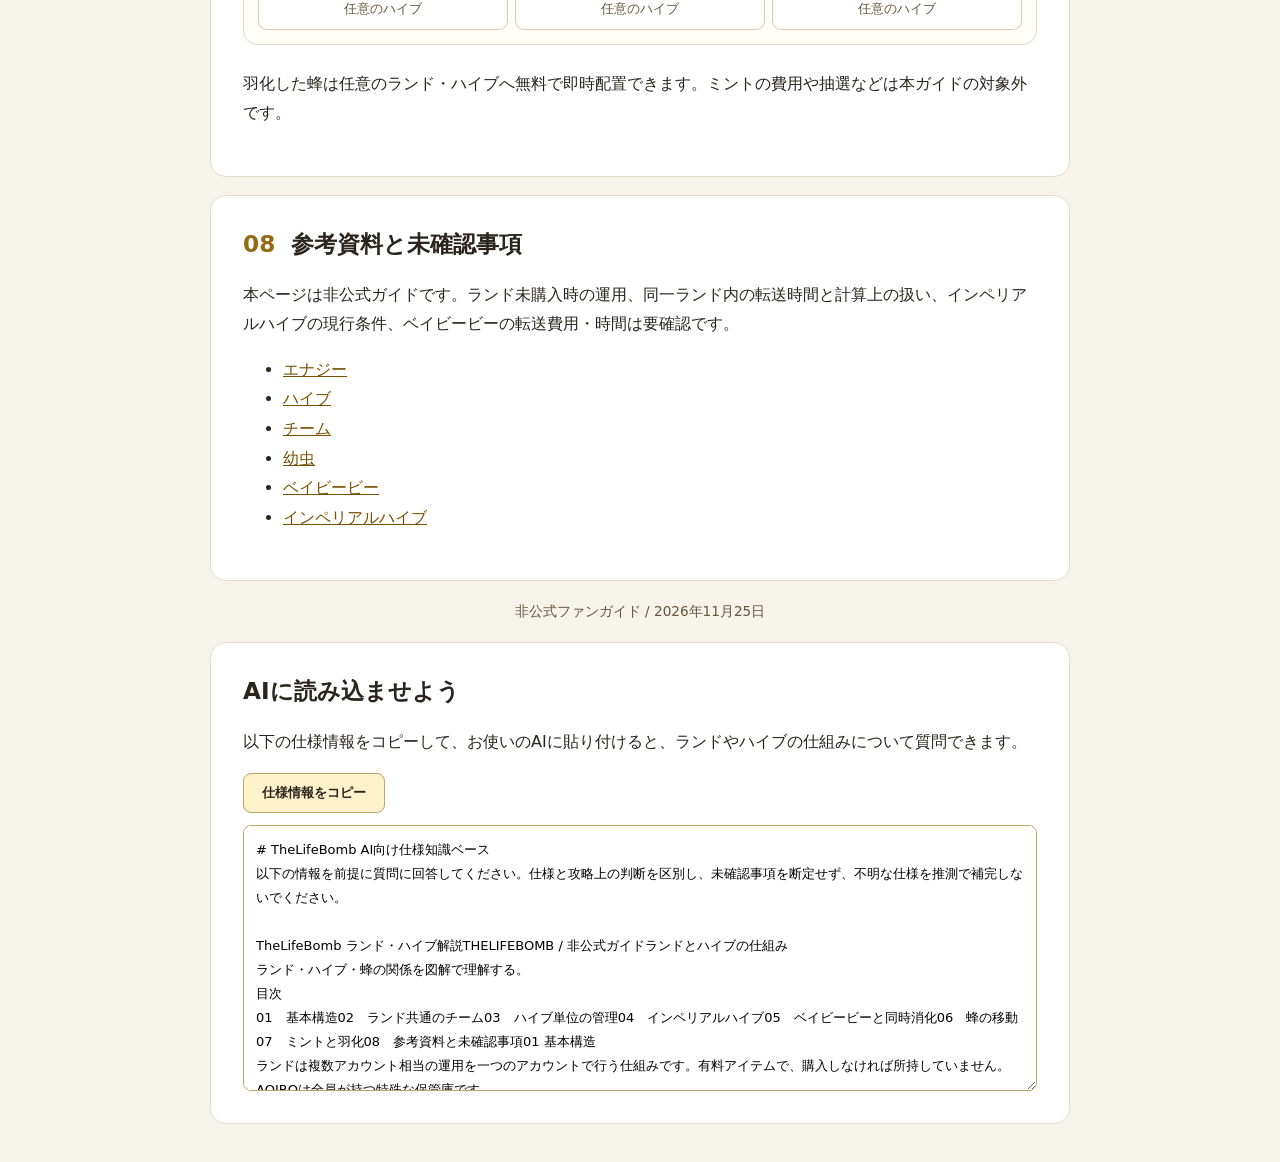
==== commit 205a399d: "Add copyable AI knowledge base at bottom of guide" ====
--- a/thelifebomb-guide/index.html
+++ b/thelifebomb-guide/index.html
@@ -1 +1,86 @@
-<!doctype html><html lang="ja"><head><meta charset="utf-8"><meta name="viewport" content="width=device-width, initial-scale=1"><title>TheLifeBomb ランド・ハイブ解説</title><link rel="stylesheet" href="css/style.css"><style>.diagram{margin:24px 0;padding:14px;border:1px solid #e4ddcc;border-radius:14px;background:#fffdf8;text-align:center}.diagram svg{width:100%;height:auto;max-width:620px}.node,.land{border:1px solid #d9cdb1;border-radius:9px;padding:10px 5px;background:white;min-width:0;overflow-wrap:anywhere}.node small{display:block;font-size:clamp(10px,2.4vw,13px);line-height:1.5;color:#66563a}.landgrid{display:grid;grid-template-columns:repeat(3,minmax(0,1fr));gap:7px}.land{background:#faf7ef;font-size:clamp(11px,2.7vw,16px)}.land .node{margin-top:7px}.team{background:#f0ebdc}.down{padding:10px 0;color:#66563a;font-size:14px}.number{display:block;font-size:30px;color:#23734c}.parents{display:flex;align-items:center;justify-content:center;gap:10px}.parents .node{flex:1}@media(max-width:480px){.diagram{padding:8px}.landgrid{gap:4px}.land,.node{padding:6px 3px}main{padding:10px}}</style></head><body><header><div class="wrap"><small>THELIFEBOMB / 非公式ガイド</small><h1>ランドと<br>ハイブの仕組み</h1><p>ランド・ハイブ・蜂の関係を図解で理解する。</p></div></header><main class="wrap"><nav aria-label="目次"><h2>目次</h2><a href="#s0">01　基本構造</a><a href="#s1">02　ランド共通のチーム</a><a href="#s2">03　ハイブ単位の管理</a><a href="#s3">04　インペリアルハイブ</a><a href="#s4">05　ベイビービーと同時消化</a><a href="#s5">06　蜂の移動</a><a href="#s6">07　ミントと羽化</a><a href="#s8">08　参考資料と未確認事項</a></nav><section id="s0"><h2><span>01</span> 基本構造</h2><p>ランドは複数アカウント相当の運用を一つのアカウントで行う仕組みです。有料アイテムで、購入しなければ所持していません。AOIROは全員が持つ特殊な保管庫です。</p><figure class="diagram"><div class="node">1つのアカウント</div><div class="down">↓</div><div class="node">AOIRO <small>全員が持つ共通保管庫</small></div><div class="down">通常ランドはそれぞれ独立</div><div class="landgrid"><div class="land"><b>ランド1</b><div class="node team">専用チーム<small>メイン1匹＋サポート最大2匹</small><small>エンデュランス共通</small></div><div class="node">メインハイブ<small>個別Lv・エナジー</small><small>インペリアルハイブ</small></div><div class="node">ハイブ2（サテライト）<small>個別Lv・エナジー</small><small>ベイビービー</small></div><div class="node">ハイブ3（サテライト）<small>個別Lv・エナジー</small><small>ベイビービー</small></div><div class="node">ハイブ4（サテライト）<small>個別Lv・エナジー</small><small>ベイビービー</small></div></div><div class="land"><b>ランド2</b><div class="node team">専用チーム<small>メイン1匹＋サポート最大2匹</small><small>エンデュランス共通</small></div><div class="node">メインハイブ<small>個別Lv・エナジー</small><small>インペリアルハイブ</small></div><div class="node">ハイブ2（サテライト）<small>個別Lv・エナジー</small><small>ベイビービー</small></div><div class="node">ハイブ3（サテライト）<small>個別Lv・エナジー</small><small>ベイビービー</small></div><div class="node">ハイブ4（サテライト）<small>個別Lv・エナジー</small><small>ベイビービー</small></div></div><div class="land"><b>ランド3</b><div class="node team">専用チーム<small>メイン1匹＋サポート最大2匹</small><small>エンデュランス共通</small></div><div class="node">メインハイブ<small>個別Lv・エナジー</small><small>インペリアルハイブ</small></div><div class="node">ハイブ2（サテライト）<small>個別Lv・エナジー</small><small>ベイビービー</small></div><div class="node">ハイブ3（サテライト）<small>個別Lv・エナジー</small><small>ベイビービー</small></div><div class="node">ハイブ4（サテライト）<small>個別Lv・エナジー</small><small>ベイビービー</small></div></div></div></figure><p>各ランドに独立したチームとハイブを構成します。ハイブ1をメインハイブ、ハイブ2以降をサテライトハイブと呼びます。</p><div class="table"><table><thead><tr><th>項目</th><th>管理単位</th></tr></thead><tbody><tr><td>チーム・ベンチレーター所持効果・エンデュランス・Shared／Soloの消化処理</td><td>ランド</td></tr><tr><td>エナジー・レベル・蜂の所属</td><td>ハイブ</td></tr><tr><td>歩行・活動時間、AOIRO</td><td>アカウント共通</td></tr></tbody></table></div><h3>全ランドで同時に活動</h3><p>各ランドは所属するハイブのエナジーをそれぞれ保有し、歩行は全ランドで同時に行うことができます。ただし、エナジーの消化速度は各ランドのチーム編成やベンチレーターの所持効果などによって決まるエンデュランスに依存します。SharedとSoloの消化処理もランドごとに独立しており、ランド間で合算されません。</p><figure class="diagram"><div class="node"><b>アカウント</b><small>選択したハイブで同時に歩行</small></div><svg viewBox="0 0 300 32" style="display:block;width:100%;height:32px;max-width:none" aria-hidden="true"><path d="M150 0 V12 H50 V30 M150 12 V30 M150 12 H250 V30" stroke="#66563a" fill="none"/></svg><div style="display:flex;justify-content:center;gap:12px;flex-wrap:wrap;margin-bottom:10px"><span><b style="color:#23734c">■</b> Shared</span><span><b style="color:#e57d24">■</b> Solo</span></div><div class="landgrid"><div class="land"><b>ランド1</b><div class="node team"><small>エンデュランス</small><b>6</b></div><div class="node" style="text-align:left"><b>ハイブ1：40</b><div style="display:flex;height:14px;margin:5px 0;background:#eee9df;border-radius:3px;overflow:hidden"><div style="width:100%;background:#8cebc9"></div><div style="width:0%;background:#f58b32"></div></div><small>Shared 40 / Solo 0</small></div><div class="node" style="text-align:left"><b>ハイブ2：30</b><div style="display:flex;height:14px;margin:5px 0;background:#eee9df;border-radius:3px;overflow:hidden"><div style="width:70%;background:#8cebc9"></div><div style="width:5%;background:#f58b32"></div></div><small>Shared 28 / Solo 2</small></div><div class="node" style="text-align:left"><b>ハイブ3：10</b><div style="display:flex;height:14px;margin:5px 0;background:#eee9df;border-radius:3px;overflow:hidden"><div style="width:12.5%;background:#8cebc9"></div><div style="width:12.5%;background:#f58b32"></div></div><small>Shared 5 / Solo 5</small></div><div class="node"><small>ランド内のエナジー合計</small><strong class="number">80</strong><small>独立して消化</small></div></div><div class="land"><b>ランド2</b><div class="node team"><small>エンデュランス</small><b>4.5</b></div><div class="node" style="text-align:left"><b>ハイブ1：30</b><div style="display:flex;height:14px;margin:5px 0;background:#eee9df;border-radius:3px;overflow:hidden"><div style="width:75%;background:#8cebc9"></div><div style="width:0%;background:#f58b32"></div></div><small>Shared 30 / Solo 0</small></div><div class="node" style="text-align:left"><b>ハイブ2：20</b><div style="display:flex;height:14px;margin:5px 0;background:#eee9df;border-radius:3px;overflow:hidden"><div style="width:35%;background:#8cebc9"></div><div style="width:15%;background:#f58b32"></div></div><small>Shared 14 / Solo 6</small></div><div class="node" style="text-align:left"><b>ハイブ3：5</b><div style="display:flex;height:14px;margin:5px 0;background:#eee9df;border-radius:3px;overflow:hidden"><div style="width:12.5%;background:#8cebc9"></div><div style="width:0%;background:#f58b32"></div></div><small>Shared 5 / Solo 0</small></div><div class="node"><small>ランド内のエナジー合計</small><strong class="number">55</strong><small>独立して消化</small></div></div><div class="land"><b>ランド3</b><div class="node team"><small>エンデュランス</small><b>3</b></div><div class="node" style="text-align:left"><b>ハイブ1：20</b><div style="display:flex;height:14px;margin:5px 0;background:#eee9df;border-radius:3px;overflow:hidden"><div style="width:50%;background:#8cebc9"></div><div style="width:0%;background:#f58b32"></div></div><small>Shared 20 / Solo 0</small></div><div class="node" style="text-align:left"><b>ハイブ2：10</b><div style="display:flex;height:14px;margin:5px 0;background:#eee9df;border-radius:3px;overflow:hidden"><div style="width:17.5%;background:#8cebc9"></div><div style="width:7.5%;background:#f58b32"></div></div><small>Shared 7 / Solo 3</small></div><div class="node" style="text-align:left"><b>ハイブ3：0</b><div style="display:flex;height:14px;margin:5px 0;background:#eee9df;border-radius:3px;overflow:hidden"><div style="width:0%;background:#8cebc9"></div><div style="width:0%;background:#f58b32"></div></div><small>Shared 0 / Solo 0</small></div><div class="node"><small>ランド内のエナジー合計</small><strong class="number">30</strong><small>独立して消化</small></div></div></div><figcaption style="margin-top:12px;font-size:13px">数値は説明用。各ランドが独立したエナジーを保有し、同じ歩行時間で並行して消化します。合計は保有量であり、必要な活動量ではありません。</figcaption></figure><h3>活動対象の選択（RUN SETUP）</h3><p>活動開始前に、エナジーを消化するハイブを選択できます。全ランド・全ハイブの同時消化は必須ではありません。全選択（All）、全解除（None）、ランド単位の選択・解除、ハイブ単位の個別選択、指定ランドのみの選択（Only this land）が可能です。</p><figure class="diagram"><div class="node"><b>RUN SETUP</b><small>活動対象の選択例：4 / 5 ハイブ</small></div><div class="landgrid"><div class="land"><b>Home Land</b><small style="display:block">3/3 ハイブ</small><div class="node" style="background:#e2f5e9">☑ ハイブ1<small>活動対象</small></div><div class="node" style="background:#e2f5e9">☑ ハイブ2<small>活動対象</small></div><div class="node" style="background:#e2f5e9">☑ ハイブ3<small>活動対象</small></div></div><div class="land"><b>Land 2</b><small style="display:block">1/1 ハイブ</small><div class="node" style="background:#e2f5e9">☑ ハイブ1<small>活動対象</small></div></div><div class="land"><b>Land 3</b><small style="display:block">0/1 ハイブ</small><div class="node" style="background:#eee">☐ ハイブ1<small>活動対象外</small></div></div></div><div class="down">↓ 活動開始</div><div class="node team">選択した4ハイブで同時に活動<small>選択していないハイブのエナジーは消化しない</small></div></figure></section><section id="s1"><h2><span>02</span> ランド共通のチーム</h2><p>チームはランドごとに編成します。メイン蜂1匹とサポート蜂最大2匹を、同一ランド内のどのハイブに所属する蜂からでも選択できます。編成とエンデュランスはランド内共通です。</p><p>ベンチレーターの所持効果もランド内共通です。チームに編成する必要はなく、同じランド内の全ハイブに所属するベンチレーターが対象です。別ランドやAOIROの蜂は対象外です。</p><figure class="diagram"><div class="landgrid"><div class="node">ハイブ1<small>ベンチレーター10匹</small></div><div class="node">ハイブ2<small>ベンチレーター5匹</small></div><div class="node">ハイブ3<small>ベンチレーター0匹</small></div></div><div class="down">↓ ランド内で合算</div><div class="node team">ランド共通の所持効果<small>15匹分が対象</small></div></figure></section><section id="s2"><h2><span>03</span> ハイブ単位の管理</h2><p>蜂の所属、エナジー、ハイブレベルはハイブごとに管理されます。チームやエンデュランスが共通でも、各ハイブのエナジーは独立しています。</p><p>ハイブレベルによるエナジー上限はレベル1につき10です。例えば、本来15エナジーを持つハイブ4でもLv.1なら上限は10になります。</p><figure class="diagram"><div class="node team"><b>ランド1</b><small>チーム・エンデュランスは共通</small></div><div class="down">↓ ハイブごとに独立 ↓</div><div class="landgrid" style="grid-template-columns:repeat(2,minmax(0,1fr))"><div class="land"><b>ハイブ1（メイン）</b><div class="node">Lv.4<small>上限 40</small></div><div class="node"><small>本来のエナジー</small>40<small>↓ 上限適用</small><strong class="number">40</strong><small>利用可能エナジー</small><div style="height:12px;background:#e9e3d5;border-radius:4px;overflow:hidden;margin:8px 2px"><div style="height:100%;width:100%;background:#8cebc9"></div></div></div></div><div class="land"><b>ハイブ2</b><div class="node">Lv.3<small>上限 30</small></div><div class="node"><small>本来のエナジー</small>30<small>↓ 上限適用</small><strong class="number">30</strong><small>利用可能エナジー</small><div style="height:12px;background:#e9e3d5;border-radius:4px;overflow:hidden;margin:8px 2px"><div style="height:100%;width:75%;background:#8cebc9"></div></div></div></div><div class="land"><b>ハイブ3</b><div class="node">Lv.2<small>上限 20</small></div><div class="node"><small>本来のエナジー</small>20<small>↓ 上限適用</small><strong class="number">20</strong><small>利用可能エナジー</small><div style="height:12px;background:#e9e3d5;border-radius:4px;overflow:hidden;margin:8px 2px"><div style="height:100%;width:50%;background:#8cebc9"></div></div></div></div><div class="land"><b>ハイブ4</b><div class="node">Lv.1<small>上限 10</small></div><div class="node"><small>本来のエナジー</small>15<small>↓ 上限適用</small><strong class="number">10</strong><small>利用可能エナジー</small><div style="height:12px;background:#e9e3d5;border-radius:4px;overflow:hidden;margin:8px 2px"><div style="height:100%;width:25%;background:#8cebc9"></div></div></div></div></div><figcaption style="margin-top:12px;font-size:13px">ハイブ4は上限10のため、本来15でも利用できるのは10。バーは共通の尺度で表示。</figcaption></figure></section><section id="s3"><h2><span>04</span> インペリアルハイブ</h2><p>特殊な条件を満たすエンデミックビーを格納する施設で、現在は各ランドのメインハイブのみが保有します。エンデュランス上限の引き上げに関係します。Tier1〜4は所属ランド、Tier5は全ランドに適用されるとされています。現行の適用条件は要確認です。</p><figure class="diagram"><div class="landgrid"><div class="land"><b>ランド1</b><div class="node">メインハイブ<div style="border:2px solid #d8a329;border-radius:6px;padding:6px 2px;margin-top:8px;background:#fff1c9"><b>インペリアル<br>ハイブ</b><small>条件を満たす蜂</small></div></div><div class="node">サテライト<small>施設なし</small></div></div><div class="land"><b>ランド2</b><div class="node">メインハイブ<div style="border:2px solid #d8a329;border-radius:6px;padding:6px 2px;margin-top:8px;background:#fff1c9"><b>インペリアル<br>ハイブ</b><small>条件を満たす蜂</small></div></div><div class="node">サテライト<small>施設なし</small></div></div><div class="land"><b>ランド3</b><div class="node">メインハイブ<div style="border:2px solid #d8a329;border-radius:6px;padding:6px 2px;margin-top:8px;background:#fff1c9"><b>インペリアル<br>ハイブ</b><small>条件を満たす蜂</small></div></div><div class="node">サテライト<small>施設なし</small></div></div></div><div class="down">エンデュランス上限への効果範囲</div><div class="node"><b>Tier 1〜4</b><div class="landgrid" style="margin-top:8px"><div class="node" style="background:#fff1c9;border-color:#d8a329">ランド1<small>効果あり</small></div><div class="node" style="background:#f2f2f2;border-color:#ddd">ランド2<small>対象外</small></div><div class="node" style="background:#f2f2f2;border-color:#ddd">ランド3<small>対象外</small></div></div><small>ランド1の施設による効果の例</small></div><div class="down">↓</div><div class="node"><b>Tier 5</b><div class="landgrid" style="margin-top:8px"><div class="node" style="background:#fff1c9;border-color:#d8a329">ランド1<small>効果あり</small></div><div class="node" style="background:#fff1c9;border-color:#d8a329">ランド2<small>効果あり</small></div><div class="node" style="background:#fff1c9;border-color:#d8a329">ランド3<small>効果あり</small></div></div><small>全ランドに適用されるとされる効果</small></div><figcaption style="margin-top:12px;font-size:13px">施設の設置先と効果範囲は別。現行の適用条件は要確認。</figcaption></figure></section><section id="s4"><h2><span>05</span> ベイビービーと同時消化</h2><p>ベイビービーはチーム編成用の蜂とは別のアイテムです。サテライトハイブの同時消化に必要で、配置数によって同時消化できる量が変わります。メインハイブには不要です。</p><figure class="diagram"><div class="node">ランド1<small>共通チーム・エンデュランス6</small></div><div class="down">↓</div><div class="landgrid"><div class="node">ハイブ1<strong class="number">8</strong><small>エナジー</small></div><div class="node">ハイブ2<strong class="number">6</strong><small>エナジー</small></div><div class="node">ハイブ3<strong class="number">4</strong><small>エナジー</small></div></div><div class="down">↓ 1分間の活動後</div><div class="landgrid"><div class="node">ハイブ1<strong class="number">7</strong><small>−1エナジー</small></div><div class="node">ハイブ2<strong class="number">5</strong><small>−1エナジー</small></div><div class="node">ハイブ3<strong class="number">3</strong><small>−1エナジー</small></div></div></figure><p>十分なベイビービーがある場合、30と15エナジーをエンデュランス6で同時消化すると、30分で合計45エナジーを消化できます。</p><div class="table"><table><thead><tr><th>種類</th><th>ランド内付け替え</th><th>別ランドへの移動</th></tr></thead><tbody><tr><td>CLASSIC</td><td>可能</td><td>不可</td></tr><tr><td>OG</td><td>可能</td><td>AOIRO経由で可能</td></tr><tr><td>GENESIS</td><td>可能</td><td>AOIRO経由で可能</td></tr></tbody></table></div><h3>SharedとSoloの違い</h3><p>例えば、ハイブ1が40、ハイブ2が30（共有上限28）、ハイブ3が10（共有上限5）の場合、以下のように分かれます。</p><figure class="diagram"><div style="display:flex;justify-content:center;gap:16px;flex-wrap:wrap"><span><b style="color:#23734c">■</b> Shared（共通消化）</span><span><b style="color:#e57d24">■</b> Solo（個別消化）</span></div><div style="margin:16px 0;text-align:left"><b>ハイブ1：40エナジー</b><div style="display:flex;height:30px;margin-top:5px"><div style="width:100%;background:#8cebc9;color:#164e3b;text-align:center;border-radius:4px;line-height:30px">40</div></div></div><div style="margin:16px 0;text-align:left"><b>ハイブ2：30エナジー</b><div style="display:flex;height:30px;margin-top:5px"><div style="width:70%;background:#8cebc9;color:#164e3b;text-align:center;border-radius:4px;line-height:30px">28</div><div style="width:5%;background:#f58b32;color:#512800;text-align:center;border-radius:4px;line-height:30px">2</div></div></div><div style="margin:16px 0;text-align:left"><b>ハイブ3：10エナジー</b><div style="display:flex;height:30px;margin-top:5px"><div style="width:12.5%;background:#8cebc9;color:#164e3b;text-align:center;border-radius:4px;line-height:30px">5</div><div style="width:12.5%;background:#f58b32;color:#512800;text-align:center;border-radius:4px;line-height:30px">5</div></div></div><div class="node"><b>Shared 40 ＋ Solo 7 ＝ 47エナジー分の活動</b><small>実際の消化量：40＋30＋10＝80エナジー</small></div></figure><p>Sharedは最大の40エナジー分の活動で並行消化し、Soloはハイブ2の2とハイブ3の5を個別に消化する想定です。この例はゲーム内のShared／Solo表示に基づく解釈であり、実測による確認はまだ行っていません。</p><h3>ベイビービーの数と共有可能エナジー</h3><p>配置先のハイブごとに必要数が異なります。ハイブ2・3・4にそれぞれ配置する必要があり、同じエナジー量を共有する場合は番号が大きいほど多くのベイビービーが必要です。</p><div class="table"><table><thead><tr><th>ベイビービー数</th><th>ハイブ2</th><th>ハイブ3</th><th>ハイブ4</th></tr></thead><tbody><tr><td>0</td><td>0</td><td>0</td><td>0</td></tr><tr><td>1</td><td>7</td><td>5</td><td>4</td></tr><tr><td>2</td><td>14</td><td>10</td><td>8</td></tr><tr><td>4</td><td>21</td><td>15</td><td>12</td></tr><tr><td>6</td><td>28</td><td>20</td><td>16</td></tr><tr><td>8</td><td>35</td><td>25</td><td>20</td></tr><tr><td>10</td><td>42</td><td>30</td><td>24</td></tr><tr><td>13</td><td>49</td><td>35</td><td>28</td></tr><tr><td>16</td><td>50</td><td>40</td><td>32</td></tr><tr><td>19</td><td>50</td><td>45</td><td>36</td></tr><tr><td>22</td><td>50</td><td>50</td><td>40</td></tr><tr><td>25</td><td>50</td><td>50</td><td>44</td></tr><tr><td>28</td><td>50</td><td>50</td><td>48</td></tr><tr><td>31</td><td>50</td><td>50</td><td>50</td></tr></tbody></table></div><p>各列はそのハイブで共有できるエナジー量です。共有上限を超えた分はSolo（個別消化）になります。SharedとSoloはランドごとに管理され、別ランドとは合算されません。Sharedは同時消化する部分です。</p><figure class="diagram"><b>30エナジーを共有する場合</b><div style="margin:12px 0;text-align:left">ハイブ2 — 8匹<div style="background:#eee5cf;border-radius:5px;height:22px"><div style="width:50%;background:#d8a329;height:100%;border-radius:5px"></div></div></div><div style="margin:12px 0;text-align:left">ハイブ3 — 10匹<div style="background:#eee5cf;border-radius:5px;height:22px"><div style="width:62.5%;background:#d8a329;height:100%;border-radius:5px"></div></div></div><div style="margin:12px 0;text-align:left">ハイブ4 — 16匹<div style="background:#eee5cf;border-radius:5px;height:22px"><div style="width:100%;background:#d8a329;height:100%;border-radius:5px"></div></div></div></figure><p>各サテライトで50エナジーを共有するには、合計69匹（16＋22＋31）が必要です。</p><p class="note">出典：<a href="https://the-life-bomb.gitbook.io/whitepaper/play-to-earn/apiary-archipelago/baby-bee/overview">公式ベイビービー資料</a>。同一ランド内の付け替えについては公式資料上ではComing soonと記載されています。</p></section><section id="s5"><h2><span>06</span> 蜂の移動</h2><p>同一ランド内ではハイブ間を無料で直接移動できます。48時間のクールタイムと移動中の計算対象外という扱いは未検証です。</p><figure class="diagram"><svg viewBox="0 0 340 252" role="img" aria-label="AOIRO経由のランド間移動とランド内移動"><defs><marker id="a" markerHeight="7" markerWidth="7" orient="auto" refX="6" refY="3"><path d="M0 0 L6 3 L0 6" fill="none" stroke="#66563a"/></marker></defs><g fill="#29251d" text-anchor="middle"><rect x="105" y="5" width="130" height="42" rx="8" fill="#fff1c9" stroke="#bda66c"/><text x="170" y="23" font-size="13">AOIRO</text><text x="170" y="38" font-size="10">共通保管庫</text><rect x="5" y="127" width="155" height="120" rx="9" stroke="#bda66c" fill="#faf7ef"/><text x="82.5" y="145" font-size="12">ランド1</text><rect x="17" y="155" width="131" height="25" rx="5" stroke="#bda66c" fill="white"/><text x="82.5" y="172" font-size="11">メインハイブ</text><rect x="17" y="213" width="131" height="25" rx="5" stroke="#bda66c" fill="white"/><text x="82.5" y="230" font-size="11">サテライトハイブ</text><path d="M35 183 V209 M130 209 V183" stroke="#66563a" marker-end="url(#a)" fill="none"/><text x="82.5" y="193" font-size="10">無料</text><text x="82.5" y="205" font-size="10">48時間（仮）</text><rect x="180" y="127" width="155" height="120" rx="9" stroke="#bda66c" fill="#faf7ef"/><text x="257.5" y="145" font-size="12">ランド2</text><rect x="192" y="155" width="131" height="25" rx="5" stroke="#bda66c" fill="white"/><text x="257.5" y="172" font-size="11">メインハイブ</text><rect x="192" y="213" width="131" height="25" rx="5" stroke="#bda66c" fill="white"/><text x="257.5" y="230" font-size="11">サテライトハイブ</text><path d="M210 183 V209 M305 209 V183" stroke="#66563a" marker-end="url(#a)" fill="none"/><text x="257.5" y="193" font-size="10">無料</text><text x="257.5" y="205" font-size="10">48時間（仮）</text><path d="M35 124 V30 H101 M305 124 V30 H239" stroke="#a45b16" marker-end="url(#a)" fill="none"/><path d="M140 50 L105 124 M200 50 L235 124" stroke="#23734c" marker-end="url(#a)" fill="none"/><g font-size="10" fill="#a45b16"><text x="68" y="65">50 HELT</text><text x="68" y="78">48時間</text><text x="272" y="65">50 HELT</text><text x="272" y="78">48時間</text></g><g font-size="11" fill="#23734c"><text x="170" y="80">無料</text><text x="170" y="94">即時</text></g></g></svg></figure><div class="table"><table><thead><tr><th>経路</th><th>費用</th><th>時間</th></tr></thead><tbody><tr><td>同一ランド内</td><td>無料</td><td>48時間（仮）</td></tr><tr><td>ハイブ → AOIRO</td><td>50 HELT</td><td>48時間</td></tr><tr><td>AOIRO → 任意のハイブ</td><td>無料</td><td>即時</td></tr></tbody></table></div><p>AOIROへの転送中および保管中の蜂はエナジー・エンデュランスの計算対象外です。</p></section><section id="s6"><h2><span>07</span> ミントと羽化</h2><p>同一ランド内の蜂2匹を使って幼虫をミントします。クールタイムはランドごとに36時間。幼虫はミントしたランドに所属し、羽化した蜂はAOIROに入ります。</p><figure class="diagram"><div class="land"><b>ランド1</b><div class="parents"><div class="node">親蜂A</div>＋<div class="node">親蜂B</div></div><div class="down">↓ ミント（36時間のクールタイム）</div><div class="node">幼虫<small>ランド1に所属・ハイブ共通</small></div></div><div class="down">↓ 羽化</div><div class="node">AOIRO<small>生まれた蜂・ランド／ハイブ未所属</small></div><div class="down">↓ 無料・即時転送</div><div class="landgrid"><div class="node">ランド1<small>任意のハイブ</small></div><div class="node">ランド2<small>任意のハイブ</small></div><div class="node">ランド3<small>任意のハイブ</small></div></div></figure><p>羽化した蜂は任意のランド・ハイブへ無料で即時配置できます。ミントの費用や抽選などは本ガイドの対象外です。</p></section><section id="s8"><h2><span>08</span> 参考資料と未確認事項</h2><p>本ページは非公式ガイドです。ランド未購入時の運用、同一ランド内の転送時間と計算上の扱い、インペリアルハイブの現行条件、ベイビービーの転送費用・時間は要確認です。</p><ul><li><a href="https://the-life-bomb.gitbook.io/whitepaper/move-to-earn/energy-cap">エナジー</a></li><li><a href="https://the-life-bomb.gitbook.io/whitepaper/play-to-earn/apiary-archipelago/infrastructures">ハイブ</a></li><li><a href="https://the-life-bomb.gitbook.io/whitepaper/move-to-earn/team-system/free-composition">チーム</a></li><li><a href="https://the-life-bomb.gitbook.io/whitepaper/move-to-earn/larvae/larvae">幼虫</a></li><li><a href="https://the-life-bomb.gitbook.io/whitepaper/play-to-earn/apiary-archipelago/baby-bee/overview">ベイビービー</a></li><li><a href="https://the-life-bomb.gitbook.io/whitepaper/play-to-earn/apiary-archipelago/the-imperial-hive/the-imperial-hive">インペリアルハイブ</a></li></ul></section><footer>非公式ファンガイド / 2026年11月25日</footer></main></body></html>+<!doctype html><html lang="ja"><head><meta charset="utf-8"><meta name="viewport" content="width=device-width, initial-scale=1"><title>TheLifeBomb ランド・ハイブ解説</title><link rel="stylesheet" href="css/style.css"><style>.diagram{margin:24px 0;padding:14px;border:1px solid #e4ddcc;border-radius:14px;background:#fffdf8;text-align:center}.diagram svg{width:100%;height:auto;max-width:620px}.node,.land{border:1px solid #d9cdb1;border-radius:9px;padding:10px 5px;background:white;min-width:0;overflow-wrap:anywhere}.node small{display:block;font-size:clamp(10px,2.4vw,13px);line-height:1.5;color:#66563a}.landgrid{display:grid;grid-template-columns:repeat(3,minmax(0,1fr));gap:7px}.land{background:#faf7ef;font-size:clamp(11px,2.7vw,16px)}.land .node{margin-top:7px}.team{background:#f0ebdc}.down{padding:10px 0;color:#66563a;font-size:14px}.number{display:block;font-size:30px;color:#23734c}.parents{display:flex;align-items:center;justify-content:center;gap:10px}.parents .node{flex:1}@media(max-width:480px){.diagram{padding:8px}.landgrid{gap:4px}.land,.node{padding:6px 3px}main{padding:10px}}</style></head><body><header><div class="wrap"><small>THELIFEBOMB / 非公式ガイド</small><h1>ランドと<br>ハイブの仕組み</h1><p>ランド・ハイブ・蜂の関係を図解で理解する。</p></div></header><main class="wrap"><nav aria-label="目次"><h2>目次</h2><a href="#s0">01　基本構造</a><a href="#s1">02　ランド共通のチーム</a><a href="#s2">03　ハイブ単位の管理</a><a href="#s3">04　インペリアルハイブ</a><a href="#s4">05　ベイビービーと同時消化</a><a href="#s5">06　蜂の移動</a><a href="#s6">07　ミントと羽化</a><a href="#s8">08　参考資料と未確認事項</a></nav><section id="s0"><h2><span>01</span> 基本構造</h2><p>ランドは複数アカウント相当の運用を一つのアカウントで行う仕組みです。有料アイテムで、購入しなければ所持していません。AOIROは全員が持つ特殊な保管庫です。</p><figure class="diagram"><div class="node">1つのアカウント</div><div class="down">↓</div><div class="node">AOIRO <small>全員が持つ共通保管庫</small></div><div class="down">通常ランドはそれぞれ独立</div><div class="landgrid"><div class="land"><b>ランド1</b><div class="node team">専用チーム<small>メイン1匹＋サポート最大2匹</small><small>エンデュランス共通</small></div><div class="node">メインハイブ<small>個別Lv・エナジー</small><small>インペリアルハイブ</small></div><div class="node">ハイブ2（サテライト）<small>個別Lv・エナジー</small><small>ベイビービー</small></div><div class="node">ハイブ3（サテライト）<small>個別Lv・エナジー</small><small>ベイビービー</small></div><div class="node">ハイブ4（サテライト）<small>個別Lv・エナジー</small><small>ベイビービー</small></div></div><div class="land"><b>ランド2</b><div class="node team">専用チーム<small>メイン1匹＋サポート最大2匹</small><small>エンデュランス共通</small></div><div class="node">メインハイブ<small>個別Lv・エナジー</small><small>インペリアルハイブ</small></div><div class="node">ハイブ2（サテライト）<small>個別Lv・エナジー</small><small>ベイビービー</small></div><div class="node">ハイブ3（サテライト）<small>個別Lv・エナジー</small><small>ベイビービー</small></div><div class="node">ハイブ4（サテライト）<small>個別Lv・エナジー</small><small>ベイビービー</small></div></div><div class="land"><b>ランド3</b><div class="node team">専用チーム<small>メイン1匹＋サポート最大2匹</small><small>エンデュランス共通</small></div><div class="node">メインハイブ<small>個別Lv・エナジー</small><small>インペリアルハイブ</small></div><div class="node">ハイブ2（サテライト）<small>個別Lv・エナジー</small><small>ベイビービー</small></div><div class="node">ハイブ3（サテライト）<small>個別Lv・エナジー</small><small>ベイビービー</small></div><div class="node">ハイブ4（サテライト）<small>個別Lv・エナジー</small><small>ベイビービー</small></div></div></div></figure><p>各ランドに独立したチームとハイブを構成します。ハイブ1をメインハイブ、ハイブ2以降をサテライトハイブと呼びます。</p><div class="table"><table><thead><tr><th>項目</th><th>管理単位</th></tr></thead><tbody><tr><td>チーム・ベンチレーター所持効果・エンデュランス・Shared／Soloの消化処理</td><td>ランド</td></tr><tr><td>エナジー・レベル・蜂の所属</td><td>ハイブ</td></tr><tr><td>歩行・活動時間、AOIRO</td><td>アカウント共通</td></tr></tbody></table></div><h3>全ランドで同時に活動</h3><p>各ランドは所属するハイブのエナジーをそれぞれ保有し、歩行は全ランドで同時に行うことができます。ただし、エナジーの消化速度は各ランドのチーム編成やベンチレーターの所持効果などによって決まるエンデュランスに依存します。SharedとSoloの消化処理もランドごとに独立しており、ランド間で合算されません。</p><figure class="diagram"><div class="node"><b>アカウント</b><small>選択したハイブで同時に歩行</small></div><svg viewBox="0 0 300 32" style="display:block;width:100%;height:32px;max-width:none" aria-hidden="true"><path d="M150 0 V12 H50 V30 M150 12 V30 M150 12 H250 V30" stroke="#66563a" fill="none"/></svg><div style="display:flex;justify-content:center;gap:12px;flex-wrap:wrap;margin-bottom:10px"><span><b style="color:#23734c">■</b> Shared</span><span><b style="color:#e57d24">■</b> Solo</span></div><div class="landgrid"><div class="land"><b>ランド1</b><div class="node team"><small>エンデュランス</small><b>6</b></div><div class="node" style="text-align:left"><b>ハイブ1：40</b><div style="display:flex;height:14px;margin:5px 0;background:#eee9df;border-radius:3px;overflow:hidden"><div style="width:100%;background:#8cebc9"></div><div style="width:0%;background:#f58b32"></div></div><small>Shared 40 / Solo 0</small></div><div class="node" style="text-align:left"><b>ハイブ2：30</b><div style="display:flex;height:14px;margin:5px 0;background:#eee9df;border-radius:3px;overflow:hidden"><div style="width:70%;background:#8cebc9"></div><div style="width:5%;background:#f58b32"></div></div><small>Shared 28 / Solo 2</small></div><div class="node" style="text-align:left"><b>ハイブ3：10</b><div style="display:flex;height:14px;margin:5px 0;background:#eee9df;border-radius:3px;overflow:hidden"><div style="width:12.5%;background:#8cebc9"></div><div style="width:12.5%;background:#f58b32"></div></div><small>Shared 5 / Solo 5</small></div><div class="node"><small>ランド内のエナジー合計</small><strong class="number">80</strong><small>独立して消化</small></div></div><div class="land"><b>ランド2</b><div class="node team"><small>エンデュランス</small><b>4.5</b></div><div class="node" style="text-align:left"><b>ハイブ1：30</b><div style="display:flex;height:14px;margin:5px 0;background:#eee9df;border-radius:3px;overflow:hidden"><div style="width:75%;background:#8cebc9"></div><div style="width:0%;background:#f58b32"></div></div><small>Shared 30 / Solo 0</small></div><div class="node" style="text-align:left"><b>ハイブ2：20</b><div style="display:flex;height:14px;margin:5px 0;background:#eee9df;border-radius:3px;overflow:hidden"><div style="width:35%;background:#8cebc9"></div><div style="width:15%;background:#f58b32"></div></div><small>Shared 14 / Solo 6</small></div><div class="node" style="text-align:left"><b>ハイブ3：5</b><div style="display:flex;height:14px;margin:5px 0;background:#eee9df;border-radius:3px;overflow:hidden"><div style="width:12.5%;background:#8cebc9"></div><div style="width:0%;background:#f58b32"></div></div><small>Shared 5 / Solo 0</small></div><div class="node"><small>ランド内のエナジー合計</small><strong class="number">55</strong><small>独立して消化</small></div></div><div class="land"><b>ランド3</b><div class="node team"><small>エンデュランス</small><b>3</b></div><div class="node" style="text-align:left"><b>ハイブ1：20</b><div style="display:flex;height:14px;margin:5px 0;background:#eee9df;border-radius:3px;overflow:hidden"><div style="width:50%;background:#8cebc9"></div><div style="width:0%;background:#f58b32"></div></div><small>Shared 20 / Solo 0</small></div><div class="node" style="text-align:left"><b>ハイブ2：10</b><div style="display:flex;height:14px;margin:5px 0;background:#eee9df;border-radius:3px;overflow:hidden"><div style="width:17.5%;background:#8cebc9"></div><div style="width:7.5%;background:#f58b32"></div></div><small>Shared 7 / Solo 3</small></div><div class="node" style="text-align:left"><b>ハイブ3：0</b><div style="display:flex;height:14px;margin:5px 0;background:#eee9df;border-radius:3px;overflow:hidden"><div style="width:0%;background:#8cebc9"></div><div style="width:0%;background:#f58b32"></div></div><small>Shared 0 / Solo 0</small></div><div class="node"><small>ランド内のエナジー合計</small><strong class="number">30</strong><small>独立して消化</small></div></div></div><figcaption style="margin-top:12px;font-size:13px">数値は説明用。各ランドが独立したエナジーを保有し、同じ歩行時間で並行して消化します。合計は保有量であり、必要な活動量ではありません。</figcaption></figure><h3>活動対象の選択（RUN SETUP）</h3><p>活動開始前に、エナジーを消化するハイブを選択できます。全ランド・全ハイブの同時消化は必須ではありません。全選択（All）、全解除（None）、ランド単位の選択・解除、ハイブ単位の個別選択、指定ランドのみの選択（Only this land）が可能です。</p><figure class="diagram"><div class="node"><b>RUN SETUP</b><small>活動対象の選択例：4 / 5 ハイブ</small></div><div class="landgrid"><div class="land"><b>Home Land</b><small style="display:block">3/3 ハイブ</small><div class="node" style="background:#e2f5e9">☑ ハイブ1<small>活動対象</small></div><div class="node" style="background:#e2f5e9">☑ ハイブ2<small>活動対象</small></div><div class="node" style="background:#e2f5e9">☑ ハイブ3<small>活動対象</small></div></div><div class="land"><b>Land 2</b><small style="display:block">1/1 ハイブ</small><div class="node" style="background:#e2f5e9">☑ ハイブ1<small>活動対象</small></div></div><div class="land"><b>Land 3</b><small style="display:block">0/1 ハイブ</small><div class="node" style="background:#eee">☐ ハイブ1<small>活動対象外</small></div></div></div><div class="down">↓ 活動開始</div><div class="node team">選択した4ハイブで同時に活動<small>選択していないハイブのエナジーは消化しない</small></div></figure></section><section id="s1"><h2><span>02</span> ランド共通のチーム</h2><p>チームはランドごとに編成します。メイン蜂1匹とサポート蜂最大2匹を、同一ランド内のどのハイブに所属する蜂からでも選択できます。編成とエンデュランスはランド内共通です。</p><p>ベンチレーターの所持効果もランド内共通です。チームに編成する必要はなく、同じランド内の全ハイブに所属するベンチレーターが対象です。別ランドやAOIROの蜂は対象外です。</p><figure class="diagram"><div class="landgrid"><div class="node">ハイブ1<small>ベンチレーター10匹</small></div><div class="node">ハイブ2<small>ベンチレーター5匹</small></div><div class="node">ハイブ3<small>ベンチレーター0匹</small></div></div><div class="down">↓ ランド内で合算</div><div class="node team">ランド共通の所持効果<small>15匹分が対象</small></div></figure></section><section id="s2"><h2><span>03</span> ハイブ単位の管理</h2><p>蜂の所属、エナジー、ハイブレベルはハイブごとに管理されます。チームやエンデュランスが共通でも、各ハイブのエナジーは独立しています。</p><p>ハイブレベルによるエナジー上限はレベル1につき10です。例えば、本来15エナジーを持つハイブ4でもLv.1なら上限は10になります。</p><figure class="diagram"><div class="node team"><b>ランド1</b><small>チーム・エンデュランスは共通</small></div><div class="down">↓ ハイブごとに独立 ↓</div><div class="landgrid" style="grid-template-columns:repeat(2,minmax(0,1fr))"><div class="land"><b>ハイブ1（メイン）</b><div class="node">Lv.4<small>上限 40</small></div><div class="node"><small>本来のエナジー</small>40<small>↓ 上限適用</small><strong class="number">40</strong><small>利用可能エナジー</small><div style="height:12px;background:#e9e3d5;border-radius:4px;overflow:hidden;margin:8px 2px"><div style="height:100%;width:100%;background:#8cebc9"></div></div></div></div><div class="land"><b>ハイブ2</b><div class="node">Lv.3<small>上限 30</small></div><div class="node"><small>本来のエナジー</small>30<small>↓ 上限適用</small><strong class="number">30</strong><small>利用可能エナジー</small><div style="height:12px;background:#e9e3d5;border-radius:4px;overflow:hidden;margin:8px 2px"><div style="height:100%;width:75%;background:#8cebc9"></div></div></div></div><div class="land"><b>ハイブ3</b><div class="node">Lv.2<small>上限 20</small></div><div class="node"><small>本来のエナジー</small>20<small>↓ 上限適用</small><strong class="number">20</strong><small>利用可能エナジー</small><div style="height:12px;background:#e9e3d5;border-radius:4px;overflow:hidden;margin:8px 2px"><div style="height:100%;width:50%;background:#8cebc9"></div></div></div></div><div class="land"><b>ハイブ4</b><div class="node">Lv.1<small>上限 10</small></div><div class="node"><small>本来のエナジー</small>15<small>↓ 上限適用</small><strong class="number">10</strong><small>利用可能エナジー</small><div style="height:12px;background:#e9e3d5;border-radius:4px;overflow:hidden;margin:8px 2px"><div style="height:100%;width:25%;background:#8cebc9"></div></div></div></div></div><figcaption style="margin-top:12px;font-size:13px">ハイブ4は上限10のため、本来15でも利用できるのは10。バーは共通の尺度で表示。</figcaption></figure></section><section id="s3"><h2><span>04</span> インペリアルハイブ</h2><p>特殊な条件を満たすエンデミックビーを格納する施設で、現在は各ランドのメインハイブのみが保有します。エンデュランス上限の引き上げに関係します。Tier1〜4は所属ランド、Tier5は全ランドに適用されるとされています。現行の適用条件は要確認です。</p><figure class="diagram"><div class="landgrid"><div class="land"><b>ランド1</b><div class="node">メインハイブ<div style="border:2px solid #d8a329;border-radius:6px;padding:6px 2px;margin-top:8px;background:#fff1c9"><b>インペリアル<br>ハイブ</b><small>条件を満たす蜂</small></div></div><div class="node">サテライト<small>施設なし</small></div></div><div class="land"><b>ランド2</b><div class="node">メインハイブ<div style="border:2px solid #d8a329;border-radius:6px;padding:6px 2px;margin-top:8px;background:#fff1c9"><b>インペリアル<br>ハイブ</b><small>条件を満たす蜂</small></div></div><div class="node">サテライト<small>施設なし</small></div></div><div class="land"><b>ランド3</b><div class="node">メインハイブ<div style="border:2px solid #d8a329;border-radius:6px;padding:6px 2px;margin-top:8px;background:#fff1c9"><b>インペリアル<br>ハイブ</b><small>条件を満たす蜂</small></div></div><div class="node">サテライト<small>施設なし</small></div></div></div><div class="down">エンデュランス上限への効果範囲</div><div class="node"><b>Tier 1〜4</b><div class="landgrid" style="margin-top:8px"><div class="node" style="background:#fff1c9;border-color:#d8a329">ランド1<small>効果あり</small></div><div class="node" style="background:#f2f2f2;border-color:#ddd">ランド2<small>対象外</small></div><div class="node" style="background:#f2f2f2;border-color:#ddd">ランド3<small>対象外</small></div></div><small>ランド1の施設による効果の例</small></div><div class="down">↓</div><div class="node"><b>Tier 5</b><div class="landgrid" style="margin-top:8px"><div class="node" style="background:#fff1c9;border-color:#d8a329">ランド1<small>効果あり</small></div><div class="node" style="background:#fff1c9;border-color:#d8a329">ランド2<small>効果あり</small></div><div class="node" style="background:#fff1c9;border-color:#d8a329">ランド3<small>効果あり</small></div></div><small>全ランドに適用されるとされる効果</small></div><figcaption style="margin-top:12px;font-size:13px">施設の設置先と効果範囲は別。現行の適用条件は要確認。</figcaption></figure></section><section id="s4"><h2><span>05</span> ベイビービーと同時消化</h2><p>ベイビービーはチーム編成用の蜂とは別のアイテムです。サテライトハイブの同時消化に必要で、配置数によって同時消化できる量が変わります。メインハイブには不要です。</p><figure class="diagram"><div class="node">ランド1<small>共通チーム・エンデュランス6</small></div><div class="down">↓</div><div class="landgrid"><div class="node">ハイブ1<strong class="number">8</strong><small>エナジー</small></div><div class="node">ハイブ2<strong class="number">6</strong><small>エナジー</small></div><div class="node">ハイブ3<strong class="number">4</strong><small>エナジー</small></div></div><div class="down">↓ 1分間の活動後</div><div class="landgrid"><div class="node">ハイブ1<strong class="number">7</strong><small>−1エナジー</small></div><div class="node">ハイブ2<strong class="number">5</strong><small>−1エナジー</small></div><div class="node">ハイブ3<strong class="number">3</strong><small>−1エナジー</small></div></div></figure><p>十分なベイビービーがある場合、30と15エナジーをエンデュランス6で同時消化すると、30分で合計45エナジーを消化できます。</p><div class="table"><table><thead><tr><th>種類</th><th>ランド内付け替え</th><th>別ランドへの移動</th></tr></thead><tbody><tr><td>CLASSIC</td><td>可能</td><td>不可</td></tr><tr><td>OG</td><td>可能</td><td>AOIRO経由で可能</td></tr><tr><td>GENESIS</td><td>可能</td><td>AOIRO経由で可能</td></tr></tbody></table></div><h3>SharedとSoloの違い</h3><p>例えば、ハイブ1が40、ハイブ2が30（共有上限28）、ハイブ3が10（共有上限5）の場合、以下のように分かれます。</p><figure class="diagram"><div style="display:flex;justify-content:center;gap:16px;flex-wrap:wrap"><span><b style="color:#23734c">■</b> Shared（共通消化）</span><span><b style="color:#e57d24">■</b> Solo（個別消化）</span></div><div style="margin:16px 0;text-align:left"><b>ハイブ1：40エナジー</b><div style="display:flex;height:30px;margin-top:5px"><div style="width:100%;background:#8cebc9;color:#164e3b;text-align:center;border-radius:4px;line-height:30px">40</div></div></div><div style="margin:16px 0;text-align:left"><b>ハイブ2：30エナジー</b><div style="display:flex;height:30px;margin-top:5px"><div style="width:70%;background:#8cebc9;color:#164e3b;text-align:center;border-radius:4px;line-height:30px">28</div><div style="width:5%;background:#f58b32;color:#512800;text-align:center;border-radius:4px;line-height:30px">2</div></div></div><div style="margin:16px 0;text-align:left"><b>ハイブ3：10エナジー</b><div style="display:flex;height:30px;margin-top:5px"><div style="width:12.5%;background:#8cebc9;color:#164e3b;text-align:center;border-radius:4px;line-height:30px">5</div><div style="width:12.5%;background:#f58b32;color:#512800;text-align:center;border-radius:4px;line-height:30px">5</div></div></div><div class="node"><b>Shared 40 ＋ Solo 7 ＝ 47エナジー分の活動</b><small>実際の消化量：40＋30＋10＝80エナジー</small></div></figure><p>Sharedは最大の40エナジー分の活動で並行消化し、Soloはハイブ2の2とハイブ3の5を個別に消化する想定です。この例はゲーム内のShared／Solo表示に基づく解釈であり、実測による確認はまだ行っていません。</p><h3>ベイビービーの数と共有可能エナジー</h3><p>配置先のハイブごとに必要数が異なります。ハイブ2・3・4にそれぞれ配置する必要があり、同じエナジー量を共有する場合は番号が大きいほど多くのベイビービーが必要です。</p><div class="table"><table><thead><tr><th>ベイビービー数</th><th>ハイブ2</th><th>ハイブ3</th><th>ハイブ4</th></tr></thead><tbody><tr><td>0</td><td>0</td><td>0</td><td>0</td></tr><tr><td>1</td><td>7</td><td>5</td><td>4</td></tr><tr><td>2</td><td>14</td><td>10</td><td>8</td></tr><tr><td>4</td><td>21</td><td>15</td><td>12</td></tr><tr><td>6</td><td>28</td><td>20</td><td>16</td></tr><tr><td>8</td><td>35</td><td>25</td><td>20</td></tr><tr><td>10</td><td>42</td><td>30</td><td>24</td></tr><tr><td>13</td><td>49</td><td>35</td><td>28</td></tr><tr><td>16</td><td>50</td><td>40</td><td>32</td></tr><tr><td>19</td><td>50</td><td>45</td><td>36</td></tr><tr><td>22</td><td>50</td><td>50</td><td>40</td></tr><tr><td>25</td><td>50</td><td>50</td><td>44</td></tr><tr><td>28</td><td>50</td><td>50</td><td>48</td></tr><tr><td>31</td><td>50</td><td>50</td><td>50</td></tr></tbody></table></div><p>各列はそのハイブで共有できるエナジー量です。共有上限を超えた分はSolo（個別消化）になります。SharedとSoloはランドごとに管理され、別ランドとは合算されません。Sharedは同時消化する部分です。</p><figure class="diagram"><b>30エナジーを共有する場合</b><div style="margin:12px 0;text-align:left">ハイブ2 — 8匹<div style="background:#eee5cf;border-radius:5px;height:22px"><div style="width:50%;background:#d8a329;height:100%;border-radius:5px"></div></div></div><div style="margin:12px 0;text-align:left">ハイブ3 — 10匹<div style="background:#eee5cf;border-radius:5px;height:22px"><div style="width:62.5%;background:#d8a329;height:100%;border-radius:5px"></div></div></div><div style="margin:12px 0;text-align:left">ハイブ4 — 16匹<div style="background:#eee5cf;border-radius:5px;height:22px"><div style="width:100%;background:#d8a329;height:100%;border-radius:5px"></div></div></div></figure><p>各サテライトで50エナジーを共有するには、合計69匹（16＋22＋31）が必要です。</p><p class="note">出典：<a href="https://the-life-bomb.gitbook.io/whitepaper/play-to-earn/apiary-archipelago/baby-bee/overview">公式ベイビービー資料</a>。同一ランド内の付け替えについては公式資料上ではComing soonと記載されています。</p></section><section id="s5"><h2><span>06</span> 蜂の移動</h2><p>同一ランド内ではハイブ間を無料で直接移動できます。48時間のクールタイムと移動中の計算対象外という扱いは未検証です。</p><figure class="diagram"><svg viewBox="0 0 340 252" role="img" aria-label="AOIRO経由のランド間移動とランド内移動"><defs><marker id="a" markerHeight="7" markerWidth="7" orient="auto" refX="6" refY="3"><path d="M0 0 L6 3 L0 6" fill="none" stroke="#66563a"/></marker></defs><g fill="#29251d" text-anchor="middle"><rect x="105" y="5" width="130" height="42" rx="8" fill="#fff1c9" stroke="#bda66c"/><text x="170" y="23" font-size="13">AOIRO</text><text x="170" y="38" font-size="10">共通保管庫</text><rect x="5" y="127" width="155" height="120" rx="9" stroke="#bda66c" fill="#faf7ef"/><text x="82.5" y="145" font-size="12">ランド1</text><rect x="17" y="155" width="131" height="25" rx="5" stroke="#bda66c" fill="white"/><text x="82.5" y="172" font-size="11">メインハイブ</text><rect x="17" y="213" width="131" height="25" rx="5" stroke="#bda66c" fill="white"/><text x="82.5" y="230" font-size="11">サテライトハイブ</text><path d="M35 183 V209 M130 209 V183" stroke="#66563a" marker-end="url(#a)" fill="none"/><text x="82.5" y="193" font-size="10">無料</text><text x="82.5" y="205" font-size="10">48時間（仮）</text><rect x="180" y="127" width="155" height="120" rx="9" stroke="#bda66c" fill="#faf7ef"/><text x="257.5" y="145" font-size="12">ランド2</text><rect x="192" y="155" width="131" height="25" rx="5" stroke="#bda66c" fill="white"/><text x="257.5" y="172" font-size="11">メインハイブ</text><rect x="192" y="213" width="131" height="25" rx="5" stroke="#bda66c" fill="white"/><text x="257.5" y="230" font-size="11">サテライトハイブ</text><path d="M210 183 V209 M305 209 V183" stroke="#66563a" marker-end="url(#a)" fill="none"/><text x="257.5" y="193" font-size="10">無料</text><text x="257.5" y="205" font-size="10">48時間（仮）</text><path d="M35 124 V30 H101 M305 124 V30 H239" stroke="#a45b16" marker-end="url(#a)" fill="none"/><path d="M140 50 L105 124 M200 50 L235 124" stroke="#23734c" marker-end="url(#a)" fill="none"/><g font-size="10" fill="#a45b16"><text x="68" y="65">50 HELT</text><text x="68" y="78">48時間</text><text x="272" y="65">50 HELT</text><text x="272" y="78">48時間</text></g><g font-size="11" fill="#23734c"><text x="170" y="80">無料</text><text x="170" y="94">即時</text></g></g></svg></figure><div class="table"><table><thead><tr><th>経路</th><th>費用</th><th>時間</th></tr></thead><tbody><tr><td>同一ランド内</td><td>無料</td><td>48時間（仮）</td></tr><tr><td>ハイブ → AOIRO</td><td>50 HELT</td><td>48時間</td></tr><tr><td>AOIRO → 任意のハイブ</td><td>無料</td><td>即時</td></tr></tbody></table></div><p>AOIROへの転送中および保管中の蜂はエナジー・エンデュランスの計算対象外です。</p></section><section id="s6"><h2><span>07</span> ミントと羽化</h2><p>同一ランド内の蜂2匹を使って幼虫をミントします。クールタイムはランドごとに36時間。幼虫はミントしたランドに所属し、羽化した蜂はAOIROに入ります。</p><figure class="diagram"><div class="land"><b>ランド1</b><div class="parents"><div class="node">親蜂A</div>＋<div class="node">親蜂B</div></div><div class="down">↓ ミント（36時間のクールタイム）</div><div class="node">幼虫<small>ランド1に所属・ハイブ共通</small></div></div><div class="down">↓ 羽化</div><div class="node">AOIRO<small>生まれた蜂・ランド／ハイブ未所属</small></div><div class="down">↓ 無料・即時転送</div><div class="landgrid"><div class="node">ランド1<small>任意のハイブ</small></div><div class="node">ランド2<small>任意のハイブ</small></div><div class="node">ランド3<small>任意のハイブ</small></div></div></figure><p>羽化した蜂は任意のランド・ハイブへ無料で即時配置できます。ミントの費用や抽選などは本ガイドの対象外です。</p></section><section id="s8"><h2><span>08</span> 参考資料と未確認事項</h2><p>本ページは非公式ガイドです。ランド未購入時の運用、同一ランド内の転送時間と計算上の扱い、インペリアルハイブの現行条件、ベイビービーの転送費用・時間は要確認です。</p><ul><li><a href="https://the-life-bomb.gitbook.io/whitepaper/move-to-earn/energy-cap">エナジー</a></li><li><a href="https://the-life-bomb.gitbook.io/whitepaper/play-to-earn/apiary-archipelago/infrastructures">ハイブ</a></li><li><a href="https://the-life-bomb.gitbook.io/whitepaper/move-to-earn/team-system/free-composition">チーム</a></li><li><a href="https://the-life-bomb.gitbook.io/whitepaper/move-to-earn/larvae/larvae">幼虫</a></li><li><a href="https://the-life-bomb.gitbook.io/whitepaper/play-to-earn/apiary-archipelago/baby-bee/overview">ベイビービー</a></li><li><a href="https://the-life-bomb.gitbook.io/whitepaper/play-to-earn/apiary-archipelago/the-imperial-hive/the-imperial-hive">インペリアルハイブ</a></li></ul></section><footer>非公式ファンガイド / 2026年11月25日</footer><section id="ai-knowledge"><h2>AIに読み込ませよう</h2><p>以下の仕様情報をコピーして、お使いのAIに貼り付けると、ランドやハイブの仕組みについて質問できます。</p><button type="button" id="copy-ai" style="padding:10px 18px;border:1px solid #bda66c;border-radius:8px;background:#fff1c9;color:#29251d;font-weight:bold;cursor:pointer">仕様情報をコピー</button><span id="copy-ai-status" role="status" style="margin-left:8px"></span><textarea id="ai-knowledge-text" rows="10" readonly aria-label="AI向け仕様情報" style="display:block;width:100%;box-sizing:border-box;margin-top:12px;padding:12px;border:1px solid #bda66c;border-radius:8px;font:inherit;font-size:13px;resize:vertical"># TheLifeBomb AI向け仕様知識ベース
+以下の情報を前提に質問に回答してください。仕様と攻略上の判断を区別し、未確認事項を断定せず、不明な仕様を推測で補完しないでください。
+
+TheLifeBomb ランド・ハイブ解説THELIFEBOMB / 非公式ガイドランドとハイブの仕組み
+ランド・ハイブ・蜂の関係を図解で理解する。
+目次
+01　基本構造02　ランド共通のチーム03　ハイブ単位の管理04　インペリアルハイブ05　ベイビービーと同時消化06　蜂の移動07　ミントと羽化08　参考資料と未確認事項01 基本構造
+ランドは複数アカウント相当の運用を一つのアカウントで行う仕組みです。有料アイテムで、購入しなければ所持していません。AOIROは全員が持つ特殊な保管庫です。
+各ランドに独立したチームとハイブを構成します。ハイブ1をメインハイブ、ハイブ2以降をサテライトハイブと呼びます。
+項目 | 管理単位 | 
+チーム・ベンチレーター所持効果・エンデュランス・Shared／Soloの消化処理 | ランド | 
+エナジー・レベル・蜂の所属 | ハイブ | 
+歩行・活動時間、AOIRO | アカウント共通 | 
+全ランドで同時に活動
+各ランドは所属するハイブのエナジーをそれぞれ保有し、歩行は全ランドで同時に行うことができます。ただし、エナジーの消化速度は各ランドのチーム編成やベンチレーターの所持効果などによって決まるエンデュランスに依存します。SharedとSoloの消化処理もランドごとに独立しており、ランド間で合算されません。
+活動対象の選択（RUN SETUP）
+活動開始前に、エナジーを消化するハイブを選択できます。全ランド・全ハイブの同時消化は必須ではありません。全選択（All）、全解除（None）、ランド単位の選択・解除、ハイブ単位の個別選択、指定ランドのみの選択（Only this land）が可能です。
+02 ランド共通のチーム
+チームはランドごとに編成します。メイン蜂1匹とサポート蜂最大2匹を、同一ランド内のどのハイブに所属する蜂からでも選択できます。編成とエンデュランスはランド内共通です。
+ベンチレーターの所持効果もランド内共通です。チームに編成する必要はなく、同じランド内の全ハイブに所属するベンチレーターが対象です。別ランドやAOIROの蜂は対象外です。
+03 ハイブ単位の管理
+蜂の所属、エナジー、ハイブレベルはハイブごとに管理されます。チームやエンデュランスが共通でも、各ハイブのエナジーは独立しています。
+ハイブレベルによるエナジー上限はレベル1につき10です。例えば、本来15エナジーを持つハイブ4でもLv.1なら上限は10になります。
+04 インペリアルハイブ
+特殊な条件を満たすエンデミックビーを格納する施設で、現在は各ランドのメインハイブのみが保有します。エンデュランス上限の引き上げに関係します。Tier1〜4は所属ランド、Tier5は全ランドに適用されるとされています。現行の適用条件は要確認です。
+05 ベイビービーと同時消化
+ベイビービーはチーム編成用の蜂とは別のアイテムです。サテライトハイブの同時消化に必要で、配置数によって同時消化できる量が変わります。メインハイブには不要です。
+十分なベイビービーがある場合、30と15エナジーをエンデュランス6で同時消化すると、30分で合計45エナジーを消化できます。
+種類 | ランド内付け替え | 別ランドへの移動 | 
+CLASSIC | 可能 | 不可 | 
+OG | 可能 | AOIRO経由で可能 | 
+GENESIS | 可能 | AOIRO経由で可能 | 
+SharedとSoloの違い
+例えば、ハイブ1が40、ハイブ2が30（共有上限28）、ハイブ3が10（共有上限5）の場合、以下のように分かれます。
+Sharedは最大の40エナジー分の活動で並行消化し、Soloはハイブ2の2とハイブ3の5を個別に消化する想定です。この例はゲーム内のShared／Solo表示に基づく解釈であり、実測による確認はまだ行っていません。
+ベイビービーの数と共有可能エナジー
+配置先のハイブごとに必要数が異なります。ハイブ2・3・4にそれぞれ配置する必要があり、同じエナジー量を共有する場合は番号が大きいほど多くのベイビービーが必要です。
+ベイビービー数 | ハイブ2 | ハイブ3 | ハイブ4 | 
+0 | 0 | 0 | 0 | 
+1 | 7 | 5 | 4 | 
+2 | 14 | 10 | 8 | 
+4 | 21 | 15 | 12 | 
+6 | 28 | 20 | 16 | 
+8 | 35 | 25 | 20 | 
+10 | 42 | 30 | 24 | 
+13 | 49 | 35 | 28 | 
+16 | 50 | 40 | 32 | 
+19 | 50 | 45 | 36 | 
+22 | 50 | 50 | 40 | 
+25 | 50 | 50 | 44 | 
+28 | 50 | 50 | 48 | 
+31 | 50 | 50 | 50 | 
+各列はそのハイブで共有できるエナジー量です。共有上限を超えた分はSolo（個別消化）になります。SharedとSoloはランドごとに管理され、別ランドとは合算されません。Sharedは同時消化する部分です。
+各サテライトで50エナジーを共有するには、合計69匹（16＋22＋31）が必要です。
+出典：公式ベイビービー資料。同一ランド内の付け替えについては公式資料上ではComing soonと記載されています。
+06 蜂の移動
+同一ランド内ではハイブ間を無料で直接移動できます。48時間のクールタイムと移動中の計算対象外という扱いは未検証です。
+経路 | 費用 | 時間 | 
+同一ランド内 | 無料 | 48時間（仮） | 
+ハイブ → AOIRO | 50 HELT | 48時間 | 
+AOIRO → 任意のハイブ | 無料 | 即時 | 
+AOIROへの転送中および保管中の蜂はエナジー・エンデュランスの計算対象外です。
+07 ミントと羽化
+同一ランド内の蜂2匹を使って幼虫をミントします。クールタイムはランドごとに36時間。幼虫はミントしたランドに所属し、羽化した蜂はAOIROに入ります。
+羽化した蜂は任意のランド・ハイブへ無料で即時配置できます。ミントの費用や抽選などは本ガイドの対象外です。
+08 参考資料と未確認事項
+本ページは非公式ガイドです。ランド未購入時の運用、同一ランド内の転送時間と計算上の扱い、インペリアルハイブの現行条件、ベイビービーの転送費用・時間は要確認です。
+エナジー
+ハイブ
+チーム
+幼虫
+ベイビービー
+インペリアルハイブ
+非公式ファンガイド / 2026年11月25日
+
+## 補足計算
+エンデュランスをEとすると1エナジーの消化時間は6/E分、1分あたりE/6エナジー。1分ごとに小数を含め消化する。ベンチレーター1匹につきエンデュランス+0.05。同時活動する各ランドの必要時間は独立して計算し、全ランドの完了時間はその最大値（活動対象が固定の場合）。Shared/Solo混在例では40+2+5=47エナジー分の活動で80消化するという解釈だが未実測。幼虫の追加エナジーについて以前整理した値は5匹+1、7匹+2、10匹+3、13匹+4、15匹+5。公式資料上Currently unavailableとされるため現行計算には適用しない（資料の再確認が必要）。通常蜂のレアリティ別換算値は未確認。
+
+## 参考資料
+https://rayn1021.github.io/gametools/thelifebomb-guide/
+https://the-life-bomb.gitbook.io/whitepaper/play-to-earn/apiary-archipelago/baby-bee/overview
+https://the-life-bomb.gitbook.io/whitepaper/move-to-earn/energy-cap
+https://the-life-bomb.gitbook.io/whitepaper/play-to-earn/apiary-archipelago/infrastructures
+https://the-life-bomb.gitbook.io/whitepaper/move-to-earn/team-system/free-composition
+https://the-life-bomb.gitbook.io/whitepaper/move-to-earn/larvae/larvae
+https://the-life-bomb.gitbook.io/whitepaper/play-to-earn/apiary-archipelago/the-imperial-hive/the-imperial-hive</textarea></section><script>document.getElementById('copy-ai').addEventListener('click',async function(){const t=document.getElementById('ai-knowledge-text'),s=document.getElementById('copy-ai-status');try{await navigator.clipboard.writeText(t.value);s.textContent='コピーしました';}catch(e){t.focus();t.select();s.textContent=document.execCommand('copy')?'コピーしました':'選択したテキストを手動でコピーしてください';}});</script></main></body></html>
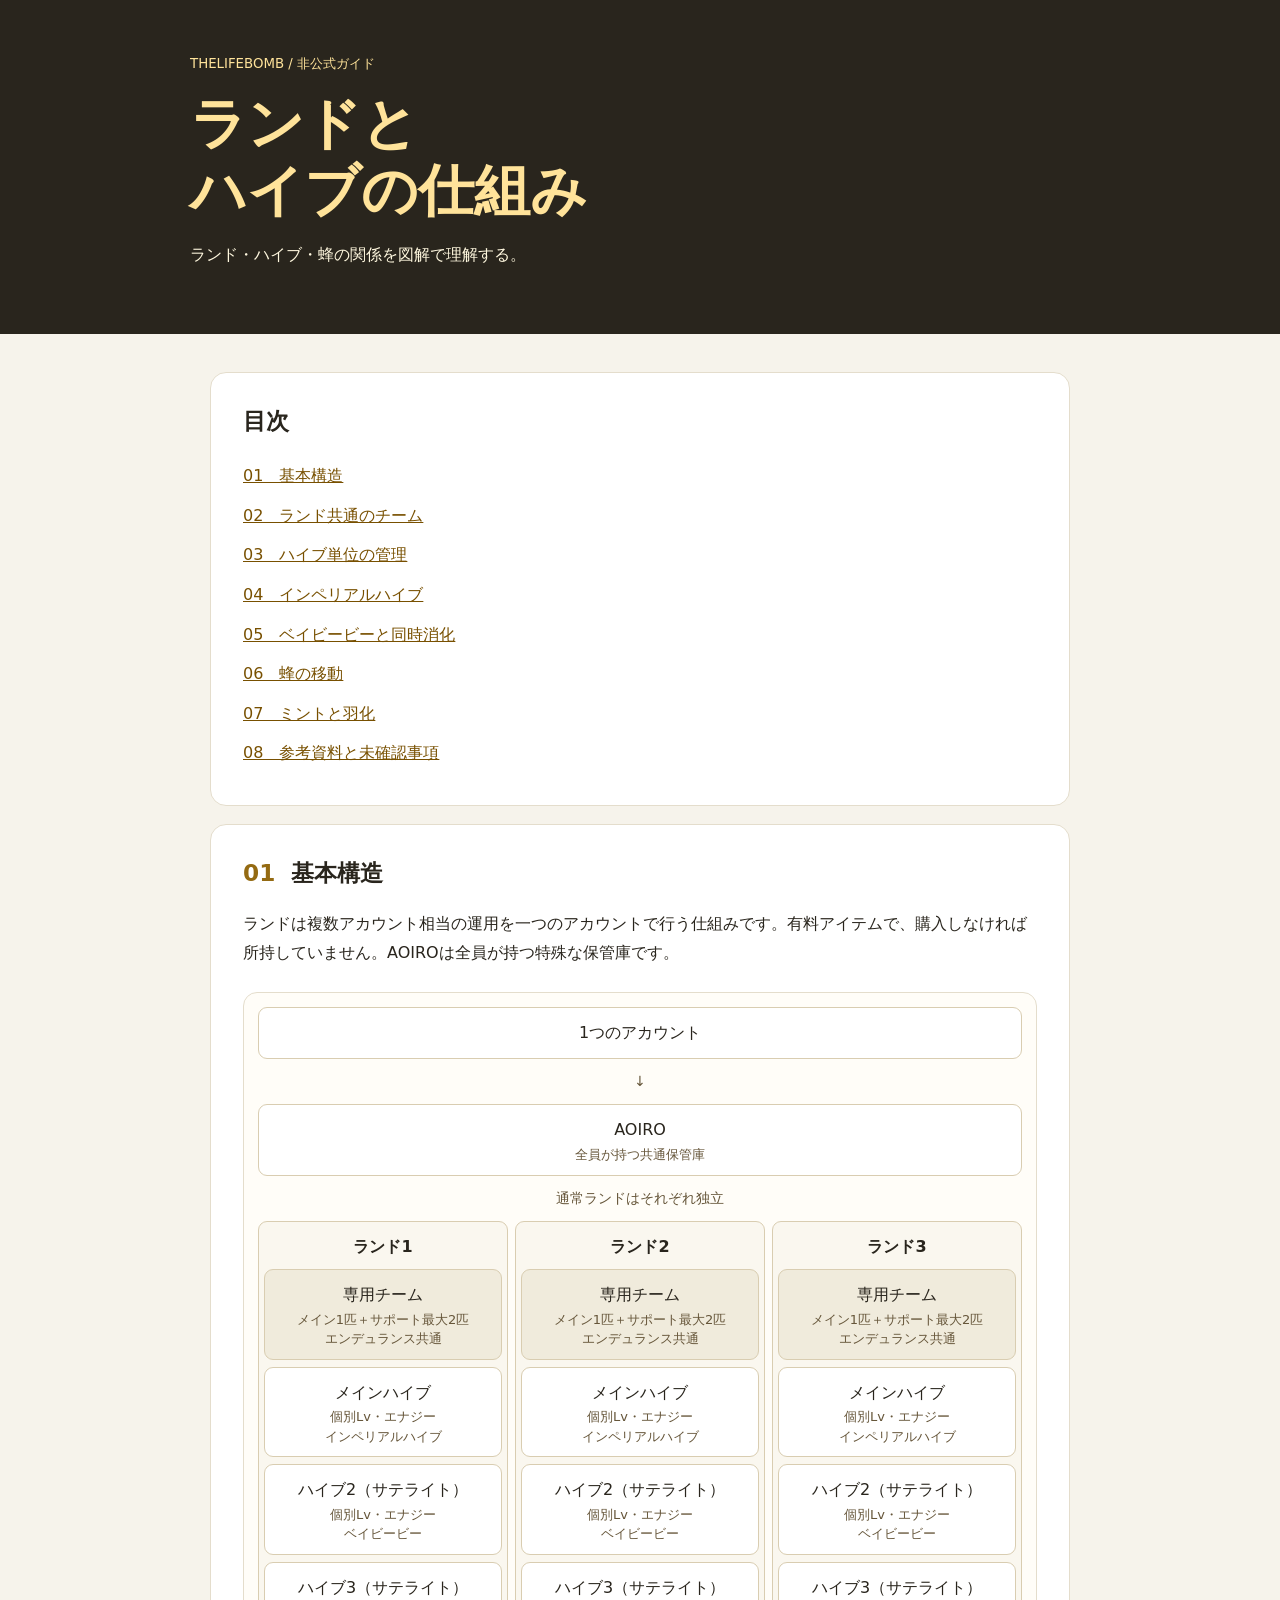
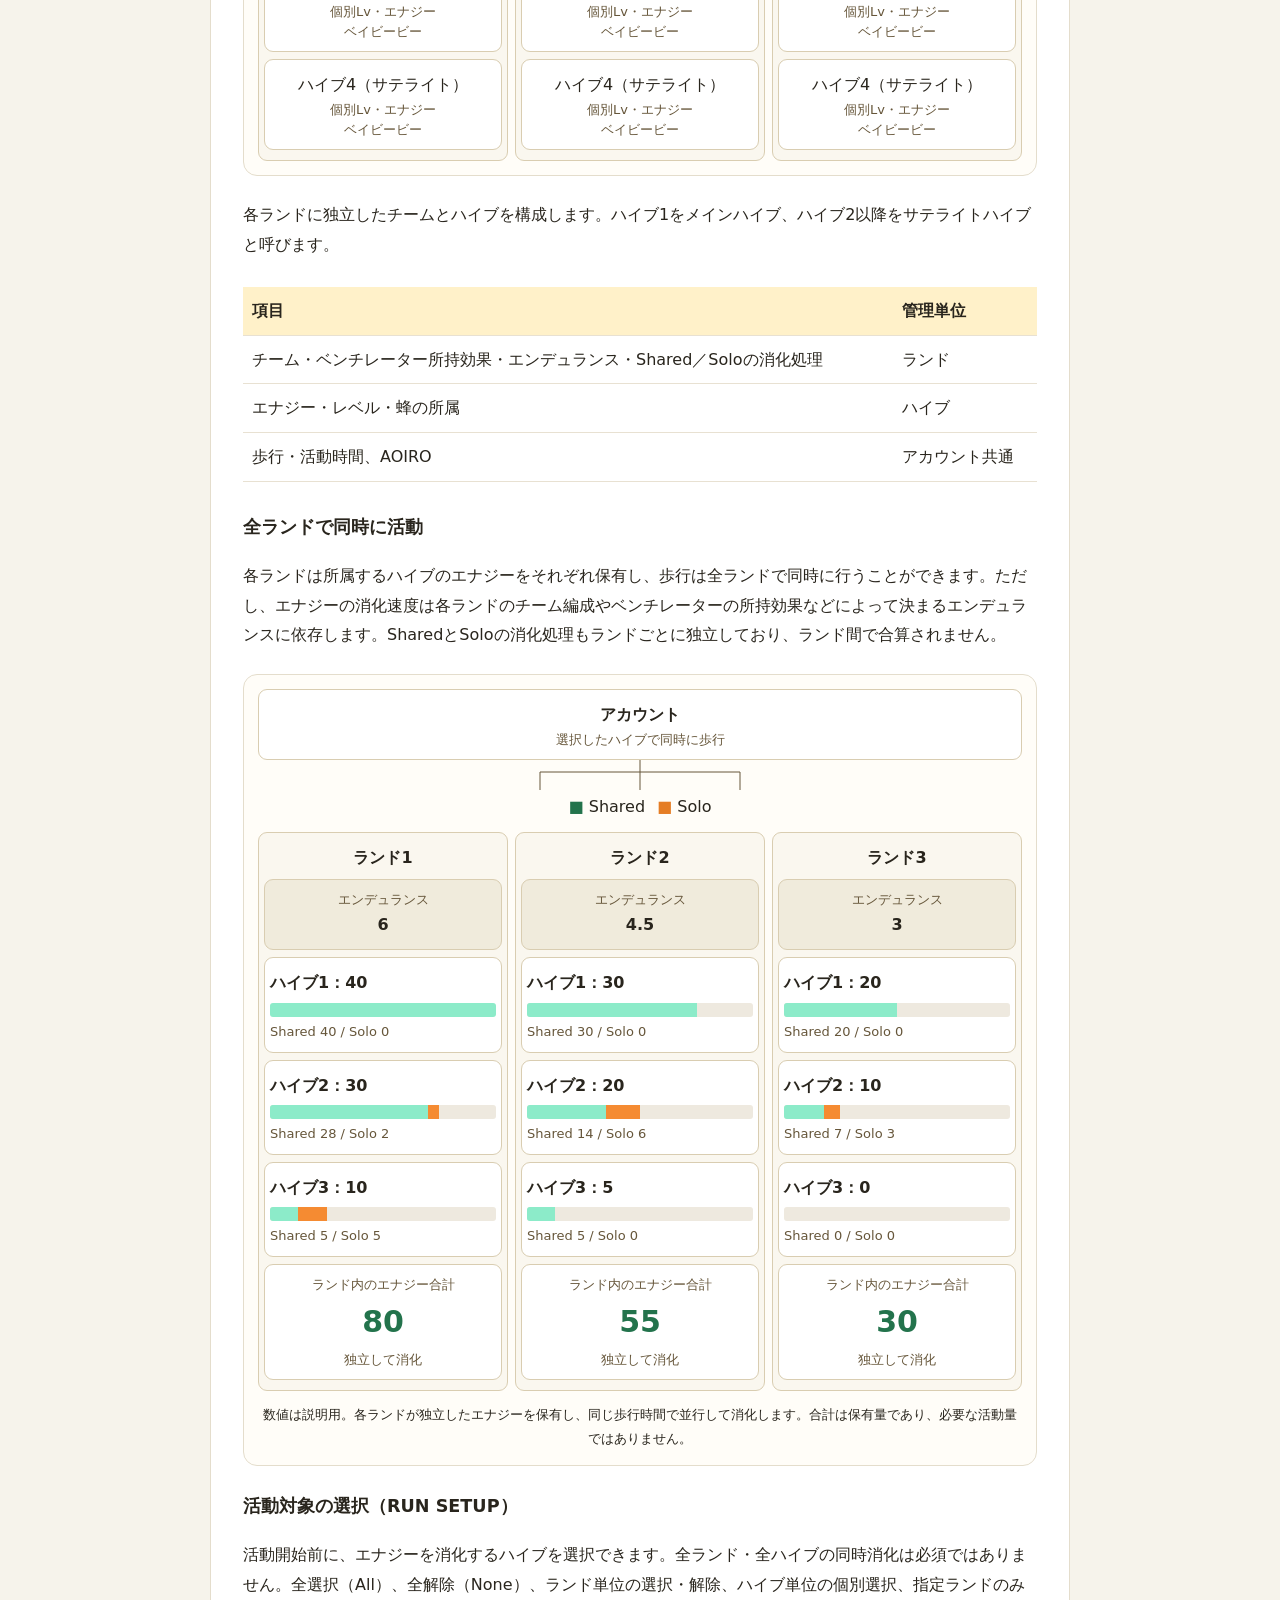
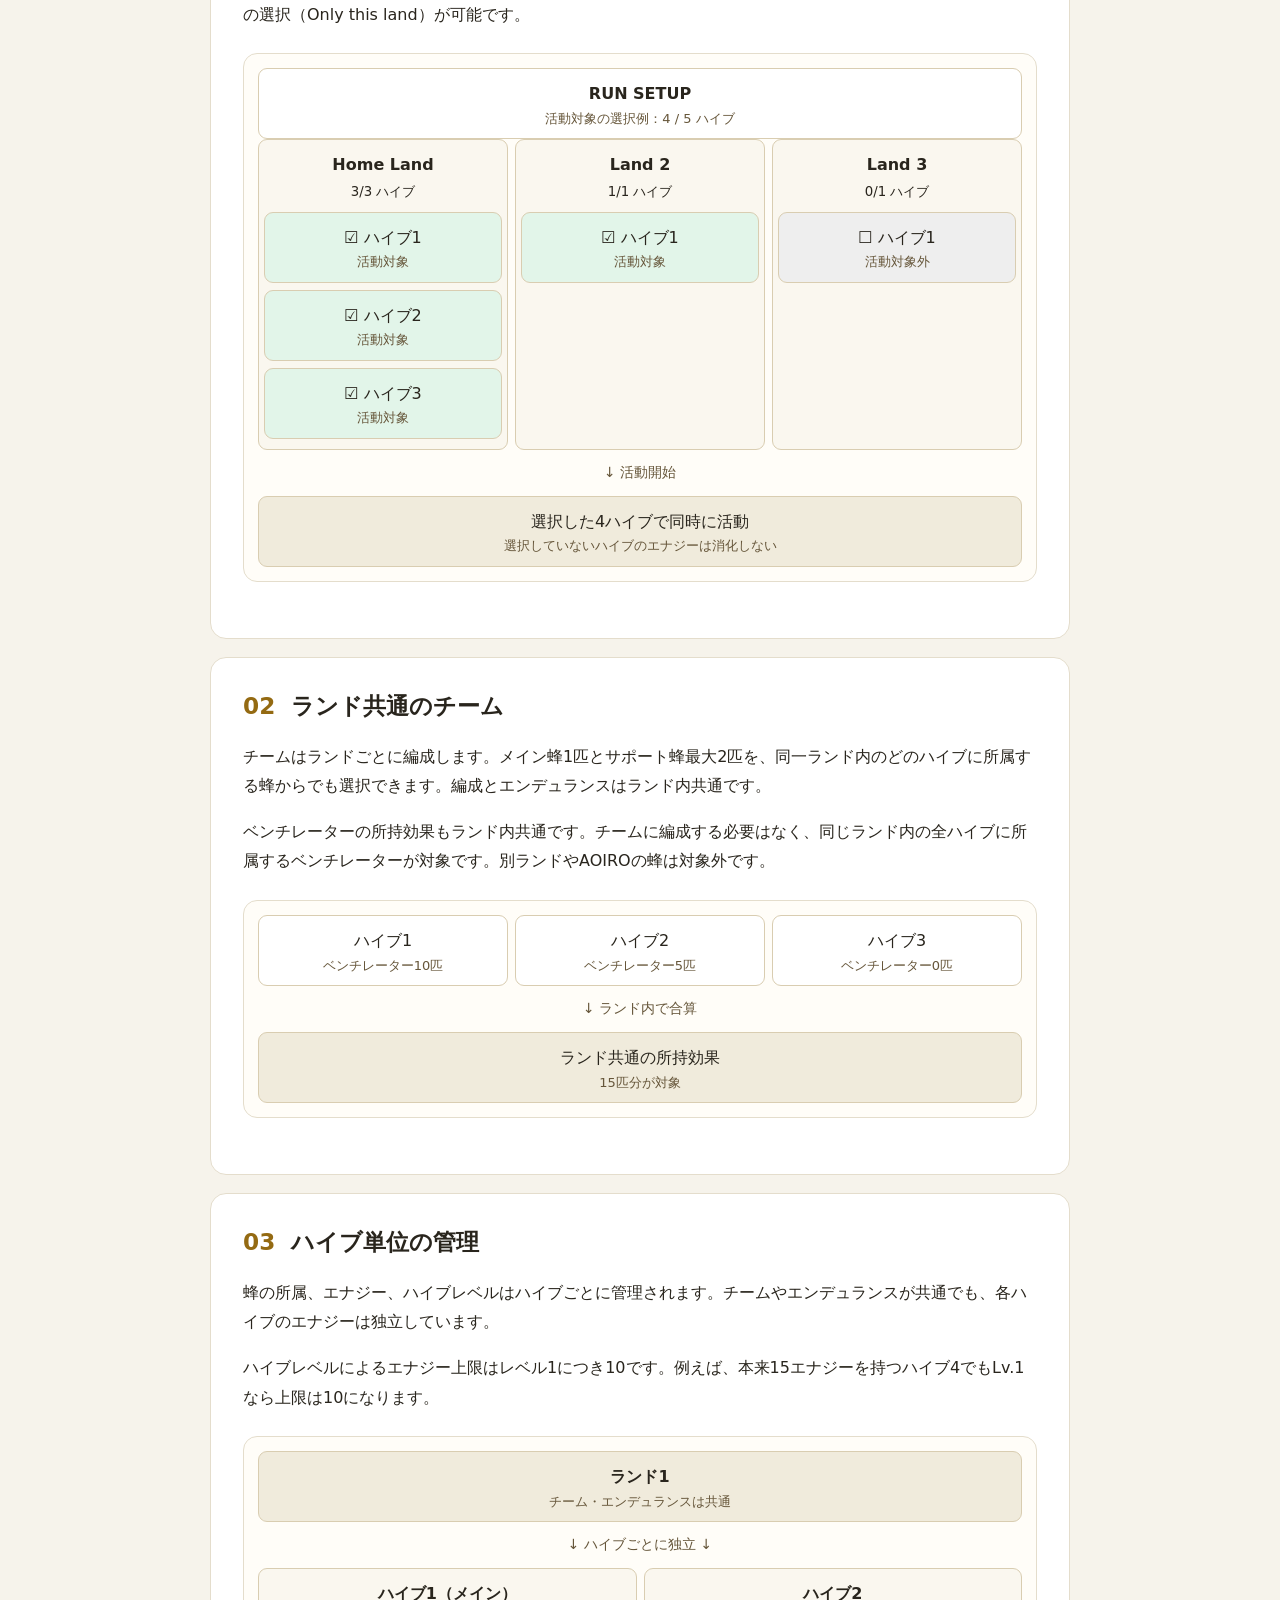
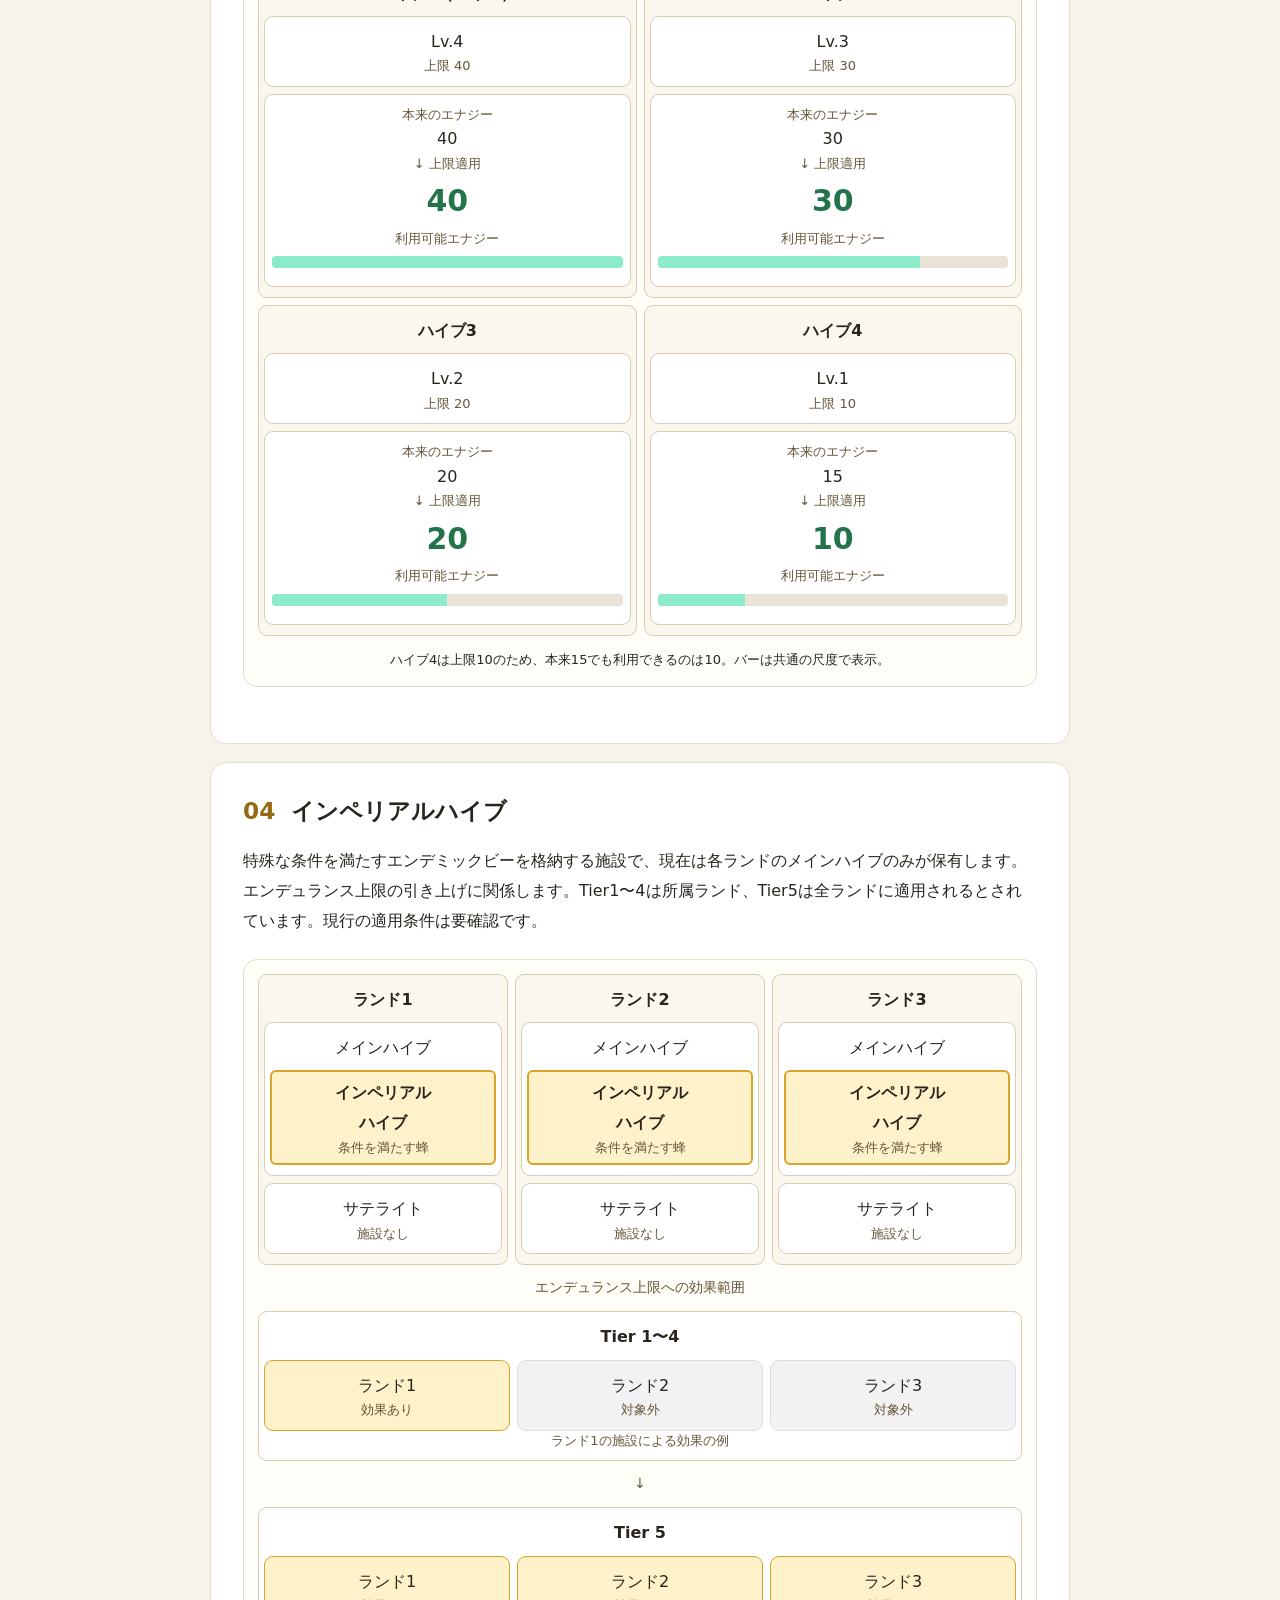
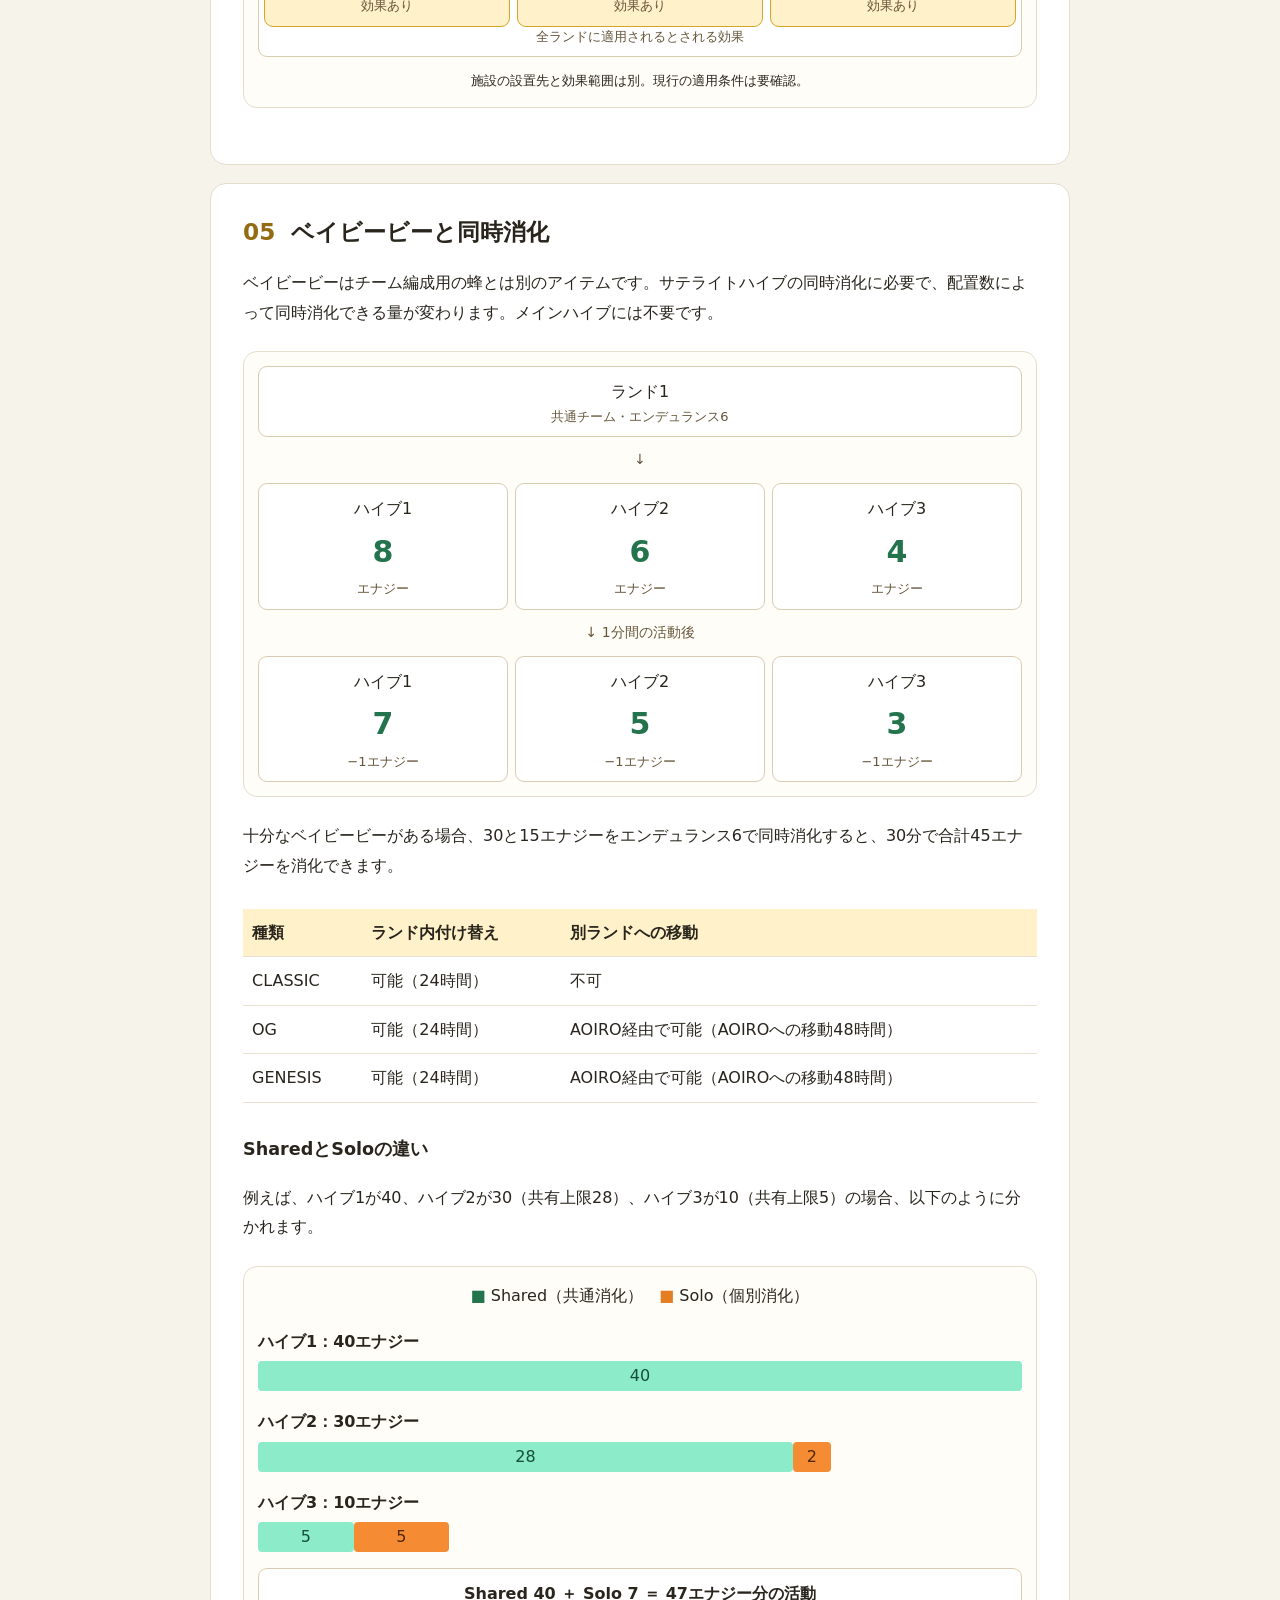
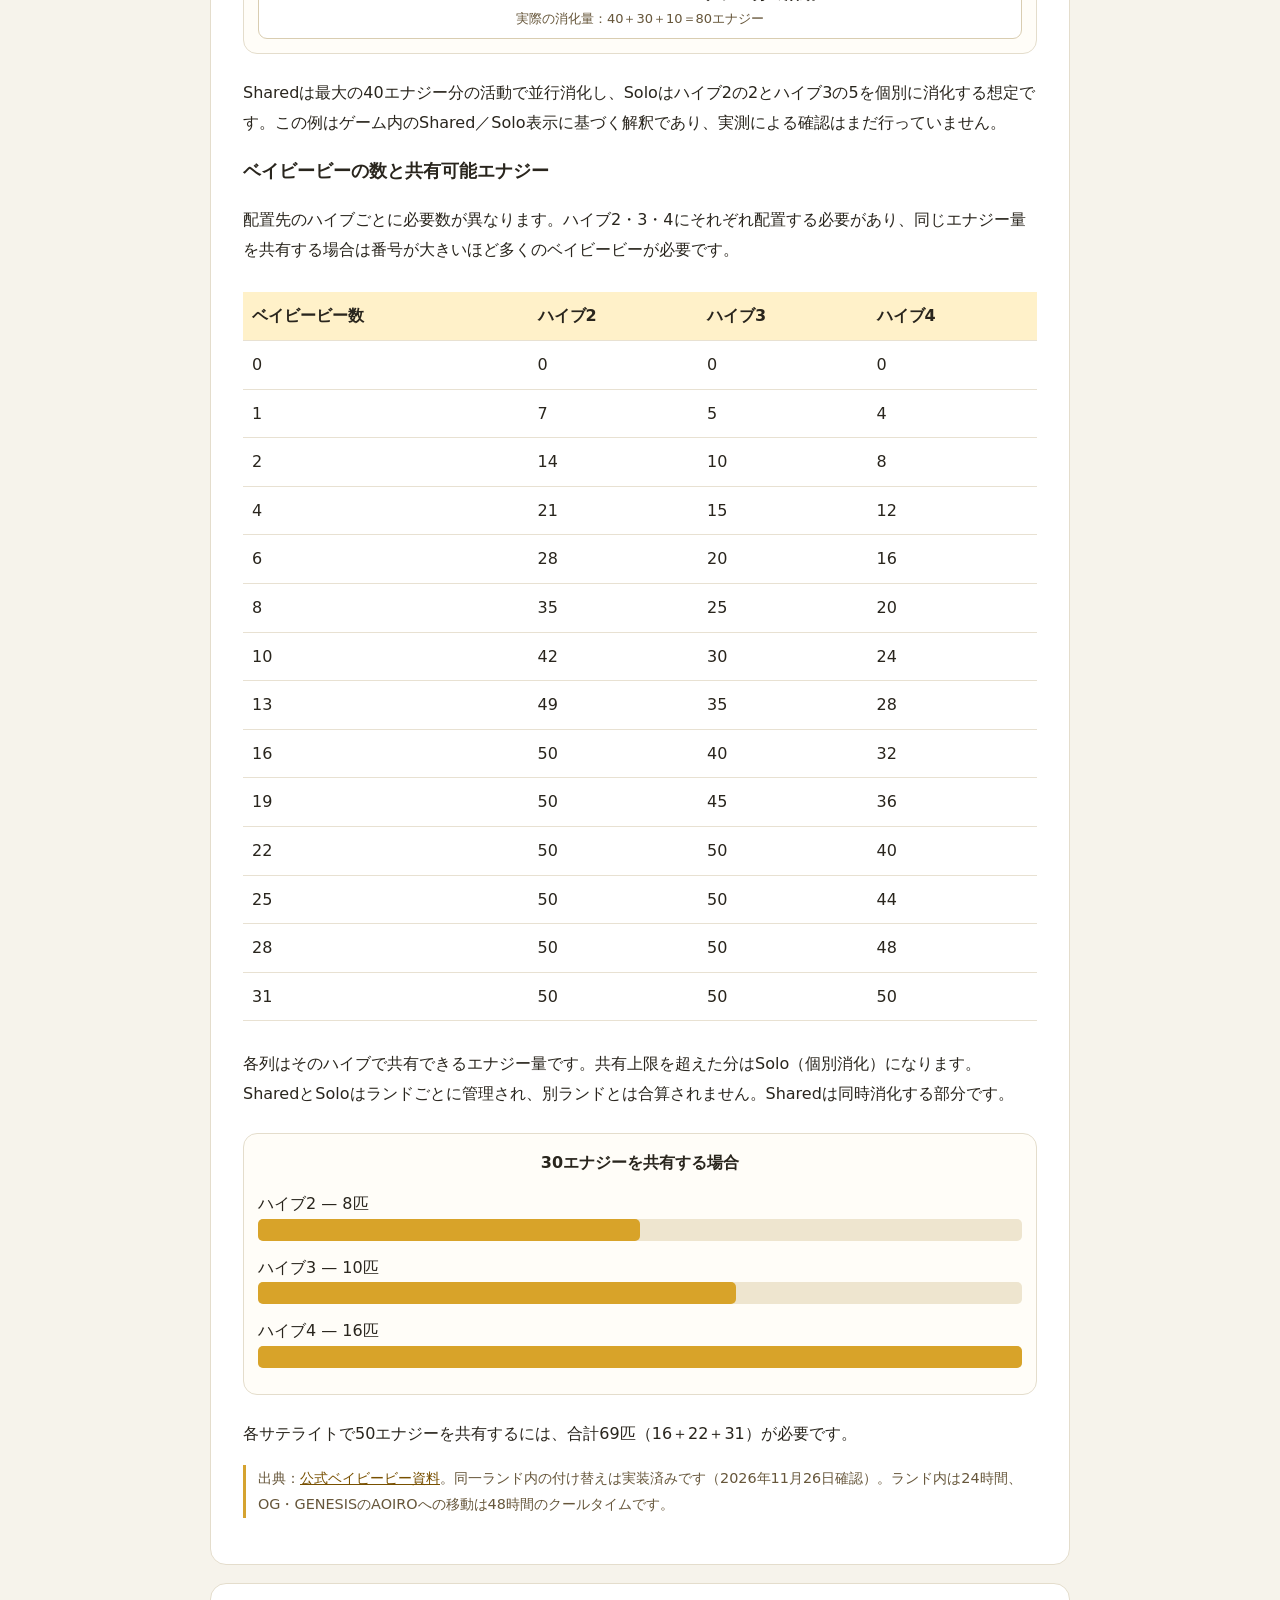
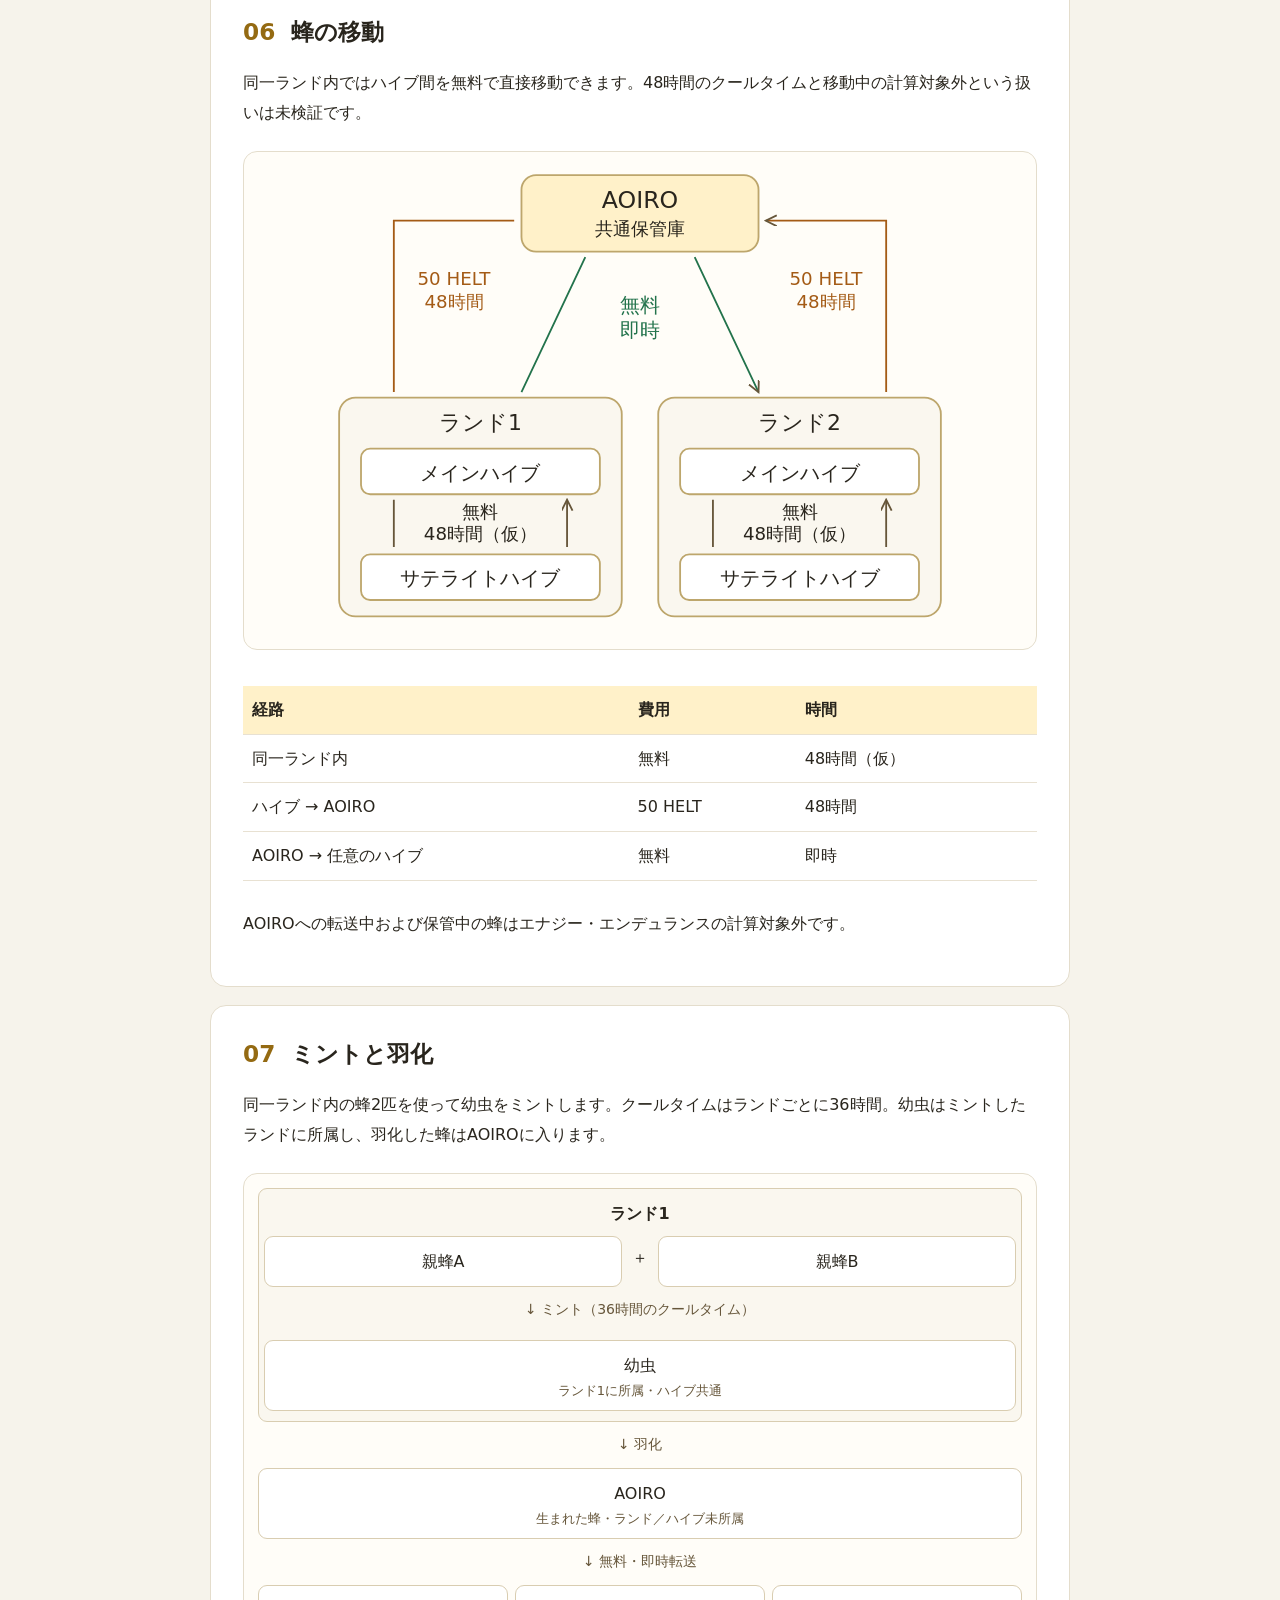
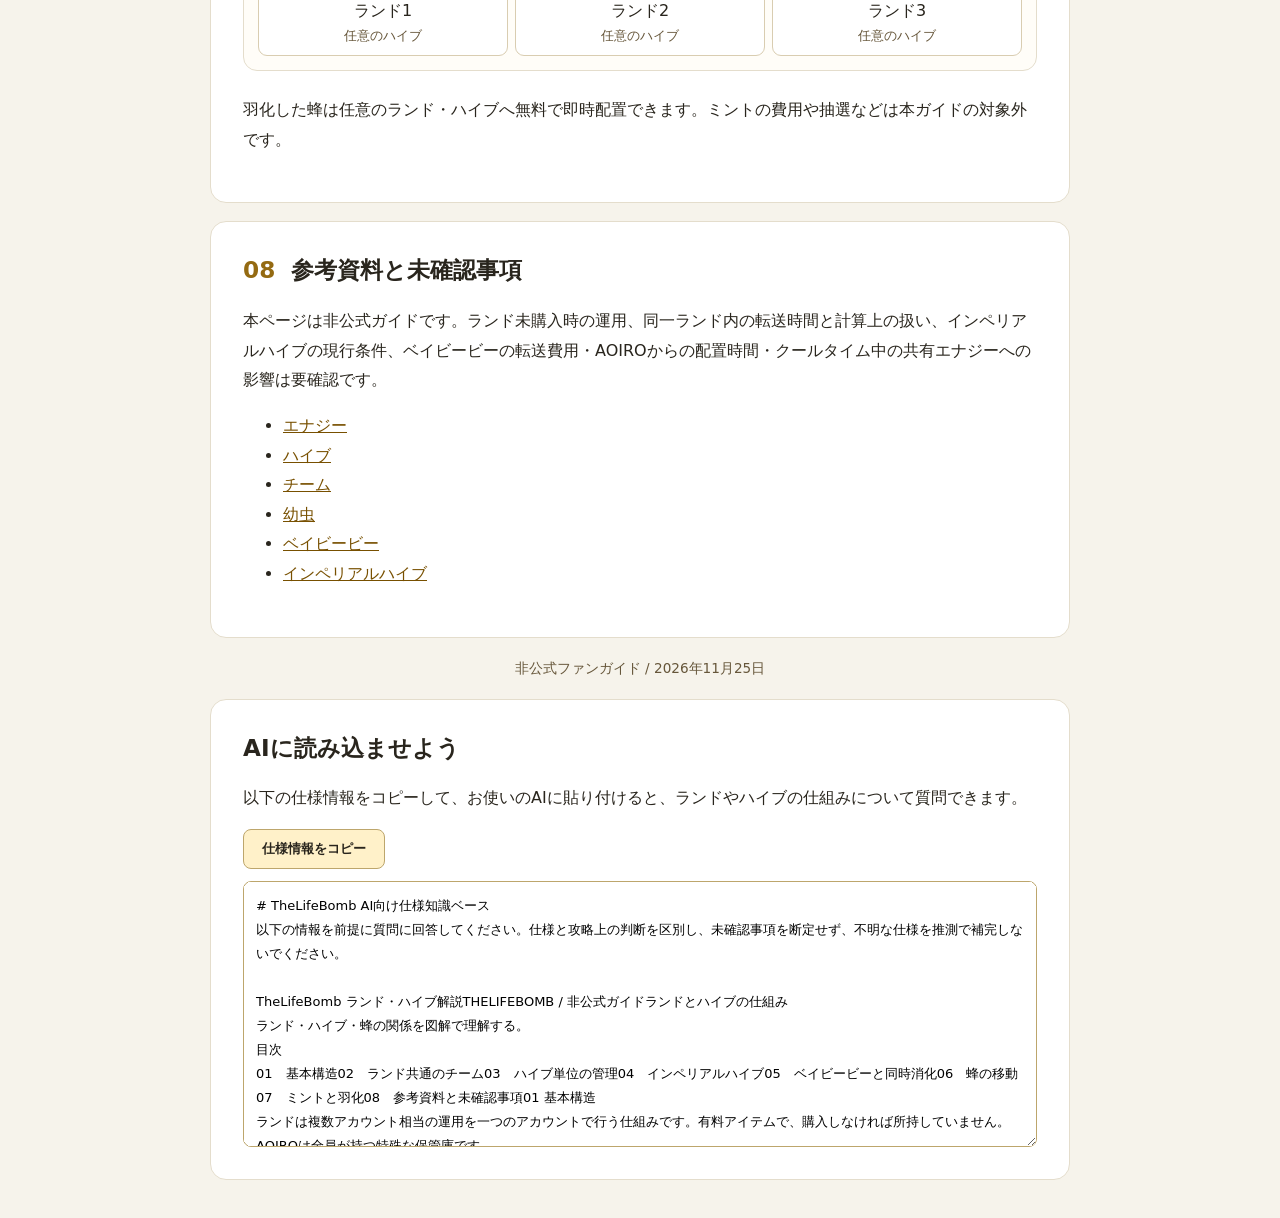
==== commit cff193d2: "Update confirmed Baby Bee movement cooldowns" ====
--- a/thelifebomb-guide/index.html
+++ b/thelifebomb-guide/index.html
@@ -1,4 +1,4 @@
-<!doctype html><html lang="ja"><head><meta charset="utf-8"><meta name="viewport" content="width=device-width, initial-scale=1"><title>TheLifeBomb ランド・ハイブ解説</title><link rel="stylesheet" href="css/style.css"><style>.diagram{margin:24px 0;padding:14px;border:1px solid #e4ddcc;border-radius:14px;background:#fffdf8;text-align:center}.diagram svg{width:100%;height:auto;max-width:620px}.node,.land{border:1px solid #d9cdb1;border-radius:9px;padding:10px 5px;background:white;min-width:0;overflow-wrap:anywhere}.node small{display:block;font-size:clamp(10px,2.4vw,13px);line-height:1.5;color:#66563a}.landgrid{display:grid;grid-template-columns:repeat(3,minmax(0,1fr));gap:7px}.land{background:#faf7ef;font-size:clamp(11px,2.7vw,16px)}.land .node{margin-top:7px}.team{background:#f0ebdc}.down{padding:10px 0;color:#66563a;font-size:14px}.number{display:block;font-size:30px;color:#23734c}.parents{display:flex;align-items:center;justify-content:center;gap:10px}.parents .node{flex:1}@media(max-width:480px){.diagram{padding:8px}.landgrid{gap:4px}.land,.node{padding:6px 3px}main{padding:10px}}</style></head><body><header><div class="wrap"><small>THELIFEBOMB / 非公式ガイド</small><h1>ランドと<br>ハイブの仕組み</h1><p>ランド・ハイブ・蜂の関係を図解で理解する。</p></div></header><main class="wrap"><nav aria-label="目次"><h2>目次</h2><a href="#s0">01　基本構造</a><a href="#s1">02　ランド共通のチーム</a><a href="#s2">03　ハイブ単位の管理</a><a href="#s3">04　インペリアルハイブ</a><a href="#s4">05　ベイビービーと同時消化</a><a href="#s5">06　蜂の移動</a><a href="#s6">07　ミントと羽化</a><a href="#s8">08　参考資料と未確認事項</a></nav><section id="s0"><h2><span>01</span> 基本構造</h2><p>ランドは複数アカウント相当の運用を一つのアカウントで行う仕組みです。有料アイテムで、購入しなければ所持していません。AOIROは全員が持つ特殊な保管庫です。</p><figure class="diagram"><div class="node">1つのアカウント</div><div class="down">↓</div><div class="node">AOIRO <small>全員が持つ共通保管庫</small></div><div class="down">通常ランドはそれぞれ独立</div><div class="landgrid"><div class="land"><b>ランド1</b><div class="node team">専用チーム<small>メイン1匹＋サポート最大2匹</small><small>エンデュランス共通</small></div><div class="node">メインハイブ<small>個別Lv・エナジー</small><small>インペリアルハイブ</small></div><div class="node">ハイブ2（サテライト）<small>個別Lv・エナジー</small><small>ベイビービー</small></div><div class="node">ハイブ3（サテライト）<small>個別Lv・エナジー</small><small>ベイビービー</small></div><div class="node">ハイブ4（サテライト）<small>個別Lv・エナジー</small><small>ベイビービー</small></div></div><div class="land"><b>ランド2</b><div class="node team">専用チーム<small>メイン1匹＋サポート最大2匹</small><small>エンデュランス共通</small></div><div class="node">メインハイブ<small>個別Lv・エナジー</small><small>インペリアルハイブ</small></div><div class="node">ハイブ2（サテライト）<small>個別Lv・エナジー</small><small>ベイビービー</small></div><div class="node">ハイブ3（サテライト）<small>個別Lv・エナジー</small><small>ベイビービー</small></div><div class="node">ハイブ4（サテライト）<small>個別Lv・エナジー</small><small>ベイビービー</small></div></div><div class="land"><b>ランド3</b><div class="node team">専用チーム<small>メイン1匹＋サポート最大2匹</small><small>エンデュランス共通</small></div><div class="node">メインハイブ<small>個別Lv・エナジー</small><small>インペリアルハイブ</small></div><div class="node">ハイブ2（サテライト）<small>個別Lv・エナジー</small><small>ベイビービー</small></div><div class="node">ハイブ3（サテライト）<small>個別Lv・エナジー</small><small>ベイビービー</small></div><div class="node">ハイブ4（サテライト）<small>個別Lv・エナジー</small><small>ベイビービー</small></div></div></div></figure><p>各ランドに独立したチームとハイブを構成します。ハイブ1をメインハイブ、ハイブ2以降をサテライトハイブと呼びます。</p><div class="table"><table><thead><tr><th>項目</th><th>管理単位</th></tr></thead><tbody><tr><td>チーム・ベンチレーター所持効果・エンデュランス・Shared／Soloの消化処理</td><td>ランド</td></tr><tr><td>エナジー・レベル・蜂の所属</td><td>ハイブ</td></tr><tr><td>歩行・活動時間、AOIRO</td><td>アカウント共通</td></tr></tbody></table></div><h3>全ランドで同時に活動</h3><p>各ランドは所属するハイブのエナジーをそれぞれ保有し、歩行は全ランドで同時に行うことができます。ただし、エナジーの消化速度は各ランドのチーム編成やベンチレーターの所持効果などによって決まるエンデュランスに依存します。SharedとSoloの消化処理もランドごとに独立しており、ランド間で合算されません。</p><figure class="diagram"><div class="node"><b>アカウント</b><small>選択したハイブで同時に歩行</small></div><svg viewBox="0 0 300 32" style="display:block;width:100%;height:32px;max-width:none" aria-hidden="true"><path d="M150 0 V12 H50 V30 M150 12 V30 M150 12 H250 V30" stroke="#66563a" fill="none"/></svg><div style="display:flex;justify-content:center;gap:12px;flex-wrap:wrap;margin-bottom:10px"><span><b style="color:#23734c">■</b> Shared</span><span><b style="color:#e57d24">■</b> Solo</span></div><div class="landgrid"><div class="land"><b>ランド1</b><div class="node team"><small>エンデュランス</small><b>6</b></div><div class="node" style="text-align:left"><b>ハイブ1：40</b><div style="display:flex;height:14px;margin:5px 0;background:#eee9df;border-radius:3px;overflow:hidden"><div style="width:100%;background:#8cebc9"></div><div style="width:0%;background:#f58b32"></div></div><small>Shared 40 / Solo 0</small></div><div class="node" style="text-align:left"><b>ハイブ2：30</b><div style="display:flex;height:14px;margin:5px 0;background:#eee9df;border-radius:3px;overflow:hidden"><div style="width:70%;background:#8cebc9"></div><div style="width:5%;background:#f58b32"></div></div><small>Shared 28 / Solo 2</small></div><div class="node" style="text-align:left"><b>ハイブ3：10</b><div style="display:flex;height:14px;margin:5px 0;background:#eee9df;border-radius:3px;overflow:hidden"><div style="width:12.5%;background:#8cebc9"></div><div style="width:12.5%;background:#f58b32"></div></div><small>Shared 5 / Solo 5</small></div><div class="node"><small>ランド内のエナジー合計</small><strong class="number">80</strong><small>独立して消化</small></div></div><div class="land"><b>ランド2</b><div class="node team"><small>エンデュランス</small><b>4.5</b></div><div class="node" style="text-align:left"><b>ハイブ1：30</b><div style="display:flex;height:14px;margin:5px 0;background:#eee9df;border-radius:3px;overflow:hidden"><div style="width:75%;background:#8cebc9"></div><div style="width:0%;background:#f58b32"></div></div><small>Shared 30 / Solo 0</small></div><div class="node" style="text-align:left"><b>ハイブ2：20</b><div style="display:flex;height:14px;margin:5px 0;background:#eee9df;border-radius:3px;overflow:hidden"><div style="width:35%;background:#8cebc9"></div><div style="width:15%;background:#f58b32"></div></div><small>Shared 14 / Solo 6</small></div><div class="node" style="text-align:left"><b>ハイブ3：5</b><div style="display:flex;height:14px;margin:5px 0;background:#eee9df;border-radius:3px;overflow:hidden"><div style="width:12.5%;background:#8cebc9"></div><div style="width:0%;background:#f58b32"></div></div><small>Shared 5 / Solo 0</small></div><div class="node"><small>ランド内のエナジー合計</small><strong class="number">55</strong><small>独立して消化</small></div></div><div class="land"><b>ランド3</b><div class="node team"><small>エンデュランス</small><b>3</b></div><div class="node" style="text-align:left"><b>ハイブ1：20</b><div style="display:flex;height:14px;margin:5px 0;background:#eee9df;border-radius:3px;overflow:hidden"><div style="width:50%;background:#8cebc9"></div><div style="width:0%;background:#f58b32"></div></div><small>Shared 20 / Solo 0</small></div><div class="node" style="text-align:left"><b>ハイブ2：10</b><div style="display:flex;height:14px;margin:5px 0;background:#eee9df;border-radius:3px;overflow:hidden"><div style="width:17.5%;background:#8cebc9"></div><div style="width:7.5%;background:#f58b32"></div></div><small>Shared 7 / Solo 3</small></div><div class="node" style="text-align:left"><b>ハイブ3：0</b><div style="display:flex;height:14px;margin:5px 0;background:#eee9df;border-radius:3px;overflow:hidden"><div style="width:0%;background:#8cebc9"></div><div style="width:0%;background:#f58b32"></div></div><small>Shared 0 / Solo 0</small></div><div class="node"><small>ランド内のエナジー合計</small><strong class="number">30</strong><small>独立して消化</small></div></div></div><figcaption style="margin-top:12px;font-size:13px">数値は説明用。各ランドが独立したエナジーを保有し、同じ歩行時間で並行して消化します。合計は保有量であり、必要な活動量ではありません。</figcaption></figure><h3>活動対象の選択（RUN SETUP）</h3><p>活動開始前に、エナジーを消化するハイブを選択できます。全ランド・全ハイブの同時消化は必須ではありません。全選択（All）、全解除（None）、ランド単位の選択・解除、ハイブ単位の個別選択、指定ランドのみの選択（Only this land）が可能です。</p><figure class="diagram"><div class="node"><b>RUN SETUP</b><small>活動対象の選択例：4 / 5 ハイブ</small></div><div class="landgrid"><div class="land"><b>Home Land</b><small style="display:block">3/3 ハイブ</small><div class="node" style="background:#e2f5e9">☑ ハイブ1<small>活動対象</small></div><div class="node" style="background:#e2f5e9">☑ ハイブ2<small>活動対象</small></div><div class="node" style="background:#e2f5e9">☑ ハイブ3<small>活動対象</small></div></div><div class="land"><b>Land 2</b><small style="display:block">1/1 ハイブ</small><div class="node" style="background:#e2f5e9">☑ ハイブ1<small>活動対象</small></div></div><div class="land"><b>Land 3</b><small style="display:block">0/1 ハイブ</small><div class="node" style="background:#eee">☐ ハイブ1<small>活動対象外</small></div></div></div><div class="down">↓ 活動開始</div><div class="node team">選択した4ハイブで同時に活動<small>選択していないハイブのエナジーは消化しない</small></div></figure></section><section id="s1"><h2><span>02</span> ランド共通のチーム</h2><p>チームはランドごとに編成します。メイン蜂1匹とサポート蜂最大2匹を、同一ランド内のどのハイブに所属する蜂からでも選択できます。編成とエンデュランスはランド内共通です。</p><p>ベンチレーターの所持効果もランド内共通です。チームに編成する必要はなく、同じランド内の全ハイブに所属するベンチレーターが対象です。別ランドやAOIROの蜂は対象外です。</p><figure class="diagram"><div class="landgrid"><div class="node">ハイブ1<small>ベンチレーター10匹</small></div><div class="node">ハイブ2<small>ベンチレーター5匹</small></div><div class="node">ハイブ3<small>ベンチレーター0匹</small></div></div><div class="down">↓ ランド内で合算</div><div class="node team">ランド共通の所持効果<small>15匹分が対象</small></div></figure></section><section id="s2"><h2><span>03</span> ハイブ単位の管理</h2><p>蜂の所属、エナジー、ハイブレベルはハイブごとに管理されます。チームやエンデュランスが共通でも、各ハイブのエナジーは独立しています。</p><p>ハイブレベルによるエナジー上限はレベル1につき10です。例えば、本来15エナジーを持つハイブ4でもLv.1なら上限は10になります。</p><figure class="diagram"><div class="node team"><b>ランド1</b><small>チーム・エンデュランスは共通</small></div><div class="down">↓ ハイブごとに独立 ↓</div><div class="landgrid" style="grid-template-columns:repeat(2,minmax(0,1fr))"><div class="land"><b>ハイブ1（メイン）</b><div class="node">Lv.4<small>上限 40</small></div><div class="node"><small>本来のエナジー</small>40<small>↓ 上限適用</small><strong class="number">40</strong><small>利用可能エナジー</small><div style="height:12px;background:#e9e3d5;border-radius:4px;overflow:hidden;margin:8px 2px"><div style="height:100%;width:100%;background:#8cebc9"></div></div></div></div><div class="land"><b>ハイブ2</b><div class="node">Lv.3<small>上限 30</small></div><div class="node"><small>本来のエナジー</small>30<small>↓ 上限適用</small><strong class="number">30</strong><small>利用可能エナジー</small><div style="height:12px;background:#e9e3d5;border-radius:4px;overflow:hidden;margin:8px 2px"><div style="height:100%;width:75%;background:#8cebc9"></div></div></div></div><div class="land"><b>ハイブ3</b><div class="node">Lv.2<small>上限 20</small></div><div class="node"><small>本来のエナジー</small>20<small>↓ 上限適用</small><strong class="number">20</strong><small>利用可能エナジー</small><div style="height:12px;background:#e9e3d5;border-radius:4px;overflow:hidden;margin:8px 2px"><div style="height:100%;width:50%;background:#8cebc9"></div></div></div></div><div class="land"><b>ハイブ4</b><div class="node">Lv.1<small>上限 10</small></div><div class="node"><small>本来のエナジー</small>15<small>↓ 上限適用</small><strong class="number">10</strong><small>利用可能エナジー</small><div style="height:12px;background:#e9e3d5;border-radius:4px;overflow:hidden;margin:8px 2px"><div style="height:100%;width:25%;background:#8cebc9"></div></div></div></div></div><figcaption style="margin-top:12px;font-size:13px">ハイブ4は上限10のため、本来15でも利用できるのは10。バーは共通の尺度で表示。</figcaption></figure></section><section id="s3"><h2><span>04</span> インペリアルハイブ</h2><p>特殊な条件を満たすエンデミックビーを格納する施設で、現在は各ランドのメインハイブのみが保有します。エンデュランス上限の引き上げに関係します。Tier1〜4は所属ランド、Tier5は全ランドに適用されるとされています。現行の適用条件は要確認です。</p><figure class="diagram"><div class="landgrid"><div class="land"><b>ランド1</b><div class="node">メインハイブ<div style="border:2px solid #d8a329;border-radius:6px;padding:6px 2px;margin-top:8px;background:#fff1c9"><b>インペリアル<br>ハイブ</b><small>条件を満たす蜂</small></div></div><div class="node">サテライト<small>施設なし</small></div></div><div class="land"><b>ランド2</b><div class="node">メインハイブ<div style="border:2px solid #d8a329;border-radius:6px;padding:6px 2px;margin-top:8px;background:#fff1c9"><b>インペリアル<br>ハイブ</b><small>条件を満たす蜂</small></div></div><div class="node">サテライト<small>施設なし</small></div></div><div class="land"><b>ランド3</b><div class="node">メインハイブ<div style="border:2px solid #d8a329;border-radius:6px;padding:6px 2px;margin-top:8px;background:#fff1c9"><b>インペリアル<br>ハイブ</b><small>条件を満たす蜂</small></div></div><div class="node">サテライト<small>施設なし</small></div></div></div><div class="down">エンデュランス上限への効果範囲</div><div class="node"><b>Tier 1〜4</b><div class="landgrid" style="margin-top:8px"><div class="node" style="background:#fff1c9;border-color:#d8a329">ランド1<small>効果あり</small></div><div class="node" style="background:#f2f2f2;border-color:#ddd">ランド2<small>対象外</small></div><div class="node" style="background:#f2f2f2;border-color:#ddd">ランド3<small>対象外</small></div></div><small>ランド1の施設による効果の例</small></div><div class="down">↓</div><div class="node"><b>Tier 5</b><div class="landgrid" style="margin-top:8px"><div class="node" style="background:#fff1c9;border-color:#d8a329">ランド1<small>効果あり</small></div><div class="node" style="background:#fff1c9;border-color:#d8a329">ランド2<small>効果あり</small></div><div class="node" style="background:#fff1c9;border-color:#d8a329">ランド3<small>効果あり</small></div></div><small>全ランドに適用されるとされる効果</small></div><figcaption style="margin-top:12px;font-size:13px">施設の設置先と効果範囲は別。現行の適用条件は要確認。</figcaption></figure></section><section id="s4"><h2><span>05</span> ベイビービーと同時消化</h2><p>ベイビービーはチーム編成用の蜂とは別のアイテムです。サテライトハイブの同時消化に必要で、配置数によって同時消化できる量が変わります。メインハイブには不要です。</p><figure class="diagram"><div class="node">ランド1<small>共通チーム・エンデュランス6</small></div><div class="down">↓</div><div class="landgrid"><div class="node">ハイブ1<strong class="number">8</strong><small>エナジー</small></div><div class="node">ハイブ2<strong class="number">6</strong><small>エナジー</small></div><div class="node">ハイブ3<strong class="number">4</strong><small>エナジー</small></div></div><div class="down">↓ 1分間の活動後</div><div class="landgrid"><div class="node">ハイブ1<strong class="number">7</strong><small>−1エナジー</small></div><div class="node">ハイブ2<strong class="number">5</strong><small>−1エナジー</small></div><div class="node">ハイブ3<strong class="number">3</strong><small>−1エナジー</small></div></div></figure><p>十分なベイビービーがある場合、30と15エナジーをエンデュランス6で同時消化すると、30分で合計45エナジーを消化できます。</p><div class="table"><table><thead><tr><th>種類</th><th>ランド内付け替え</th><th>別ランドへの移動</th></tr></thead><tbody><tr><td>CLASSIC</td><td>可能</td><td>不可</td></tr><tr><td>OG</td><td>可能</td><td>AOIRO経由で可能</td></tr><tr><td>GENESIS</td><td>可能</td><td>AOIRO経由で可能</td></tr></tbody></table></div><h3>SharedとSoloの違い</h3><p>例えば、ハイブ1が40、ハイブ2が30（共有上限28）、ハイブ3が10（共有上限5）の場合、以下のように分かれます。</p><figure class="diagram"><div style="display:flex;justify-content:center;gap:16px;flex-wrap:wrap"><span><b style="color:#23734c">■</b> Shared（共通消化）</span><span><b style="color:#e57d24">■</b> Solo（個別消化）</span></div><div style="margin:16px 0;text-align:left"><b>ハイブ1：40エナジー</b><div style="display:flex;height:30px;margin-top:5px"><div style="width:100%;background:#8cebc9;color:#164e3b;text-align:center;border-radius:4px;line-height:30px">40</div></div></div><div style="margin:16px 0;text-align:left"><b>ハイブ2：30エナジー</b><div style="display:flex;height:30px;margin-top:5px"><div style="width:70%;background:#8cebc9;color:#164e3b;text-align:center;border-radius:4px;line-height:30px">28</div><div style="width:5%;background:#f58b32;color:#512800;text-align:center;border-radius:4px;line-height:30px">2</div></div></div><div style="margin:16px 0;text-align:left"><b>ハイブ3：10エナジー</b><div style="display:flex;height:30px;margin-top:5px"><div style="width:12.5%;background:#8cebc9;color:#164e3b;text-align:center;border-radius:4px;line-height:30px">5</div><div style="width:12.5%;background:#f58b32;color:#512800;text-align:center;border-radius:4px;line-height:30px">5</div></div></div><div class="node"><b>Shared 40 ＋ Solo 7 ＝ 47エナジー分の活動</b><small>実際の消化量：40＋30＋10＝80エナジー</small></div></figure><p>Sharedは最大の40エナジー分の活動で並行消化し、Soloはハイブ2の2とハイブ3の5を個別に消化する想定です。この例はゲーム内のShared／Solo表示に基づく解釈であり、実測による確認はまだ行っていません。</p><h3>ベイビービーの数と共有可能エナジー</h3><p>配置先のハイブごとに必要数が異なります。ハイブ2・3・4にそれぞれ配置する必要があり、同じエナジー量を共有する場合は番号が大きいほど多くのベイビービーが必要です。</p><div class="table"><table><thead><tr><th>ベイビービー数</th><th>ハイブ2</th><th>ハイブ3</th><th>ハイブ4</th></tr></thead><tbody><tr><td>0</td><td>0</td><td>0</td><td>0</td></tr><tr><td>1</td><td>7</td><td>5</td><td>4</td></tr><tr><td>2</td><td>14</td><td>10</td><td>8</td></tr><tr><td>4</td><td>21</td><td>15</td><td>12</td></tr><tr><td>6</td><td>28</td><td>20</td><td>16</td></tr><tr><td>8</td><td>35</td><td>25</td><td>20</td></tr><tr><td>10</td><td>42</td><td>30</td><td>24</td></tr><tr><td>13</td><td>49</td><td>35</td><td>28</td></tr><tr><td>16</td><td>50</td><td>40</td><td>32</td></tr><tr><td>19</td><td>50</td><td>45</td><td>36</td></tr><tr><td>22</td><td>50</td><td>50</td><td>40</td></tr><tr><td>25</td><td>50</td><td>50</td><td>44</td></tr><tr><td>28</td><td>50</td><td>50</td><td>48</td></tr><tr><td>31</td><td>50</td><td>50</td><td>50</td></tr></tbody></table></div><p>各列はそのハイブで共有できるエナジー量です。共有上限を超えた分はSolo（個別消化）になります。SharedとSoloはランドごとに管理され、別ランドとは合算されません。Sharedは同時消化する部分です。</p><figure class="diagram"><b>30エナジーを共有する場合</b><div style="margin:12px 0;text-align:left">ハイブ2 — 8匹<div style="background:#eee5cf;border-radius:5px;height:22px"><div style="width:50%;background:#d8a329;height:100%;border-radius:5px"></div></div></div><div style="margin:12px 0;text-align:left">ハイブ3 — 10匹<div style="background:#eee5cf;border-radius:5px;height:22px"><div style="width:62.5%;background:#d8a329;height:100%;border-radius:5px"></div></div></div><div style="margin:12px 0;text-align:left">ハイブ4 — 16匹<div style="background:#eee5cf;border-radius:5px;height:22px"><div style="width:100%;background:#d8a329;height:100%;border-radius:5px"></div></div></div></figure><p>各サテライトで50エナジーを共有するには、合計69匹（16＋22＋31）が必要です。</p><p class="note">出典：<a href="https://the-life-bomb.gitbook.io/whitepaper/play-to-earn/apiary-archipelago/baby-bee/overview">公式ベイビービー資料</a>。同一ランド内の付け替えについては公式資料上ではComing soonと記載されています。</p></section><section id="s5"><h2><span>06</span> 蜂の移動</h2><p>同一ランド内ではハイブ間を無料で直接移動できます。48時間のクールタイムと移動中の計算対象外という扱いは未検証です。</p><figure class="diagram"><svg viewBox="0 0 340 252" role="img" aria-label="AOIRO経由のランド間移動とランド内移動"><defs><marker id="a" markerHeight="7" markerWidth="7" orient="auto" refX="6" refY="3"><path d="M0 0 L6 3 L0 6" fill="none" stroke="#66563a"/></marker></defs><g fill="#29251d" text-anchor="middle"><rect x="105" y="5" width="130" height="42" rx="8" fill="#fff1c9" stroke="#bda66c"/><text x="170" y="23" font-size="13">AOIRO</text><text x="170" y="38" font-size="10">共通保管庫</text><rect x="5" y="127" width="155" height="120" rx="9" stroke="#bda66c" fill="#faf7ef"/><text x="82.5" y="145" font-size="12">ランド1</text><rect x="17" y="155" width="131" height="25" rx="5" stroke="#bda66c" fill="white"/><text x="82.5" y="172" font-size="11">メインハイブ</text><rect x="17" y="213" width="131" height="25" rx="5" stroke="#bda66c" fill="white"/><text x="82.5" y="230" font-size="11">サテライトハイブ</text><path d="M35 183 V209 M130 209 V183" stroke="#66563a" marker-end="url(#a)" fill="none"/><text x="82.5" y="193" font-size="10">無料</text><text x="82.5" y="205" font-size="10">48時間（仮）</text><rect x="180" y="127" width="155" height="120" rx="9" stroke="#bda66c" fill="#faf7ef"/><text x="257.5" y="145" font-size="12">ランド2</text><rect x="192" y="155" width="131" height="25" rx="5" stroke="#bda66c" fill="white"/><text x="257.5" y="172" font-size="11">メインハイブ</text><rect x="192" y="213" width="131" height="25" rx="5" stroke="#bda66c" fill="white"/><text x="257.5" y="230" font-size="11">サテライトハイブ</text><path d="M210 183 V209 M305 209 V183" stroke="#66563a" marker-end="url(#a)" fill="none"/><text x="257.5" y="193" font-size="10">無料</text><text x="257.5" y="205" font-size="10">48時間（仮）</text><path d="M35 124 V30 H101 M305 124 V30 H239" stroke="#a45b16" marker-end="url(#a)" fill="none"/><path d="M140 50 L105 124 M200 50 L235 124" stroke="#23734c" marker-end="url(#a)" fill="none"/><g font-size="10" fill="#a45b16"><text x="68" y="65">50 HELT</text><text x="68" y="78">48時間</text><text x="272" y="65">50 HELT</text><text x="272" y="78">48時間</text></g><g font-size="11" fill="#23734c"><text x="170" y="80">無料</text><text x="170" y="94">即時</text></g></g></svg></figure><div class="table"><table><thead><tr><th>経路</th><th>費用</th><th>時間</th></tr></thead><tbody><tr><td>同一ランド内</td><td>無料</td><td>48時間（仮）</td></tr><tr><td>ハイブ → AOIRO</td><td>50 HELT</td><td>48時間</td></tr><tr><td>AOIRO → 任意のハイブ</td><td>無料</td><td>即時</td></tr></tbody></table></div><p>AOIROへの転送中および保管中の蜂はエナジー・エンデュランスの計算対象外です。</p></section><section id="s6"><h2><span>07</span> ミントと羽化</h2><p>同一ランド内の蜂2匹を使って幼虫をミントします。クールタイムはランドごとに36時間。幼虫はミントしたランドに所属し、羽化した蜂はAOIROに入ります。</p><figure class="diagram"><div class="land"><b>ランド1</b><div class="parents"><div class="node">親蜂A</div>＋<div class="node">親蜂B</div></div><div class="down">↓ ミント（36時間のクールタイム）</div><div class="node">幼虫<small>ランド1に所属・ハイブ共通</small></div></div><div class="down">↓ 羽化</div><div class="node">AOIRO<small>生まれた蜂・ランド／ハイブ未所属</small></div><div class="down">↓ 無料・即時転送</div><div class="landgrid"><div class="node">ランド1<small>任意のハイブ</small></div><div class="node">ランド2<small>任意のハイブ</small></div><div class="node">ランド3<small>任意のハイブ</small></div></div></figure><p>羽化した蜂は任意のランド・ハイブへ無料で即時配置できます。ミントの費用や抽選などは本ガイドの対象外です。</p></section><section id="s8"><h2><span>08</span> 参考資料と未確認事項</h2><p>本ページは非公式ガイドです。ランド未購入時の運用、同一ランド内の転送時間と計算上の扱い、インペリアルハイブの現行条件、ベイビービーの転送費用・時間は要確認です。</p><ul><li><a href="https://the-life-bomb.gitbook.io/whitepaper/move-to-earn/energy-cap">エナジー</a></li><li><a href="https://the-life-bomb.gitbook.io/whitepaper/play-to-earn/apiary-archipelago/infrastructures">ハイブ</a></li><li><a href="https://the-life-bomb.gitbook.io/whitepaper/move-to-earn/team-system/free-composition">チーム</a></li><li><a href="https://the-life-bomb.gitbook.io/whitepaper/move-to-earn/larvae/larvae">幼虫</a></li><li><a href="https://the-life-bomb.gitbook.io/whitepaper/play-to-earn/apiary-archipelago/baby-bee/overview">ベイビービー</a></li><li><a href="https://the-life-bomb.gitbook.io/whitepaper/play-to-earn/apiary-archipelago/the-imperial-hive/the-imperial-hive">インペリアルハイブ</a></li></ul></section><footer>非公式ファンガイド / 2026年11月25日</footer><section id="ai-knowledge"><h2>AIに読み込ませよう</h2><p>以下の仕様情報をコピーして、お使いのAIに貼り付けると、ランドやハイブの仕組みについて質問できます。</p><button type="button" id="copy-ai" style="padding:10px 18px;border:1px solid #bda66c;border-radius:8px;background:#fff1c9;color:#29251d;font-weight:bold;cursor:pointer">仕様情報をコピー</button><span id="copy-ai-status" role="status" style="margin-left:8px"></span><textarea id="ai-knowledge-text" rows="10" readonly aria-label="AI向け仕様情報" style="display:block;width:100%;box-sizing:border-box;margin-top:12px;padding:12px;border:1px solid #bda66c;border-radius:8px;font:inherit;font-size:13px;resize:vertical"># TheLifeBomb AI向け仕様知識ベース
+<!doctype html><html lang="ja"><head><meta charset="utf-8"><meta name="viewport" content="width=device-width, initial-scale=1"><title>TheLifeBomb ランド・ハイブ解説</title><link rel="stylesheet" href="css/style.css"><style>.diagram{margin:24px 0;padding:14px;border:1px solid #e4ddcc;border-radius:14px;background:#fffdf8;text-align:center}.diagram svg{width:100%;height:auto;max-width:620px}.node,.land{border:1px solid #d9cdb1;border-radius:9px;padding:10px 5px;background:white;min-width:0;overflow-wrap:anywhere}.node small{display:block;font-size:clamp(10px,2.4vw,13px);line-height:1.5;color:#66563a}.landgrid{display:grid;grid-template-columns:repeat(3,minmax(0,1fr));gap:7px}.land{background:#faf7ef;font-size:clamp(11px,2.7vw,16px)}.land .node{margin-top:7px}.team{background:#f0ebdc}.down{padding:10px 0;color:#66563a;font-size:14px}.number{display:block;font-size:30px;color:#23734c}.parents{display:flex;align-items:center;justify-content:center;gap:10px}.parents .node{flex:1}@media(max-width:480px){.diagram{padding:8px}.landgrid{gap:4px}.land,.node{padding:6px 3px}main{padding:10px}}</style></head><body><header><div class="wrap"><small>THELIFEBOMB / 非公式ガイド</small><h1>ランドと<br>ハイブの仕組み</h1><p>ランド・ハイブ・蜂の関係を図解で理解する。</p></div></header><main class="wrap"><nav aria-label="目次"><h2>目次</h2><a href="#s0">01　基本構造</a><a href="#s1">02　ランド共通のチーム</a><a href="#s2">03　ハイブ単位の管理</a><a href="#s3">04　インペリアルハイブ</a><a href="#s4">05　ベイビービーと同時消化</a><a href="#s5">06　蜂の移動</a><a href="#s6">07　ミントと羽化</a><a href="#s8">08　参考資料と未確認事項</a></nav><section id="s0"><h2><span>01</span> 基本構造</h2><p>ランドは複数アカウント相当の運用を一つのアカウントで行う仕組みです。有料アイテムで、購入しなければ所持していません。AOIROは全員が持つ特殊な保管庫です。</p><figure class="diagram"><div class="node">1つのアカウント</div><div class="down">↓</div><div class="node">AOIRO <small>全員が持つ共通保管庫</small></div><div class="down">通常ランドはそれぞれ独立</div><div class="landgrid"><div class="land"><b>ランド1</b><div class="node team">専用チーム<small>メイン1匹＋サポート最大2匹</small><small>エンデュランス共通</small></div><div class="node">メインハイブ<small>個別Lv・エナジー</small><small>インペリアルハイブ</small></div><div class="node">ハイブ2（サテライト）<small>個別Lv・エナジー</small><small>ベイビービー</small></div><div class="node">ハイブ3（サテライト）<small>個別Lv・エナジー</small><small>ベイビービー</small></div><div class="node">ハイブ4（サテライト）<small>個別Lv・エナジー</small><small>ベイビービー</small></div></div><div class="land"><b>ランド2</b><div class="node team">専用チーム<small>メイン1匹＋サポート最大2匹</small><small>エンデュランス共通</small></div><div class="node">メインハイブ<small>個別Lv・エナジー</small><small>インペリアルハイブ</small></div><div class="node">ハイブ2（サテライト）<small>個別Lv・エナジー</small><small>ベイビービー</small></div><div class="node">ハイブ3（サテライト）<small>個別Lv・エナジー</small><small>ベイビービー</small></div><div class="node">ハイブ4（サテライト）<small>個別Lv・エナジー</small><small>ベイビービー</small></div></div><div class="land"><b>ランド3</b><div class="node team">専用チーム<small>メイン1匹＋サポート最大2匹</small><small>エンデュランス共通</small></div><div class="node">メインハイブ<small>個別Lv・エナジー</small><small>インペリアルハイブ</small></div><div class="node">ハイブ2（サテライト）<small>個別Lv・エナジー</small><small>ベイビービー</small></div><div class="node">ハイブ3（サテライト）<small>個別Lv・エナジー</small><small>ベイビービー</small></div><div class="node">ハイブ4（サテライト）<small>個別Lv・エナジー</small><small>ベイビービー</small></div></div></div></figure><p>各ランドに独立したチームとハイブを構成します。ハイブ1をメインハイブ、ハイブ2以降をサテライトハイブと呼びます。</p><div class="table"><table><thead><tr><th>項目</th><th>管理単位</th></tr></thead><tbody><tr><td>チーム・ベンチレーター所持効果・エンデュランス・Shared／Soloの消化処理</td><td>ランド</td></tr><tr><td>エナジー・レベル・蜂の所属</td><td>ハイブ</td></tr><tr><td>歩行・活動時間、AOIRO</td><td>アカウント共通</td></tr></tbody></table></div><h3>全ランドで同時に活動</h3><p>各ランドは所属するハイブのエナジーをそれぞれ保有し、歩行は全ランドで同時に行うことができます。ただし、エナジーの消化速度は各ランドのチーム編成やベンチレーターの所持効果などによって決まるエンデュランスに依存します。SharedとSoloの消化処理もランドごとに独立しており、ランド間で合算されません。</p><figure class="diagram"><div class="node"><b>アカウント</b><small>選択したハイブで同時に歩行</small></div><svg viewBox="0 0 300 32" style="display:block;width:100%;height:32px;max-width:none" aria-hidden="true"><path d="M150 0 V12 H50 V30 M150 12 V30 M150 12 H250 V30" stroke="#66563a" fill="none"/></svg><div style="display:flex;justify-content:center;gap:12px;flex-wrap:wrap;margin-bottom:10px"><span><b style="color:#23734c">■</b> Shared</span><span><b style="color:#e57d24">■</b> Solo</span></div><div class="landgrid"><div class="land"><b>ランド1</b><div class="node team"><small>エンデュランス</small><b>6</b></div><div class="node" style="text-align:left"><b>ハイブ1：40</b><div style="display:flex;height:14px;margin:5px 0;background:#eee9df;border-radius:3px;overflow:hidden"><div style="width:100%;background:#8cebc9"></div><div style="width:0%;background:#f58b32"></div></div><small>Shared 40 / Solo 0</small></div><div class="node" style="text-align:left"><b>ハイブ2：30</b><div style="display:flex;height:14px;margin:5px 0;background:#eee9df;border-radius:3px;overflow:hidden"><div style="width:70%;background:#8cebc9"></div><div style="width:5%;background:#f58b32"></div></div><small>Shared 28 / Solo 2</small></div><div class="node" style="text-align:left"><b>ハイブ3：10</b><div style="display:flex;height:14px;margin:5px 0;background:#eee9df;border-radius:3px;overflow:hidden"><div style="width:12.5%;background:#8cebc9"></div><div style="width:12.5%;background:#f58b32"></div></div><small>Shared 5 / Solo 5</small></div><div class="node"><small>ランド内のエナジー合計</small><strong class="number">80</strong><small>独立して消化</small></div></div><div class="land"><b>ランド2</b><div class="node team"><small>エンデュランス</small><b>4.5</b></div><div class="node" style="text-align:left"><b>ハイブ1：30</b><div style="display:flex;height:14px;margin:5px 0;background:#eee9df;border-radius:3px;overflow:hidden"><div style="width:75%;background:#8cebc9"></div><div style="width:0%;background:#f58b32"></div></div><small>Shared 30 / Solo 0</small></div><div class="node" style="text-align:left"><b>ハイブ2：20</b><div style="display:flex;height:14px;margin:5px 0;background:#eee9df;border-radius:3px;overflow:hidden"><div style="width:35%;background:#8cebc9"></div><div style="width:15%;background:#f58b32"></div></div><small>Shared 14 / Solo 6</small></div><div class="node" style="text-align:left"><b>ハイブ3：5</b><div style="display:flex;height:14px;margin:5px 0;background:#eee9df;border-radius:3px;overflow:hidden"><div style="width:12.5%;background:#8cebc9"></div><div style="width:0%;background:#f58b32"></div></div><small>Shared 5 / Solo 0</small></div><div class="node"><small>ランド内のエナジー合計</small><strong class="number">55</strong><small>独立して消化</small></div></div><div class="land"><b>ランド3</b><div class="node team"><small>エンデュランス</small><b>3</b></div><div class="node" style="text-align:left"><b>ハイブ1：20</b><div style="display:flex;height:14px;margin:5px 0;background:#eee9df;border-radius:3px;overflow:hidden"><div style="width:50%;background:#8cebc9"></div><div style="width:0%;background:#f58b32"></div></div><small>Shared 20 / Solo 0</small></div><div class="node" style="text-align:left"><b>ハイブ2：10</b><div style="display:flex;height:14px;margin:5px 0;background:#eee9df;border-radius:3px;overflow:hidden"><div style="width:17.5%;background:#8cebc9"></div><div style="width:7.5%;background:#f58b32"></div></div><small>Shared 7 / Solo 3</small></div><div class="node" style="text-align:left"><b>ハイブ3：0</b><div style="display:flex;height:14px;margin:5px 0;background:#eee9df;border-radius:3px;overflow:hidden"><div style="width:0%;background:#8cebc9"></div><div style="width:0%;background:#f58b32"></div></div><small>Shared 0 / Solo 0</small></div><div class="node"><small>ランド内のエナジー合計</small><strong class="number">30</strong><small>独立して消化</small></div></div></div><figcaption style="margin-top:12px;font-size:13px">数値は説明用。各ランドが独立したエナジーを保有し、同じ歩行時間で並行して消化します。合計は保有量であり、必要な活動量ではありません。</figcaption></figure><h3>活動対象の選択（RUN SETUP）</h3><p>活動開始前に、エナジーを消化するハイブを選択できます。全ランド・全ハイブの同時消化は必須ではありません。全選択（All）、全解除（None）、ランド単位の選択・解除、ハイブ単位の個別選択、指定ランドのみの選択（Only this land）が可能です。</p><figure class="diagram"><div class="node"><b>RUN SETUP</b><small>活動対象の選択例：4 / 5 ハイブ</small></div><div class="landgrid"><div class="land"><b>Home Land</b><small style="display:block">3/3 ハイブ</small><div class="node" style="background:#e2f5e9">☑ ハイブ1<small>活動対象</small></div><div class="node" style="background:#e2f5e9">☑ ハイブ2<small>活動対象</small></div><div class="node" style="background:#e2f5e9">☑ ハイブ3<small>活動対象</small></div></div><div class="land"><b>Land 2</b><small style="display:block">1/1 ハイブ</small><div class="node" style="background:#e2f5e9">☑ ハイブ1<small>活動対象</small></div></div><div class="land"><b>Land 3</b><small style="display:block">0/1 ハイブ</small><div class="node" style="background:#eee">☐ ハイブ1<small>活動対象外</small></div></div></div><div class="down">↓ 活動開始</div><div class="node team">選択した4ハイブで同時に活動<small>選択していないハイブのエナジーは消化しない</small></div></figure></section><section id="s1"><h2><span>02</span> ランド共通のチーム</h2><p>チームはランドごとに編成します。メイン蜂1匹とサポート蜂最大2匹を、同一ランド内のどのハイブに所属する蜂からでも選択できます。編成とエンデュランスはランド内共通です。</p><p>ベンチレーターの所持効果もランド内共通です。チームに編成する必要はなく、同じランド内の全ハイブに所属するベンチレーターが対象です。別ランドやAOIROの蜂は対象外です。</p><figure class="diagram"><div class="landgrid"><div class="node">ハイブ1<small>ベンチレーター10匹</small></div><div class="node">ハイブ2<small>ベンチレーター5匹</small></div><div class="node">ハイブ3<small>ベンチレーター0匹</small></div></div><div class="down">↓ ランド内で合算</div><div class="node team">ランド共通の所持効果<small>15匹分が対象</small></div></figure></section><section id="s2"><h2><span>03</span> ハイブ単位の管理</h2><p>蜂の所属、エナジー、ハイブレベルはハイブごとに管理されます。チームやエンデュランスが共通でも、各ハイブのエナジーは独立しています。</p><p>ハイブレベルによるエナジー上限はレベル1につき10です。例えば、本来15エナジーを持つハイブ4でもLv.1なら上限は10になります。</p><figure class="diagram"><div class="node team"><b>ランド1</b><small>チーム・エンデュランスは共通</small></div><div class="down">↓ ハイブごとに独立 ↓</div><div class="landgrid" style="grid-template-columns:repeat(2,minmax(0,1fr))"><div class="land"><b>ハイブ1（メイン）</b><div class="node">Lv.4<small>上限 40</small></div><div class="node"><small>本来のエナジー</small>40<small>↓ 上限適用</small><strong class="number">40</strong><small>利用可能エナジー</small><div style="height:12px;background:#e9e3d5;border-radius:4px;overflow:hidden;margin:8px 2px"><div style="height:100%;width:100%;background:#8cebc9"></div></div></div></div><div class="land"><b>ハイブ2</b><div class="node">Lv.3<small>上限 30</small></div><div class="node"><small>本来のエナジー</small>30<small>↓ 上限適用</small><strong class="number">30</strong><small>利用可能エナジー</small><div style="height:12px;background:#e9e3d5;border-radius:4px;overflow:hidden;margin:8px 2px"><div style="height:100%;width:75%;background:#8cebc9"></div></div></div></div><div class="land"><b>ハイブ3</b><div class="node">Lv.2<small>上限 20</small></div><div class="node"><small>本来のエナジー</small>20<small>↓ 上限適用</small><strong class="number">20</strong><small>利用可能エナジー</small><div style="height:12px;background:#e9e3d5;border-radius:4px;overflow:hidden;margin:8px 2px"><div style="height:100%;width:50%;background:#8cebc9"></div></div></div></div><div class="land"><b>ハイブ4</b><div class="node">Lv.1<small>上限 10</small></div><div class="node"><small>本来のエナジー</small>15<small>↓ 上限適用</small><strong class="number">10</strong><small>利用可能エナジー</small><div style="height:12px;background:#e9e3d5;border-radius:4px;overflow:hidden;margin:8px 2px"><div style="height:100%;width:25%;background:#8cebc9"></div></div></div></div></div><figcaption style="margin-top:12px;font-size:13px">ハイブ4は上限10のため、本来15でも利用できるのは10。バーは共通の尺度で表示。</figcaption></figure></section><section id="s3"><h2><span>04</span> インペリアルハイブ</h2><p>特殊な条件を満たすエンデミックビーを格納する施設で、現在は各ランドのメインハイブのみが保有します。エンデュランス上限の引き上げに関係します。Tier1〜4は所属ランド、Tier5は全ランドに適用されるとされています。現行の適用条件は要確認です。</p><figure class="diagram"><div class="landgrid"><div class="land"><b>ランド1</b><div class="node">メインハイブ<div style="border:2px solid #d8a329;border-radius:6px;padding:6px 2px;margin-top:8px;background:#fff1c9"><b>インペリアル<br>ハイブ</b><small>条件を満たす蜂</small></div></div><div class="node">サテライト<small>施設なし</small></div></div><div class="land"><b>ランド2</b><div class="node">メインハイブ<div style="border:2px solid #d8a329;border-radius:6px;padding:6px 2px;margin-top:8px;background:#fff1c9"><b>インペリアル<br>ハイブ</b><small>条件を満たす蜂</small></div></div><div class="node">サテライト<small>施設なし</small></div></div><div class="land"><b>ランド3</b><div class="node">メインハイブ<div style="border:2px solid #d8a329;border-radius:6px;padding:6px 2px;margin-top:8px;background:#fff1c9"><b>インペリアル<br>ハイブ</b><small>条件を満たす蜂</small></div></div><div class="node">サテライト<small>施設なし</small></div></div></div><div class="down">エンデュランス上限への効果範囲</div><div class="node"><b>Tier 1〜4</b><div class="landgrid" style="margin-top:8px"><div class="node" style="background:#fff1c9;border-color:#d8a329">ランド1<small>効果あり</small></div><div class="node" style="background:#f2f2f2;border-color:#ddd">ランド2<small>対象外</small></div><div class="node" style="background:#f2f2f2;border-color:#ddd">ランド3<small>対象外</small></div></div><small>ランド1の施設による効果の例</small></div><div class="down">↓</div><div class="node"><b>Tier 5</b><div class="landgrid" style="margin-top:8px"><div class="node" style="background:#fff1c9;border-color:#d8a329">ランド1<small>効果あり</small></div><div class="node" style="background:#fff1c9;border-color:#d8a329">ランド2<small>効果あり</small></div><div class="node" style="background:#fff1c9;border-color:#d8a329">ランド3<small>効果あり</small></div></div><small>全ランドに適用されるとされる効果</small></div><figcaption style="margin-top:12px;font-size:13px">施設の設置先と効果範囲は別。現行の適用条件は要確認。</figcaption></figure></section><section id="s4"><h2><span>05</span> ベイビービーと同時消化</h2><p>ベイビービーはチーム編成用の蜂とは別のアイテムです。サテライトハイブの同時消化に必要で、配置数によって同時消化できる量が変わります。メインハイブには不要です。</p><figure class="diagram"><div class="node">ランド1<small>共通チーム・エンデュランス6</small></div><div class="down">↓</div><div class="landgrid"><div class="node">ハイブ1<strong class="number">8</strong><small>エナジー</small></div><div class="node">ハイブ2<strong class="number">6</strong><small>エナジー</small></div><div class="node">ハイブ3<strong class="number">4</strong><small>エナジー</small></div></div><div class="down">↓ 1分間の活動後</div><div class="landgrid"><div class="node">ハイブ1<strong class="number">7</strong><small>−1エナジー</small></div><div class="node">ハイブ2<strong class="number">5</strong><small>−1エナジー</small></div><div class="node">ハイブ3<strong class="number">3</strong><small>−1エナジー</small></div></div></figure><p>十分なベイビービーがある場合、30と15エナジーをエンデュランス6で同時消化すると、30分で合計45エナジーを消化できます。</p><div class="table"><table><thead><tr><th>種類</th><th>ランド内付け替え</th><th>別ランドへの移動</th></tr></thead><tbody><tr><td>CLASSIC</td><td>可能（24時間）</td><td>不可</td></tr><tr><td>OG</td><td>可能（24時間）</td><td>AOIRO経由で可能（AOIROへの移動48時間）</td></tr><tr><td>GENESIS</td><td>可能（24時間）</td><td>AOIRO経由で可能（AOIROへの移動48時間）</td></tr></tbody></table></div><h3>SharedとSoloの違い</h3><p>例えば、ハイブ1が40、ハイブ2が30（共有上限28）、ハイブ3が10（共有上限5）の場合、以下のように分かれます。</p><figure class="diagram"><div style="display:flex;justify-content:center;gap:16px;flex-wrap:wrap"><span><b style="color:#23734c">■</b> Shared（共通消化）</span><span><b style="color:#e57d24">■</b> Solo（個別消化）</span></div><div style="margin:16px 0;text-align:left"><b>ハイブ1：40エナジー</b><div style="display:flex;height:30px;margin-top:5px"><div style="width:100%;background:#8cebc9;color:#164e3b;text-align:center;border-radius:4px;line-height:30px">40</div></div></div><div style="margin:16px 0;text-align:left"><b>ハイブ2：30エナジー</b><div style="display:flex;height:30px;margin-top:5px"><div style="width:70%;background:#8cebc9;color:#164e3b;text-align:center;border-radius:4px;line-height:30px">28</div><div style="width:5%;background:#f58b32;color:#512800;text-align:center;border-radius:4px;line-height:30px">2</div></div></div><div style="margin:16px 0;text-align:left"><b>ハイブ3：10エナジー</b><div style="display:flex;height:30px;margin-top:5px"><div style="width:12.5%;background:#8cebc9;color:#164e3b;text-align:center;border-radius:4px;line-height:30px">5</div><div style="width:12.5%;background:#f58b32;color:#512800;text-align:center;border-radius:4px;line-height:30px">5</div></div></div><div class="node"><b>Shared 40 ＋ Solo 7 ＝ 47エナジー分の活動</b><small>実際の消化量：40＋30＋10＝80エナジー</small></div></figure><p>Sharedは最大の40エナジー分の活動で並行消化し、Soloはハイブ2の2とハイブ3の5を個別に消化する想定です。この例はゲーム内のShared／Solo表示に基づく解釈であり、実測による確認はまだ行っていません。</p><h3>ベイビービーの数と共有可能エナジー</h3><p>配置先のハイブごとに必要数が異なります。ハイブ2・3・4にそれぞれ配置する必要があり、同じエナジー量を共有する場合は番号が大きいほど多くのベイビービーが必要です。</p><div class="table"><table><thead><tr><th>ベイビービー数</th><th>ハイブ2</th><th>ハイブ3</th><th>ハイブ4</th></tr></thead><tbody><tr><td>0</td><td>0</td><td>0</td><td>0</td></tr><tr><td>1</td><td>7</td><td>5</td><td>4</td></tr><tr><td>2</td><td>14</td><td>10</td><td>8</td></tr><tr><td>4</td><td>21</td><td>15</td><td>12</td></tr><tr><td>6</td><td>28</td><td>20</td><td>16</td></tr><tr><td>8</td><td>35</td><td>25</td><td>20</td></tr><tr><td>10</td><td>42</td><td>30</td><td>24</td></tr><tr><td>13</td><td>49</td><td>35</td><td>28</td></tr><tr><td>16</td><td>50</td><td>40</td><td>32</td></tr><tr><td>19</td><td>50</td><td>45</td><td>36</td></tr><tr><td>22</td><td>50</td><td>50</td><td>40</td></tr><tr><td>25</td><td>50</td><td>50</td><td>44</td></tr><tr><td>28</td><td>50</td><td>50</td><td>48</td></tr><tr><td>31</td><td>50</td><td>50</td><td>50</td></tr></tbody></table></div><p>各列はそのハイブで共有できるエナジー量です。共有上限を超えた分はSolo（個別消化）になります。SharedとSoloはランドごとに管理され、別ランドとは合算されません。Sharedは同時消化する部分です。</p><figure class="diagram"><b>30エナジーを共有する場合</b><div style="margin:12px 0;text-align:left">ハイブ2 — 8匹<div style="background:#eee5cf;border-radius:5px;height:22px"><div style="width:50%;background:#d8a329;height:100%;border-radius:5px"></div></div></div><div style="margin:12px 0;text-align:left">ハイブ3 — 10匹<div style="background:#eee5cf;border-radius:5px;height:22px"><div style="width:62.5%;background:#d8a329;height:100%;border-radius:5px"></div></div></div><div style="margin:12px 0;text-align:left">ハイブ4 — 16匹<div style="background:#eee5cf;border-radius:5px;height:22px"><div style="width:100%;background:#d8a329;height:100%;border-radius:5px"></div></div></div></figure><p>各サテライトで50エナジーを共有するには、合計69匹（16＋22＋31）が必要です。</p><p class="note">出典：<a href="https://the-life-bomb.gitbook.io/whitepaper/play-to-earn/apiary-archipelago/baby-bee/overview">公式ベイビービー資料</a>。同一ランド内の付け替えは実装済みです（2026年11月26日確認）。ランド内は24時間、OG・GENESISのAOIROへの移動は48時間のクールタイムです。</p></section><section id="s5"><h2><span>06</span> 蜂の移動</h2><p>同一ランド内ではハイブ間を無料で直接移動できます。48時間のクールタイムと移動中の計算対象外という扱いは未検証です。</p><figure class="diagram"><svg viewBox="0 0 340 252" role="img" aria-label="AOIRO経由のランド間移動とランド内移動"><defs><marker id="a" markerHeight="7" markerWidth="7" orient="auto" refX="6" refY="3"><path d="M0 0 L6 3 L0 6" fill="none" stroke="#66563a"/></marker></defs><g fill="#29251d" text-anchor="middle"><rect x="105" y="5" width="130" height="42" rx="8" fill="#fff1c9" stroke="#bda66c"/><text x="170" y="23" font-size="13">AOIRO</text><text x="170" y="38" font-size="10">共通保管庫</text><rect x="5" y="127" width="155" height="120" rx="9" stroke="#bda66c" fill="#faf7ef"/><text x="82.5" y="145" font-size="12">ランド1</text><rect x="17" y="155" width="131" height="25" rx="5" stroke="#bda66c" fill="white"/><text x="82.5" y="172" font-size="11">メインハイブ</text><rect x="17" y="213" width="131" height="25" rx="5" stroke="#bda66c" fill="white"/><text x="82.5" y="230" font-size="11">サテライトハイブ</text><path d="M35 183 V209 M130 209 V183" stroke="#66563a" marker-end="url(#a)" fill="none"/><text x="82.5" y="193" font-size="10">無料</text><text x="82.5" y="205" font-size="10">48時間（仮）</text><rect x="180" y="127" width="155" height="120" rx="9" stroke="#bda66c" fill="#faf7ef"/><text x="257.5" y="145" font-size="12">ランド2</text><rect x="192" y="155" width="131" height="25" rx="5" stroke="#bda66c" fill="white"/><text x="257.5" y="172" font-size="11">メインハイブ</text><rect x="192" y="213" width="131" height="25" rx="5" stroke="#bda66c" fill="white"/><text x="257.5" y="230" font-size="11">サテライトハイブ</text><path d="M210 183 V209 M305 209 V183" stroke="#66563a" marker-end="url(#a)" fill="none"/><text x="257.5" y="193" font-size="10">無料</text><text x="257.5" y="205" font-size="10">48時間（仮）</text><path d="M35 124 V30 H101 M305 124 V30 H239" stroke="#a45b16" marker-end="url(#a)" fill="none"/><path d="M140 50 L105 124 M200 50 L235 124" stroke="#23734c" marker-end="url(#a)" fill="none"/><g font-size="10" fill="#a45b16"><text x="68" y="65">50 HELT</text><text x="68" y="78">48時間</text><text x="272" y="65">50 HELT</text><text x="272" y="78">48時間</text></g><g font-size="11" fill="#23734c"><text x="170" y="80">無料</text><text x="170" y="94">即時</text></g></g></svg></figure><div class="table"><table><thead><tr><th>経路</th><th>費用</th><th>時間</th></tr></thead><tbody><tr><td>同一ランド内</td><td>無料</td><td>48時間（仮）</td></tr><tr><td>ハイブ → AOIRO</td><td>50 HELT</td><td>48時間</td></tr><tr><td>AOIRO → 任意のハイブ</td><td>無料</td><td>即時</td></tr></tbody></table></div><p>AOIROへの転送中および保管中の蜂はエナジー・エンデュランスの計算対象外です。</p></section><section id="s6"><h2><span>07</span> ミントと羽化</h2><p>同一ランド内の蜂2匹を使って幼虫をミントします。クールタイムはランドごとに36時間。幼虫はミントしたランドに所属し、羽化した蜂はAOIROに入ります。</p><figure class="diagram"><div class="land"><b>ランド1</b><div class="parents"><div class="node">親蜂A</div>＋<div class="node">親蜂B</div></div><div class="down">↓ ミント（36時間のクールタイム）</div><div class="node">幼虫<small>ランド1に所属・ハイブ共通</small></div></div><div class="down">↓ 羽化</div><div class="node">AOIRO<small>生まれた蜂・ランド／ハイブ未所属</small></div><div class="down">↓ 無料・即時転送</div><div class="landgrid"><div class="node">ランド1<small>任意のハイブ</small></div><div class="node">ランド2<small>任意のハイブ</small></div><div class="node">ランド3<small>任意のハイブ</small></div></div></figure><p>羽化した蜂は任意のランド・ハイブへ無料で即時配置できます。ミントの費用や抽選などは本ガイドの対象外です。</p></section><section id="s8"><h2><span>08</span> 参考資料と未確認事項</h2><p>本ページは非公式ガイドです。ランド未購入時の運用、同一ランド内の転送時間と計算上の扱い、インペリアルハイブの現行条件、ベイビービーの転送費用・AOIROからの配置時間・クールタイム中の共有エナジーへの影響は要確認です。</p><ul><li><a href="https://the-life-bomb.gitbook.io/whitepaper/move-to-earn/energy-cap">エナジー</a></li><li><a href="https://the-life-bomb.gitbook.io/whitepaper/play-to-earn/apiary-archipelago/infrastructures">ハイブ</a></li><li><a href="https://the-life-bomb.gitbook.io/whitepaper/move-to-earn/team-system/free-composition">チーム</a></li><li><a href="https://the-life-bomb.gitbook.io/whitepaper/move-to-earn/larvae/larvae">幼虫</a></li><li><a href="https://the-life-bomb.gitbook.io/whitepaper/play-to-earn/apiary-archipelago/baby-bee/overview">ベイビービー</a></li><li><a href="https://the-life-bomb.gitbook.io/whitepaper/play-to-earn/apiary-archipelago/the-imperial-hive/the-imperial-hive">インペリアルハイブ</a></li></ul></section><footer>非公式ファンガイド / 2026年11月25日</footer><section id="ai-knowledge"><h2>AIに読み込ませよう</h2><p>以下の仕様情報をコピーして、お使いのAIに貼り付けると、ランドやハイブの仕組みについて質問できます。</p><button type="button" id="copy-ai" style="padding:10px 18px;border:1px solid #bda66c;border-radius:8px;background:#fff1c9;color:#29251d;font-weight:bold;cursor:pointer">仕様情報をコピー</button><span id="copy-ai-status" role="status" style="margin-left:8px"></span><textarea id="ai-knowledge-text" rows="10" readonly aria-label="AI向け仕様情報" style="display:block;width:100%;box-sizing:border-box;margin-top:12px;padding:12px;border:1px solid #bda66c;border-radius:8px;font:inherit;font-size:13px;resize:vertical"># TheLifeBomb AI向け仕様知識ベース
 以下の情報を前提に質問に回答してください。仕様と攻略上の判断を区別し、未確認事項を断定せず、不明な仕様を推測で補完しないでください。
 
 TheLifeBomb ランド・ハイブ解説THELIFEBOMB / 非公式ガイドランドとハイブの仕組み
@@ -27,9 +27,9 @@
 ベイビービーはチーム編成用の蜂とは別のアイテムです。サテライトハイブの同時消化に必要で、配置数によって同時消化できる量が変わります。メインハイブには不要です。
 十分なベイビービーがある場合、30と15エナジーをエンデュランス6で同時消化すると、30分で合計45エナジーを消化できます。
 種類 | ランド内付け替え | 別ランドへの移動 | 
-CLASSIC | 可能 | 不可 | 
-OG | 可能 | AOIRO経由で可能 | 
-GENESIS | 可能 | AOIRO経由で可能 | 
+CLASSIC | 可能（24時間） | 不可 | 
+OG | 可能（24時間） | AOIRO経由で可能（AOIROへの移動48時間） | 
+GENESIS | 可能（24時間） | AOIRO経由で可能（AOIROへの移動48時間） | 
 SharedとSoloの違い
 例えば、ハイブ1が40、ハイブ2が30（共有上限28）、ハイブ3が10（共有上限5）の場合、以下のように分かれます。
 Sharedは最大の40エナジー分の活動で並行消化し、Soloはハイブ2の2とハイブ3の5を個別に消化する想定です。この例はゲーム内のShared／Solo表示に基づく解釈であり、実測による確認はまだ行っていません。
@@ -52,7 +52,7 @@
 31 | 50 | 50 | 50 | 
 各列はそのハイブで共有できるエナジー量です。共有上限を超えた分はSolo（個別消化）になります。SharedとSoloはランドごとに管理され、別ランドとは合算されません。Sharedは同時消化する部分です。
 各サテライトで50エナジーを共有するには、合計69匹（16＋22＋31）が必要です。
-出典：公式ベイビービー資料。同一ランド内の付け替えについては公式資料上ではComing soonと記載されています。
+出典：公式ベイビービー資料。同一ランド内の付け替えは実装済みです（2026年11月26日確認）。ランド内は24時間、OG・GENESISのAOIROへの移動は48時間のクールタイムです。
 06 蜂の移動
 同一ランド内ではハイブ間を無料で直接移動できます。48時間のクールタイムと移動中の計算対象外という扱いは未検証です。
 経路 | 費用 | 時間 | 
@@ -64,7 +64,7 @@
 同一ランド内の蜂2匹を使って幼虫をミントします。クールタイムはランドごとに36時間。幼虫はミントしたランドに所属し、羽化した蜂はAOIROに入ります。
 羽化した蜂は任意のランド・ハイブへ無料で即時配置できます。ミントの費用や抽選などは本ガイドの対象外です。
 08 参考資料と未確認事項
-本ページは非公式ガイドです。ランド未購入時の運用、同一ランド内の転送時間と計算上の扱い、インペリアルハイブの現行条件、ベイビービーの転送費用・時間は要確認です。
+本ページは非公式ガイドです。ランド未購入時の運用、同一ランド内の転送時間と計算上の扱い、インペリアルハイブの現行条件、ベイビービーの転送費用・AOIROからの配置時間・クールタイム中の共有エナジーへの影響は要確認です。
 エナジー
 ハイブ
 チーム
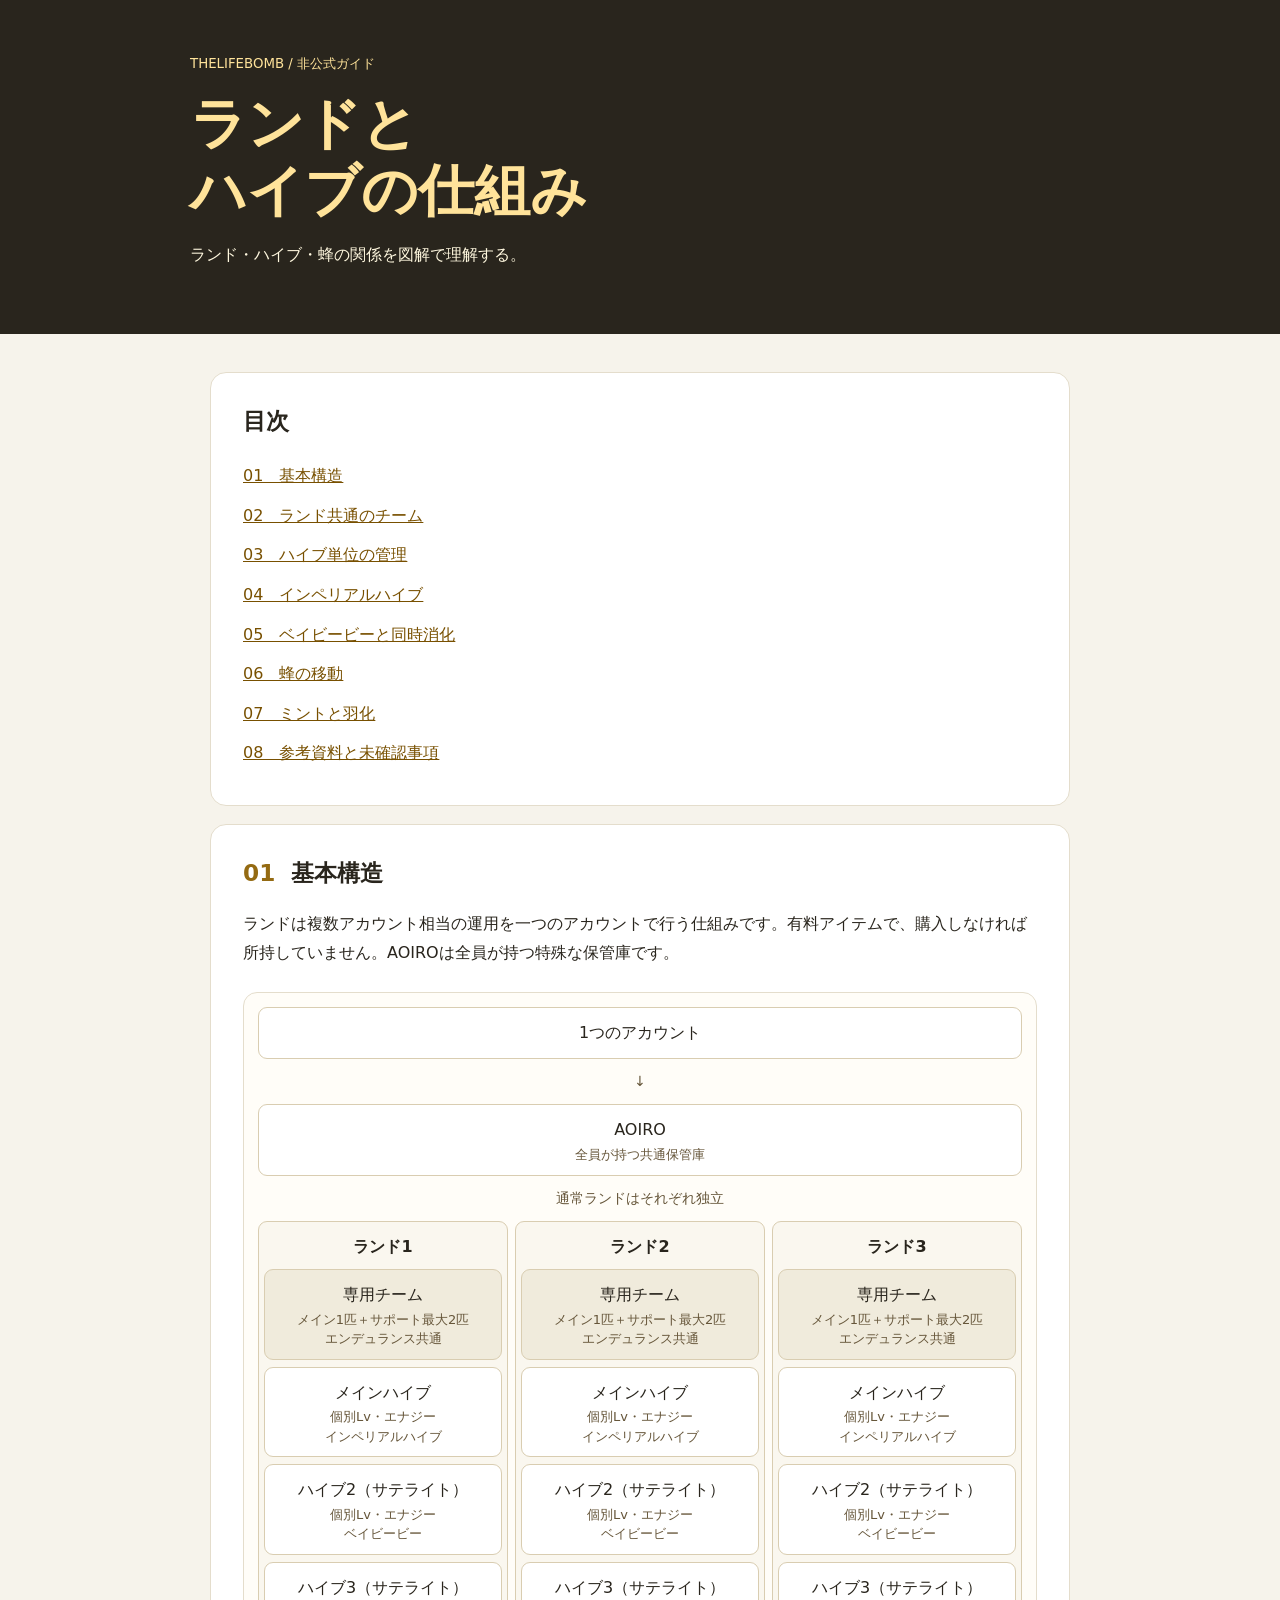
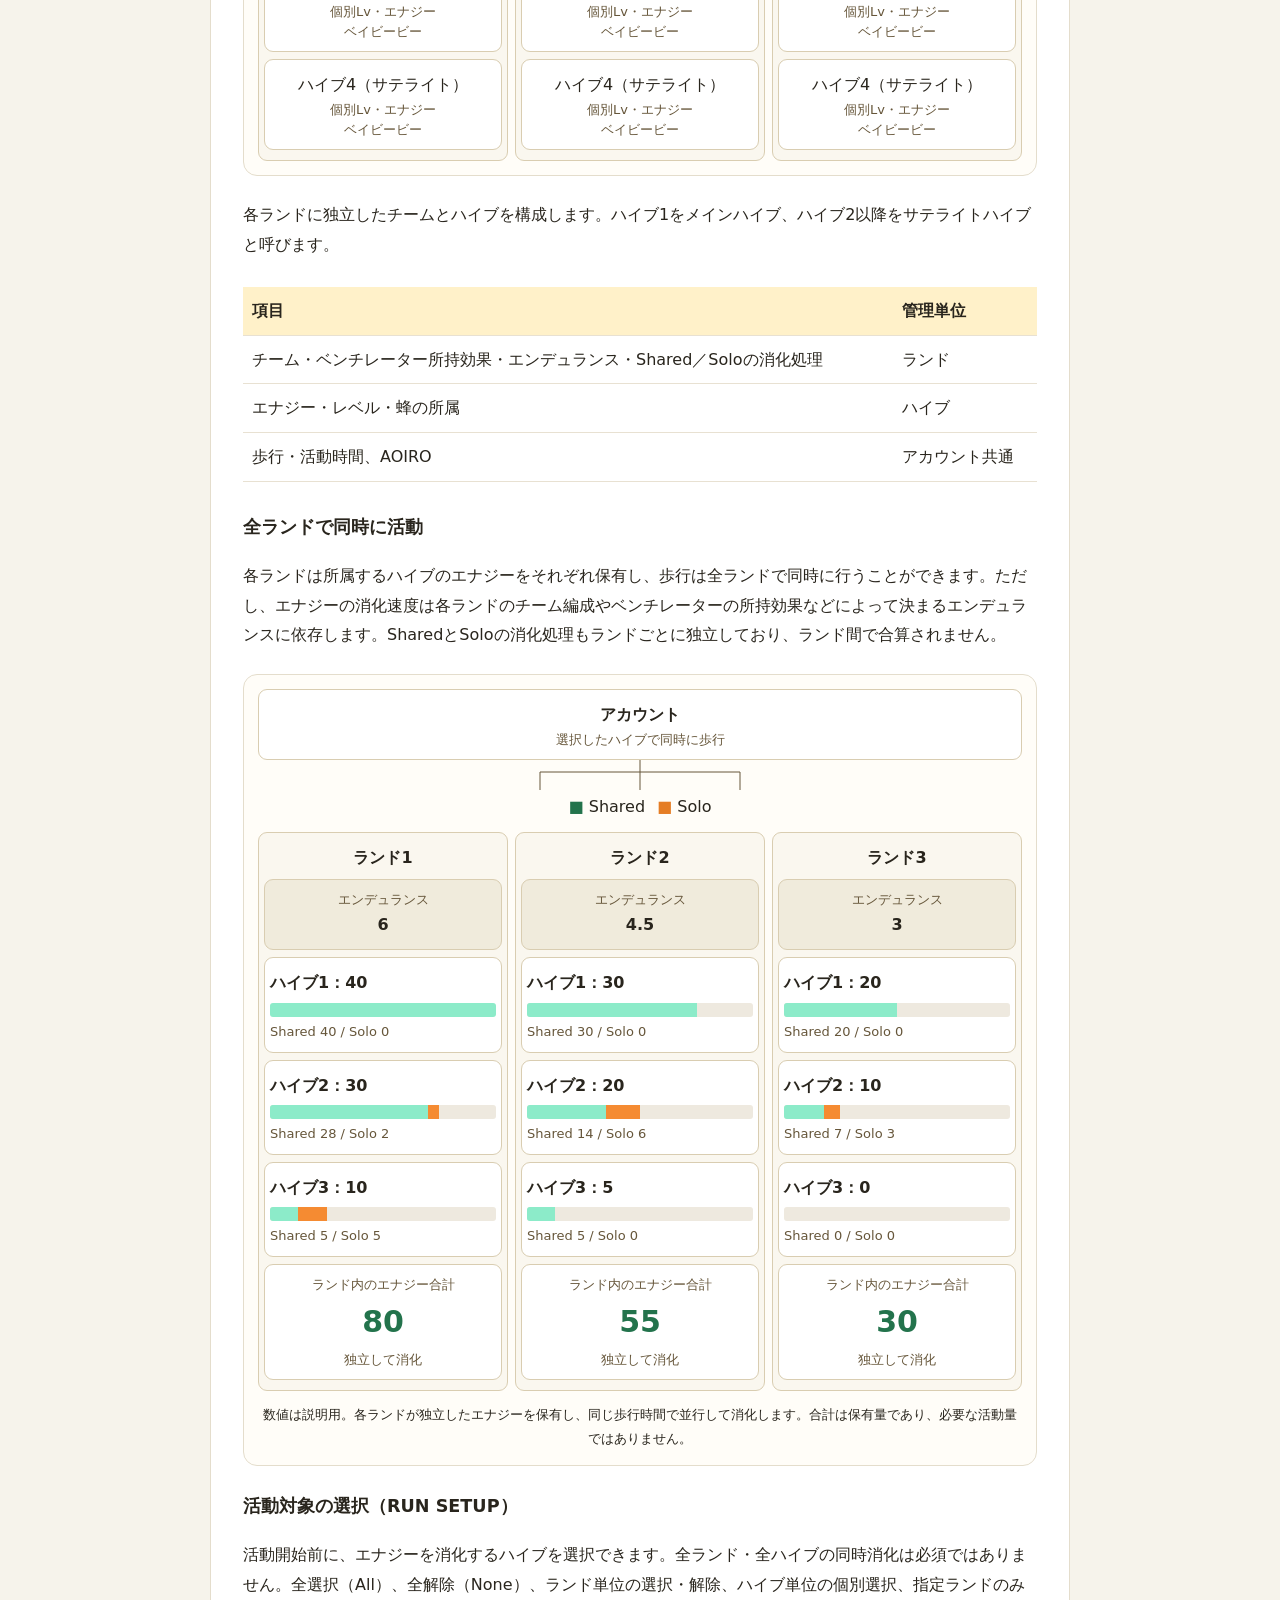
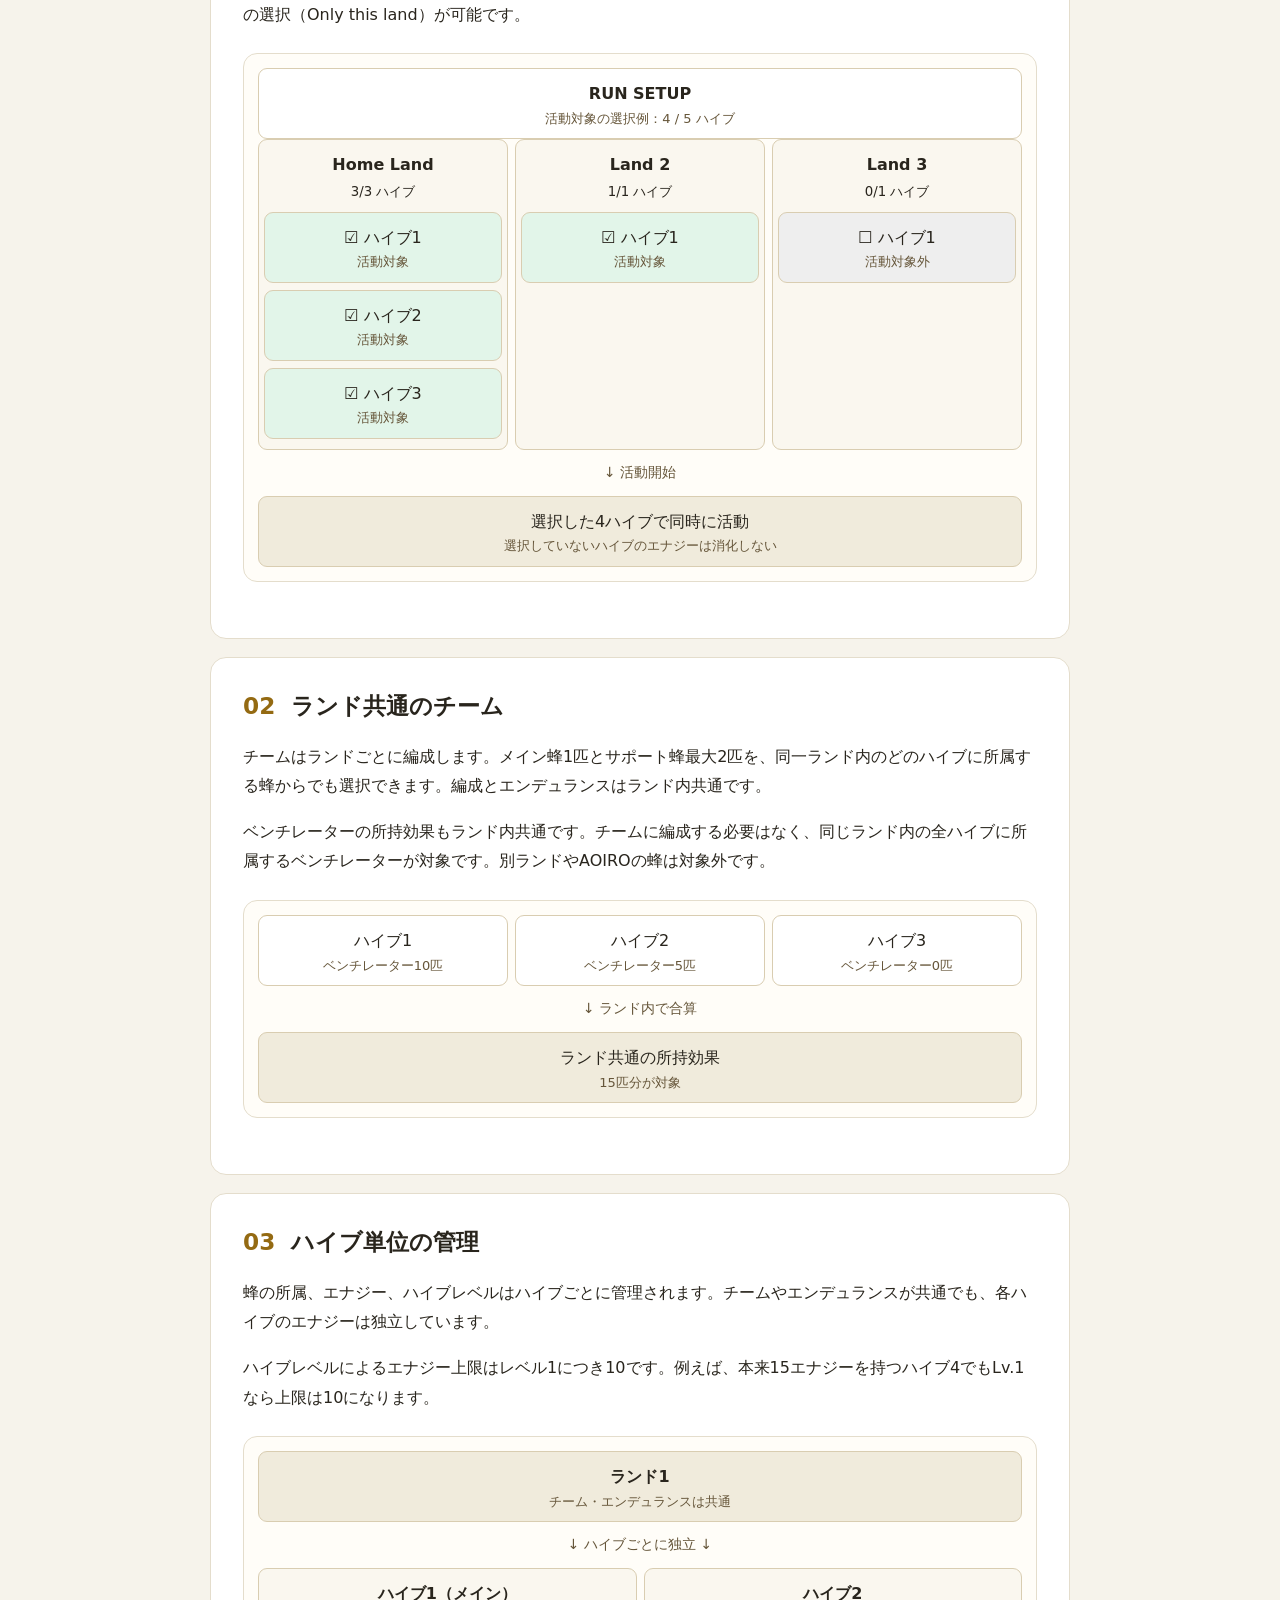
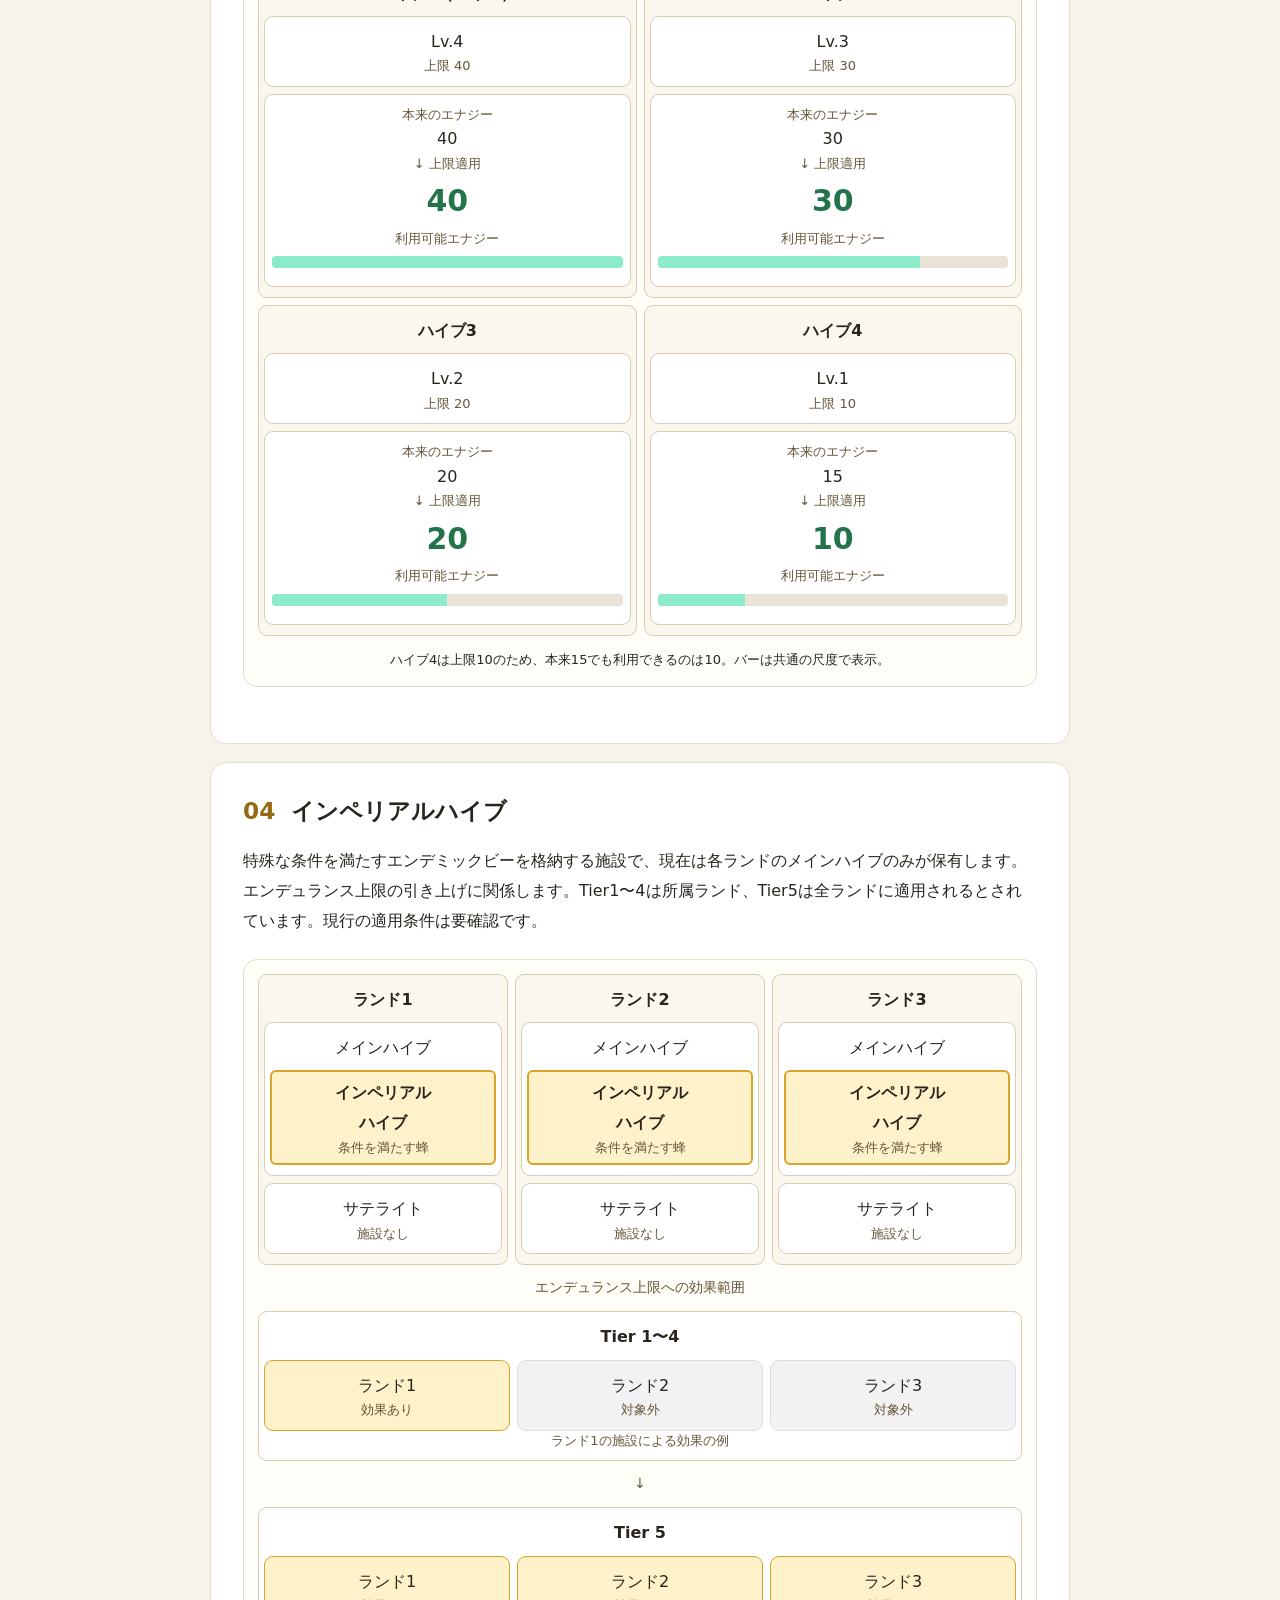
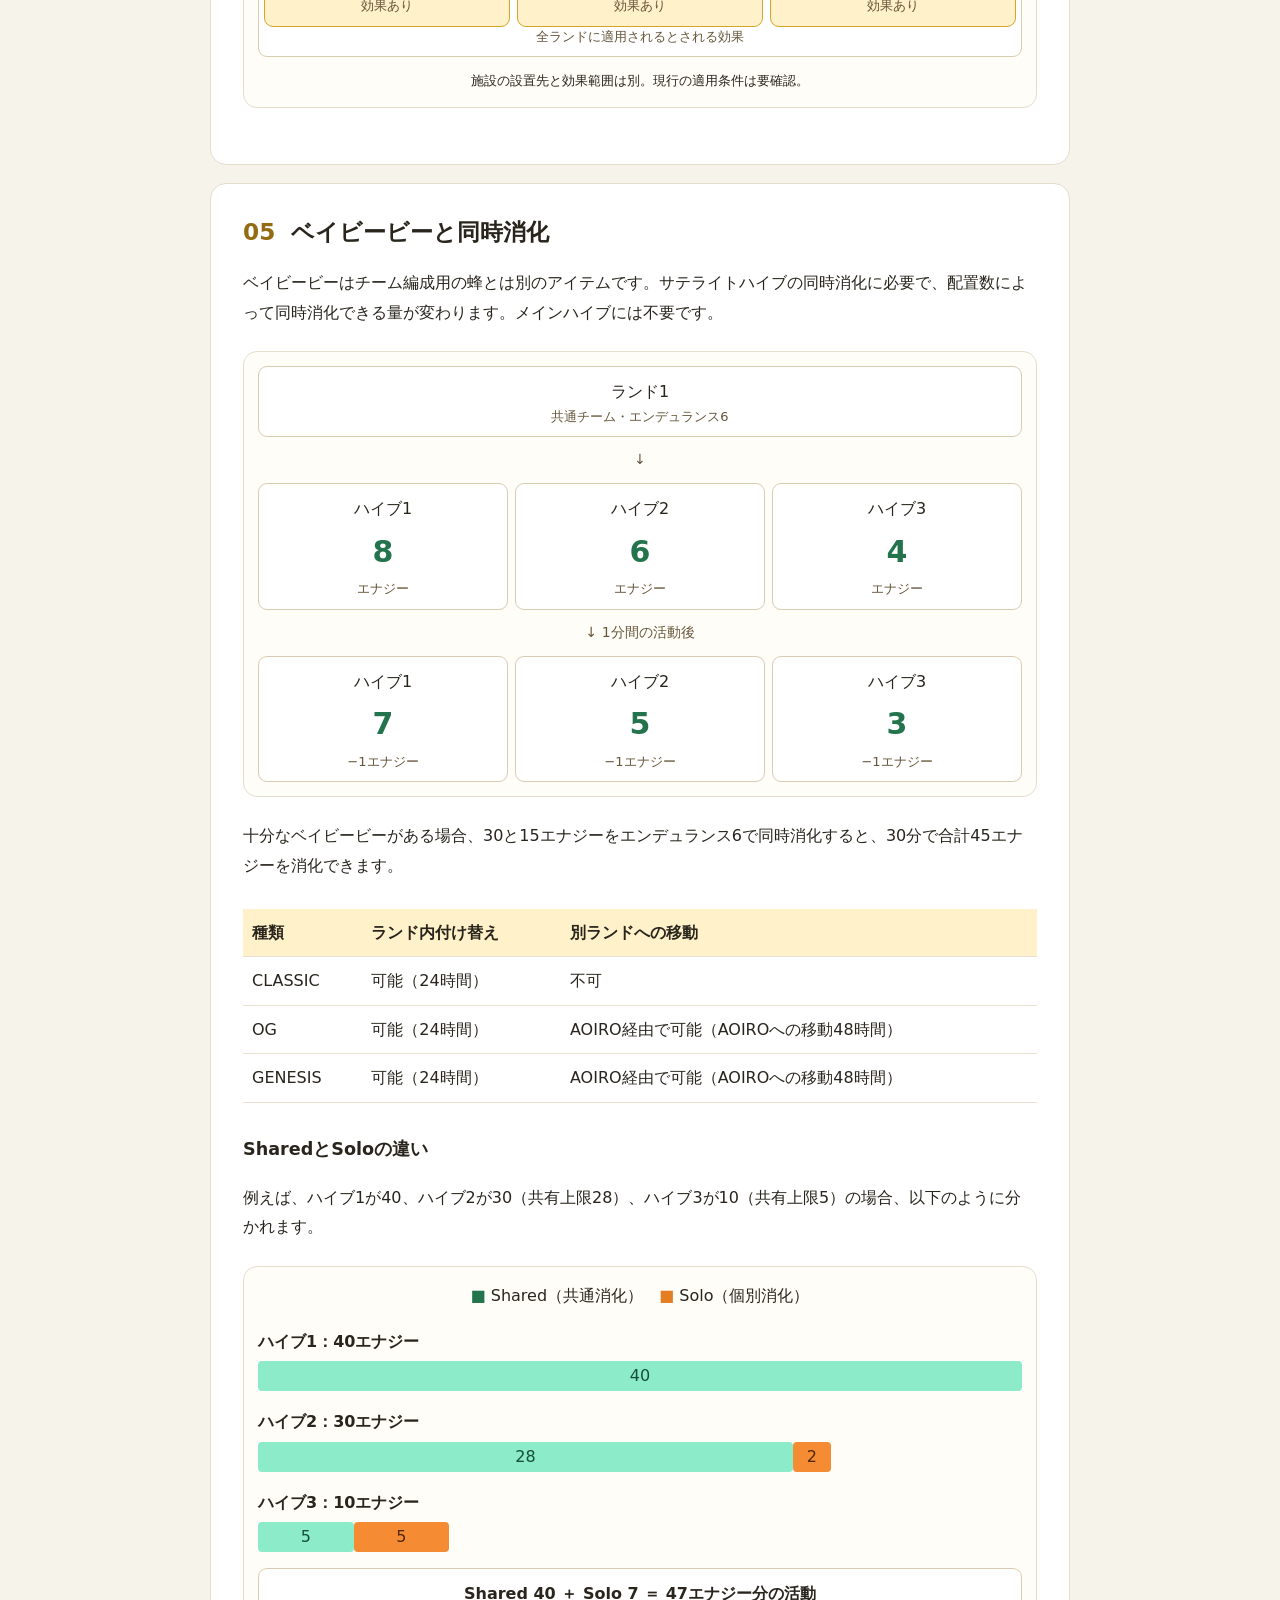
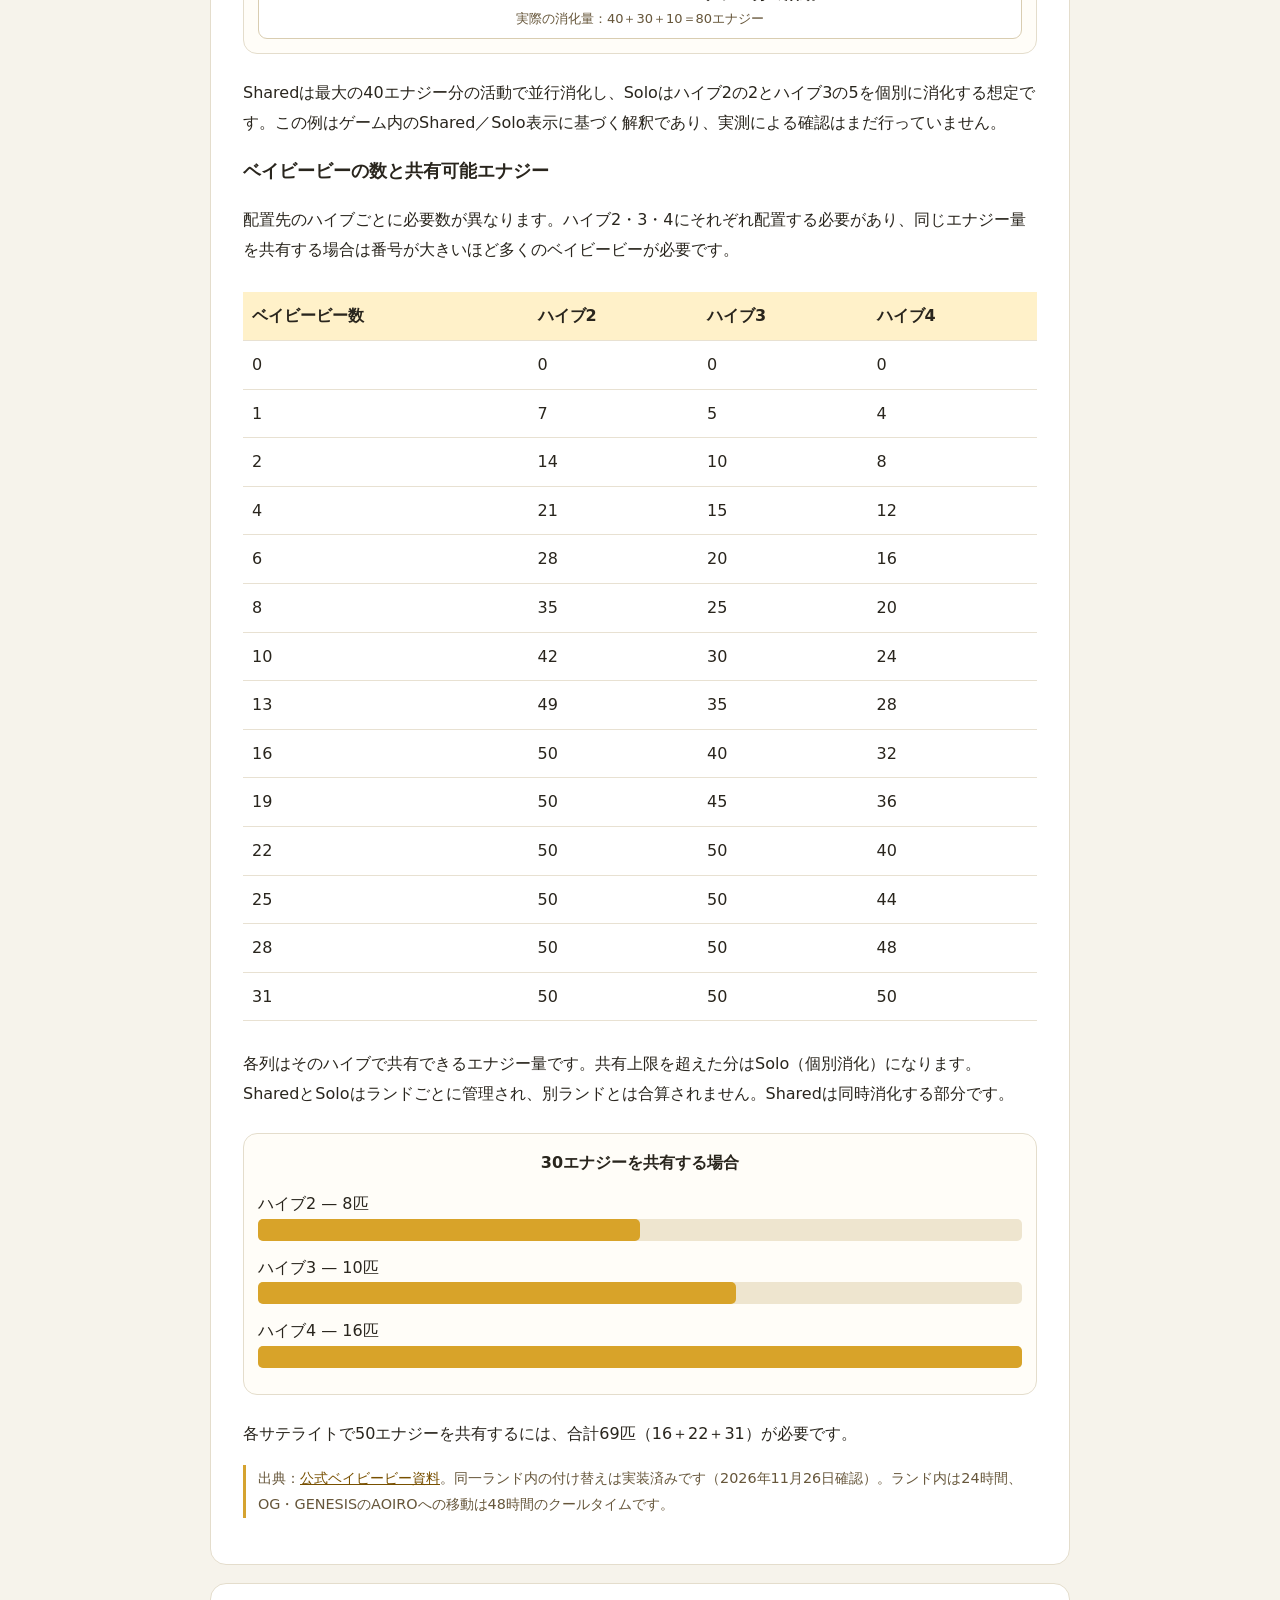
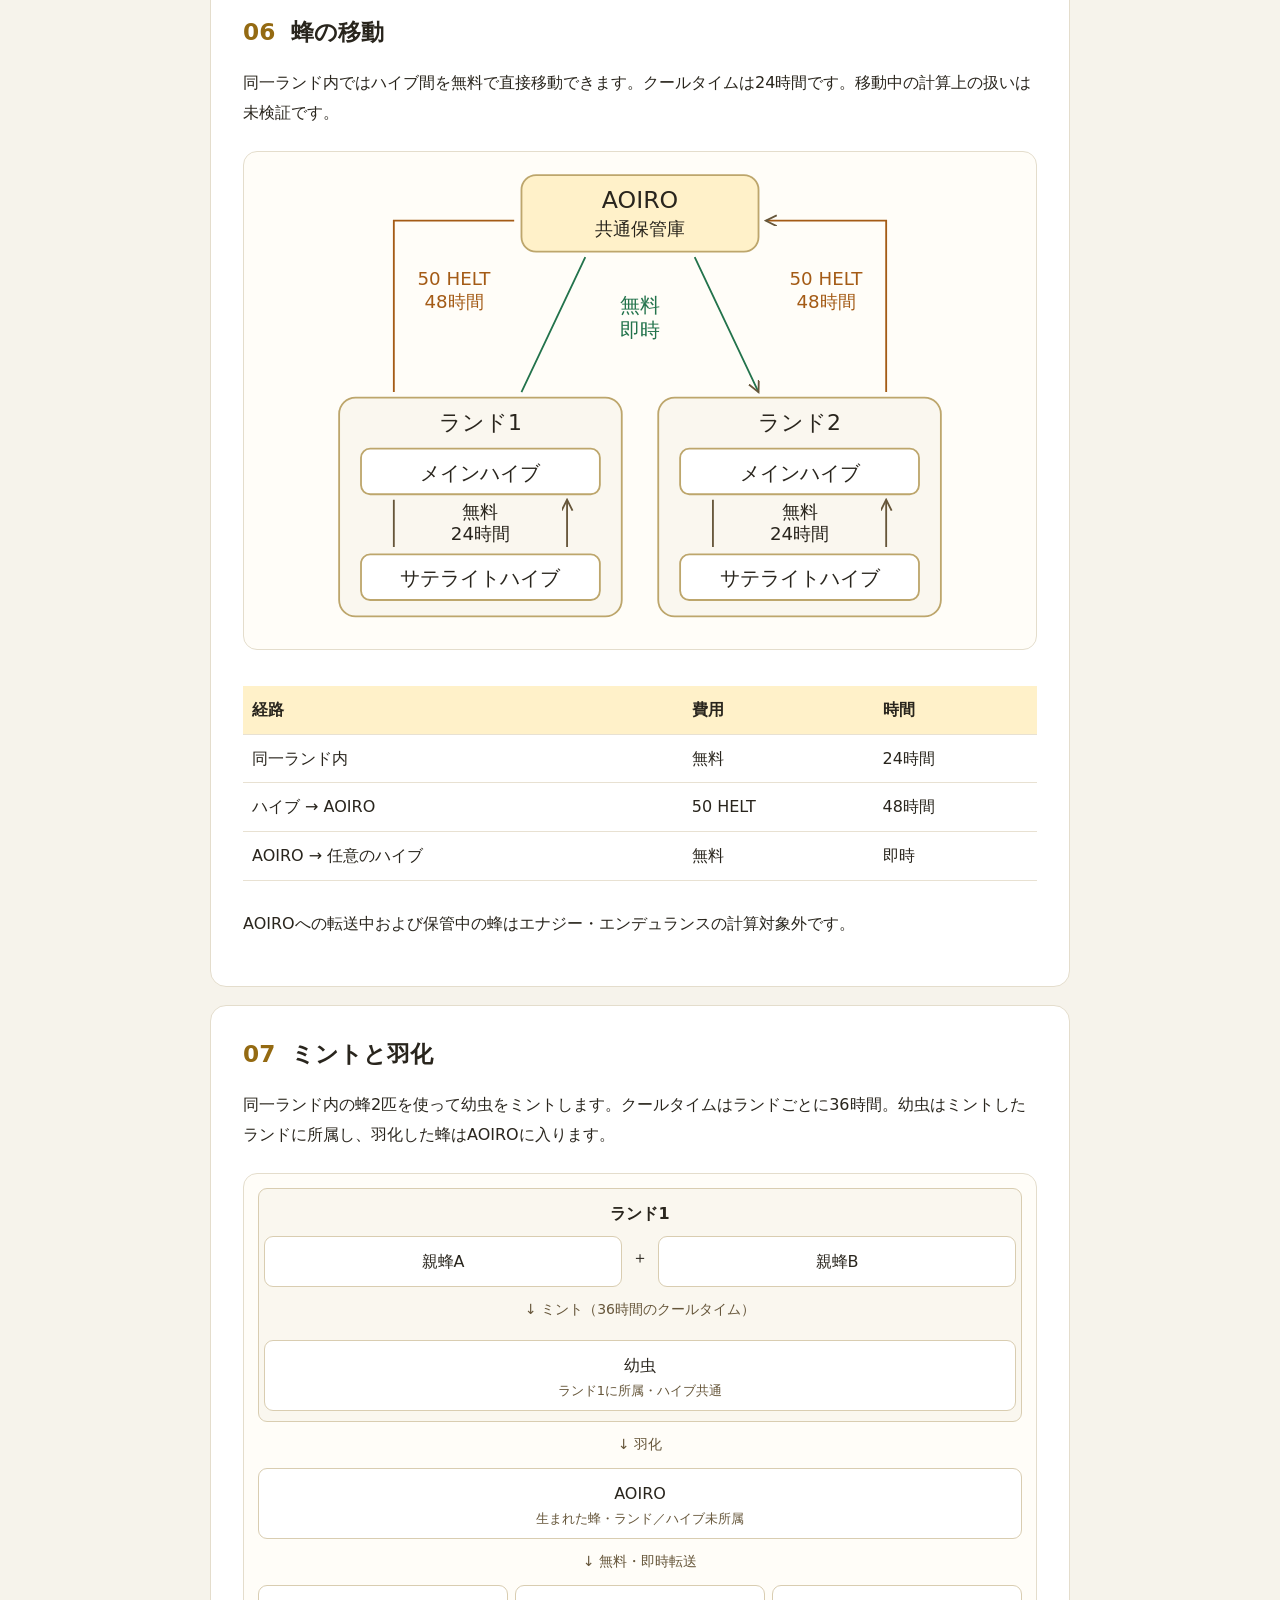
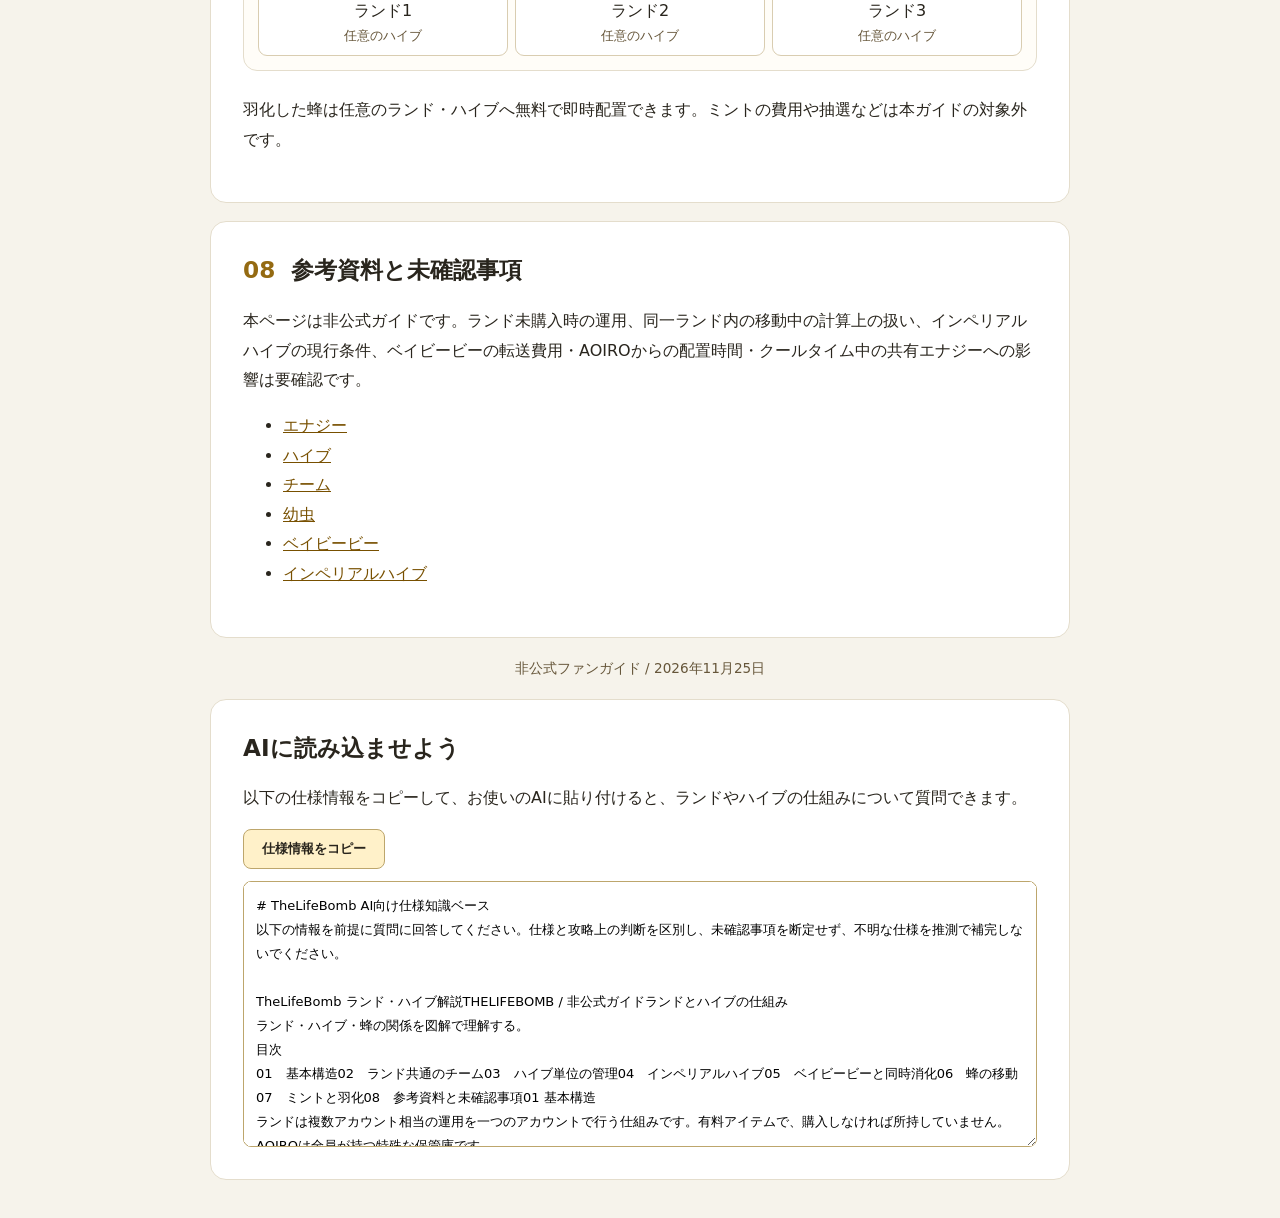
==== commit 331a1998: "Correct regular bee intra-land cooldown to 24 hours" ====
--- a/thelifebomb-guide/index.html
+++ b/thelifebomb-guide/index.html
@@ -1,4 +1,4 @@
-<!doctype html><html lang="ja"><head><meta charset="utf-8"><meta name="viewport" content="width=device-width, initial-scale=1"><title>TheLifeBomb ランド・ハイブ解説</title><link rel="stylesheet" href="css/style.css"><style>.diagram{margin:24px 0;padding:14px;border:1px solid #e4ddcc;border-radius:14px;background:#fffdf8;text-align:center}.diagram svg{width:100%;height:auto;max-width:620px}.node,.land{border:1px solid #d9cdb1;border-radius:9px;padding:10px 5px;background:white;min-width:0;overflow-wrap:anywhere}.node small{display:block;font-size:clamp(10px,2.4vw,13px);line-height:1.5;color:#66563a}.landgrid{display:grid;grid-template-columns:repeat(3,minmax(0,1fr));gap:7px}.land{background:#faf7ef;font-size:clamp(11px,2.7vw,16px)}.land .node{margin-top:7px}.team{background:#f0ebdc}.down{padding:10px 0;color:#66563a;font-size:14px}.number{display:block;font-size:30px;color:#23734c}.parents{display:flex;align-items:center;justify-content:center;gap:10px}.parents .node{flex:1}@media(max-width:480px){.diagram{padding:8px}.landgrid{gap:4px}.land,.node{padding:6px 3px}main{padding:10px}}</style></head><body><header><div class="wrap"><small>THELIFEBOMB / 非公式ガイド</small><h1>ランドと<br>ハイブの仕組み</h1><p>ランド・ハイブ・蜂の関係を図解で理解する。</p></div></header><main class="wrap"><nav aria-label="目次"><h2>目次</h2><a href="#s0">01　基本構造</a><a href="#s1">02　ランド共通のチーム</a><a href="#s2">03　ハイブ単位の管理</a><a href="#s3">04　インペリアルハイブ</a><a href="#s4">05　ベイビービーと同時消化</a><a href="#s5">06　蜂の移動</a><a href="#s6">07　ミントと羽化</a><a href="#s8">08　参考資料と未確認事項</a></nav><section id="s0"><h2><span>01</span> 基本構造</h2><p>ランドは複数アカウント相当の運用を一つのアカウントで行う仕組みです。有料アイテムで、購入しなければ所持していません。AOIROは全員が持つ特殊な保管庫です。</p><figure class="diagram"><div class="node">1つのアカウント</div><div class="down">↓</div><div class="node">AOIRO <small>全員が持つ共通保管庫</small></div><div class="down">通常ランドはそれぞれ独立</div><div class="landgrid"><div class="land"><b>ランド1</b><div class="node team">専用チーム<small>メイン1匹＋サポート最大2匹</small><small>エンデュランス共通</small></div><div class="node">メインハイブ<small>個別Lv・エナジー</small><small>インペリアルハイブ</small></div><div class="node">ハイブ2（サテライト）<small>個別Lv・エナジー</small><small>ベイビービー</small></div><div class="node">ハイブ3（サテライト）<small>個別Lv・エナジー</small><small>ベイビービー</small></div><div class="node">ハイブ4（サテライト）<small>個別Lv・エナジー</small><small>ベイビービー</small></div></div><div class="land"><b>ランド2</b><div class="node team">専用チーム<small>メイン1匹＋サポート最大2匹</small><small>エンデュランス共通</small></div><div class="node">メインハイブ<small>個別Lv・エナジー</small><small>インペリアルハイブ</small></div><div class="node">ハイブ2（サテライト）<small>個別Lv・エナジー</small><small>ベイビービー</small></div><div class="node">ハイブ3（サテライト）<small>個別Lv・エナジー</small><small>ベイビービー</small></div><div class="node">ハイブ4（サテライト）<small>個別Lv・エナジー</small><small>ベイビービー</small></div></div><div class="land"><b>ランド3</b><div class="node team">専用チーム<small>メイン1匹＋サポート最大2匹</small><small>エンデュランス共通</small></div><div class="node">メインハイブ<small>個別Lv・エナジー</small><small>インペリアルハイブ</small></div><div class="node">ハイブ2（サテライト）<small>個別Lv・エナジー</small><small>ベイビービー</small></div><div class="node">ハイブ3（サテライト）<small>個別Lv・エナジー</small><small>ベイビービー</small></div><div class="node">ハイブ4（サテライト）<small>個別Lv・エナジー</small><small>ベイビービー</small></div></div></div></figure><p>各ランドに独立したチームとハイブを構成します。ハイブ1をメインハイブ、ハイブ2以降をサテライトハイブと呼びます。</p><div class="table"><table><thead><tr><th>項目</th><th>管理単位</th></tr></thead><tbody><tr><td>チーム・ベンチレーター所持効果・エンデュランス・Shared／Soloの消化処理</td><td>ランド</td></tr><tr><td>エナジー・レベル・蜂の所属</td><td>ハイブ</td></tr><tr><td>歩行・活動時間、AOIRO</td><td>アカウント共通</td></tr></tbody></table></div><h3>全ランドで同時に活動</h3><p>各ランドは所属するハイブのエナジーをそれぞれ保有し、歩行は全ランドで同時に行うことができます。ただし、エナジーの消化速度は各ランドのチーム編成やベンチレーターの所持効果などによって決まるエンデュランスに依存します。SharedとSoloの消化処理もランドごとに独立しており、ランド間で合算されません。</p><figure class="diagram"><div class="node"><b>アカウント</b><small>選択したハイブで同時に歩行</small></div><svg viewBox="0 0 300 32" style="display:block;width:100%;height:32px;max-width:none" aria-hidden="true"><path d="M150 0 V12 H50 V30 M150 12 V30 M150 12 H250 V30" stroke="#66563a" fill="none"/></svg><div style="display:flex;justify-content:center;gap:12px;flex-wrap:wrap;margin-bottom:10px"><span><b style="color:#23734c">■</b> Shared</span><span><b style="color:#e57d24">■</b> Solo</span></div><div class="landgrid"><div class="land"><b>ランド1</b><div class="node team"><small>エンデュランス</small><b>6</b></div><div class="node" style="text-align:left"><b>ハイブ1：40</b><div style="display:flex;height:14px;margin:5px 0;background:#eee9df;border-radius:3px;overflow:hidden"><div style="width:100%;background:#8cebc9"></div><div style="width:0%;background:#f58b32"></div></div><small>Shared 40 / Solo 0</small></div><div class="node" style="text-align:left"><b>ハイブ2：30</b><div style="display:flex;height:14px;margin:5px 0;background:#eee9df;border-radius:3px;overflow:hidden"><div style="width:70%;background:#8cebc9"></div><div style="width:5%;background:#f58b32"></div></div><small>Shared 28 / Solo 2</small></div><div class="node" style="text-align:left"><b>ハイブ3：10</b><div style="display:flex;height:14px;margin:5px 0;background:#eee9df;border-radius:3px;overflow:hidden"><div style="width:12.5%;background:#8cebc9"></div><div style="width:12.5%;background:#f58b32"></div></div><small>Shared 5 / Solo 5</small></div><div class="node"><small>ランド内のエナジー合計</small><strong class="number">80</strong><small>独立して消化</small></div></div><div class="land"><b>ランド2</b><div class="node team"><small>エンデュランス</small><b>4.5</b></div><div class="node" style="text-align:left"><b>ハイブ1：30</b><div style="display:flex;height:14px;margin:5px 0;background:#eee9df;border-radius:3px;overflow:hidden"><div style="width:75%;background:#8cebc9"></div><div style="width:0%;background:#f58b32"></div></div><small>Shared 30 / Solo 0</small></div><div class="node" style="text-align:left"><b>ハイブ2：20</b><div style="display:flex;height:14px;margin:5px 0;background:#eee9df;border-radius:3px;overflow:hidden"><div style="width:35%;background:#8cebc9"></div><div style="width:15%;background:#f58b32"></div></div><small>Shared 14 / Solo 6</small></div><div class="node" style="text-align:left"><b>ハイブ3：5</b><div style="display:flex;height:14px;margin:5px 0;background:#eee9df;border-radius:3px;overflow:hidden"><div style="width:12.5%;background:#8cebc9"></div><div style="width:0%;background:#f58b32"></div></div><small>Shared 5 / Solo 0</small></div><div class="node"><small>ランド内のエナジー合計</small><strong class="number">55</strong><small>独立して消化</small></div></div><div class="land"><b>ランド3</b><div class="node team"><small>エンデュランス</small><b>3</b></div><div class="node" style="text-align:left"><b>ハイブ1：20</b><div style="display:flex;height:14px;margin:5px 0;background:#eee9df;border-radius:3px;overflow:hidden"><div style="width:50%;background:#8cebc9"></div><div style="width:0%;background:#f58b32"></div></div><small>Shared 20 / Solo 0</small></div><div class="node" style="text-align:left"><b>ハイブ2：10</b><div style="display:flex;height:14px;margin:5px 0;background:#eee9df;border-radius:3px;overflow:hidden"><div style="width:17.5%;background:#8cebc9"></div><div style="width:7.5%;background:#f58b32"></div></div><small>Shared 7 / Solo 3</small></div><div class="node" style="text-align:left"><b>ハイブ3：0</b><div style="display:flex;height:14px;margin:5px 0;background:#eee9df;border-radius:3px;overflow:hidden"><div style="width:0%;background:#8cebc9"></div><div style="width:0%;background:#f58b32"></div></div><small>Shared 0 / Solo 0</small></div><div class="node"><small>ランド内のエナジー合計</small><strong class="number">30</strong><small>独立して消化</small></div></div></div><figcaption style="margin-top:12px;font-size:13px">数値は説明用。各ランドが独立したエナジーを保有し、同じ歩行時間で並行して消化します。合計は保有量であり、必要な活動量ではありません。</figcaption></figure><h3>活動対象の選択（RUN SETUP）</h3><p>活動開始前に、エナジーを消化するハイブを選択できます。全ランド・全ハイブの同時消化は必須ではありません。全選択（All）、全解除（None）、ランド単位の選択・解除、ハイブ単位の個別選択、指定ランドのみの選択（Only this land）が可能です。</p><figure class="diagram"><div class="node"><b>RUN SETUP</b><small>活動対象の選択例：4 / 5 ハイブ</small></div><div class="landgrid"><div class="land"><b>Home Land</b><small style="display:block">3/3 ハイブ</small><div class="node" style="background:#e2f5e9">☑ ハイブ1<small>活動対象</small></div><div class="node" style="background:#e2f5e9">☑ ハイブ2<small>活動対象</small></div><div class="node" style="background:#e2f5e9">☑ ハイブ3<small>活動対象</small></div></div><div class="land"><b>Land 2</b><small style="display:block">1/1 ハイブ</small><div class="node" style="background:#e2f5e9">☑ ハイブ1<small>活動対象</small></div></div><div class="land"><b>Land 3</b><small style="display:block">0/1 ハイブ</small><div class="node" style="background:#eee">☐ ハイブ1<small>活動対象外</small></div></div></div><div class="down">↓ 活動開始</div><div class="node team">選択した4ハイブで同時に活動<small>選択していないハイブのエナジーは消化しない</small></div></figure></section><section id="s1"><h2><span>02</span> ランド共通のチーム</h2><p>チームはランドごとに編成します。メイン蜂1匹とサポート蜂最大2匹を、同一ランド内のどのハイブに所属する蜂からでも選択できます。編成とエンデュランスはランド内共通です。</p><p>ベンチレーターの所持効果もランド内共通です。チームに編成する必要はなく、同じランド内の全ハイブに所属するベンチレーターが対象です。別ランドやAOIROの蜂は対象外です。</p><figure class="diagram"><div class="landgrid"><div class="node">ハイブ1<small>ベンチレーター10匹</small></div><div class="node">ハイブ2<small>ベンチレーター5匹</small></div><div class="node">ハイブ3<small>ベンチレーター0匹</small></div></div><div class="down">↓ ランド内で合算</div><div class="node team">ランド共通の所持効果<small>15匹分が対象</small></div></figure></section><section id="s2"><h2><span>03</span> ハイブ単位の管理</h2><p>蜂の所属、エナジー、ハイブレベルはハイブごとに管理されます。チームやエンデュランスが共通でも、各ハイブのエナジーは独立しています。</p><p>ハイブレベルによるエナジー上限はレベル1につき10です。例えば、本来15エナジーを持つハイブ4でもLv.1なら上限は10になります。</p><figure class="diagram"><div class="node team"><b>ランド1</b><small>チーム・エンデュランスは共通</small></div><div class="down">↓ ハイブごとに独立 ↓</div><div class="landgrid" style="grid-template-columns:repeat(2,minmax(0,1fr))"><div class="land"><b>ハイブ1（メイン）</b><div class="node">Lv.4<small>上限 40</small></div><div class="node"><small>本来のエナジー</small>40<small>↓ 上限適用</small><strong class="number">40</strong><small>利用可能エナジー</small><div style="height:12px;background:#e9e3d5;border-radius:4px;overflow:hidden;margin:8px 2px"><div style="height:100%;width:100%;background:#8cebc9"></div></div></div></div><div class="land"><b>ハイブ2</b><div class="node">Lv.3<small>上限 30</small></div><div class="node"><small>本来のエナジー</small>30<small>↓ 上限適用</small><strong class="number">30</strong><small>利用可能エナジー</small><div style="height:12px;background:#e9e3d5;border-radius:4px;overflow:hidden;margin:8px 2px"><div style="height:100%;width:75%;background:#8cebc9"></div></div></div></div><div class="land"><b>ハイブ3</b><div class="node">Lv.2<small>上限 20</small></div><div class="node"><small>本来のエナジー</small>20<small>↓ 上限適用</small><strong class="number">20</strong><small>利用可能エナジー</small><div style="height:12px;background:#e9e3d5;border-radius:4px;overflow:hidden;margin:8px 2px"><div style="height:100%;width:50%;background:#8cebc9"></div></div></div></div><div class="land"><b>ハイブ4</b><div class="node">Lv.1<small>上限 10</small></div><div class="node"><small>本来のエナジー</small>15<small>↓ 上限適用</small><strong class="number">10</strong><small>利用可能エナジー</small><div style="height:12px;background:#e9e3d5;border-radius:4px;overflow:hidden;margin:8px 2px"><div style="height:100%;width:25%;background:#8cebc9"></div></div></div></div></div><figcaption style="margin-top:12px;font-size:13px">ハイブ4は上限10のため、本来15でも利用できるのは10。バーは共通の尺度で表示。</figcaption></figure></section><section id="s3"><h2><span>04</span> インペリアルハイブ</h2><p>特殊な条件を満たすエンデミックビーを格納する施設で、現在は各ランドのメインハイブのみが保有します。エンデュランス上限の引き上げに関係します。Tier1〜4は所属ランド、Tier5は全ランドに適用されるとされています。現行の適用条件は要確認です。</p><figure class="diagram"><div class="landgrid"><div class="land"><b>ランド1</b><div class="node">メインハイブ<div style="border:2px solid #d8a329;border-radius:6px;padding:6px 2px;margin-top:8px;background:#fff1c9"><b>インペリアル<br>ハイブ</b><small>条件を満たす蜂</small></div></div><div class="node">サテライト<small>施設なし</small></div></div><div class="land"><b>ランド2</b><div class="node">メインハイブ<div style="border:2px solid #d8a329;border-radius:6px;padding:6px 2px;margin-top:8px;background:#fff1c9"><b>インペリアル<br>ハイブ</b><small>条件を満たす蜂</small></div></div><div class="node">サテライト<small>施設なし</small></div></div><div class="land"><b>ランド3</b><div class="node">メインハイブ<div style="border:2px solid #d8a329;border-radius:6px;padding:6px 2px;margin-top:8px;background:#fff1c9"><b>インペリアル<br>ハイブ</b><small>条件を満たす蜂</small></div></div><div class="node">サテライト<small>施設なし</small></div></div></div><div class="down">エンデュランス上限への効果範囲</div><div class="node"><b>Tier 1〜4</b><div class="landgrid" style="margin-top:8px"><div class="node" style="background:#fff1c9;border-color:#d8a329">ランド1<small>効果あり</small></div><div class="node" style="background:#f2f2f2;border-color:#ddd">ランド2<small>対象外</small></div><div class="node" style="background:#f2f2f2;border-color:#ddd">ランド3<small>対象外</small></div></div><small>ランド1の施設による効果の例</small></div><div class="down">↓</div><div class="node"><b>Tier 5</b><div class="landgrid" style="margin-top:8px"><div class="node" style="background:#fff1c9;border-color:#d8a329">ランド1<small>効果あり</small></div><div class="node" style="background:#fff1c9;border-color:#d8a329">ランド2<small>効果あり</small></div><div class="node" style="background:#fff1c9;border-color:#d8a329">ランド3<small>効果あり</small></div></div><small>全ランドに適用されるとされる効果</small></div><figcaption style="margin-top:12px;font-size:13px">施設の設置先と効果範囲は別。現行の適用条件は要確認。</figcaption></figure></section><section id="s4"><h2><span>05</span> ベイビービーと同時消化</h2><p>ベイビービーはチーム編成用の蜂とは別のアイテムです。サテライトハイブの同時消化に必要で、配置数によって同時消化できる量が変わります。メインハイブには不要です。</p><figure class="diagram"><div class="node">ランド1<small>共通チーム・エンデュランス6</small></div><div class="down">↓</div><div class="landgrid"><div class="node">ハイブ1<strong class="number">8</strong><small>エナジー</small></div><div class="node">ハイブ2<strong class="number">6</strong><small>エナジー</small></div><div class="node">ハイブ3<strong class="number">4</strong><small>エナジー</small></div></div><div class="down">↓ 1分間の活動後</div><div class="landgrid"><div class="node">ハイブ1<strong class="number">7</strong><small>−1エナジー</small></div><div class="node">ハイブ2<strong class="number">5</strong><small>−1エナジー</small></div><div class="node">ハイブ3<strong class="number">3</strong><small>−1エナジー</small></div></div></figure><p>十分なベイビービーがある場合、30と15エナジーをエンデュランス6で同時消化すると、30分で合計45エナジーを消化できます。</p><div class="table"><table><thead><tr><th>種類</th><th>ランド内付け替え</th><th>別ランドへの移動</th></tr></thead><tbody><tr><td>CLASSIC</td><td>可能（24時間）</td><td>不可</td></tr><tr><td>OG</td><td>可能（24時間）</td><td>AOIRO経由で可能（AOIROへの移動48時間）</td></tr><tr><td>GENESIS</td><td>可能（24時間）</td><td>AOIRO経由で可能（AOIROへの移動48時間）</td></tr></tbody></table></div><h3>SharedとSoloの違い</h3><p>例えば、ハイブ1が40、ハイブ2が30（共有上限28）、ハイブ3が10（共有上限5）の場合、以下のように分かれます。</p><figure class="diagram"><div style="display:flex;justify-content:center;gap:16px;flex-wrap:wrap"><span><b style="color:#23734c">■</b> Shared（共通消化）</span><span><b style="color:#e57d24">■</b> Solo（個別消化）</span></div><div style="margin:16px 0;text-align:left"><b>ハイブ1：40エナジー</b><div style="display:flex;height:30px;margin-top:5px"><div style="width:100%;background:#8cebc9;color:#164e3b;text-align:center;border-radius:4px;line-height:30px">40</div></div></div><div style="margin:16px 0;text-align:left"><b>ハイブ2：30エナジー</b><div style="display:flex;height:30px;margin-top:5px"><div style="width:70%;background:#8cebc9;color:#164e3b;text-align:center;border-radius:4px;line-height:30px">28</div><div style="width:5%;background:#f58b32;color:#512800;text-align:center;border-radius:4px;line-height:30px">2</div></div></div><div style="margin:16px 0;text-align:left"><b>ハイブ3：10エナジー</b><div style="display:flex;height:30px;margin-top:5px"><div style="width:12.5%;background:#8cebc9;color:#164e3b;text-align:center;border-radius:4px;line-height:30px">5</div><div style="width:12.5%;background:#f58b32;color:#512800;text-align:center;border-radius:4px;line-height:30px">5</div></div></div><div class="node"><b>Shared 40 ＋ Solo 7 ＝ 47エナジー分の活動</b><small>実際の消化量：40＋30＋10＝80エナジー</small></div></figure><p>Sharedは最大の40エナジー分の活動で並行消化し、Soloはハイブ2の2とハイブ3の5を個別に消化する想定です。この例はゲーム内のShared／Solo表示に基づく解釈であり、実測による確認はまだ行っていません。</p><h3>ベイビービーの数と共有可能エナジー</h3><p>配置先のハイブごとに必要数が異なります。ハイブ2・3・4にそれぞれ配置する必要があり、同じエナジー量を共有する場合は番号が大きいほど多くのベイビービーが必要です。</p><div class="table"><table><thead><tr><th>ベイビービー数</th><th>ハイブ2</th><th>ハイブ3</th><th>ハイブ4</th></tr></thead><tbody><tr><td>0</td><td>0</td><td>0</td><td>0</td></tr><tr><td>1</td><td>7</td><td>5</td><td>4</td></tr><tr><td>2</td><td>14</td><td>10</td><td>8</td></tr><tr><td>4</td><td>21</td><td>15</td><td>12</td></tr><tr><td>6</td><td>28</td><td>20</td><td>16</td></tr><tr><td>8</td><td>35</td><td>25</td><td>20</td></tr><tr><td>10</td><td>42</td><td>30</td><td>24</td></tr><tr><td>13</td><td>49</td><td>35</td><td>28</td></tr><tr><td>16</td><td>50</td><td>40</td><td>32</td></tr><tr><td>19</td><td>50</td><td>45</td><td>36</td></tr><tr><td>22</td><td>50</td><td>50</td><td>40</td></tr><tr><td>25</td><td>50</td><td>50</td><td>44</td></tr><tr><td>28</td><td>50</td><td>50</td><td>48</td></tr><tr><td>31</td><td>50</td><td>50</td><td>50</td></tr></tbody></table></div><p>各列はそのハイブで共有できるエナジー量です。共有上限を超えた分はSolo（個別消化）になります。SharedとSoloはランドごとに管理され、別ランドとは合算されません。Sharedは同時消化する部分です。</p><figure class="diagram"><b>30エナジーを共有する場合</b><div style="margin:12px 0;text-align:left">ハイブ2 — 8匹<div style="background:#eee5cf;border-radius:5px;height:22px"><div style="width:50%;background:#d8a329;height:100%;border-radius:5px"></div></div></div><div style="margin:12px 0;text-align:left">ハイブ3 — 10匹<div style="background:#eee5cf;border-radius:5px;height:22px"><div style="width:62.5%;background:#d8a329;height:100%;border-radius:5px"></div></div></div><div style="margin:12px 0;text-align:left">ハイブ4 — 16匹<div style="background:#eee5cf;border-radius:5px;height:22px"><div style="width:100%;background:#d8a329;height:100%;border-radius:5px"></div></div></div></figure><p>各サテライトで50エナジーを共有するには、合計69匹（16＋22＋31）が必要です。</p><p class="note">出典：<a href="https://the-life-bomb.gitbook.io/whitepaper/play-to-earn/apiary-archipelago/baby-bee/overview">公式ベイビービー資料</a>。同一ランド内の付け替えは実装済みです（2026年11月26日確認）。ランド内は24時間、OG・GENESISのAOIROへの移動は48時間のクールタイムです。</p></section><section id="s5"><h2><span>06</span> 蜂の移動</h2><p>同一ランド内ではハイブ間を無料で直接移動できます。48時間のクールタイムと移動中の計算対象外という扱いは未検証です。</p><figure class="diagram"><svg viewBox="0 0 340 252" role="img" aria-label="AOIRO経由のランド間移動とランド内移動"><defs><marker id="a" markerHeight="7" markerWidth="7" orient="auto" refX="6" refY="3"><path d="M0 0 L6 3 L0 6" fill="none" stroke="#66563a"/></marker></defs><g fill="#29251d" text-anchor="middle"><rect x="105" y="5" width="130" height="42" rx="8" fill="#fff1c9" stroke="#bda66c"/><text x="170" y="23" font-size="13">AOIRO</text><text x="170" y="38" font-size="10">共通保管庫</text><rect x="5" y="127" width="155" height="120" rx="9" stroke="#bda66c" fill="#faf7ef"/><text x="82.5" y="145" font-size="12">ランド1</text><rect x="17" y="155" width="131" height="25" rx="5" stroke="#bda66c" fill="white"/><text x="82.5" y="172" font-size="11">メインハイブ</text><rect x="17" y="213" width="131" height="25" rx="5" stroke="#bda66c" fill="white"/><text x="82.5" y="230" font-size="11">サテライトハイブ</text><path d="M35 183 V209 M130 209 V183" stroke="#66563a" marker-end="url(#a)" fill="none"/><text x="82.5" y="193" font-size="10">無料</text><text x="82.5" y="205" font-size="10">48時間（仮）</text><rect x="180" y="127" width="155" height="120" rx="9" stroke="#bda66c" fill="#faf7ef"/><text x="257.5" y="145" font-size="12">ランド2</text><rect x="192" y="155" width="131" height="25" rx="5" stroke="#bda66c" fill="white"/><text x="257.5" y="172" font-size="11">メインハイブ</text><rect x="192" y="213" width="131" height="25" rx="5" stroke="#bda66c" fill="white"/><text x="257.5" y="230" font-size="11">サテライトハイブ</text><path d="M210 183 V209 M305 209 V183" stroke="#66563a" marker-end="url(#a)" fill="none"/><text x="257.5" y="193" font-size="10">無料</text><text x="257.5" y="205" font-size="10">48時間（仮）</text><path d="M35 124 V30 H101 M305 124 V30 H239" stroke="#a45b16" marker-end="url(#a)" fill="none"/><path d="M140 50 L105 124 M200 50 L235 124" stroke="#23734c" marker-end="url(#a)" fill="none"/><g font-size="10" fill="#a45b16"><text x="68" y="65">50 HELT</text><text x="68" y="78">48時間</text><text x="272" y="65">50 HELT</text><text x="272" y="78">48時間</text></g><g font-size="11" fill="#23734c"><text x="170" y="80">無料</text><text x="170" y="94">即時</text></g></g></svg></figure><div class="table"><table><thead><tr><th>経路</th><th>費用</th><th>時間</th></tr></thead><tbody><tr><td>同一ランド内</td><td>無料</td><td>48時間（仮）</td></tr><tr><td>ハイブ → AOIRO</td><td>50 HELT</td><td>48時間</td></tr><tr><td>AOIRO → 任意のハイブ</td><td>無料</td><td>即時</td></tr></tbody></table></div><p>AOIROへの転送中および保管中の蜂はエナジー・エンデュランスの計算対象外です。</p></section><section id="s6"><h2><span>07</span> ミントと羽化</h2><p>同一ランド内の蜂2匹を使って幼虫をミントします。クールタイムはランドごとに36時間。幼虫はミントしたランドに所属し、羽化した蜂はAOIROに入ります。</p><figure class="diagram"><div class="land"><b>ランド1</b><div class="parents"><div class="node">親蜂A</div>＋<div class="node">親蜂B</div></div><div class="down">↓ ミント（36時間のクールタイム）</div><div class="node">幼虫<small>ランド1に所属・ハイブ共通</small></div></div><div class="down">↓ 羽化</div><div class="node">AOIRO<small>生まれた蜂・ランド／ハイブ未所属</small></div><div class="down">↓ 無料・即時転送</div><div class="landgrid"><div class="node">ランド1<small>任意のハイブ</small></div><div class="node">ランド2<small>任意のハイブ</small></div><div class="node">ランド3<small>任意のハイブ</small></div></div></figure><p>羽化した蜂は任意のランド・ハイブへ無料で即時配置できます。ミントの費用や抽選などは本ガイドの対象外です。</p></section><section id="s8"><h2><span>08</span> 参考資料と未確認事項</h2><p>本ページは非公式ガイドです。ランド未購入時の運用、同一ランド内の転送時間と計算上の扱い、インペリアルハイブの現行条件、ベイビービーの転送費用・AOIROからの配置時間・クールタイム中の共有エナジーへの影響は要確認です。</p><ul><li><a href="https://the-life-bomb.gitbook.io/whitepaper/move-to-earn/energy-cap">エナジー</a></li><li><a href="https://the-life-bomb.gitbook.io/whitepaper/play-to-earn/apiary-archipelago/infrastructures">ハイブ</a></li><li><a href="https://the-life-bomb.gitbook.io/whitepaper/move-to-earn/team-system/free-composition">チーム</a></li><li><a href="https://the-life-bomb.gitbook.io/whitepaper/move-to-earn/larvae/larvae">幼虫</a></li><li><a href="https://the-life-bomb.gitbook.io/whitepaper/play-to-earn/apiary-archipelago/baby-bee/overview">ベイビービー</a></li><li><a href="https://the-life-bomb.gitbook.io/whitepaper/play-to-earn/apiary-archipelago/the-imperial-hive/the-imperial-hive">インペリアルハイブ</a></li></ul></section><footer>非公式ファンガイド / 2026年11月25日</footer><section id="ai-knowledge"><h2>AIに読み込ませよう</h2><p>以下の仕様情報をコピーして、お使いのAIに貼り付けると、ランドやハイブの仕組みについて質問できます。</p><button type="button" id="copy-ai" style="padding:10px 18px;border:1px solid #bda66c;border-radius:8px;background:#fff1c9;color:#29251d;font-weight:bold;cursor:pointer">仕様情報をコピー</button><span id="copy-ai-status" role="status" style="margin-left:8px"></span><textarea id="ai-knowledge-text" rows="10" readonly aria-label="AI向け仕様情報" style="display:block;width:100%;box-sizing:border-box;margin-top:12px;padding:12px;border:1px solid #bda66c;border-radius:8px;font:inherit;font-size:13px;resize:vertical"># TheLifeBomb AI向け仕様知識ベース
+<!doctype html><html lang="ja"><head><meta charset="utf-8"><meta name="viewport" content="width=device-width, initial-scale=1"><title>TheLifeBomb ランド・ハイブ解説</title><link rel="stylesheet" href="css/style.css"><style>.diagram{margin:24px 0;padding:14px;border:1px solid #e4ddcc;border-radius:14px;background:#fffdf8;text-align:center}.diagram svg{width:100%;height:auto;max-width:620px}.node,.land{border:1px solid #d9cdb1;border-radius:9px;padding:10px 5px;background:white;min-width:0;overflow-wrap:anywhere}.node small{display:block;font-size:clamp(10px,2.4vw,13px);line-height:1.5;color:#66563a}.landgrid{display:grid;grid-template-columns:repeat(3,minmax(0,1fr));gap:7px}.land{background:#faf7ef;font-size:clamp(11px,2.7vw,16px)}.land .node{margin-top:7px}.team{background:#f0ebdc}.down{padding:10px 0;color:#66563a;font-size:14px}.number{display:block;font-size:30px;color:#23734c}.parents{display:flex;align-items:center;justify-content:center;gap:10px}.parents .node{flex:1}@media(max-width:480px){.diagram{padding:8px}.landgrid{gap:4px}.land,.node{padding:6px 3px}main{padding:10px}}</style></head><body><header><div class="wrap"><small>THELIFEBOMB / 非公式ガイド</small><h1>ランドと<br>ハイブの仕組み</h1><p>ランド・ハイブ・蜂の関係を図解で理解する。</p></div></header><main class="wrap"><nav aria-label="目次"><h2>目次</h2><a href="#s0">01　基本構造</a><a href="#s1">02　ランド共通のチーム</a><a href="#s2">03　ハイブ単位の管理</a><a href="#s3">04　インペリアルハイブ</a><a href="#s4">05　ベイビービーと同時消化</a><a href="#s5">06　蜂の移動</a><a href="#s6">07　ミントと羽化</a><a href="#s8">08　参考資料と未確認事項</a></nav><section id="s0"><h2><span>01</span> 基本構造</h2><p>ランドは複数アカウント相当の運用を一つのアカウントで行う仕組みです。有料アイテムで、購入しなければ所持していません。AOIROは全員が持つ特殊な保管庫です。</p><figure class="diagram"><div class="node">1つのアカウント</div><div class="down">↓</div><div class="node">AOIRO <small>全員が持つ共通保管庫</small></div><div class="down">通常ランドはそれぞれ独立</div><div class="landgrid"><div class="land"><b>ランド1</b><div class="node team">専用チーム<small>メイン1匹＋サポート最大2匹</small><small>エンデュランス共通</small></div><div class="node">メインハイブ<small>個別Lv・エナジー</small><small>インペリアルハイブ</small></div><div class="node">ハイブ2（サテライト）<small>個別Lv・エナジー</small><small>ベイビービー</small></div><div class="node">ハイブ3（サテライト）<small>個別Lv・エナジー</small><small>ベイビービー</small></div><div class="node">ハイブ4（サテライト）<small>個別Lv・エナジー</small><small>ベイビービー</small></div></div><div class="land"><b>ランド2</b><div class="node team">専用チーム<small>メイン1匹＋サポート最大2匹</small><small>エンデュランス共通</small></div><div class="node">メインハイブ<small>個別Lv・エナジー</small><small>インペリアルハイブ</small></div><div class="node">ハイブ2（サテライト）<small>個別Lv・エナジー</small><small>ベイビービー</small></div><div class="node">ハイブ3（サテライト）<small>個別Lv・エナジー</small><small>ベイビービー</small></div><div class="node">ハイブ4（サテライト）<small>個別Lv・エナジー</small><small>ベイビービー</small></div></div><div class="land"><b>ランド3</b><div class="node team">専用チーム<small>メイン1匹＋サポート最大2匹</small><small>エンデュランス共通</small></div><div class="node">メインハイブ<small>個別Lv・エナジー</small><small>インペリアルハイブ</small></div><div class="node">ハイブ2（サテライト）<small>個別Lv・エナジー</small><small>ベイビービー</small></div><div class="node">ハイブ3（サテライト）<small>個別Lv・エナジー</small><small>ベイビービー</small></div><div class="node">ハイブ4（サテライト）<small>個別Lv・エナジー</small><small>ベイビービー</small></div></div></div></figure><p>各ランドに独立したチームとハイブを構成します。ハイブ1をメインハイブ、ハイブ2以降をサテライトハイブと呼びます。</p><div class="table"><table><thead><tr><th>項目</th><th>管理単位</th></tr></thead><tbody><tr><td>チーム・ベンチレーター所持効果・エンデュランス・Shared／Soloの消化処理</td><td>ランド</td></tr><tr><td>エナジー・レベル・蜂の所属</td><td>ハイブ</td></tr><tr><td>歩行・活動時間、AOIRO</td><td>アカウント共通</td></tr></tbody></table></div><h3>全ランドで同時に活動</h3><p>各ランドは所属するハイブのエナジーをそれぞれ保有し、歩行は全ランドで同時に行うことができます。ただし、エナジーの消化速度は各ランドのチーム編成やベンチレーターの所持効果などによって決まるエンデュランスに依存します。SharedとSoloの消化処理もランドごとに独立しており、ランド間で合算されません。</p><figure class="diagram"><div class="node"><b>アカウント</b><small>選択したハイブで同時に歩行</small></div><svg viewBox="0 0 300 32" style="display:block;width:100%;height:32px;max-width:none" aria-hidden="true"><path d="M150 0 V12 H50 V30 M150 12 V30 M150 12 H250 V30" stroke="#66563a" fill="none"/></svg><div style="display:flex;justify-content:center;gap:12px;flex-wrap:wrap;margin-bottom:10px"><span><b style="color:#23734c">■</b> Shared</span><span><b style="color:#e57d24">■</b> Solo</span></div><div class="landgrid"><div class="land"><b>ランド1</b><div class="node team"><small>エンデュランス</small><b>6</b></div><div class="node" style="text-align:left"><b>ハイブ1：40</b><div style="display:flex;height:14px;margin:5px 0;background:#eee9df;border-radius:3px;overflow:hidden"><div style="width:100%;background:#8cebc9"></div><div style="width:0%;background:#f58b32"></div></div><small>Shared 40 / Solo 0</small></div><div class="node" style="text-align:left"><b>ハイブ2：30</b><div style="display:flex;height:14px;margin:5px 0;background:#eee9df;border-radius:3px;overflow:hidden"><div style="width:70%;background:#8cebc9"></div><div style="width:5%;background:#f58b32"></div></div><small>Shared 28 / Solo 2</small></div><div class="node" style="text-align:left"><b>ハイブ3：10</b><div style="display:flex;height:14px;margin:5px 0;background:#eee9df;border-radius:3px;overflow:hidden"><div style="width:12.5%;background:#8cebc9"></div><div style="width:12.5%;background:#f58b32"></div></div><small>Shared 5 / Solo 5</small></div><div class="node"><small>ランド内のエナジー合計</small><strong class="number">80</strong><small>独立して消化</small></div></div><div class="land"><b>ランド2</b><div class="node team"><small>エンデュランス</small><b>4.5</b></div><div class="node" style="text-align:left"><b>ハイブ1：30</b><div style="display:flex;height:14px;margin:5px 0;background:#eee9df;border-radius:3px;overflow:hidden"><div style="width:75%;background:#8cebc9"></div><div style="width:0%;background:#f58b32"></div></div><small>Shared 30 / Solo 0</small></div><div class="node" style="text-align:left"><b>ハイブ2：20</b><div style="display:flex;height:14px;margin:5px 0;background:#eee9df;border-radius:3px;overflow:hidden"><div style="width:35%;background:#8cebc9"></div><div style="width:15%;background:#f58b32"></div></div><small>Shared 14 / Solo 6</small></div><div class="node" style="text-align:left"><b>ハイブ3：5</b><div style="display:flex;height:14px;margin:5px 0;background:#eee9df;border-radius:3px;overflow:hidden"><div style="width:12.5%;background:#8cebc9"></div><div style="width:0%;background:#f58b32"></div></div><small>Shared 5 / Solo 0</small></div><div class="node"><small>ランド内のエナジー合計</small><strong class="number">55</strong><small>独立して消化</small></div></div><div class="land"><b>ランド3</b><div class="node team"><small>エンデュランス</small><b>3</b></div><div class="node" style="text-align:left"><b>ハイブ1：20</b><div style="display:flex;height:14px;margin:5px 0;background:#eee9df;border-radius:3px;overflow:hidden"><div style="width:50%;background:#8cebc9"></div><div style="width:0%;background:#f58b32"></div></div><small>Shared 20 / Solo 0</small></div><div class="node" style="text-align:left"><b>ハイブ2：10</b><div style="display:flex;height:14px;margin:5px 0;background:#eee9df;border-radius:3px;overflow:hidden"><div style="width:17.5%;background:#8cebc9"></div><div style="width:7.5%;background:#f58b32"></div></div><small>Shared 7 / Solo 3</small></div><div class="node" style="text-align:left"><b>ハイブ3：0</b><div style="display:flex;height:14px;margin:5px 0;background:#eee9df;border-radius:3px;overflow:hidden"><div style="width:0%;background:#8cebc9"></div><div style="width:0%;background:#f58b32"></div></div><small>Shared 0 / Solo 0</small></div><div class="node"><small>ランド内のエナジー合計</small><strong class="number">30</strong><small>独立して消化</small></div></div></div><figcaption style="margin-top:12px;font-size:13px">数値は説明用。各ランドが独立したエナジーを保有し、同じ歩行時間で並行して消化します。合計は保有量であり、必要な活動量ではありません。</figcaption></figure><h3>活動対象の選択（RUN SETUP）</h3><p>活動開始前に、エナジーを消化するハイブを選択できます。全ランド・全ハイブの同時消化は必須ではありません。全選択（All）、全解除（None）、ランド単位の選択・解除、ハイブ単位の個別選択、指定ランドのみの選択（Only this land）が可能です。</p><figure class="diagram"><div class="node"><b>RUN SETUP</b><small>活動対象の選択例：4 / 5 ハイブ</small></div><div class="landgrid"><div class="land"><b>Home Land</b><small style="display:block">3/3 ハイブ</small><div class="node" style="background:#e2f5e9">☑ ハイブ1<small>活動対象</small></div><div class="node" style="background:#e2f5e9">☑ ハイブ2<small>活動対象</small></div><div class="node" style="background:#e2f5e9">☑ ハイブ3<small>活動対象</small></div></div><div class="land"><b>Land 2</b><small style="display:block">1/1 ハイブ</small><div class="node" style="background:#e2f5e9">☑ ハイブ1<small>活動対象</small></div></div><div class="land"><b>Land 3</b><small style="display:block">0/1 ハイブ</small><div class="node" style="background:#eee">☐ ハイブ1<small>活動対象外</small></div></div></div><div class="down">↓ 活動開始</div><div class="node team">選択した4ハイブで同時に活動<small>選択していないハイブのエナジーは消化しない</small></div></figure></section><section id="s1"><h2><span>02</span> ランド共通のチーム</h2><p>チームはランドごとに編成します。メイン蜂1匹とサポート蜂最大2匹を、同一ランド内のどのハイブに所属する蜂からでも選択できます。編成とエンデュランスはランド内共通です。</p><p>ベンチレーターの所持効果もランド内共通です。チームに編成する必要はなく、同じランド内の全ハイブに所属するベンチレーターが対象です。別ランドやAOIROの蜂は対象外です。</p><figure class="diagram"><div class="landgrid"><div class="node">ハイブ1<small>ベンチレーター10匹</small></div><div class="node">ハイブ2<small>ベンチレーター5匹</small></div><div class="node">ハイブ3<small>ベンチレーター0匹</small></div></div><div class="down">↓ ランド内で合算</div><div class="node team">ランド共通の所持効果<small>15匹分が対象</small></div></figure></section><section id="s2"><h2><span>03</span> ハイブ単位の管理</h2><p>蜂の所属、エナジー、ハイブレベルはハイブごとに管理されます。チームやエンデュランスが共通でも、各ハイブのエナジーは独立しています。</p><p>ハイブレベルによるエナジー上限はレベル1につき10です。例えば、本来15エナジーを持つハイブ4でもLv.1なら上限は10になります。</p><figure class="diagram"><div class="node team"><b>ランド1</b><small>チーム・エンデュランスは共通</small></div><div class="down">↓ ハイブごとに独立 ↓</div><div class="landgrid" style="grid-template-columns:repeat(2,minmax(0,1fr))"><div class="land"><b>ハイブ1（メイン）</b><div class="node">Lv.4<small>上限 40</small></div><div class="node"><small>本来のエナジー</small>40<small>↓ 上限適用</small><strong class="number">40</strong><small>利用可能エナジー</small><div style="height:12px;background:#e9e3d5;border-radius:4px;overflow:hidden;margin:8px 2px"><div style="height:100%;width:100%;background:#8cebc9"></div></div></div></div><div class="land"><b>ハイブ2</b><div class="node">Lv.3<small>上限 30</small></div><div class="node"><small>本来のエナジー</small>30<small>↓ 上限適用</small><strong class="number">30</strong><small>利用可能エナジー</small><div style="height:12px;background:#e9e3d5;border-radius:4px;overflow:hidden;margin:8px 2px"><div style="height:100%;width:75%;background:#8cebc9"></div></div></div></div><div class="land"><b>ハイブ3</b><div class="node">Lv.2<small>上限 20</small></div><div class="node"><small>本来のエナジー</small>20<small>↓ 上限適用</small><strong class="number">20</strong><small>利用可能エナジー</small><div style="height:12px;background:#e9e3d5;border-radius:4px;overflow:hidden;margin:8px 2px"><div style="height:100%;width:50%;background:#8cebc9"></div></div></div></div><div class="land"><b>ハイブ4</b><div class="node">Lv.1<small>上限 10</small></div><div class="node"><small>本来のエナジー</small>15<small>↓ 上限適用</small><strong class="number">10</strong><small>利用可能エナジー</small><div style="height:12px;background:#e9e3d5;border-radius:4px;overflow:hidden;margin:8px 2px"><div style="height:100%;width:25%;background:#8cebc9"></div></div></div></div></div><figcaption style="margin-top:12px;font-size:13px">ハイブ4は上限10のため、本来15でも利用できるのは10。バーは共通の尺度で表示。</figcaption></figure></section><section id="s3"><h2><span>04</span> インペリアルハイブ</h2><p>特殊な条件を満たすエンデミックビーを格納する施設で、現在は各ランドのメインハイブのみが保有します。エンデュランス上限の引き上げに関係します。Tier1〜4は所属ランド、Tier5は全ランドに適用されるとされています。現行の適用条件は要確認です。</p><figure class="diagram"><div class="landgrid"><div class="land"><b>ランド1</b><div class="node">メインハイブ<div style="border:2px solid #d8a329;border-radius:6px;padding:6px 2px;margin-top:8px;background:#fff1c9"><b>インペリアル<br>ハイブ</b><small>条件を満たす蜂</small></div></div><div class="node">サテライト<small>施設なし</small></div></div><div class="land"><b>ランド2</b><div class="node">メインハイブ<div style="border:2px solid #d8a329;border-radius:6px;padding:6px 2px;margin-top:8px;background:#fff1c9"><b>インペリアル<br>ハイブ</b><small>条件を満たす蜂</small></div></div><div class="node">サテライト<small>施設なし</small></div></div><div class="land"><b>ランド3</b><div class="node">メインハイブ<div style="border:2px solid #d8a329;border-radius:6px;padding:6px 2px;margin-top:8px;background:#fff1c9"><b>インペリアル<br>ハイブ</b><small>条件を満たす蜂</small></div></div><div class="node">サテライト<small>施設なし</small></div></div></div><div class="down">エンデュランス上限への効果範囲</div><div class="node"><b>Tier 1〜4</b><div class="landgrid" style="margin-top:8px"><div class="node" style="background:#fff1c9;border-color:#d8a329">ランド1<small>効果あり</small></div><div class="node" style="background:#f2f2f2;border-color:#ddd">ランド2<small>対象外</small></div><div class="node" style="background:#f2f2f2;border-color:#ddd">ランド3<small>対象外</small></div></div><small>ランド1の施設による効果の例</small></div><div class="down">↓</div><div class="node"><b>Tier 5</b><div class="landgrid" style="margin-top:8px"><div class="node" style="background:#fff1c9;border-color:#d8a329">ランド1<small>効果あり</small></div><div class="node" style="background:#fff1c9;border-color:#d8a329">ランド2<small>効果あり</small></div><div class="node" style="background:#fff1c9;border-color:#d8a329">ランド3<small>効果あり</small></div></div><small>全ランドに適用されるとされる効果</small></div><figcaption style="margin-top:12px;font-size:13px">施設の設置先と効果範囲は別。現行の適用条件は要確認。</figcaption></figure></section><section id="s4"><h2><span>05</span> ベイビービーと同時消化</h2><p>ベイビービーはチーム編成用の蜂とは別のアイテムです。サテライトハイブの同時消化に必要で、配置数によって同時消化できる量が変わります。メインハイブには不要です。</p><figure class="diagram"><div class="node">ランド1<small>共通チーム・エンデュランス6</small></div><div class="down">↓</div><div class="landgrid"><div class="node">ハイブ1<strong class="number">8</strong><small>エナジー</small></div><div class="node">ハイブ2<strong class="number">6</strong><small>エナジー</small></div><div class="node">ハイブ3<strong class="number">4</strong><small>エナジー</small></div></div><div class="down">↓ 1分間の活動後</div><div class="landgrid"><div class="node">ハイブ1<strong class="number">7</strong><small>−1エナジー</small></div><div class="node">ハイブ2<strong class="number">5</strong><small>−1エナジー</small></div><div class="node">ハイブ3<strong class="number">3</strong><small>−1エナジー</small></div></div></figure><p>十分なベイビービーがある場合、30と15エナジーをエンデュランス6で同時消化すると、30分で合計45エナジーを消化できます。</p><div class="table"><table><thead><tr><th>種類</th><th>ランド内付け替え</th><th>別ランドへの移動</th></tr></thead><tbody><tr><td>CLASSIC</td><td>可能（24時間）</td><td>不可</td></tr><tr><td>OG</td><td>可能（24時間）</td><td>AOIRO経由で可能（AOIROへの移動48時間）</td></tr><tr><td>GENESIS</td><td>可能（24時間）</td><td>AOIRO経由で可能（AOIROへの移動48時間）</td></tr></tbody></table></div><h3>SharedとSoloの違い</h3><p>例えば、ハイブ1が40、ハイブ2が30（共有上限28）、ハイブ3が10（共有上限5）の場合、以下のように分かれます。</p><figure class="diagram"><div style="display:flex;justify-content:center;gap:16px;flex-wrap:wrap"><span><b style="color:#23734c">■</b> Shared（共通消化）</span><span><b style="color:#e57d24">■</b> Solo（個別消化）</span></div><div style="margin:16px 0;text-align:left"><b>ハイブ1：40エナジー</b><div style="display:flex;height:30px;margin-top:5px"><div style="width:100%;background:#8cebc9;color:#164e3b;text-align:center;border-radius:4px;line-height:30px">40</div></div></div><div style="margin:16px 0;text-align:left"><b>ハイブ2：30エナジー</b><div style="display:flex;height:30px;margin-top:5px"><div style="width:70%;background:#8cebc9;color:#164e3b;text-align:center;border-radius:4px;line-height:30px">28</div><div style="width:5%;background:#f58b32;color:#512800;text-align:center;border-radius:4px;line-height:30px">2</div></div></div><div style="margin:16px 0;text-align:left"><b>ハイブ3：10エナジー</b><div style="display:flex;height:30px;margin-top:5px"><div style="width:12.5%;background:#8cebc9;color:#164e3b;text-align:center;border-radius:4px;line-height:30px">5</div><div style="width:12.5%;background:#f58b32;color:#512800;text-align:center;border-radius:4px;line-height:30px">5</div></div></div><div class="node"><b>Shared 40 ＋ Solo 7 ＝ 47エナジー分の活動</b><small>実際の消化量：40＋30＋10＝80エナジー</small></div></figure><p>Sharedは最大の40エナジー分の活動で並行消化し、Soloはハイブ2の2とハイブ3の5を個別に消化する想定です。この例はゲーム内のShared／Solo表示に基づく解釈であり、実測による確認はまだ行っていません。</p><h3>ベイビービーの数と共有可能エナジー</h3><p>配置先のハイブごとに必要数が異なります。ハイブ2・3・4にそれぞれ配置する必要があり、同じエナジー量を共有する場合は番号が大きいほど多くのベイビービーが必要です。</p><div class="table"><table><thead><tr><th>ベイビービー数</th><th>ハイブ2</th><th>ハイブ3</th><th>ハイブ4</th></tr></thead><tbody><tr><td>0</td><td>0</td><td>0</td><td>0</td></tr><tr><td>1</td><td>7</td><td>5</td><td>4</td></tr><tr><td>2</td><td>14</td><td>10</td><td>8</td></tr><tr><td>4</td><td>21</td><td>15</td><td>12</td></tr><tr><td>6</td><td>28</td><td>20</td><td>16</td></tr><tr><td>8</td><td>35</td><td>25</td><td>20</td></tr><tr><td>10</td><td>42</td><td>30</td><td>24</td></tr><tr><td>13</td><td>49</td><td>35</td><td>28</td></tr><tr><td>16</td><td>50</td><td>40</td><td>32</td></tr><tr><td>19</td><td>50</td><td>45</td><td>36</td></tr><tr><td>22</td><td>50</td><td>50</td><td>40</td></tr><tr><td>25</td><td>50</td><td>50</td><td>44</td></tr><tr><td>28</td><td>50</td><td>50</td><td>48</td></tr><tr><td>31</td><td>50</td><td>50</td><td>50</td></tr></tbody></table></div><p>各列はそのハイブで共有できるエナジー量です。共有上限を超えた分はSolo（個別消化）になります。SharedとSoloはランドごとに管理され、別ランドとは合算されません。Sharedは同時消化する部分です。</p><figure class="diagram"><b>30エナジーを共有する場合</b><div style="margin:12px 0;text-align:left">ハイブ2 — 8匹<div style="background:#eee5cf;border-radius:5px;height:22px"><div style="width:50%;background:#d8a329;height:100%;border-radius:5px"></div></div></div><div style="margin:12px 0;text-align:left">ハイブ3 — 10匹<div style="background:#eee5cf;border-radius:5px;height:22px"><div style="width:62.5%;background:#d8a329;height:100%;border-radius:5px"></div></div></div><div style="margin:12px 0;text-align:left">ハイブ4 — 16匹<div style="background:#eee5cf;border-radius:5px;height:22px"><div style="width:100%;background:#d8a329;height:100%;border-radius:5px"></div></div></div></figure><p>各サテライトで50エナジーを共有するには、合計69匹（16＋22＋31）が必要です。</p><p class="note">出典：<a href="https://the-life-bomb.gitbook.io/whitepaper/play-to-earn/apiary-archipelago/baby-bee/overview">公式ベイビービー資料</a>。同一ランド内の付け替えは実装済みです（2026年11月26日確認）。ランド内は24時間、OG・GENESISのAOIROへの移動は48時間のクールタイムです。</p></section><section id="s5"><h2><span>06</span> 蜂の移動</h2><p>同一ランド内ではハイブ間を無料で直接移動できます。クールタイムは24時間です。移動中の計算上の扱いは未検証です。</p><figure class="diagram"><svg viewBox="0 0 340 252" role="img" aria-label="AOIRO経由のランド間移動とランド内移動"><defs><marker id="a" markerHeight="7" markerWidth="7" orient="auto" refX="6" refY="3"><path d="M0 0 L6 3 L0 6" fill="none" stroke="#66563a"/></marker></defs><g fill="#29251d" text-anchor="middle"><rect x="105" y="5" width="130" height="42" rx="8" fill="#fff1c9" stroke="#bda66c"/><text x="170" y="23" font-size="13">AOIRO</text><text x="170" y="38" font-size="10">共通保管庫</text><rect x="5" y="127" width="155" height="120" rx="9" stroke="#bda66c" fill="#faf7ef"/><text x="82.5" y="145" font-size="12">ランド1</text><rect x="17" y="155" width="131" height="25" rx="5" stroke="#bda66c" fill="white"/><text x="82.5" y="172" font-size="11">メインハイブ</text><rect x="17" y="213" width="131" height="25" rx="5" stroke="#bda66c" fill="white"/><text x="82.5" y="230" font-size="11">サテライトハイブ</text><path d="M35 183 V209 M130 209 V183" stroke="#66563a" marker-end="url(#a)" fill="none"/><text x="82.5" y="193" font-size="10">無料</text><text x="82.5" y="205" font-size="10">24時間</text><rect x="180" y="127" width="155" height="120" rx="9" stroke="#bda66c" fill="#faf7ef"/><text x="257.5" y="145" font-size="12">ランド2</text><rect x="192" y="155" width="131" height="25" rx="5" stroke="#bda66c" fill="white"/><text x="257.5" y="172" font-size="11">メインハイブ</text><rect x="192" y="213" width="131" height="25" rx="5" stroke="#bda66c" fill="white"/><text x="257.5" y="230" font-size="11">サテライトハイブ</text><path d="M210 183 V209 M305 209 V183" stroke="#66563a" marker-end="url(#a)" fill="none"/><text x="257.5" y="193" font-size="10">無料</text><text x="257.5" y="205" font-size="10">24時間</text><path d="M35 124 V30 H101 M305 124 V30 H239" stroke="#a45b16" marker-end="url(#a)" fill="none"/><path d="M140 50 L105 124 M200 50 L235 124" stroke="#23734c" marker-end="url(#a)" fill="none"/><g font-size="10" fill="#a45b16"><text x="68" y="65">50 HELT</text><text x="68" y="78">48時間</text><text x="272" y="65">50 HELT</text><text x="272" y="78">48時間</text></g><g font-size="11" fill="#23734c"><text x="170" y="80">無料</text><text x="170" y="94">即時</text></g></g></svg></figure><div class="table"><table><thead><tr><th>経路</th><th>費用</th><th>時間</th></tr></thead><tbody><tr><td>同一ランド内</td><td>無料</td><td>24時間</td></tr><tr><td>ハイブ → AOIRO</td><td>50 HELT</td><td>48時間</td></tr><tr><td>AOIRO → 任意のハイブ</td><td>無料</td><td>即時</td></tr></tbody></table></div><p>AOIROへの転送中および保管中の蜂はエナジー・エンデュランスの計算対象外です。</p></section><section id="s6"><h2><span>07</span> ミントと羽化</h2><p>同一ランド内の蜂2匹を使って幼虫をミントします。クールタイムはランドごとに36時間。幼虫はミントしたランドに所属し、羽化した蜂はAOIROに入ります。</p><figure class="diagram"><div class="land"><b>ランド1</b><div class="parents"><div class="node">親蜂A</div>＋<div class="node">親蜂B</div></div><div class="down">↓ ミント（36時間のクールタイム）</div><div class="node">幼虫<small>ランド1に所属・ハイブ共通</small></div></div><div class="down">↓ 羽化</div><div class="node">AOIRO<small>生まれた蜂・ランド／ハイブ未所属</small></div><div class="down">↓ 無料・即時転送</div><div class="landgrid"><div class="node">ランド1<small>任意のハイブ</small></div><div class="node">ランド2<small>任意のハイブ</small></div><div class="node">ランド3<small>任意のハイブ</small></div></div></figure><p>羽化した蜂は任意のランド・ハイブへ無料で即時配置できます。ミントの費用や抽選などは本ガイドの対象外です。</p></section><section id="s8"><h2><span>08</span> 参考資料と未確認事項</h2><p>本ページは非公式ガイドです。ランド未購入時の運用、同一ランド内の移動中の計算上の扱い、インペリアルハイブの現行条件、ベイビービーの転送費用・AOIROからの配置時間・クールタイム中の共有エナジーへの影響は要確認です。</p><ul><li><a href="https://the-life-bomb.gitbook.io/whitepaper/move-to-earn/energy-cap">エナジー</a></li><li><a href="https://the-life-bomb.gitbook.io/whitepaper/play-to-earn/apiary-archipelago/infrastructures">ハイブ</a></li><li><a href="https://the-life-bomb.gitbook.io/whitepaper/move-to-earn/team-system/free-composition">チーム</a></li><li><a href="https://the-life-bomb.gitbook.io/whitepaper/move-to-earn/larvae/larvae">幼虫</a></li><li><a href="https://the-life-bomb.gitbook.io/whitepaper/play-to-earn/apiary-archipelago/baby-bee/overview">ベイビービー</a></li><li><a href="https://the-life-bomb.gitbook.io/whitepaper/play-to-earn/apiary-archipelago/the-imperial-hive/the-imperial-hive">インペリアルハイブ</a></li></ul></section><footer>非公式ファンガイド / 2026年11月25日</footer><section id="ai-knowledge"><h2>AIに読み込ませよう</h2><p>以下の仕様情報をコピーして、お使いのAIに貼り付けると、ランドやハイブの仕組みについて質問できます。</p><button type="button" id="copy-ai" style="padding:10px 18px;border:1px solid #bda66c;border-radius:8px;background:#fff1c9;color:#29251d;font-weight:bold;cursor:pointer">仕様情報をコピー</button><span id="copy-ai-status" role="status" style="margin-left:8px"></span><textarea id="ai-knowledge-text" rows="10" readonly aria-label="AI向け仕様情報" style="display:block;width:100%;box-sizing:border-box;margin-top:12px;padding:12px;border:1px solid #bda66c;border-radius:8px;font:inherit;font-size:13px;resize:vertical"># TheLifeBomb AI向け仕様知識ベース
 以下の情報を前提に質問に回答してください。仕様と攻略上の判断を区別し、未確認事項を断定せず、不明な仕様を推測で補完しないでください。
 
 TheLifeBomb ランド・ハイブ解説THELIFEBOMB / 非公式ガイドランドとハイブの仕組み
@@ -54,9 +54,9 @@
 各サテライトで50エナジーを共有するには、合計69匹（16＋22＋31）が必要です。
 出典：公式ベイビービー資料。同一ランド内の付け替えは実装済みです（2026年11月26日確認）。ランド内は24時間、OG・GENESISのAOIROへの移動は48時間のクールタイムです。
 06 蜂の移動
-同一ランド内ではハイブ間を無料で直接移動できます。48時間のクールタイムと移動中の計算対象外という扱いは未検証です。
+同一ランド内ではハイブ間を無料で直接移動できます。クールタイムは24時間です。移動中の計算上の扱いは未検証です。
 経路 | 費用 | 時間 | 
-同一ランド内 | 無料 | 48時間（仮） | 
+同一ランド内 | 無料 | 24時間 | 
 ハイブ → AOIRO | 50 HELT | 48時間 | 
 AOIRO → 任意のハイブ | 無料 | 即時 | 
 AOIROへの転送中および保管中の蜂はエナジー・エンデュランスの計算対象外です。
@@ -64,7 +64,7 @@
 同一ランド内の蜂2匹を使って幼虫をミントします。クールタイムはランドごとに36時間。幼虫はミントしたランドに所属し、羽化した蜂はAOIROに入ります。
 羽化した蜂は任意のランド・ハイブへ無料で即時配置できます。ミントの費用や抽選などは本ガイドの対象外です。
 08 参考資料と未確認事項
-本ページは非公式ガイドです。ランド未購入時の運用、同一ランド内の転送時間と計算上の扱い、インペリアルハイブの現行条件、ベイビービーの転送費用・AOIROからの配置時間・クールタイム中の共有エナジーへの影響は要確認です。
+本ページは非公式ガイドです。ランド未購入時の運用、同一ランド内の移動中の計算上の扱い、インペリアルハイブの現行条件、ベイビービーの転送費用・AOIROからの配置時間・クールタイム中の共有エナジーへの影響は要確認です。
 エナジー
 ハイブ
 チーム
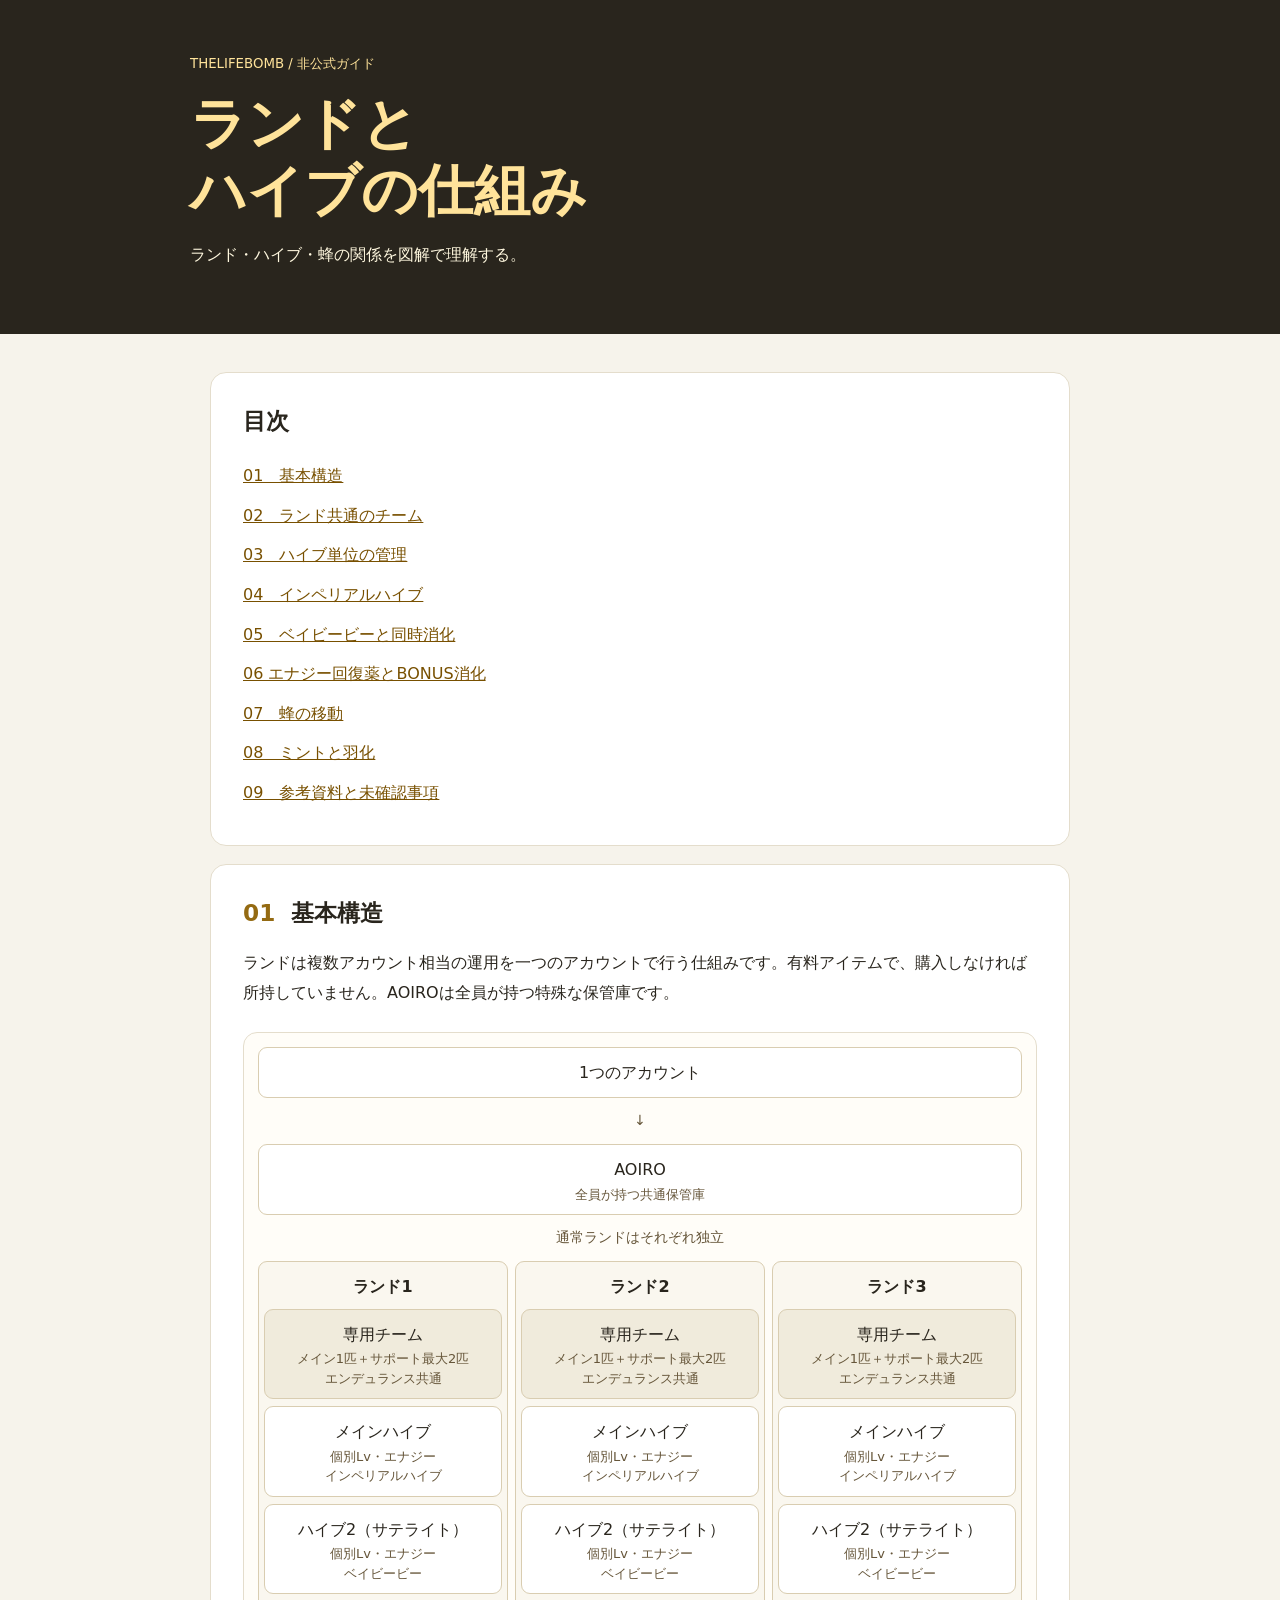
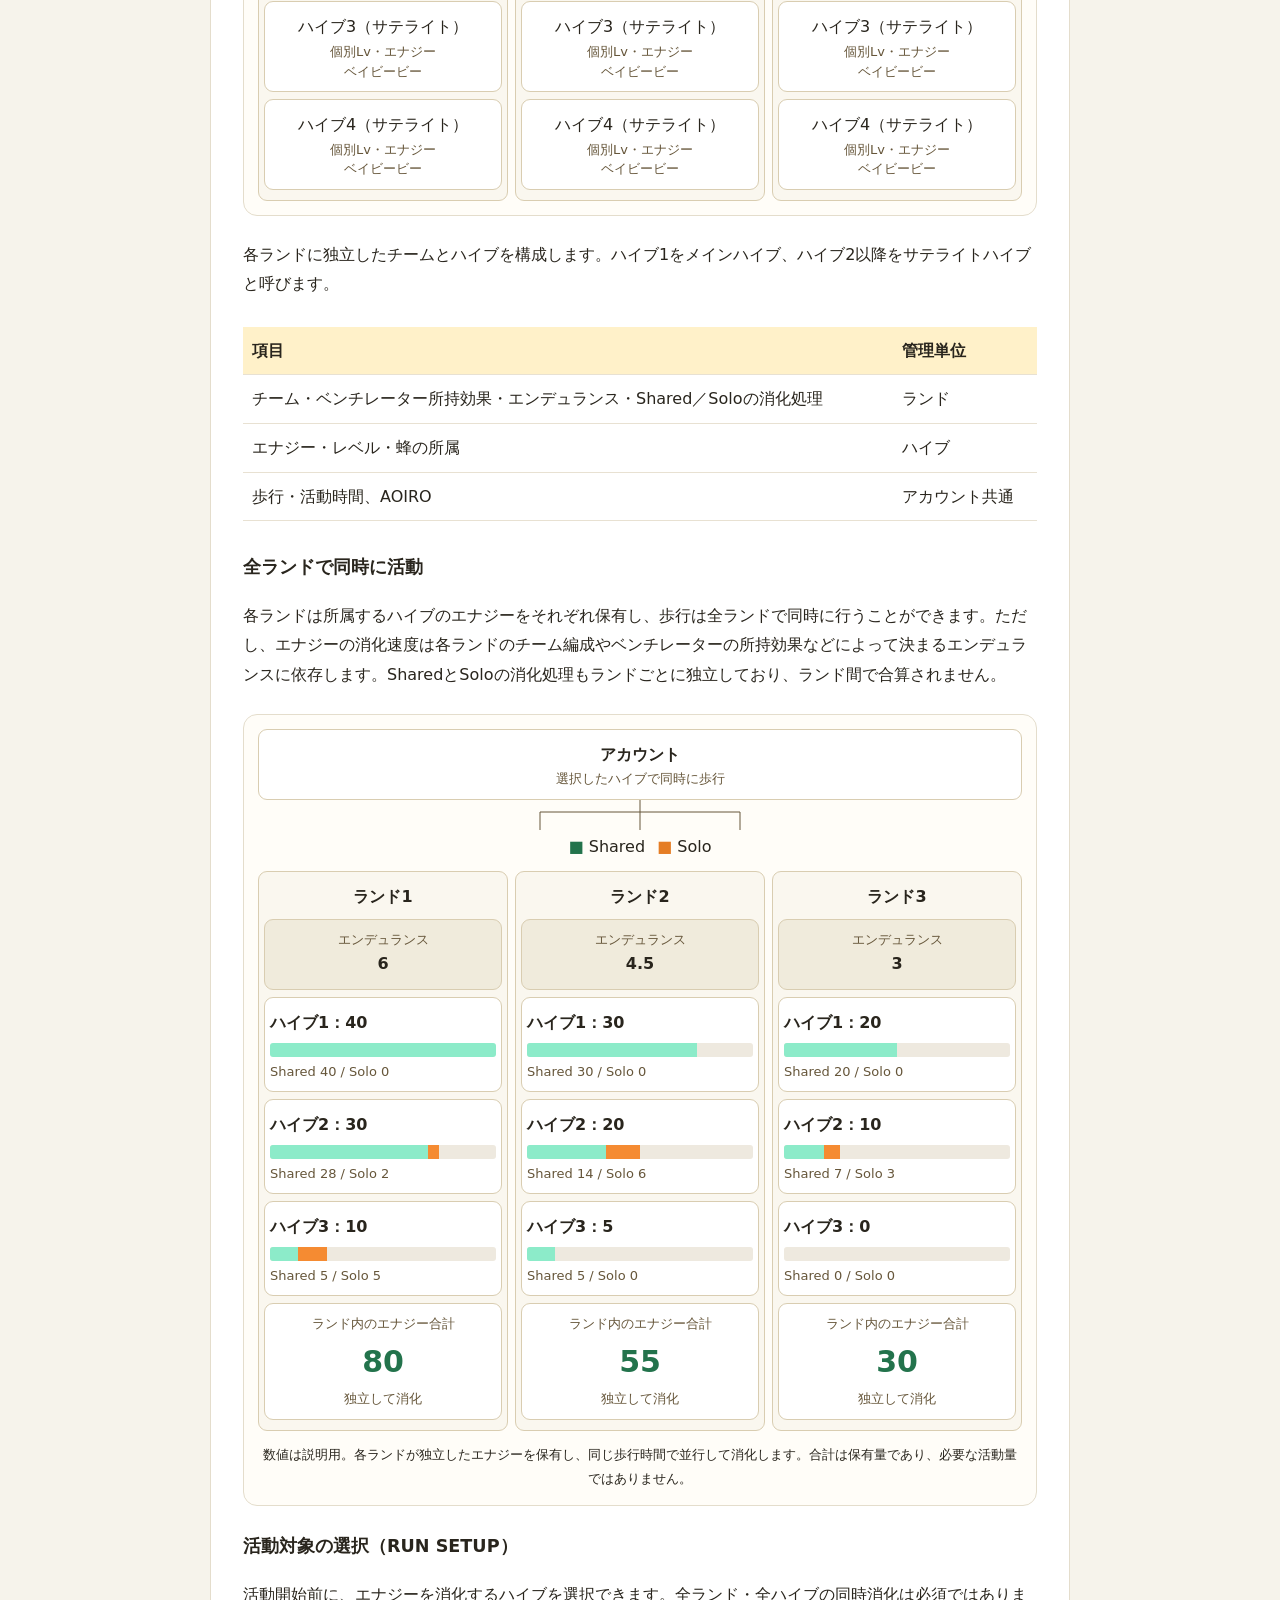
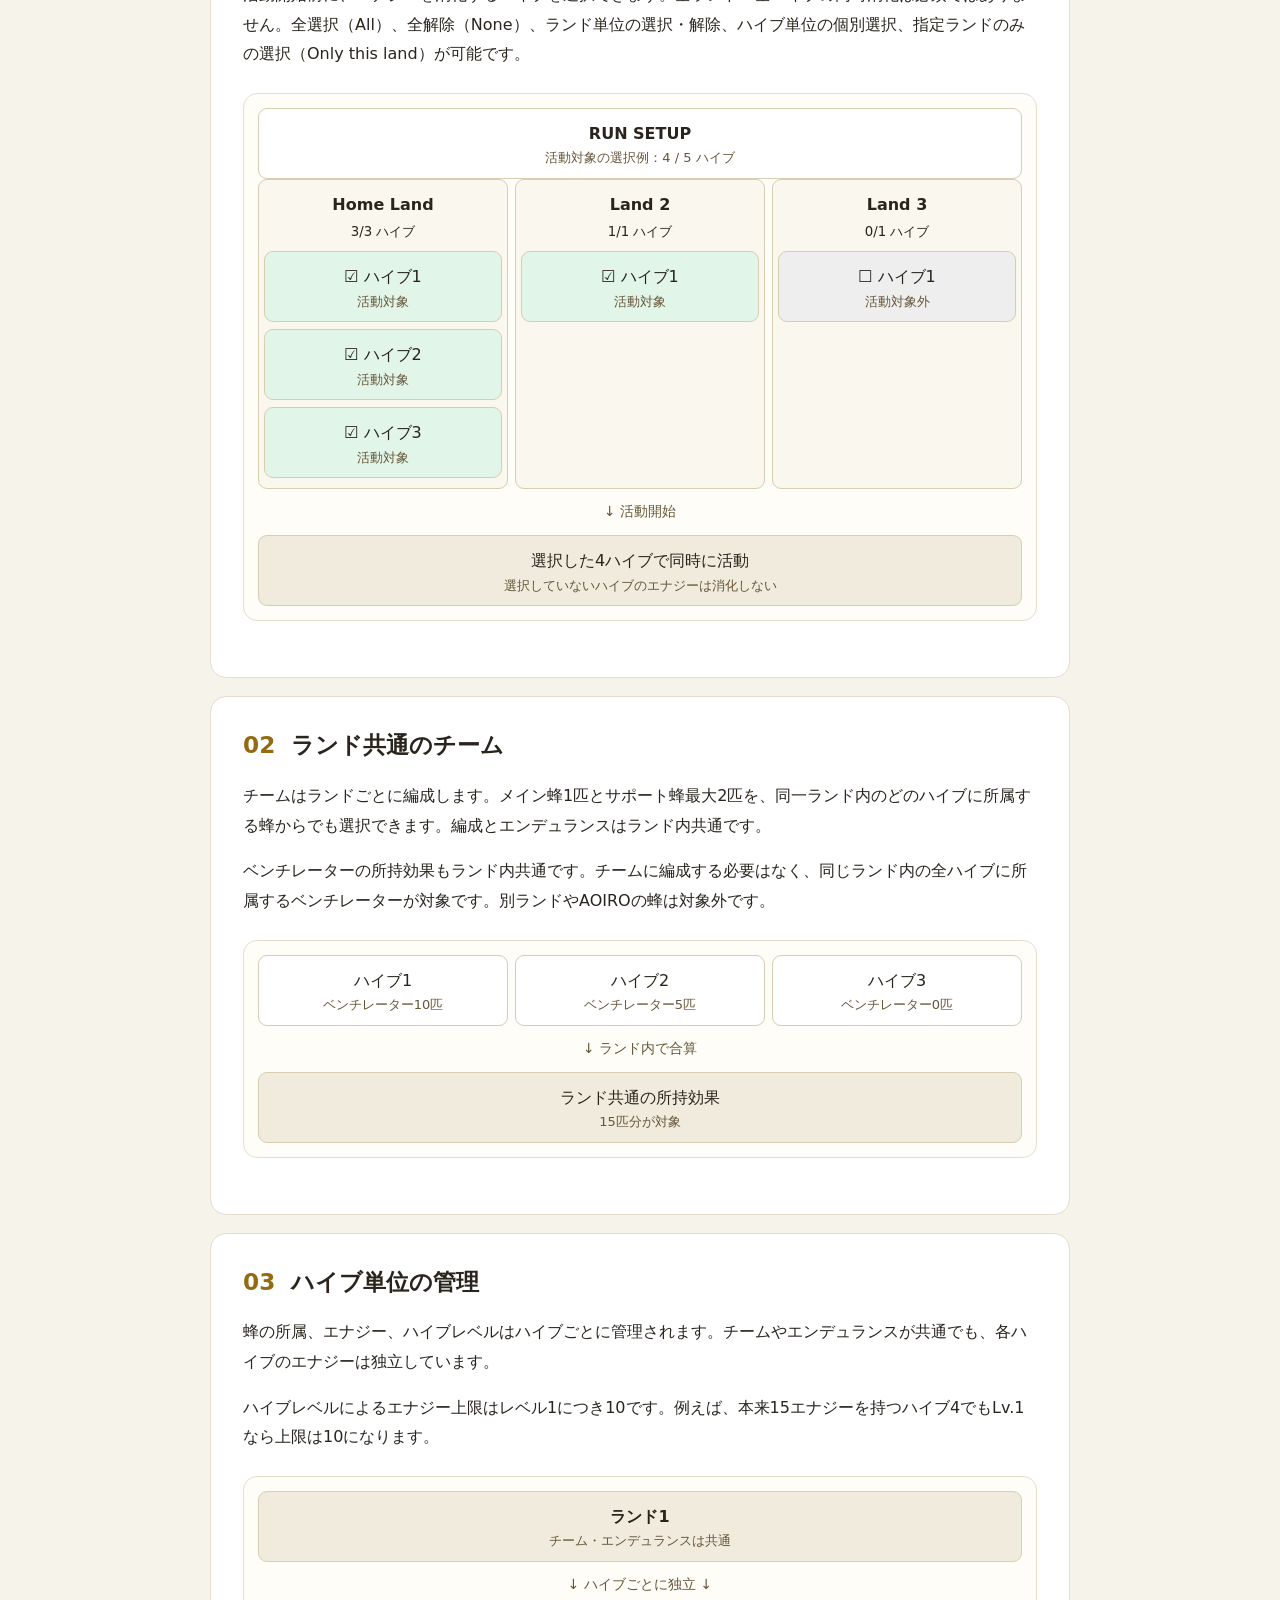
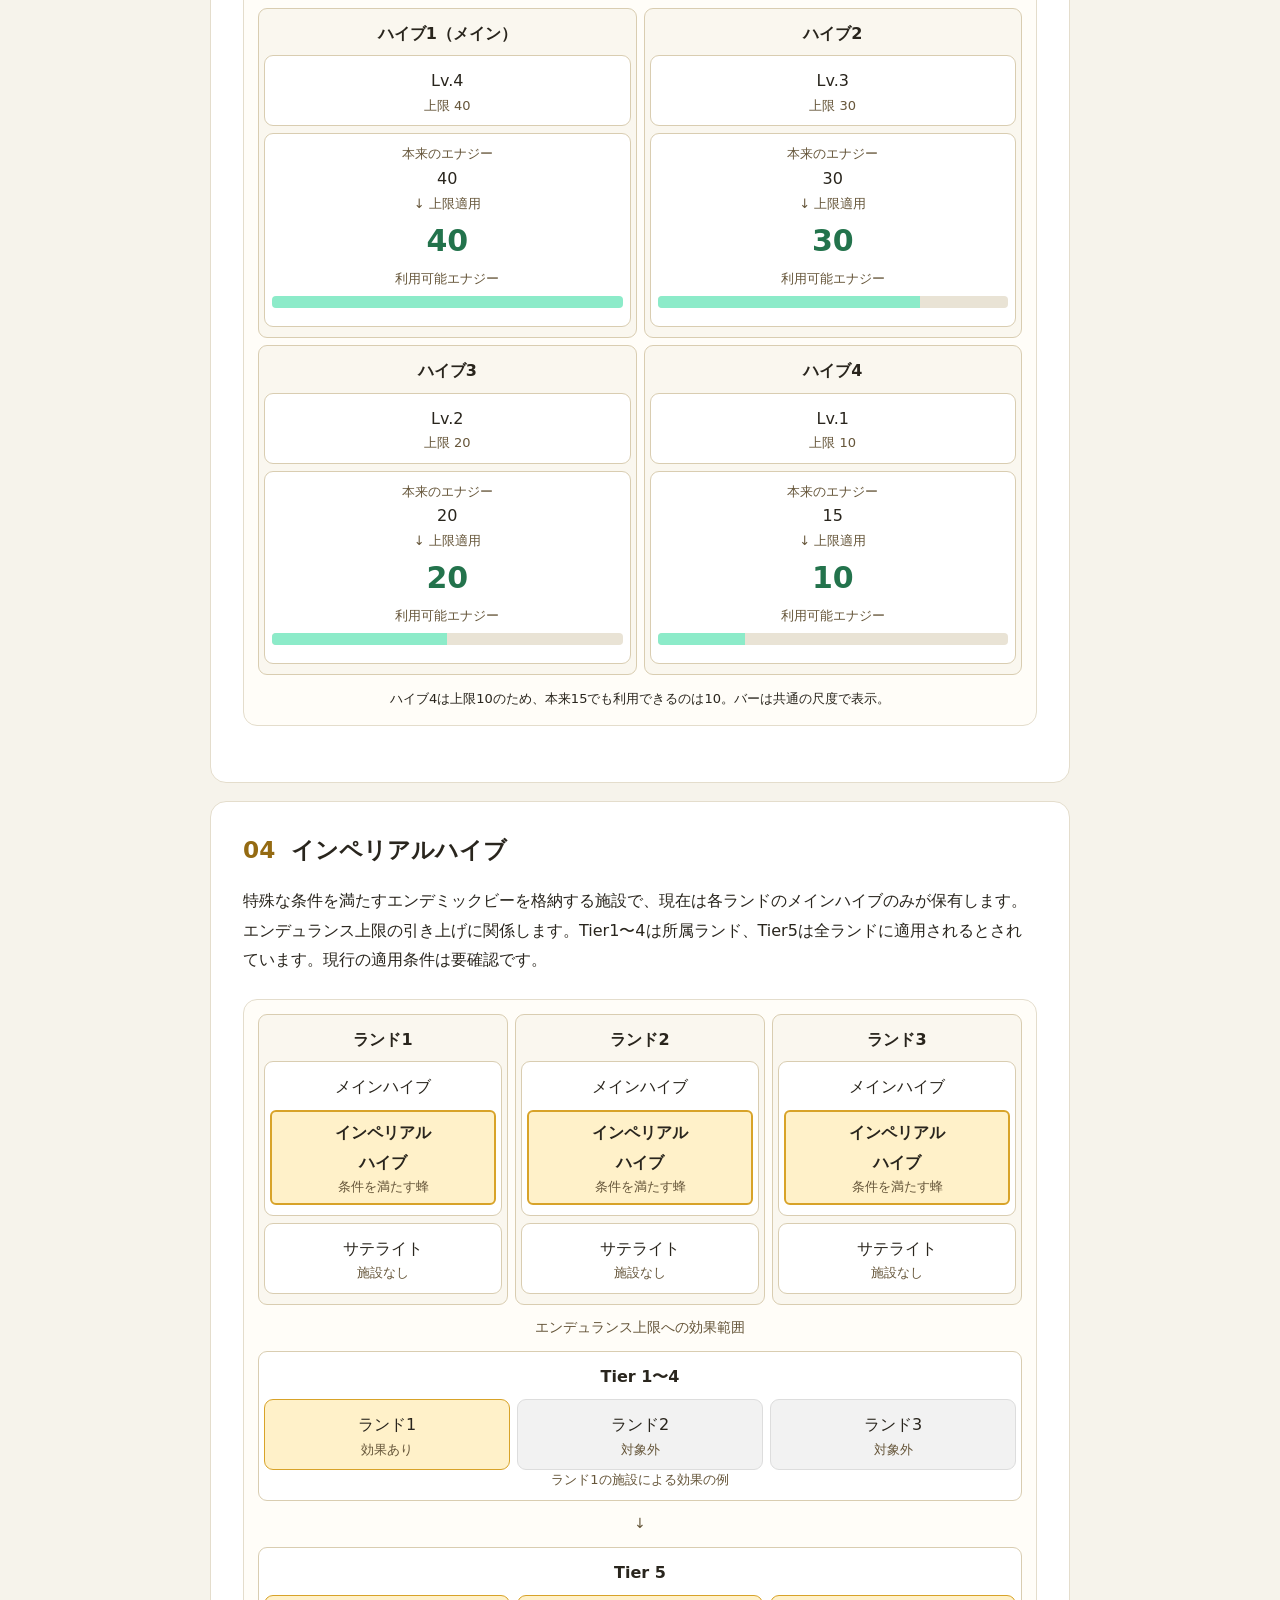
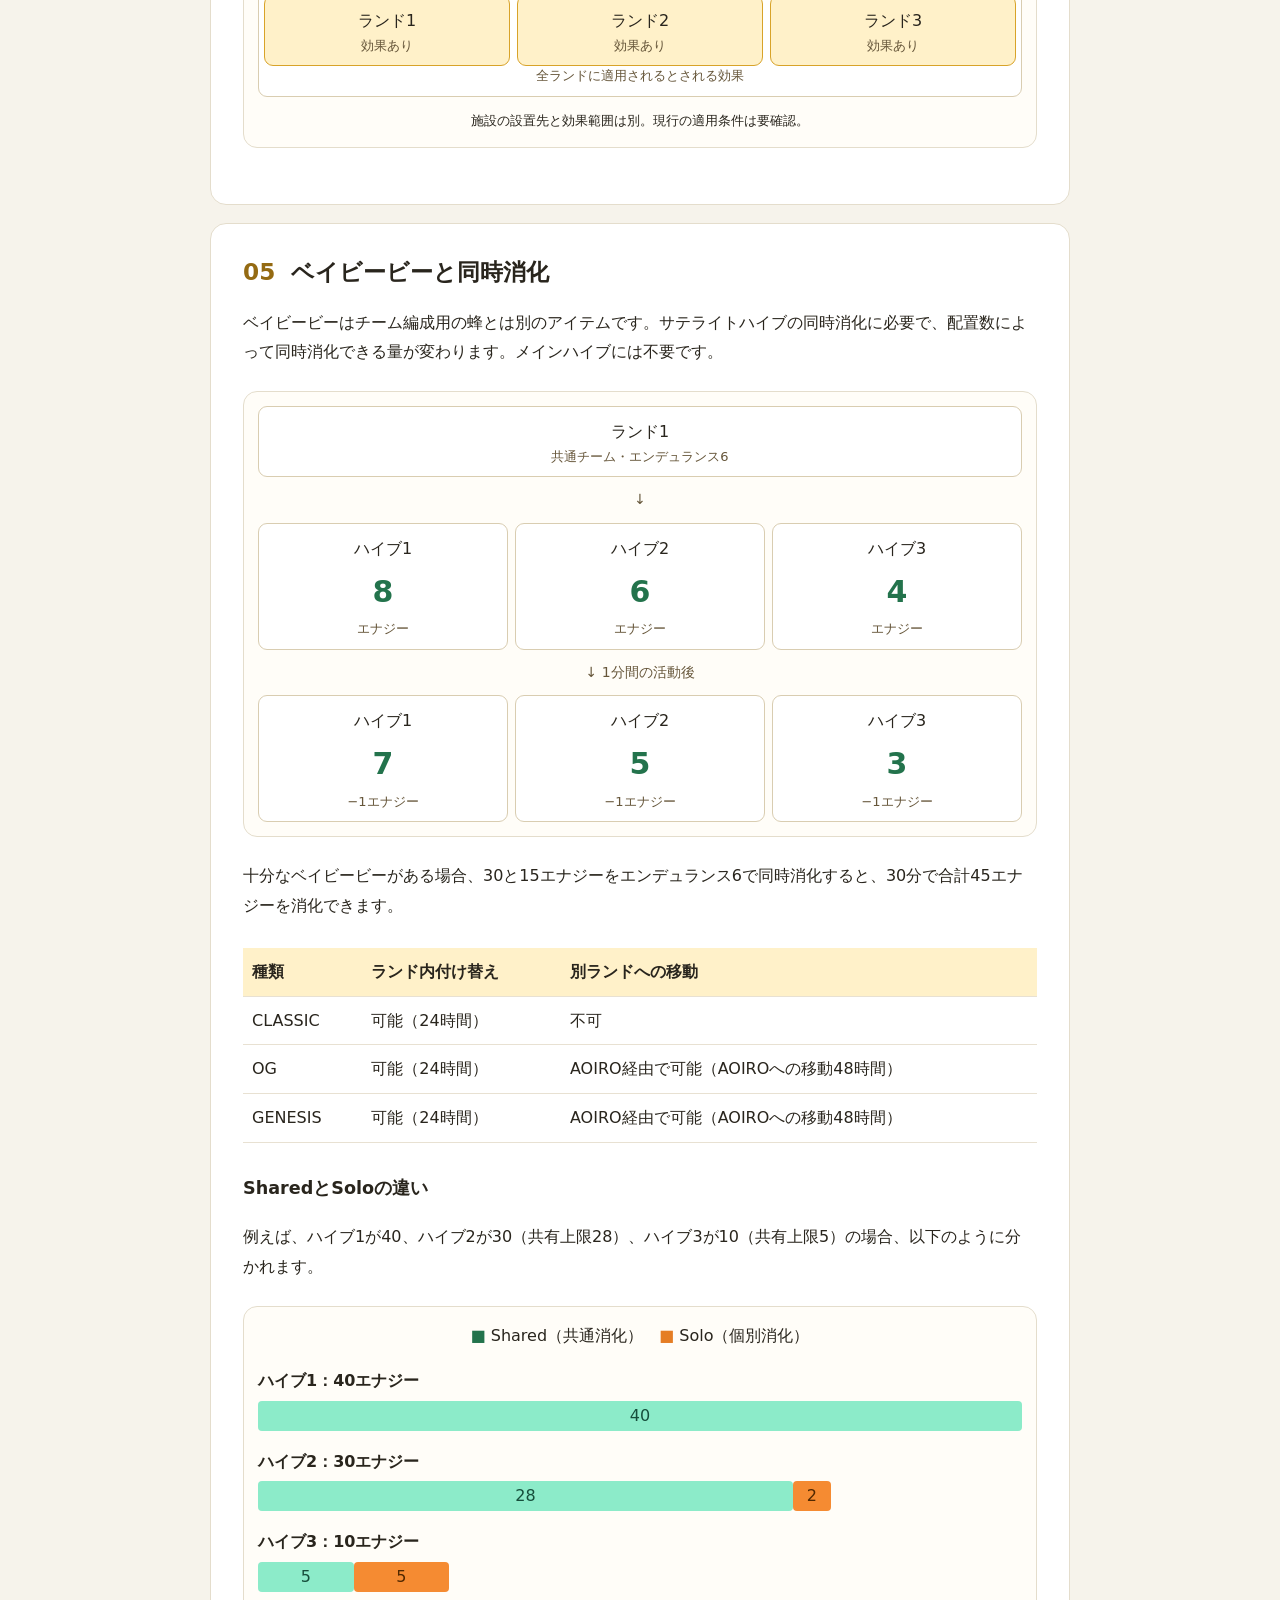
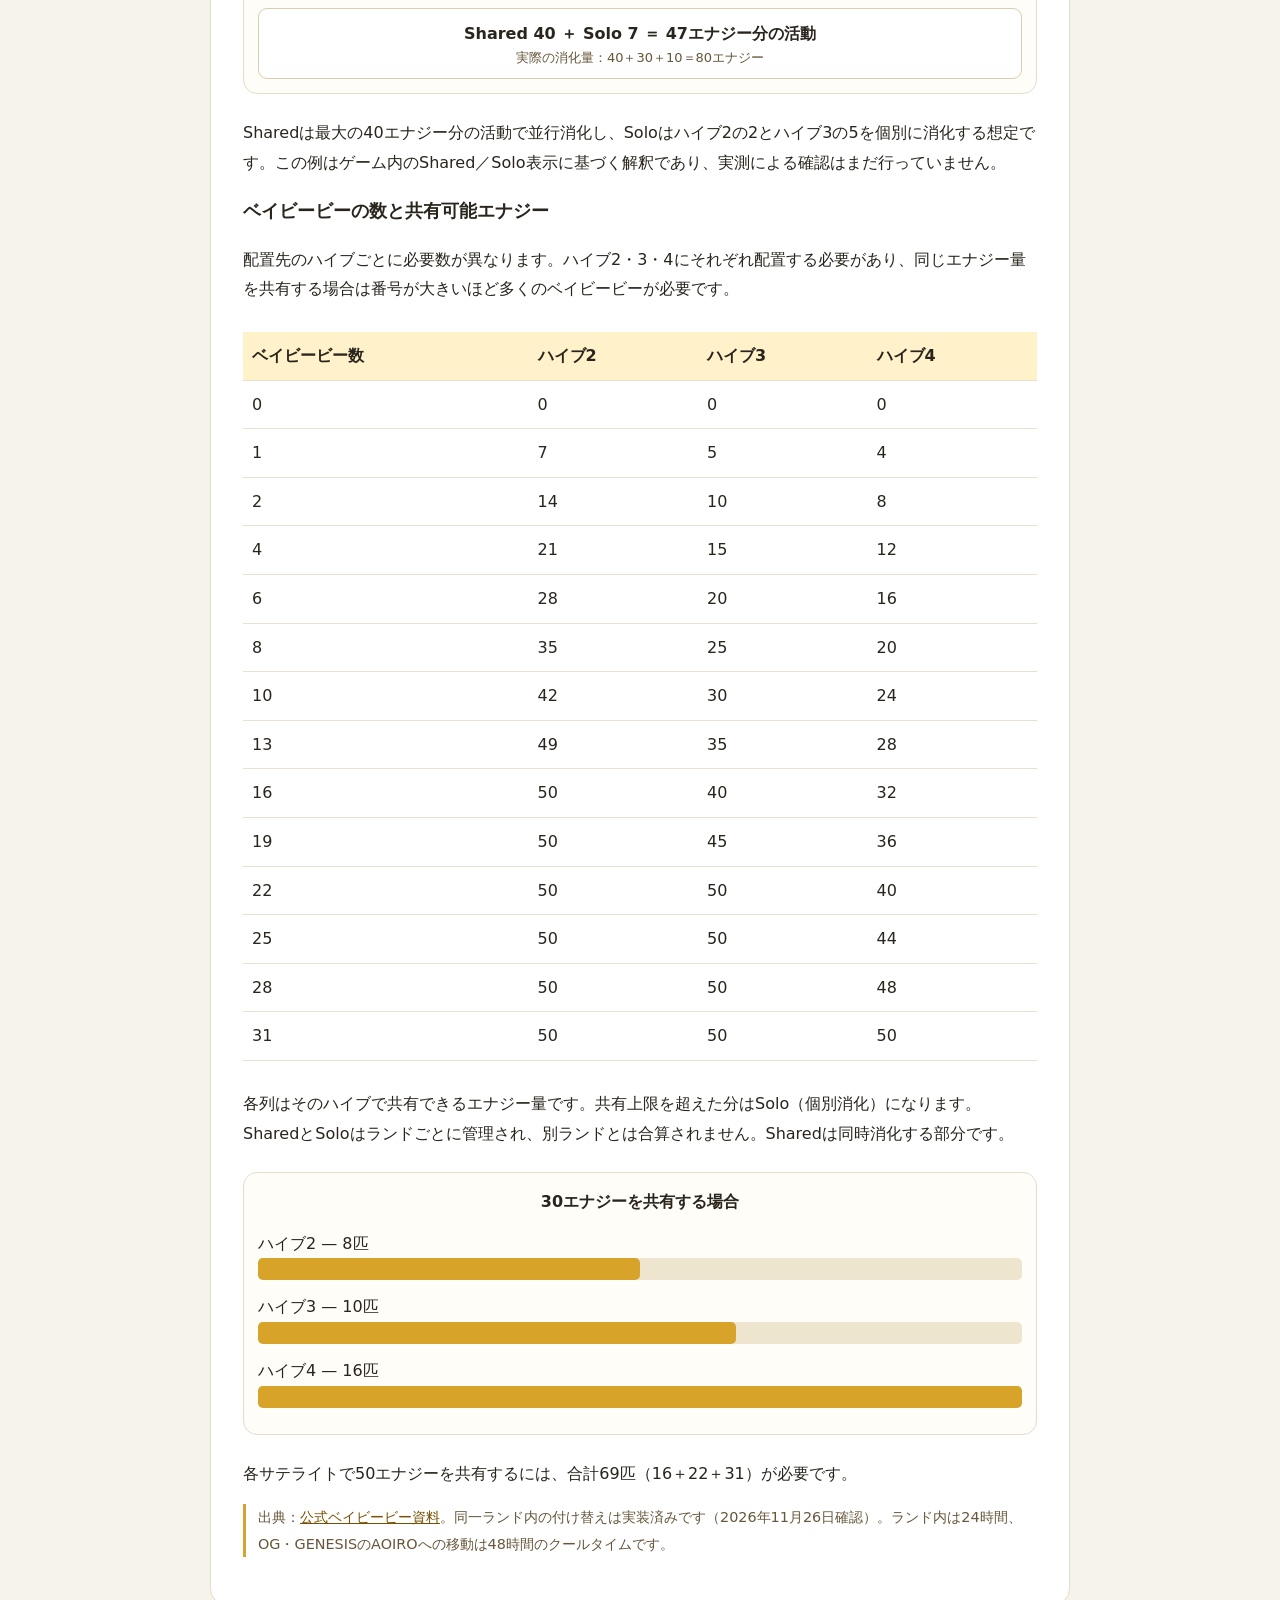
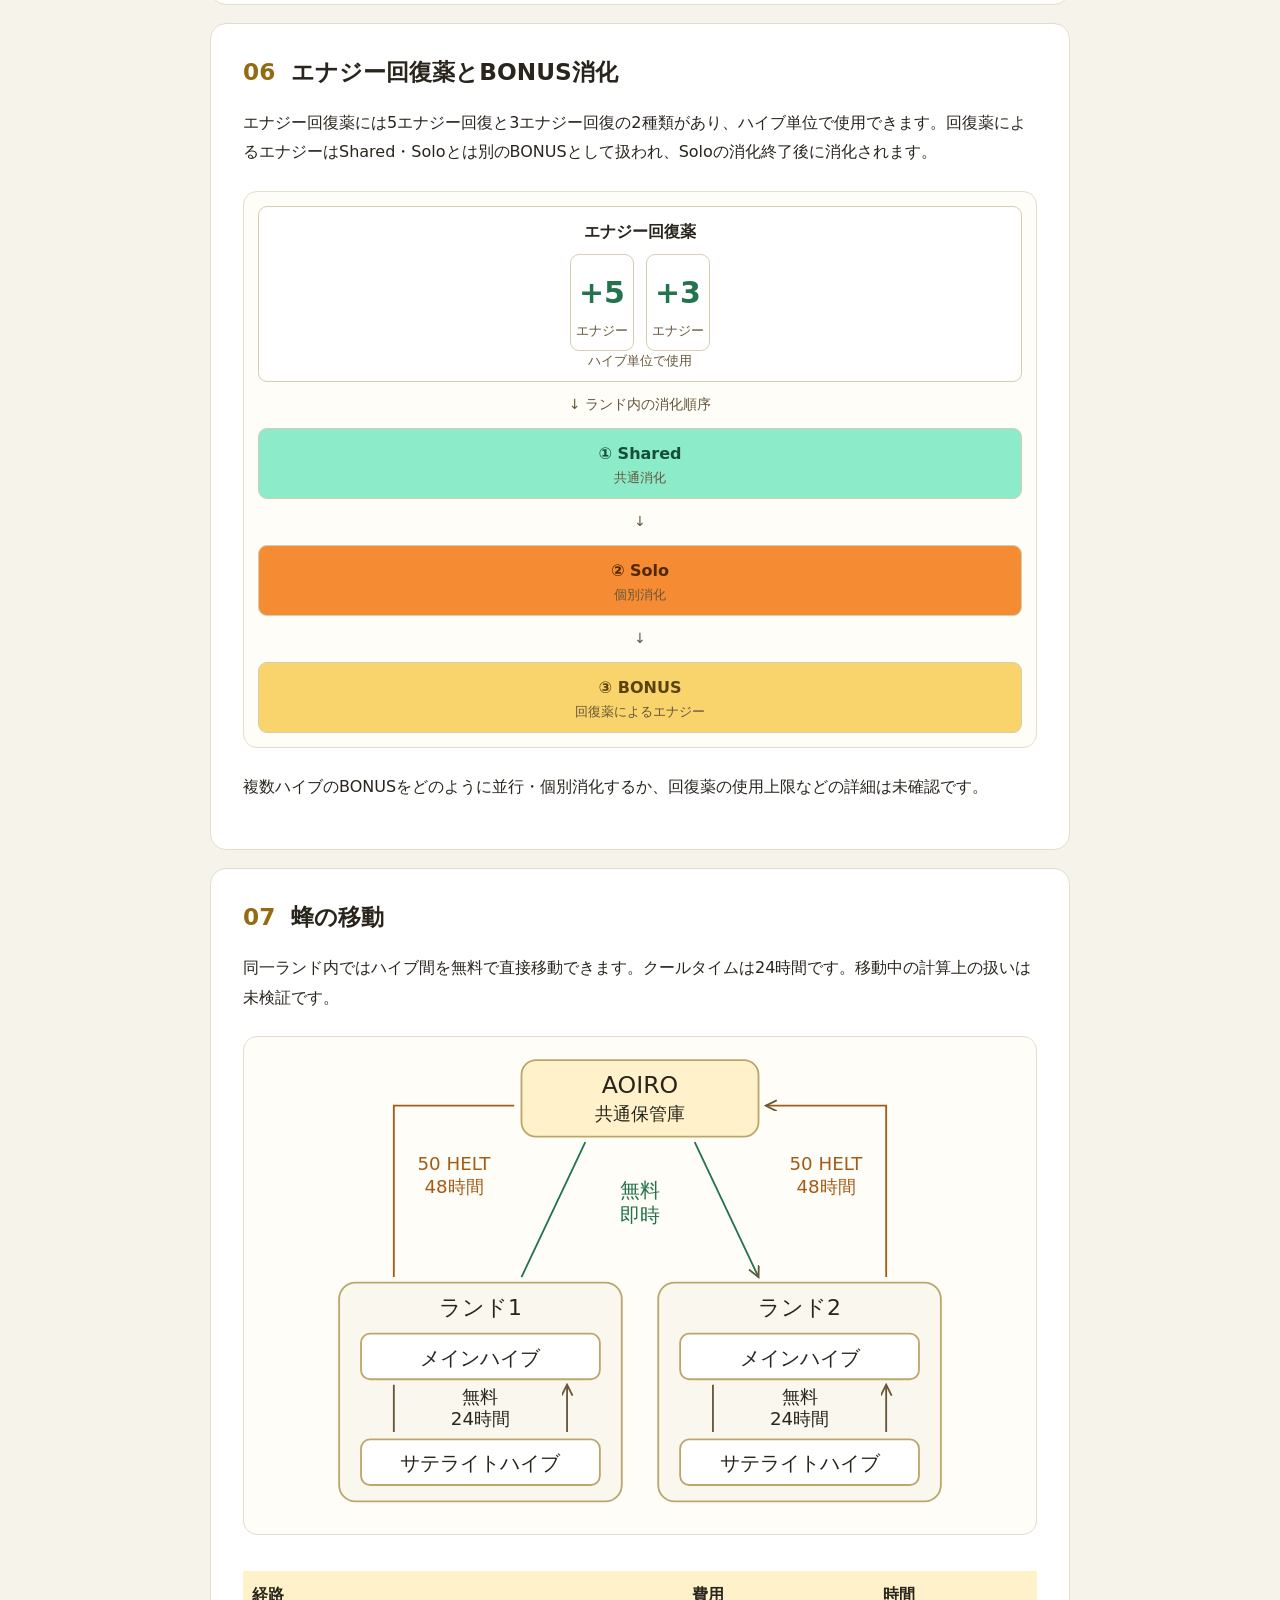
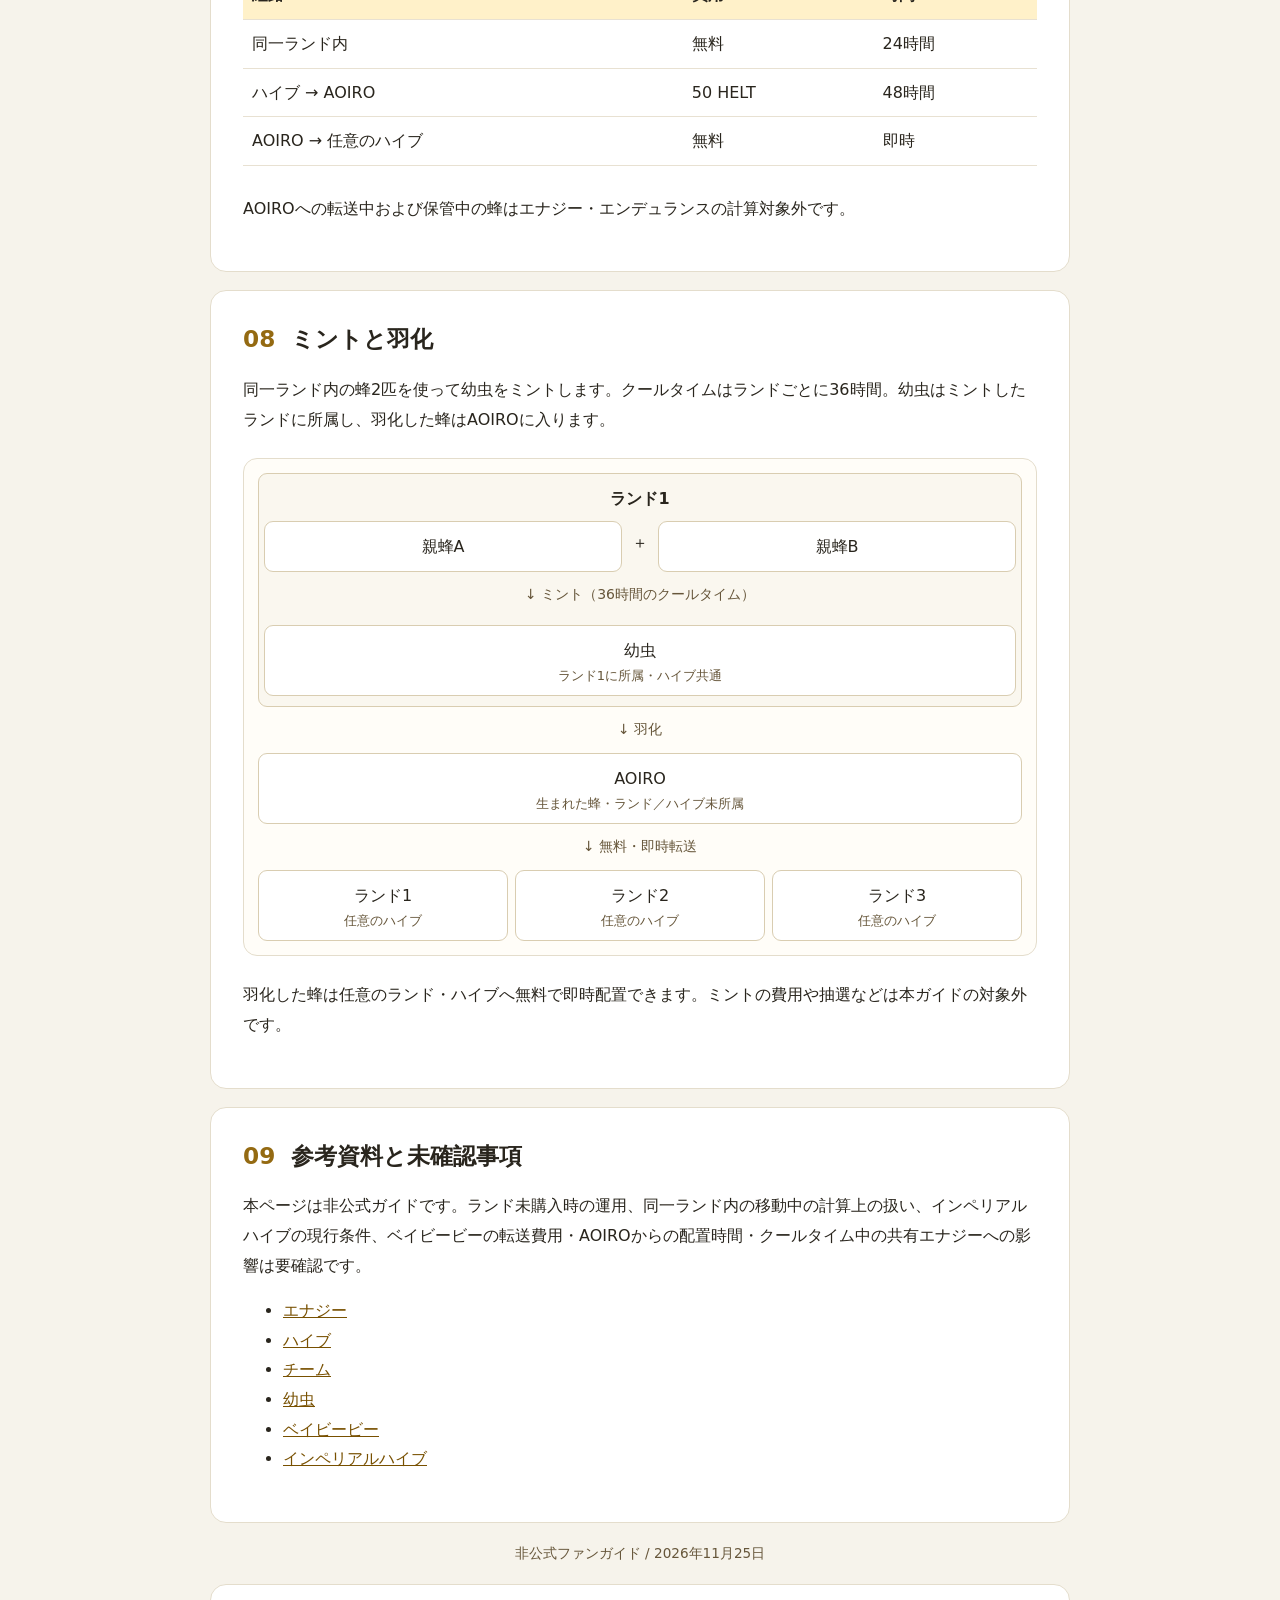
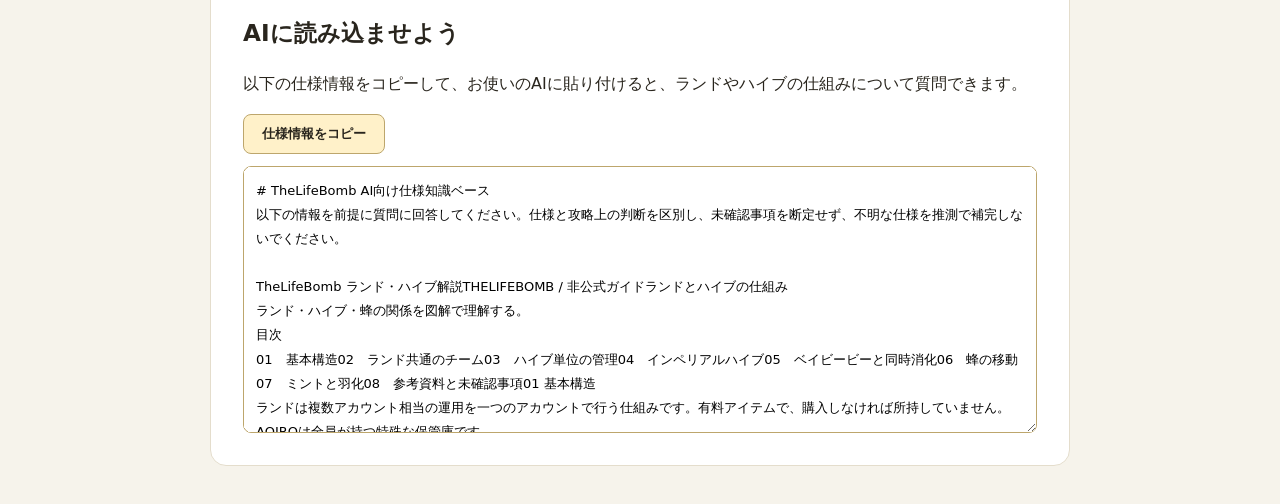
==== commit 6c262021: "Add bonus energy recovery and consumption chapter" ====
--- a/thelifebomb-guide/index.html
+++ b/thelifebomb-guide/index.html
@@ -1,4 +1,4 @@
-<!doctype html><html lang="ja"><head><meta charset="utf-8"><meta name="viewport" content="width=device-width, initial-scale=1"><title>TheLifeBomb ランド・ハイブ解説</title><link rel="stylesheet" href="css/style.css"><style>.diagram{margin:24px 0;padding:14px;border:1px solid #e4ddcc;border-radius:14px;background:#fffdf8;text-align:center}.diagram svg{width:100%;height:auto;max-width:620px}.node,.land{border:1px solid #d9cdb1;border-radius:9px;padding:10px 5px;background:white;min-width:0;overflow-wrap:anywhere}.node small{display:block;font-size:clamp(10px,2.4vw,13px);line-height:1.5;color:#66563a}.landgrid{display:grid;grid-template-columns:repeat(3,minmax(0,1fr));gap:7px}.land{background:#faf7ef;font-size:clamp(11px,2.7vw,16px)}.land .node{margin-top:7px}.team{background:#f0ebdc}.down{padding:10px 0;color:#66563a;font-size:14px}.number{display:block;font-size:30px;color:#23734c}.parents{display:flex;align-items:center;justify-content:center;gap:10px}.parents .node{flex:1}@media(max-width:480px){.diagram{padding:8px}.landgrid{gap:4px}.land,.node{padding:6px 3px}main{padding:10px}}</style></head><body><header><div class="wrap"><small>THELIFEBOMB / 非公式ガイド</small><h1>ランドと<br>ハイブの仕組み</h1><p>ランド・ハイブ・蜂の関係を図解で理解する。</p></div></header><main class="wrap"><nav aria-label="目次"><h2>目次</h2><a href="#s0">01　基本構造</a><a href="#s1">02　ランド共通のチーム</a><a href="#s2">03　ハイブ単位の管理</a><a href="#s3">04　インペリアルハイブ</a><a href="#s4">05　ベイビービーと同時消化</a><a href="#s5">06　蜂の移動</a><a href="#s6">07　ミントと羽化</a><a href="#s8">08　参考資料と未確認事項</a></nav><section id="s0"><h2><span>01</span> 基本構造</h2><p>ランドは複数アカウント相当の運用を一つのアカウントで行う仕組みです。有料アイテムで、購入しなければ所持していません。AOIROは全員が持つ特殊な保管庫です。</p><figure class="diagram"><div class="node">1つのアカウント</div><div class="down">↓</div><div class="node">AOIRO <small>全員が持つ共通保管庫</small></div><div class="down">通常ランドはそれぞれ独立</div><div class="landgrid"><div class="land"><b>ランド1</b><div class="node team">専用チーム<small>メイン1匹＋サポート最大2匹</small><small>エンデュランス共通</small></div><div class="node">メインハイブ<small>個別Lv・エナジー</small><small>インペリアルハイブ</small></div><div class="node">ハイブ2（サテライト）<small>個別Lv・エナジー</small><small>ベイビービー</small></div><div class="node">ハイブ3（サテライト）<small>個別Lv・エナジー</small><small>ベイビービー</small></div><div class="node">ハイブ4（サテライト）<small>個別Lv・エナジー</small><small>ベイビービー</small></div></div><div class="land"><b>ランド2</b><div class="node team">専用チーム<small>メイン1匹＋サポート最大2匹</small><small>エンデュランス共通</small></div><div class="node">メインハイブ<small>個別Lv・エナジー</small><small>インペリアルハイブ</small></div><div class="node">ハイブ2（サテライト）<small>個別Lv・エナジー</small><small>ベイビービー</small></div><div class="node">ハイブ3（サテライト）<small>個別Lv・エナジー</small><small>ベイビービー</small></div><div class="node">ハイブ4（サテライト）<small>個別Lv・エナジー</small><small>ベイビービー</small></div></div><div class="land"><b>ランド3</b><div class="node team">専用チーム<small>メイン1匹＋サポート最大2匹</small><small>エンデュランス共通</small></div><div class="node">メインハイブ<small>個別Lv・エナジー</small><small>インペリアルハイブ</small></div><div class="node">ハイブ2（サテライト）<small>個別Lv・エナジー</small><small>ベイビービー</small></div><div class="node">ハイブ3（サテライト）<small>個別Lv・エナジー</small><small>ベイビービー</small></div><div class="node">ハイブ4（サテライト）<small>個別Lv・エナジー</small><small>ベイビービー</small></div></div></div></figure><p>各ランドに独立したチームとハイブを構成します。ハイブ1をメインハイブ、ハイブ2以降をサテライトハイブと呼びます。</p><div class="table"><table><thead><tr><th>項目</th><th>管理単位</th></tr></thead><tbody><tr><td>チーム・ベンチレーター所持効果・エンデュランス・Shared／Soloの消化処理</td><td>ランド</td></tr><tr><td>エナジー・レベル・蜂の所属</td><td>ハイブ</td></tr><tr><td>歩行・活動時間、AOIRO</td><td>アカウント共通</td></tr></tbody></table></div><h3>全ランドで同時に活動</h3><p>各ランドは所属するハイブのエナジーをそれぞれ保有し、歩行は全ランドで同時に行うことができます。ただし、エナジーの消化速度は各ランドのチーム編成やベンチレーターの所持効果などによって決まるエンデュランスに依存します。SharedとSoloの消化処理もランドごとに独立しており、ランド間で合算されません。</p><figure class="diagram"><div class="node"><b>アカウント</b><small>選択したハイブで同時に歩行</small></div><svg viewBox="0 0 300 32" style="display:block;width:100%;height:32px;max-width:none" aria-hidden="true"><path d="M150 0 V12 H50 V30 M150 12 V30 M150 12 H250 V30" stroke="#66563a" fill="none"/></svg><div style="display:flex;justify-content:center;gap:12px;flex-wrap:wrap;margin-bottom:10px"><span><b style="color:#23734c">■</b> Shared</span><span><b style="color:#e57d24">■</b> Solo</span></div><div class="landgrid"><div class="land"><b>ランド1</b><div class="node team"><small>エンデュランス</small><b>6</b></div><div class="node" style="text-align:left"><b>ハイブ1：40</b><div style="display:flex;height:14px;margin:5px 0;background:#eee9df;border-radius:3px;overflow:hidden"><div style="width:100%;background:#8cebc9"></div><div style="width:0%;background:#f58b32"></div></div><small>Shared 40 / Solo 0</small></div><div class="node" style="text-align:left"><b>ハイブ2：30</b><div style="display:flex;height:14px;margin:5px 0;background:#eee9df;border-radius:3px;overflow:hidden"><div style="width:70%;background:#8cebc9"></div><div style="width:5%;background:#f58b32"></div></div><small>Shared 28 / Solo 2</small></div><div class="node" style="text-align:left"><b>ハイブ3：10</b><div style="display:flex;height:14px;margin:5px 0;background:#eee9df;border-radius:3px;overflow:hidden"><div style="width:12.5%;background:#8cebc9"></div><div style="width:12.5%;background:#f58b32"></div></div><small>Shared 5 / Solo 5</small></div><div class="node"><small>ランド内のエナジー合計</small><strong class="number">80</strong><small>独立して消化</small></div></div><div class="land"><b>ランド2</b><div class="node team"><small>エンデュランス</small><b>4.5</b></div><div class="node" style="text-align:left"><b>ハイブ1：30</b><div style="display:flex;height:14px;margin:5px 0;background:#eee9df;border-radius:3px;overflow:hidden"><div style="width:75%;background:#8cebc9"></div><div style="width:0%;background:#f58b32"></div></div><small>Shared 30 / Solo 0</small></div><div class="node" style="text-align:left"><b>ハイブ2：20</b><div style="display:flex;height:14px;margin:5px 0;background:#eee9df;border-radius:3px;overflow:hidden"><div style="width:35%;background:#8cebc9"></div><div style="width:15%;background:#f58b32"></div></div><small>Shared 14 / Solo 6</small></div><div class="node" style="text-align:left"><b>ハイブ3：5</b><div style="display:flex;height:14px;margin:5px 0;background:#eee9df;border-radius:3px;overflow:hidden"><div style="width:12.5%;background:#8cebc9"></div><div style="width:0%;background:#f58b32"></div></div><small>Shared 5 / Solo 0</small></div><div class="node"><small>ランド内のエナジー合計</small><strong class="number">55</strong><small>独立して消化</small></div></div><div class="land"><b>ランド3</b><div class="node team"><small>エンデュランス</small><b>3</b></div><div class="node" style="text-align:left"><b>ハイブ1：20</b><div style="display:flex;height:14px;margin:5px 0;background:#eee9df;border-radius:3px;overflow:hidden"><div style="width:50%;background:#8cebc9"></div><div style="width:0%;background:#f58b32"></div></div><small>Shared 20 / Solo 0</small></div><div class="node" style="text-align:left"><b>ハイブ2：10</b><div style="display:flex;height:14px;margin:5px 0;background:#eee9df;border-radius:3px;overflow:hidden"><div style="width:17.5%;background:#8cebc9"></div><div style="width:7.5%;background:#f58b32"></div></div><small>Shared 7 / Solo 3</small></div><div class="node" style="text-align:left"><b>ハイブ3：0</b><div style="display:flex;height:14px;margin:5px 0;background:#eee9df;border-radius:3px;overflow:hidden"><div style="width:0%;background:#8cebc9"></div><div style="width:0%;background:#f58b32"></div></div><small>Shared 0 / Solo 0</small></div><div class="node"><small>ランド内のエナジー合計</small><strong class="number">30</strong><small>独立して消化</small></div></div></div><figcaption style="margin-top:12px;font-size:13px">数値は説明用。各ランドが独立したエナジーを保有し、同じ歩行時間で並行して消化します。合計は保有量であり、必要な活動量ではありません。</figcaption></figure><h3>活動対象の選択（RUN SETUP）</h3><p>活動開始前に、エナジーを消化するハイブを選択できます。全ランド・全ハイブの同時消化は必須ではありません。全選択（All）、全解除（None）、ランド単位の選択・解除、ハイブ単位の個別選択、指定ランドのみの選択（Only this land）が可能です。</p><figure class="diagram"><div class="node"><b>RUN SETUP</b><small>活動対象の選択例：4 / 5 ハイブ</small></div><div class="landgrid"><div class="land"><b>Home Land</b><small style="display:block">3/3 ハイブ</small><div class="node" style="background:#e2f5e9">☑ ハイブ1<small>活動対象</small></div><div class="node" style="background:#e2f5e9">☑ ハイブ2<small>活動対象</small></div><div class="node" style="background:#e2f5e9">☑ ハイブ3<small>活動対象</small></div></div><div class="land"><b>Land 2</b><small style="display:block">1/1 ハイブ</small><div class="node" style="background:#e2f5e9">☑ ハイブ1<small>活動対象</small></div></div><div class="land"><b>Land 3</b><small style="display:block">0/1 ハイブ</small><div class="node" style="background:#eee">☐ ハイブ1<small>活動対象外</small></div></div></div><div class="down">↓ 活動開始</div><div class="node team">選択した4ハイブで同時に活動<small>選択していないハイブのエナジーは消化しない</small></div></figure></section><section id="s1"><h2><span>02</span> ランド共通のチーム</h2><p>チームはランドごとに編成します。メイン蜂1匹とサポート蜂最大2匹を、同一ランド内のどのハイブに所属する蜂からでも選択できます。編成とエンデュランスはランド内共通です。</p><p>ベンチレーターの所持効果もランド内共通です。チームに編成する必要はなく、同じランド内の全ハイブに所属するベンチレーターが対象です。別ランドやAOIROの蜂は対象外です。</p><figure class="diagram"><div class="landgrid"><div class="node">ハイブ1<small>ベンチレーター10匹</small></div><div class="node">ハイブ2<small>ベンチレーター5匹</small></div><div class="node">ハイブ3<small>ベンチレーター0匹</small></div></div><div class="down">↓ ランド内で合算</div><div class="node team">ランド共通の所持効果<small>15匹分が対象</small></div></figure></section><section id="s2"><h2><span>03</span> ハイブ単位の管理</h2><p>蜂の所属、エナジー、ハイブレベルはハイブごとに管理されます。チームやエンデュランスが共通でも、各ハイブのエナジーは独立しています。</p><p>ハイブレベルによるエナジー上限はレベル1につき10です。例えば、本来15エナジーを持つハイブ4でもLv.1なら上限は10になります。</p><figure class="diagram"><div class="node team"><b>ランド1</b><small>チーム・エンデュランスは共通</small></div><div class="down">↓ ハイブごとに独立 ↓</div><div class="landgrid" style="grid-template-columns:repeat(2,minmax(0,1fr))"><div class="land"><b>ハイブ1（メイン）</b><div class="node">Lv.4<small>上限 40</small></div><div class="node"><small>本来のエナジー</small>40<small>↓ 上限適用</small><strong class="number">40</strong><small>利用可能エナジー</small><div style="height:12px;background:#e9e3d5;border-radius:4px;overflow:hidden;margin:8px 2px"><div style="height:100%;width:100%;background:#8cebc9"></div></div></div></div><div class="land"><b>ハイブ2</b><div class="node">Lv.3<small>上限 30</small></div><div class="node"><small>本来のエナジー</small>30<small>↓ 上限適用</small><strong class="number">30</strong><small>利用可能エナジー</small><div style="height:12px;background:#e9e3d5;border-radius:4px;overflow:hidden;margin:8px 2px"><div style="height:100%;width:75%;background:#8cebc9"></div></div></div></div><div class="land"><b>ハイブ3</b><div class="node">Lv.2<small>上限 20</small></div><div class="node"><small>本来のエナジー</small>20<small>↓ 上限適用</small><strong class="number">20</strong><small>利用可能エナジー</small><div style="height:12px;background:#e9e3d5;border-radius:4px;overflow:hidden;margin:8px 2px"><div style="height:100%;width:50%;background:#8cebc9"></div></div></div></div><div class="land"><b>ハイブ4</b><div class="node">Lv.1<small>上限 10</small></div><div class="node"><small>本来のエナジー</small>15<small>↓ 上限適用</small><strong class="number">10</strong><small>利用可能エナジー</small><div style="height:12px;background:#e9e3d5;border-radius:4px;overflow:hidden;margin:8px 2px"><div style="height:100%;width:25%;background:#8cebc9"></div></div></div></div></div><figcaption style="margin-top:12px;font-size:13px">ハイブ4は上限10のため、本来15でも利用できるのは10。バーは共通の尺度で表示。</figcaption></figure></section><section id="s3"><h2><span>04</span> インペリアルハイブ</h2><p>特殊な条件を満たすエンデミックビーを格納する施設で、現在は各ランドのメインハイブのみが保有します。エンデュランス上限の引き上げに関係します。Tier1〜4は所属ランド、Tier5は全ランドに適用されるとされています。現行の適用条件は要確認です。</p><figure class="diagram"><div class="landgrid"><div class="land"><b>ランド1</b><div class="node">メインハイブ<div style="border:2px solid #d8a329;border-radius:6px;padding:6px 2px;margin-top:8px;background:#fff1c9"><b>インペリアル<br>ハイブ</b><small>条件を満たす蜂</small></div></div><div class="node">サテライト<small>施設なし</small></div></div><div class="land"><b>ランド2</b><div class="node">メインハイブ<div style="border:2px solid #d8a329;border-radius:6px;padding:6px 2px;margin-top:8px;background:#fff1c9"><b>インペリアル<br>ハイブ</b><small>条件を満たす蜂</small></div></div><div class="node">サテライト<small>施設なし</small></div></div><div class="land"><b>ランド3</b><div class="node">メインハイブ<div style="border:2px solid #d8a329;border-radius:6px;padding:6px 2px;margin-top:8px;background:#fff1c9"><b>インペリアル<br>ハイブ</b><small>条件を満たす蜂</small></div></div><div class="node">サテライト<small>施設なし</small></div></div></div><div class="down">エンデュランス上限への効果範囲</div><div class="node"><b>Tier 1〜4</b><div class="landgrid" style="margin-top:8px"><div class="node" style="background:#fff1c9;border-color:#d8a329">ランド1<small>効果あり</small></div><div class="node" style="background:#f2f2f2;border-color:#ddd">ランド2<small>対象外</small></div><div class="node" style="background:#f2f2f2;border-color:#ddd">ランド3<small>対象外</small></div></div><small>ランド1の施設による効果の例</small></div><div class="down">↓</div><div class="node"><b>Tier 5</b><div class="landgrid" style="margin-top:8px"><div class="node" style="background:#fff1c9;border-color:#d8a329">ランド1<small>効果あり</small></div><div class="node" style="background:#fff1c9;border-color:#d8a329">ランド2<small>効果あり</small></div><div class="node" style="background:#fff1c9;border-color:#d8a329">ランド3<small>効果あり</small></div></div><small>全ランドに適用されるとされる効果</small></div><figcaption style="margin-top:12px;font-size:13px">施設の設置先と効果範囲は別。現行の適用条件は要確認。</figcaption></figure></section><section id="s4"><h2><span>05</span> ベイビービーと同時消化</h2><p>ベイビービーはチーム編成用の蜂とは別のアイテムです。サテライトハイブの同時消化に必要で、配置数によって同時消化できる量が変わります。メインハイブには不要です。</p><figure class="diagram"><div class="node">ランド1<small>共通チーム・エンデュランス6</small></div><div class="down">↓</div><div class="landgrid"><div class="node">ハイブ1<strong class="number">8</strong><small>エナジー</small></div><div class="node">ハイブ2<strong class="number">6</strong><small>エナジー</small></div><div class="node">ハイブ3<strong class="number">4</strong><small>エナジー</small></div></div><div class="down">↓ 1分間の活動後</div><div class="landgrid"><div class="node">ハイブ1<strong class="number">7</strong><small>−1エナジー</small></div><div class="node">ハイブ2<strong class="number">5</strong><small>−1エナジー</small></div><div class="node">ハイブ3<strong class="number">3</strong><small>−1エナジー</small></div></div></figure><p>十分なベイビービーがある場合、30と15エナジーをエンデュランス6で同時消化すると、30分で合計45エナジーを消化できます。</p><div class="table"><table><thead><tr><th>種類</th><th>ランド内付け替え</th><th>別ランドへの移動</th></tr></thead><tbody><tr><td>CLASSIC</td><td>可能（24時間）</td><td>不可</td></tr><tr><td>OG</td><td>可能（24時間）</td><td>AOIRO経由で可能（AOIROへの移動48時間）</td></tr><tr><td>GENESIS</td><td>可能（24時間）</td><td>AOIRO経由で可能（AOIROへの移動48時間）</td></tr></tbody></table></div><h3>SharedとSoloの違い</h3><p>例えば、ハイブ1が40、ハイブ2が30（共有上限28）、ハイブ3が10（共有上限5）の場合、以下のように分かれます。</p><figure class="diagram"><div style="display:flex;justify-content:center;gap:16px;flex-wrap:wrap"><span><b style="color:#23734c">■</b> Shared（共通消化）</span><span><b style="color:#e57d24">■</b> Solo（個別消化）</span></div><div style="margin:16px 0;text-align:left"><b>ハイブ1：40エナジー</b><div style="display:flex;height:30px;margin-top:5px"><div style="width:100%;background:#8cebc9;color:#164e3b;text-align:center;border-radius:4px;line-height:30px">40</div></div></div><div style="margin:16px 0;text-align:left"><b>ハイブ2：30エナジー</b><div style="display:flex;height:30px;margin-top:5px"><div style="width:70%;background:#8cebc9;color:#164e3b;text-align:center;border-radius:4px;line-height:30px">28</div><div style="width:5%;background:#f58b32;color:#512800;text-align:center;border-radius:4px;line-height:30px">2</div></div></div><div style="margin:16px 0;text-align:left"><b>ハイブ3：10エナジー</b><div style="display:flex;height:30px;margin-top:5px"><div style="width:12.5%;background:#8cebc9;color:#164e3b;text-align:center;border-radius:4px;line-height:30px">5</div><div style="width:12.5%;background:#f58b32;color:#512800;text-align:center;border-radius:4px;line-height:30px">5</div></div></div><div class="node"><b>Shared 40 ＋ Solo 7 ＝ 47エナジー分の活動</b><small>実際の消化量：40＋30＋10＝80エナジー</small></div></figure><p>Sharedは最大の40エナジー分の活動で並行消化し、Soloはハイブ2の2とハイブ3の5を個別に消化する想定です。この例はゲーム内のShared／Solo表示に基づく解釈であり、実測による確認はまだ行っていません。</p><h3>ベイビービーの数と共有可能エナジー</h3><p>配置先のハイブごとに必要数が異なります。ハイブ2・3・4にそれぞれ配置する必要があり、同じエナジー量を共有する場合は番号が大きいほど多くのベイビービーが必要です。</p><div class="table"><table><thead><tr><th>ベイビービー数</th><th>ハイブ2</th><th>ハイブ3</th><th>ハイブ4</th></tr></thead><tbody><tr><td>0</td><td>0</td><td>0</td><td>0</td></tr><tr><td>1</td><td>7</td><td>5</td><td>4</td></tr><tr><td>2</td><td>14</td><td>10</td><td>8</td></tr><tr><td>4</td><td>21</td><td>15</td><td>12</td></tr><tr><td>6</td><td>28</td><td>20</td><td>16</td></tr><tr><td>8</td><td>35</td><td>25</td><td>20</td></tr><tr><td>10</td><td>42</td><td>30</td><td>24</td></tr><tr><td>13</td><td>49</td><td>35</td><td>28</td></tr><tr><td>16</td><td>50</td><td>40</td><td>32</td></tr><tr><td>19</td><td>50</td><td>45</td><td>36</td></tr><tr><td>22</td><td>50</td><td>50</td><td>40</td></tr><tr><td>25</td><td>50</td><td>50</td><td>44</td></tr><tr><td>28</td><td>50</td><td>50</td><td>48</td></tr><tr><td>31</td><td>50</td><td>50</td><td>50</td></tr></tbody></table></div><p>各列はそのハイブで共有できるエナジー量です。共有上限を超えた分はSolo（個別消化）になります。SharedとSoloはランドごとに管理され、別ランドとは合算されません。Sharedは同時消化する部分です。</p><figure class="diagram"><b>30エナジーを共有する場合</b><div style="margin:12px 0;text-align:left">ハイブ2 — 8匹<div style="background:#eee5cf;border-radius:5px;height:22px"><div style="width:50%;background:#d8a329;height:100%;border-radius:5px"></div></div></div><div style="margin:12px 0;text-align:left">ハイブ3 — 10匹<div style="background:#eee5cf;border-radius:5px;height:22px"><div style="width:62.5%;background:#d8a329;height:100%;border-radius:5px"></div></div></div><div style="margin:12px 0;text-align:left">ハイブ4 — 16匹<div style="background:#eee5cf;border-radius:5px;height:22px"><div style="width:100%;background:#d8a329;height:100%;border-radius:5px"></div></div></div></figure><p>各サテライトで50エナジーを共有するには、合計69匹（16＋22＋31）が必要です。</p><p class="note">出典：<a href="https://the-life-bomb.gitbook.io/whitepaper/play-to-earn/apiary-archipelago/baby-bee/overview">公式ベイビービー資料</a>。同一ランド内の付け替えは実装済みです（2026年11月26日確認）。ランド内は24時間、OG・GENESISのAOIROへの移動は48時間のクールタイムです。</p></section><section id="s5"><h2><span>06</span> 蜂の移動</h2><p>同一ランド内ではハイブ間を無料で直接移動できます。クールタイムは24時間です。移動中の計算上の扱いは未検証です。</p><figure class="diagram"><svg viewBox="0 0 340 252" role="img" aria-label="AOIRO経由のランド間移動とランド内移動"><defs><marker id="a" markerHeight="7" markerWidth="7" orient="auto" refX="6" refY="3"><path d="M0 0 L6 3 L0 6" fill="none" stroke="#66563a"/></marker></defs><g fill="#29251d" text-anchor="middle"><rect x="105" y="5" width="130" height="42" rx="8" fill="#fff1c9" stroke="#bda66c"/><text x="170" y="23" font-size="13">AOIRO</text><text x="170" y="38" font-size="10">共通保管庫</text><rect x="5" y="127" width="155" height="120" rx="9" stroke="#bda66c" fill="#faf7ef"/><text x="82.5" y="145" font-size="12">ランド1</text><rect x="17" y="155" width="131" height="25" rx="5" stroke="#bda66c" fill="white"/><text x="82.5" y="172" font-size="11">メインハイブ</text><rect x="17" y="213" width="131" height="25" rx="5" stroke="#bda66c" fill="white"/><text x="82.5" y="230" font-size="11">サテライトハイブ</text><path d="M35 183 V209 M130 209 V183" stroke="#66563a" marker-end="url(#a)" fill="none"/><text x="82.5" y="193" font-size="10">無料</text><text x="82.5" y="205" font-size="10">24時間</text><rect x="180" y="127" width="155" height="120" rx="9" stroke="#bda66c" fill="#faf7ef"/><text x="257.5" y="145" font-size="12">ランド2</text><rect x="192" y="155" width="131" height="25" rx="5" stroke="#bda66c" fill="white"/><text x="257.5" y="172" font-size="11">メインハイブ</text><rect x="192" y="213" width="131" height="25" rx="5" stroke="#bda66c" fill="white"/><text x="257.5" y="230" font-size="11">サテライトハイブ</text><path d="M210 183 V209 M305 209 V183" stroke="#66563a" marker-end="url(#a)" fill="none"/><text x="257.5" y="193" font-size="10">無料</text><text x="257.5" y="205" font-size="10">24時間</text><path d="M35 124 V30 H101 M305 124 V30 H239" stroke="#a45b16" marker-end="url(#a)" fill="none"/><path d="M140 50 L105 124 M200 50 L235 124" stroke="#23734c" marker-end="url(#a)" fill="none"/><g font-size="10" fill="#a45b16"><text x="68" y="65">50 HELT</text><text x="68" y="78">48時間</text><text x="272" y="65">50 HELT</text><text x="272" y="78">48時間</text></g><g font-size="11" fill="#23734c"><text x="170" y="80">無料</text><text x="170" y="94">即時</text></g></g></svg></figure><div class="table"><table><thead><tr><th>経路</th><th>費用</th><th>時間</th></tr></thead><tbody><tr><td>同一ランド内</td><td>無料</td><td>24時間</td></tr><tr><td>ハイブ → AOIRO</td><td>50 HELT</td><td>48時間</td></tr><tr><td>AOIRO → 任意のハイブ</td><td>無料</td><td>即時</td></tr></tbody></table></div><p>AOIROへの転送中および保管中の蜂はエナジー・エンデュランスの計算対象外です。</p></section><section id="s6"><h2><span>07</span> ミントと羽化</h2><p>同一ランド内の蜂2匹を使って幼虫をミントします。クールタイムはランドごとに36時間。幼虫はミントしたランドに所属し、羽化した蜂はAOIROに入ります。</p><figure class="diagram"><div class="land"><b>ランド1</b><div class="parents"><div class="node">親蜂A</div>＋<div class="node">親蜂B</div></div><div class="down">↓ ミント（36時間のクールタイム）</div><div class="node">幼虫<small>ランド1に所属・ハイブ共通</small></div></div><div class="down">↓ 羽化</div><div class="node">AOIRO<small>生まれた蜂・ランド／ハイブ未所属</small></div><div class="down">↓ 無料・即時転送</div><div class="landgrid"><div class="node">ランド1<small>任意のハイブ</small></div><div class="node">ランド2<small>任意のハイブ</small></div><div class="node">ランド3<small>任意のハイブ</small></div></div></figure><p>羽化した蜂は任意のランド・ハイブへ無料で即時配置できます。ミントの費用や抽選などは本ガイドの対象外です。</p></section><section id="s8"><h2><span>08</span> 参考資料と未確認事項</h2><p>本ページは非公式ガイドです。ランド未購入時の運用、同一ランド内の移動中の計算上の扱い、インペリアルハイブの現行条件、ベイビービーの転送費用・AOIROからの配置時間・クールタイム中の共有エナジーへの影響は要確認です。</p><ul><li><a href="https://the-life-bomb.gitbook.io/whitepaper/move-to-earn/energy-cap">エナジー</a></li><li><a href="https://the-life-bomb.gitbook.io/whitepaper/play-to-earn/apiary-archipelago/infrastructures">ハイブ</a></li><li><a href="https://the-life-bomb.gitbook.io/whitepaper/move-to-earn/team-system/free-composition">チーム</a></li><li><a href="https://the-life-bomb.gitbook.io/whitepaper/move-to-earn/larvae/larvae">幼虫</a></li><li><a href="https://the-life-bomb.gitbook.io/whitepaper/play-to-earn/apiary-archipelago/baby-bee/overview">ベイビービー</a></li><li><a href="https://the-life-bomb.gitbook.io/whitepaper/play-to-earn/apiary-archipelago/the-imperial-hive/the-imperial-hive">インペリアルハイブ</a></li></ul></section><footer>非公式ファンガイド / 2026年11月25日</footer><section id="ai-knowledge"><h2>AIに読み込ませよう</h2><p>以下の仕様情報をコピーして、お使いのAIに貼り付けると、ランドやハイブの仕組みについて質問できます。</p><button type="button" id="copy-ai" style="padding:10px 18px;border:1px solid #bda66c;border-radius:8px;background:#fff1c9;color:#29251d;font-weight:bold;cursor:pointer">仕様情報をコピー</button><span id="copy-ai-status" role="status" style="margin-left:8px"></span><textarea id="ai-knowledge-text" rows="10" readonly aria-label="AI向け仕様情報" style="display:block;width:100%;box-sizing:border-box;margin-top:12px;padding:12px;border:1px solid #bda66c;border-radius:8px;font:inherit;font-size:13px;resize:vertical"># TheLifeBomb AI向け仕様知識ベース
+<!doctype html><html lang="ja"><head><meta charset="utf-8"><meta name="viewport" content="width=device-width, initial-scale=1"><title>TheLifeBomb ランド・ハイブ解説</title><link rel="stylesheet" href="css/style.css"><style>.diagram{margin:24px 0;padding:14px;border:1px solid #e4ddcc;border-radius:14px;background:#fffdf8;text-align:center}.diagram svg{width:100%;height:auto;max-width:620px}.node,.land{border:1px solid #d9cdb1;border-radius:9px;padding:10px 5px;background:white;min-width:0;overflow-wrap:anywhere}.node small{display:block;font-size:clamp(10px,2.4vw,13px);line-height:1.5;color:#66563a}.landgrid{display:grid;grid-template-columns:repeat(3,minmax(0,1fr));gap:7px}.land{background:#faf7ef;font-size:clamp(11px,2.7vw,16px)}.land .node{margin-top:7px}.team{background:#f0ebdc}.down{padding:10px 0;color:#66563a;font-size:14px}.number{display:block;font-size:30px;color:#23734c}.parents{display:flex;align-items:center;justify-content:center;gap:10px}.parents .node{flex:1}@media(max-width:480px){.diagram{padding:8px}.landgrid{gap:4px}.land,.node{padding:6px 3px}main{padding:10px}}</style></head><body><header><div class="wrap"><small>THELIFEBOMB / 非公式ガイド</small><h1>ランドと<br>ハイブの仕組み</h1><p>ランド・ハイブ・蜂の関係を図解で理解する。</p></div></header><main class="wrap"><nav aria-label="目次"><h2>目次</h2><a href="#s0">01　基本構造</a><a href="#s1">02　ランド共通のチーム</a><a href="#s2">03　ハイブ単位の管理</a><a href="#s3">04　インペリアルハイブ</a><a href="#s4">05　ベイビービーと同時消化</a><a href="#bonus-energy">06 エナジー回復薬とBONUS消化</a><a href="#s5">07　蜂の移動</a><a href="#s6">08　ミントと羽化</a><a href="#s8">09　参考資料と未確認事項</a></nav><section id="s0"><h2><span>01</span> 基本構造</h2><p>ランドは複数アカウント相当の運用を一つのアカウントで行う仕組みです。有料アイテムで、購入しなければ所持していません。AOIROは全員が持つ特殊な保管庫です。</p><figure class="diagram"><div class="node">1つのアカウント</div><div class="down">↓</div><div class="node">AOIRO <small>全員が持つ共通保管庫</small></div><div class="down">通常ランドはそれぞれ独立</div><div class="landgrid"><div class="land"><b>ランド1</b><div class="node team">専用チーム<small>メイン1匹＋サポート最大2匹</small><small>エンデュランス共通</small></div><div class="node">メインハイブ<small>個別Lv・エナジー</small><small>インペリアルハイブ</small></div><div class="node">ハイブ2（サテライト）<small>個別Lv・エナジー</small><small>ベイビービー</small></div><div class="node">ハイブ3（サテライト）<small>個別Lv・エナジー</small><small>ベイビービー</small></div><div class="node">ハイブ4（サテライト）<small>個別Lv・エナジー</small><small>ベイビービー</small></div></div><div class="land"><b>ランド2</b><div class="node team">専用チーム<small>メイン1匹＋サポート最大2匹</small><small>エンデュランス共通</small></div><div class="node">メインハイブ<small>個別Lv・エナジー</small><small>インペリアルハイブ</small></div><div class="node">ハイブ2（サテライト）<small>個別Lv・エナジー</small><small>ベイビービー</small></div><div class="node">ハイブ3（サテライト）<small>個別Lv・エナジー</small><small>ベイビービー</small></div><div class="node">ハイブ4（サテライト）<small>個別Lv・エナジー</small><small>ベイビービー</small></div></div><div class="land"><b>ランド3</b><div class="node team">専用チーム<small>メイン1匹＋サポート最大2匹</small><small>エンデュランス共通</small></div><div class="node">メインハイブ<small>個別Lv・エナジー</small><small>インペリアルハイブ</small></div><div class="node">ハイブ2（サテライト）<small>個別Lv・エナジー</small><small>ベイビービー</small></div><div class="node">ハイブ3（サテライト）<small>個別Lv・エナジー</small><small>ベイビービー</small></div><div class="node">ハイブ4（サテライト）<small>個別Lv・エナジー</small><small>ベイビービー</small></div></div></div></figure><p>各ランドに独立したチームとハイブを構成します。ハイブ1をメインハイブ、ハイブ2以降をサテライトハイブと呼びます。</p><div class="table"><table><thead><tr><th>項目</th><th>管理単位</th></tr></thead><tbody><tr><td>チーム・ベンチレーター所持効果・エンデュランス・Shared／Soloの消化処理</td><td>ランド</td></tr><tr><td>エナジー・レベル・蜂の所属</td><td>ハイブ</td></tr><tr><td>歩行・活動時間、AOIRO</td><td>アカウント共通</td></tr></tbody></table></div><h3>全ランドで同時に活動</h3><p>各ランドは所属するハイブのエナジーをそれぞれ保有し、歩行は全ランドで同時に行うことができます。ただし、エナジーの消化速度は各ランドのチーム編成やベンチレーターの所持効果などによって決まるエンデュランスに依存します。SharedとSoloの消化処理もランドごとに独立しており、ランド間で合算されません。</p><figure class="diagram"><div class="node"><b>アカウント</b><small>選択したハイブで同時に歩行</small></div><svg viewBox="0 0 300 32" style="display:block;width:100%;height:32px;max-width:none" aria-hidden="true"><path d="M150 0 V12 H50 V30 M150 12 V30 M150 12 H250 V30" stroke="#66563a" fill="none"/></svg><div style="display:flex;justify-content:center;gap:12px;flex-wrap:wrap;margin-bottom:10px"><span><b style="color:#23734c">■</b> Shared</span><span><b style="color:#e57d24">■</b> Solo</span></div><div class="landgrid"><div class="land"><b>ランド1</b><div class="node team"><small>エンデュランス</small><b>6</b></div><div class="node" style="text-align:left"><b>ハイブ1：40</b><div style="display:flex;height:14px;margin:5px 0;background:#eee9df;border-radius:3px;overflow:hidden"><div style="width:100%;background:#8cebc9"></div><div style="width:0%;background:#f58b32"></div></div><small>Shared 40 / Solo 0</small></div><div class="node" style="text-align:left"><b>ハイブ2：30</b><div style="display:flex;height:14px;margin:5px 0;background:#eee9df;border-radius:3px;overflow:hidden"><div style="width:70%;background:#8cebc9"></div><div style="width:5%;background:#f58b32"></div></div><small>Shared 28 / Solo 2</small></div><div class="node" style="text-align:left"><b>ハイブ3：10</b><div style="display:flex;height:14px;margin:5px 0;background:#eee9df;border-radius:3px;overflow:hidden"><div style="width:12.5%;background:#8cebc9"></div><div style="width:12.5%;background:#f58b32"></div></div><small>Shared 5 / Solo 5</small></div><div class="node"><small>ランド内のエナジー合計</small><strong class="number">80</strong><small>独立して消化</small></div></div><div class="land"><b>ランド2</b><div class="node team"><small>エンデュランス</small><b>4.5</b></div><div class="node" style="text-align:left"><b>ハイブ1：30</b><div style="display:flex;height:14px;margin:5px 0;background:#eee9df;border-radius:3px;overflow:hidden"><div style="width:75%;background:#8cebc9"></div><div style="width:0%;background:#f58b32"></div></div><small>Shared 30 / Solo 0</small></div><div class="node" style="text-align:left"><b>ハイブ2：20</b><div style="display:flex;height:14px;margin:5px 0;background:#eee9df;border-radius:3px;overflow:hidden"><div style="width:35%;background:#8cebc9"></div><div style="width:15%;background:#f58b32"></div></div><small>Shared 14 / Solo 6</small></div><div class="node" style="text-align:left"><b>ハイブ3：5</b><div style="display:flex;height:14px;margin:5px 0;background:#eee9df;border-radius:3px;overflow:hidden"><div style="width:12.5%;background:#8cebc9"></div><div style="width:0%;background:#f58b32"></div></div><small>Shared 5 / Solo 0</small></div><div class="node"><small>ランド内のエナジー合計</small><strong class="number">55</strong><small>独立して消化</small></div></div><div class="land"><b>ランド3</b><div class="node team"><small>エンデュランス</small><b>3</b></div><div class="node" style="text-align:left"><b>ハイブ1：20</b><div style="display:flex;height:14px;margin:5px 0;background:#eee9df;border-radius:3px;overflow:hidden"><div style="width:50%;background:#8cebc9"></div><div style="width:0%;background:#f58b32"></div></div><small>Shared 20 / Solo 0</small></div><div class="node" style="text-align:left"><b>ハイブ2：10</b><div style="display:flex;height:14px;margin:5px 0;background:#eee9df;border-radius:3px;overflow:hidden"><div style="width:17.5%;background:#8cebc9"></div><div style="width:7.5%;background:#f58b32"></div></div><small>Shared 7 / Solo 3</small></div><div class="node" style="text-align:left"><b>ハイブ3：0</b><div style="display:flex;height:14px;margin:5px 0;background:#eee9df;border-radius:3px;overflow:hidden"><div style="width:0%;background:#8cebc9"></div><div style="width:0%;background:#f58b32"></div></div><small>Shared 0 / Solo 0</small></div><div class="node"><small>ランド内のエナジー合計</small><strong class="number">30</strong><small>独立して消化</small></div></div></div><figcaption style="margin-top:12px;font-size:13px">数値は説明用。各ランドが独立したエナジーを保有し、同じ歩行時間で並行して消化します。合計は保有量であり、必要な活動量ではありません。</figcaption></figure><h3>活動対象の選択（RUN SETUP）</h3><p>活動開始前に、エナジーを消化するハイブを選択できます。全ランド・全ハイブの同時消化は必須ではありません。全選択（All）、全解除（None）、ランド単位の選択・解除、ハイブ単位の個別選択、指定ランドのみの選択（Only this land）が可能です。</p><figure class="diagram"><div class="node"><b>RUN SETUP</b><small>活動対象の選択例：4 / 5 ハイブ</small></div><div class="landgrid"><div class="land"><b>Home Land</b><small style="display:block">3/3 ハイブ</small><div class="node" style="background:#e2f5e9">☑ ハイブ1<small>活動対象</small></div><div class="node" style="background:#e2f5e9">☑ ハイブ2<small>活動対象</small></div><div class="node" style="background:#e2f5e9">☑ ハイブ3<small>活動対象</small></div></div><div class="land"><b>Land 2</b><small style="display:block">1/1 ハイブ</small><div class="node" style="background:#e2f5e9">☑ ハイブ1<small>活動対象</small></div></div><div class="land"><b>Land 3</b><small style="display:block">0/1 ハイブ</small><div class="node" style="background:#eee">☐ ハイブ1<small>活動対象外</small></div></div></div><div class="down">↓ 活動開始</div><div class="node team">選択した4ハイブで同時に活動<small>選択していないハイブのエナジーは消化しない</small></div></figure></section><section id="s1"><h2><span>02</span> ランド共通のチーム</h2><p>チームはランドごとに編成します。メイン蜂1匹とサポート蜂最大2匹を、同一ランド内のどのハイブに所属する蜂からでも選択できます。編成とエンデュランスはランド内共通です。</p><p>ベンチレーターの所持効果もランド内共通です。チームに編成する必要はなく、同じランド内の全ハイブに所属するベンチレーターが対象です。別ランドやAOIROの蜂は対象外です。</p><figure class="diagram"><div class="landgrid"><div class="node">ハイブ1<small>ベンチレーター10匹</small></div><div class="node">ハイブ2<small>ベンチレーター5匹</small></div><div class="node">ハイブ3<small>ベンチレーター0匹</small></div></div><div class="down">↓ ランド内で合算</div><div class="node team">ランド共通の所持効果<small>15匹分が対象</small></div></figure></section><section id="s2"><h2><span>03</span> ハイブ単位の管理</h2><p>蜂の所属、エナジー、ハイブレベルはハイブごとに管理されます。チームやエンデュランスが共通でも、各ハイブのエナジーは独立しています。</p><p>ハイブレベルによるエナジー上限はレベル1につき10です。例えば、本来15エナジーを持つハイブ4でもLv.1なら上限は10になります。</p><figure class="diagram"><div class="node team"><b>ランド1</b><small>チーム・エンデュランスは共通</small></div><div class="down">↓ ハイブごとに独立 ↓</div><div class="landgrid" style="grid-template-columns:repeat(2,minmax(0,1fr))"><div class="land"><b>ハイブ1（メイン）</b><div class="node">Lv.4<small>上限 40</small></div><div class="node"><small>本来のエナジー</small>40<small>↓ 上限適用</small><strong class="number">40</strong><small>利用可能エナジー</small><div style="height:12px;background:#e9e3d5;border-radius:4px;overflow:hidden;margin:8px 2px"><div style="height:100%;width:100%;background:#8cebc9"></div></div></div></div><div class="land"><b>ハイブ2</b><div class="node">Lv.3<small>上限 30</small></div><div class="node"><small>本来のエナジー</small>30<small>↓ 上限適用</small><strong class="number">30</strong><small>利用可能エナジー</small><div style="height:12px;background:#e9e3d5;border-radius:4px;overflow:hidden;margin:8px 2px"><div style="height:100%;width:75%;background:#8cebc9"></div></div></div></div><div class="land"><b>ハイブ3</b><div class="node">Lv.2<small>上限 20</small></div><div class="node"><small>本来のエナジー</small>20<small>↓ 上限適用</small><strong class="number">20</strong><small>利用可能エナジー</small><div style="height:12px;background:#e9e3d5;border-radius:4px;overflow:hidden;margin:8px 2px"><div style="height:100%;width:50%;background:#8cebc9"></div></div></div></div><div class="land"><b>ハイブ4</b><div class="node">Lv.1<small>上限 10</small></div><div class="node"><small>本来のエナジー</small>15<small>↓ 上限適用</small><strong class="number">10</strong><small>利用可能エナジー</small><div style="height:12px;background:#e9e3d5;border-radius:4px;overflow:hidden;margin:8px 2px"><div style="height:100%;width:25%;background:#8cebc9"></div></div></div></div></div><figcaption style="margin-top:12px;font-size:13px">ハイブ4は上限10のため、本来15でも利用できるのは10。バーは共通の尺度で表示。</figcaption></figure></section><section id="s3"><h2><span>04</span> インペリアルハイブ</h2><p>特殊な条件を満たすエンデミックビーを格納する施設で、現在は各ランドのメインハイブのみが保有します。エンデュランス上限の引き上げに関係します。Tier1〜4は所属ランド、Tier5は全ランドに適用されるとされています。現行の適用条件は要確認です。</p><figure class="diagram"><div class="landgrid"><div class="land"><b>ランド1</b><div class="node">メインハイブ<div style="border:2px solid #d8a329;border-radius:6px;padding:6px 2px;margin-top:8px;background:#fff1c9"><b>インペリアル<br>ハイブ</b><small>条件を満たす蜂</small></div></div><div class="node">サテライト<small>施設なし</small></div></div><div class="land"><b>ランド2</b><div class="node">メインハイブ<div style="border:2px solid #d8a329;border-radius:6px;padding:6px 2px;margin-top:8px;background:#fff1c9"><b>インペリアル<br>ハイブ</b><small>条件を満たす蜂</small></div></div><div class="node">サテライト<small>施設なし</small></div></div><div class="land"><b>ランド3</b><div class="node">メインハイブ<div style="border:2px solid #d8a329;border-radius:6px;padding:6px 2px;margin-top:8px;background:#fff1c9"><b>インペリアル<br>ハイブ</b><small>条件を満たす蜂</small></div></div><div class="node">サテライト<small>施設なし</small></div></div></div><div class="down">エンデュランス上限への効果範囲</div><div class="node"><b>Tier 1〜4</b><div class="landgrid" style="margin-top:8px"><div class="node" style="background:#fff1c9;border-color:#d8a329">ランド1<small>効果あり</small></div><div class="node" style="background:#f2f2f2;border-color:#ddd">ランド2<small>対象外</small></div><div class="node" style="background:#f2f2f2;border-color:#ddd">ランド3<small>対象外</small></div></div><small>ランド1の施設による効果の例</small></div><div class="down">↓</div><div class="node"><b>Tier 5</b><div class="landgrid" style="margin-top:8px"><div class="node" style="background:#fff1c9;border-color:#d8a329">ランド1<small>効果あり</small></div><div class="node" style="background:#fff1c9;border-color:#d8a329">ランド2<small>効果あり</small></div><div class="node" style="background:#fff1c9;border-color:#d8a329">ランド3<small>効果あり</small></div></div><small>全ランドに適用されるとされる効果</small></div><figcaption style="margin-top:12px;font-size:13px">施設の設置先と効果範囲は別。現行の適用条件は要確認。</figcaption></figure></section><section id="s4"><h2><span>05</span> ベイビービーと同時消化</h2><p>ベイビービーはチーム編成用の蜂とは別のアイテムです。サテライトハイブの同時消化に必要で、配置数によって同時消化できる量が変わります。メインハイブには不要です。</p><figure class="diagram"><div class="node">ランド1<small>共通チーム・エンデュランス6</small></div><div class="down">↓</div><div class="landgrid"><div class="node">ハイブ1<strong class="number">8</strong><small>エナジー</small></div><div class="node">ハイブ2<strong class="number">6</strong><small>エナジー</small></div><div class="node">ハイブ3<strong class="number">4</strong><small>エナジー</small></div></div><div class="down">↓ 1分間の活動後</div><div class="landgrid"><div class="node">ハイブ1<strong class="number">7</strong><small>−1エナジー</small></div><div class="node">ハイブ2<strong class="number">5</strong><small>−1エナジー</small></div><div class="node">ハイブ3<strong class="number">3</strong><small>−1エナジー</small></div></div></figure><p>十分なベイビービーがある場合、30と15エナジーをエンデュランス6で同時消化すると、30分で合計45エナジーを消化できます。</p><div class="table"><table><thead><tr><th>種類</th><th>ランド内付け替え</th><th>別ランドへの移動</th></tr></thead><tbody><tr><td>CLASSIC</td><td>可能（24時間）</td><td>不可</td></tr><tr><td>OG</td><td>可能（24時間）</td><td>AOIRO経由で可能（AOIROへの移動48時間）</td></tr><tr><td>GENESIS</td><td>可能（24時間）</td><td>AOIRO経由で可能（AOIROへの移動48時間）</td></tr></tbody></table></div><h3>SharedとSoloの違い</h3><p>例えば、ハイブ1が40、ハイブ2が30（共有上限28）、ハイブ3が10（共有上限5）の場合、以下のように分かれます。</p><figure class="diagram"><div style="display:flex;justify-content:center;gap:16px;flex-wrap:wrap"><span><b style="color:#23734c">■</b> Shared（共通消化）</span><span><b style="color:#e57d24">■</b> Solo（個別消化）</span></div><div style="margin:16px 0;text-align:left"><b>ハイブ1：40エナジー</b><div style="display:flex;height:30px;margin-top:5px"><div style="width:100%;background:#8cebc9;color:#164e3b;text-align:center;border-radius:4px;line-height:30px">40</div></div></div><div style="margin:16px 0;text-align:left"><b>ハイブ2：30エナジー</b><div style="display:flex;height:30px;margin-top:5px"><div style="width:70%;background:#8cebc9;color:#164e3b;text-align:center;border-radius:4px;line-height:30px">28</div><div style="width:5%;background:#f58b32;color:#512800;text-align:center;border-radius:4px;line-height:30px">2</div></div></div><div style="margin:16px 0;text-align:left"><b>ハイブ3：10エナジー</b><div style="display:flex;height:30px;margin-top:5px"><div style="width:12.5%;background:#8cebc9;color:#164e3b;text-align:center;border-radius:4px;line-height:30px">5</div><div style="width:12.5%;background:#f58b32;color:#512800;text-align:center;border-radius:4px;line-height:30px">5</div></div></div><div class="node"><b>Shared 40 ＋ Solo 7 ＝ 47エナジー分の活動</b><small>実際の消化量：40＋30＋10＝80エナジー</small></div></figure><p>Sharedは最大の40エナジー分の活動で並行消化し、Soloはハイブ2の2とハイブ3の5を個別に消化する想定です。この例はゲーム内のShared／Solo表示に基づく解釈であり、実測による確認はまだ行っていません。</p><h3>ベイビービーの数と共有可能エナジー</h3><p>配置先のハイブごとに必要数が異なります。ハイブ2・3・4にそれぞれ配置する必要があり、同じエナジー量を共有する場合は番号が大きいほど多くのベイビービーが必要です。</p><div class="table"><table><thead><tr><th>ベイビービー数</th><th>ハイブ2</th><th>ハイブ3</th><th>ハイブ4</th></tr></thead><tbody><tr><td>0</td><td>0</td><td>0</td><td>0</td></tr><tr><td>1</td><td>7</td><td>5</td><td>4</td></tr><tr><td>2</td><td>14</td><td>10</td><td>8</td></tr><tr><td>4</td><td>21</td><td>15</td><td>12</td></tr><tr><td>6</td><td>28</td><td>20</td><td>16</td></tr><tr><td>8</td><td>35</td><td>25</td><td>20</td></tr><tr><td>10</td><td>42</td><td>30</td><td>24</td></tr><tr><td>13</td><td>49</td><td>35</td><td>28</td></tr><tr><td>16</td><td>50</td><td>40</td><td>32</td></tr><tr><td>19</td><td>50</td><td>45</td><td>36</td></tr><tr><td>22</td><td>50</td><td>50</td><td>40</td></tr><tr><td>25</td><td>50</td><td>50</td><td>44</td></tr><tr><td>28</td><td>50</td><td>50</td><td>48</td></tr><tr><td>31</td><td>50</td><td>50</td><td>50</td></tr></tbody></table></div><p>各列はそのハイブで共有できるエナジー量です。共有上限を超えた分はSolo（個別消化）になります。SharedとSoloはランドごとに管理され、別ランドとは合算されません。Sharedは同時消化する部分です。</p><figure class="diagram"><b>30エナジーを共有する場合</b><div style="margin:12px 0;text-align:left">ハイブ2 — 8匹<div style="background:#eee5cf;border-radius:5px;height:22px"><div style="width:50%;background:#d8a329;height:100%;border-radius:5px"></div></div></div><div style="margin:12px 0;text-align:left">ハイブ3 — 10匹<div style="background:#eee5cf;border-radius:5px;height:22px"><div style="width:62.5%;background:#d8a329;height:100%;border-radius:5px"></div></div></div><div style="margin:12px 0;text-align:left">ハイブ4 — 16匹<div style="background:#eee5cf;border-radius:5px;height:22px"><div style="width:100%;background:#d8a329;height:100%;border-radius:5px"></div></div></div></figure><p>各サテライトで50エナジーを共有するには、合計69匹（16＋22＋31）が必要です。</p><p class="note">出典：<a href="https://the-life-bomb.gitbook.io/whitepaper/play-to-earn/apiary-archipelago/baby-bee/overview">公式ベイビービー資料</a>。同一ランド内の付け替えは実装済みです（2026年11月26日確認）。ランド内は24時間、OG・GENESISのAOIROへの移動は48時間のクールタイムです。</p></section><section id="bonus-energy"><h2><span>06</span> エナジー回復薬とBONUS消化</h2><p>エナジー回復薬には5エナジー回復と3エナジー回復の2種類があり、ハイブ単位で使用できます。回復薬によるエナジーはShared・Soloとは別のBONUSとして扱われ、Soloの消化終了後に消化されます。</p><figure class="diagram"><div class="node"><b>エナジー回復薬</b><div style="display:flex;justify-content:center;gap:12px;margin-top:8px"><div class="node"><strong class="number">+5</strong><small>エナジー</small></div><div class="node"><strong class="number">+3</strong><small>エナジー</small></div></div><small>ハイブ単位で使用</small></div><div class="down">↓ ランド内の消化順序</div><div class="node" style="background:#8cebc9;color:#164e3b"><b>① Shared</b><small>共通消化</small></div><div class="down">↓</div><div class="node" style="background:#f58b32;color:#512800"><b>② Solo</b><small>個別消化</small></div><div class="down">↓</div><div class="node" style="background:#f9d36b;color:#59430b"><b>③ BONUS</b><small>回復薬によるエナジー</small></div></figure><p>複数ハイブのBONUSをどのように並行・個別消化するか、回復薬の使用上限などの詳細は未確認です。</p></section><section id="s5"><h2><span>07</span> 蜂の移動</h2><p>同一ランド内ではハイブ間を無料で直接移動できます。クールタイムは24時間です。移動中の計算上の扱いは未検証です。</p><figure class="diagram"><svg viewBox="0 0 340 252" role="img" aria-label="AOIRO経由のランド間移動とランド内移動"><defs><marker id="a" markerHeight="7" markerWidth="7" orient="auto" refX="6" refY="3"><path d="M0 0 L6 3 L0 6" fill="none" stroke="#66563a"/></marker></defs><g fill="#29251d" text-anchor="middle"><rect x="105" y="5" width="130" height="42" rx="8" fill="#fff1c9" stroke="#bda66c"/><text x="170" y="23" font-size="13">AOIRO</text><text x="170" y="38" font-size="10">共通保管庫</text><rect x="5" y="127" width="155" height="120" rx="9" stroke="#bda66c" fill="#faf7ef"/><text x="82.5" y="145" font-size="12">ランド1</text><rect x="17" y="155" width="131" height="25" rx="5" stroke="#bda66c" fill="white"/><text x="82.5" y="172" font-size="11">メインハイブ</text><rect x="17" y="213" width="131" height="25" rx="5" stroke="#bda66c" fill="white"/><text x="82.5" y="230" font-size="11">サテライトハイブ</text><path d="M35 183 V209 M130 209 V183" stroke="#66563a" marker-end="url(#a)" fill="none"/><text x="82.5" y="193" font-size="10">無料</text><text x="82.5" y="205" font-size="10">24時間</text><rect x="180" y="127" width="155" height="120" rx="9" stroke="#bda66c" fill="#faf7ef"/><text x="257.5" y="145" font-size="12">ランド2</text><rect x="192" y="155" width="131" height="25" rx="5" stroke="#bda66c" fill="white"/><text x="257.5" y="172" font-size="11">メインハイブ</text><rect x="192" y="213" width="131" height="25" rx="5" stroke="#bda66c" fill="white"/><text x="257.5" y="230" font-size="11">サテライトハイブ</text><path d="M210 183 V209 M305 209 V183" stroke="#66563a" marker-end="url(#a)" fill="none"/><text x="257.5" y="193" font-size="10">無料</text><text x="257.5" y="205" font-size="10">24時間</text><path d="M35 124 V30 H101 M305 124 V30 H239" stroke="#a45b16" marker-end="url(#a)" fill="none"/><path d="M140 50 L105 124 M200 50 L235 124" stroke="#23734c" marker-end="url(#a)" fill="none"/><g font-size="10" fill="#a45b16"><text x="68" y="65">50 HELT</text><text x="68" y="78">48時間</text><text x="272" y="65">50 HELT</text><text x="272" y="78">48時間</text></g><g font-size="11" fill="#23734c"><text x="170" y="80">無料</text><text x="170" y="94">即時</text></g></g></svg></figure><div class="table"><table><thead><tr><th>経路</th><th>費用</th><th>時間</th></tr></thead><tbody><tr><td>同一ランド内</td><td>無料</td><td>24時間</td></tr><tr><td>ハイブ → AOIRO</td><td>50 HELT</td><td>48時間</td></tr><tr><td>AOIRO → 任意のハイブ</td><td>無料</td><td>即時</td></tr></tbody></table></div><p>AOIROへの転送中および保管中の蜂はエナジー・エンデュランスの計算対象外です。</p></section><section id="s6"><h2><span>08</span> ミントと羽化</h2><p>同一ランド内の蜂2匹を使って幼虫をミントします。クールタイムはランドごとに36時間。幼虫はミントしたランドに所属し、羽化した蜂はAOIROに入ります。</p><figure class="diagram"><div class="land"><b>ランド1</b><div class="parents"><div class="node">親蜂A</div>＋<div class="node">親蜂B</div></div><div class="down">↓ ミント（36時間のクールタイム）</div><div class="node">幼虫<small>ランド1に所属・ハイブ共通</small></div></div><div class="down">↓ 羽化</div><div class="node">AOIRO<small>生まれた蜂・ランド／ハイブ未所属</small></div><div class="down">↓ 無料・即時転送</div><div class="landgrid"><div class="node">ランド1<small>任意のハイブ</small></div><div class="node">ランド2<small>任意のハイブ</small></div><div class="node">ランド3<small>任意のハイブ</small></div></div></figure><p>羽化した蜂は任意のランド・ハイブへ無料で即時配置できます。ミントの費用や抽選などは本ガイドの対象外です。</p></section><section id="s8"><h2><span>09</span> 参考資料と未確認事項</h2><p>本ページは非公式ガイドです。ランド未購入時の運用、同一ランド内の移動中の計算上の扱い、インペリアルハイブの現行条件、ベイビービーの転送費用・AOIROからの配置時間・クールタイム中の共有エナジーへの影響は要確認です。</p><ul><li><a href="https://the-life-bomb.gitbook.io/whitepaper/move-to-earn/energy-cap">エナジー</a></li><li><a href="https://the-life-bomb.gitbook.io/whitepaper/play-to-earn/apiary-archipelago/infrastructures">ハイブ</a></li><li><a href="https://the-life-bomb.gitbook.io/whitepaper/move-to-earn/team-system/free-composition">チーム</a></li><li><a href="https://the-life-bomb.gitbook.io/whitepaper/move-to-earn/larvae/larvae">幼虫</a></li><li><a href="https://the-life-bomb.gitbook.io/whitepaper/play-to-earn/apiary-archipelago/baby-bee/overview">ベイビービー</a></li><li><a href="https://the-life-bomb.gitbook.io/whitepaper/play-to-earn/apiary-archipelago/the-imperial-hive/the-imperial-hive">インペリアルハイブ</a></li></ul></section><footer>非公式ファンガイド / 2026年11月25日</footer><section id="ai-knowledge"><h2>AIに読み込ませよう</h2><p>以下の仕様情報をコピーして、お使いのAIに貼り付けると、ランドやハイブの仕組みについて質問できます。</p><button type="button" id="copy-ai" style="padding:10px 18px;border:1px solid #bda66c;border-radius:8px;background:#fff1c9;color:#29251d;font-weight:bold;cursor:pointer">仕様情報をコピー</button><span id="copy-ai-status" role="status" style="margin-left:8px"></span><textarea id="ai-knowledge-text" rows="10" readonly aria-label="AI向け仕様情報" style="display:block;width:100%;box-sizing:border-box;margin-top:12px;padding:12px;border:1px solid #bda66c;border-radius:8px;font:inherit;font-size:13px;resize:vertical"># TheLifeBomb AI向け仕様知識ベース
 以下の情報を前提に質問に回答してください。仕様と攻略上の判断を区別し、未確認事項を断定せず、不明な仕様を推測で補完しないでください。
 
 TheLifeBomb ランド・ハイブ解説THELIFEBOMB / 非公式ガイドランドとハイブの仕組み
@@ -53,17 +53,19 @@
 各列はそのハイブで共有できるエナジー量です。共有上限を超えた分はSolo（個別消化）になります。SharedとSoloはランドごとに管理され、別ランドとは合算されません。Sharedは同時消化する部分です。
 各サテライトで50エナジーを共有するには、合計69匹（16＋22＋31）が必要です。
 出典：公式ベイビービー資料。同一ランド内の付け替えは実装済みです（2026年11月26日確認）。ランド内は24時間、OG・GENESISのAOIROへの移動は48時間のクールタイムです。
-06 蜂の移動
+06 エナジー回復薬とBONUS消化
+エナジー回復薬は5エナジー回復と3エナジー回復の2種類。ハイブ単位で使用できる。回復薬によるエナジーはShared・Soloとは別枠のBONUSとして扱われ、Shared→Solo→BONUSの順で消化される。複数ハイブのBONUSの消化方法や使用上限は未確認。
+07 蜂の移動
 同一ランド内ではハイブ間を無料で直接移動できます。クールタイムは24時間です。移動中の計算上の扱いは未検証です。
 経路 | 費用 | 時間 | 
 同一ランド内 | 無料 | 24時間 | 
 ハイブ → AOIRO | 50 HELT | 48時間 | 
 AOIRO → 任意のハイブ | 無料 | 即時 | 
 AOIROへの転送中および保管中の蜂はエナジー・エンデュランスの計算対象外です。
-07 ミントと羽化
+08 ミントと羽化
 同一ランド内の蜂2匹を使って幼虫をミントします。クールタイムはランドごとに36時間。幼虫はミントしたランドに所属し、羽化した蜂はAOIROに入ります。
 羽化した蜂は任意のランド・ハイブへ無料で即時配置できます。ミントの費用や抽選などは本ガイドの対象外です。
-08 参考資料と未確認事項
+09 参考資料と未確認事項
 本ページは非公式ガイドです。ランド未購入時の運用、同一ランド内の移動中の計算上の扱い、インペリアルハイブの現行条件、ベイビービーの転送費用・AOIROからの配置時間・クールタイム中の共有エナジーへの影響は要確認です。
 エナジー
 ハイブ
